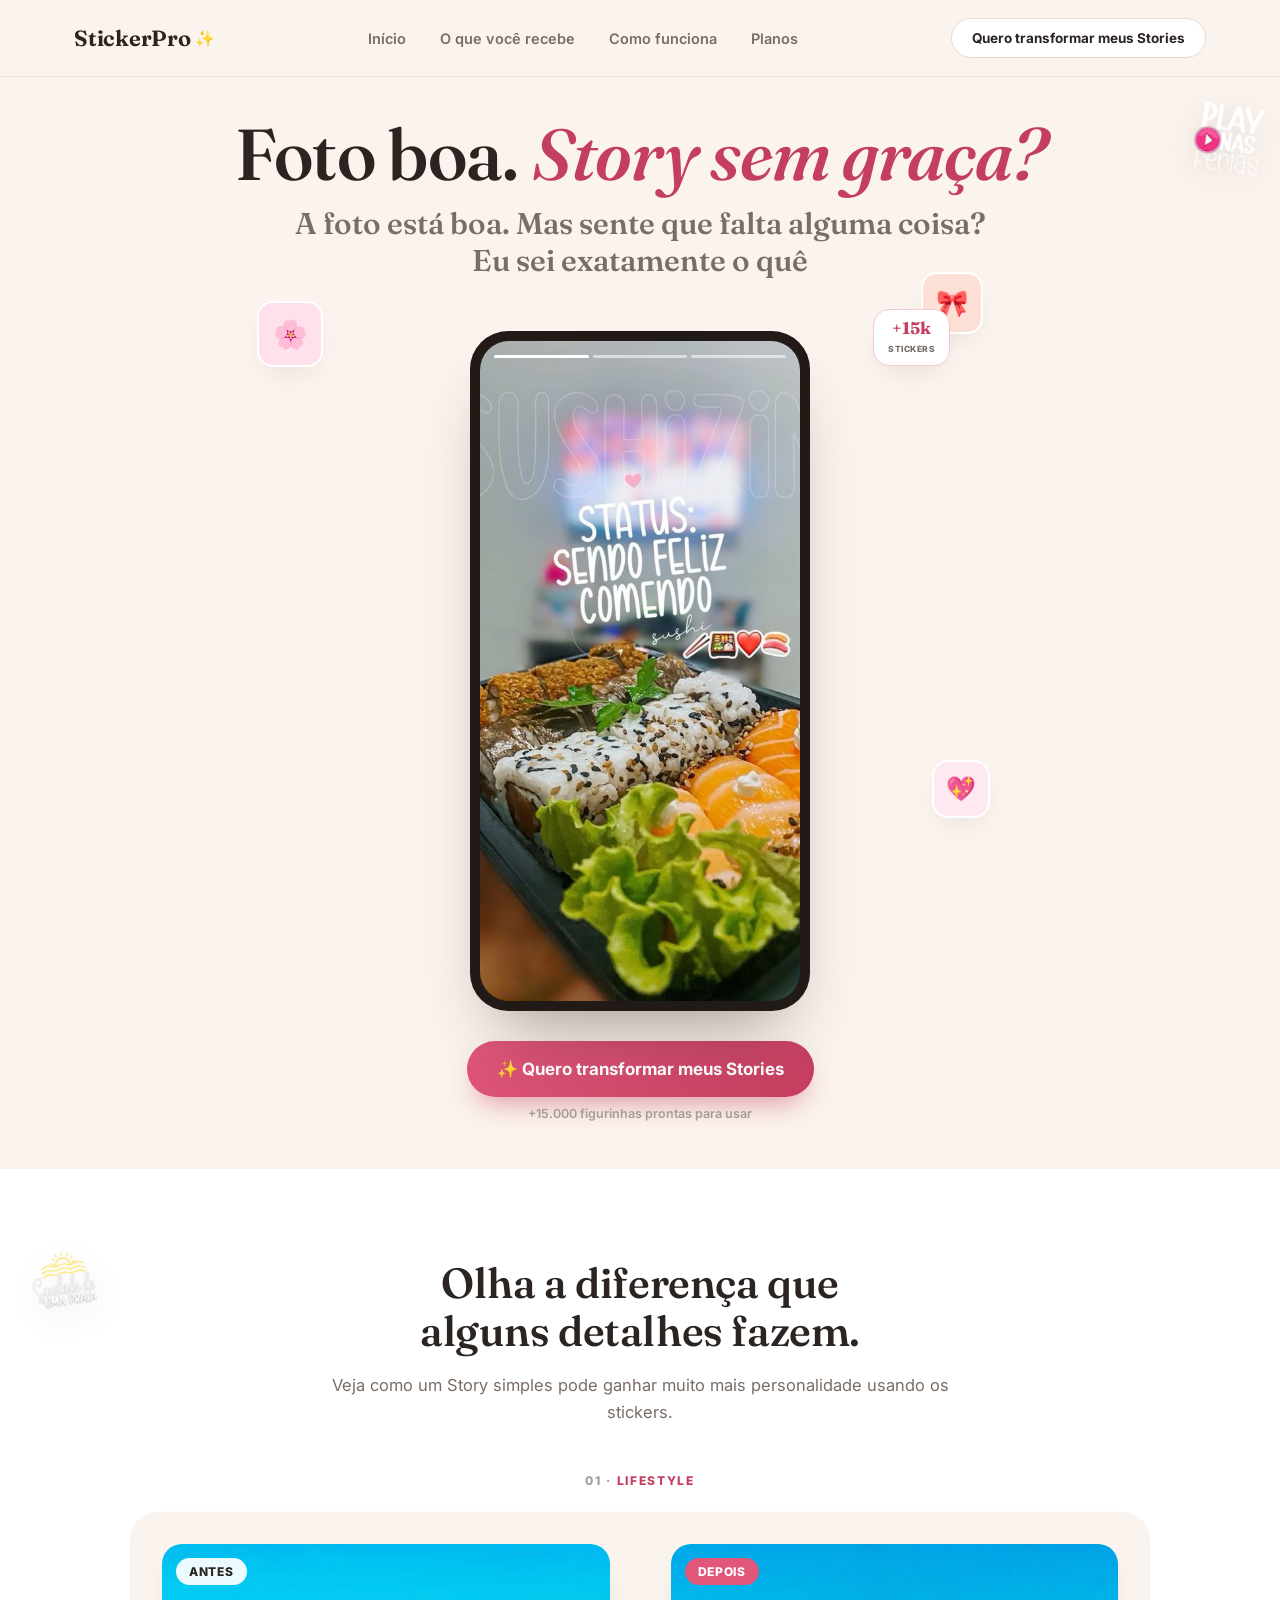
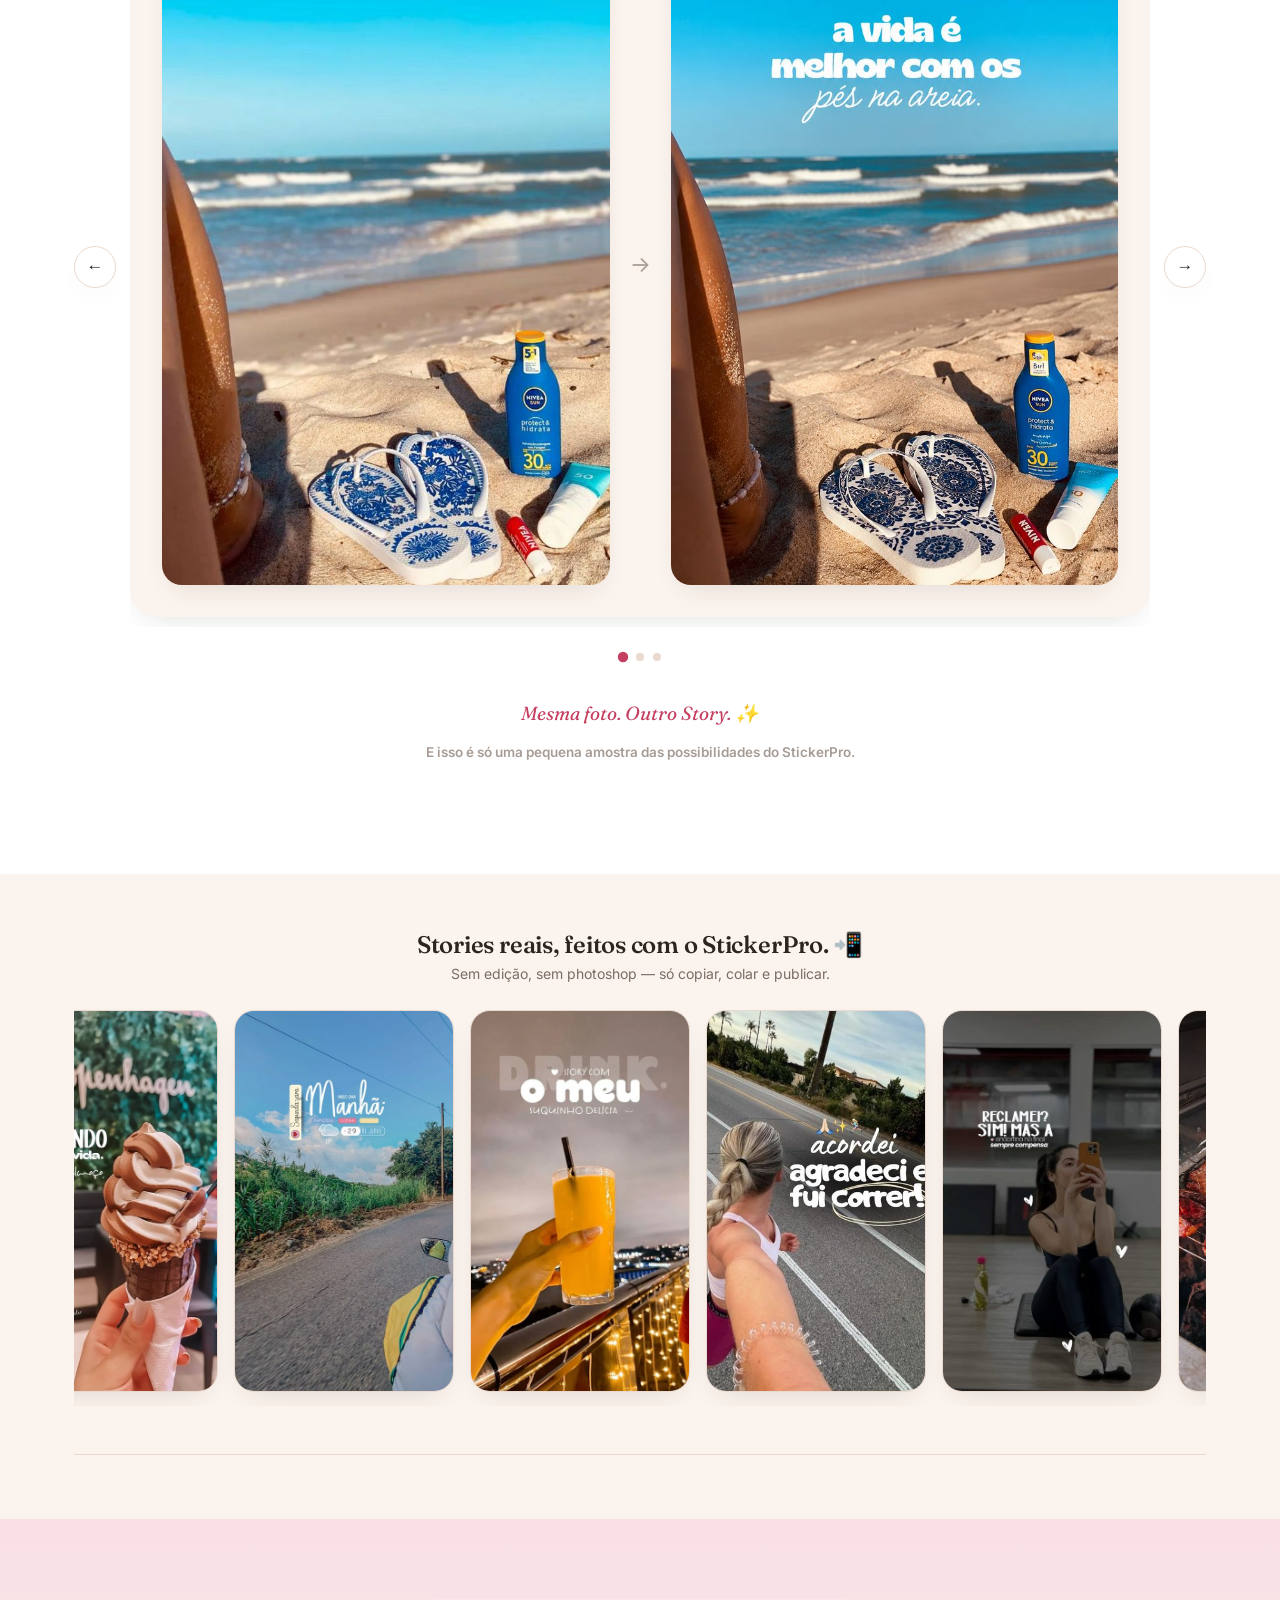
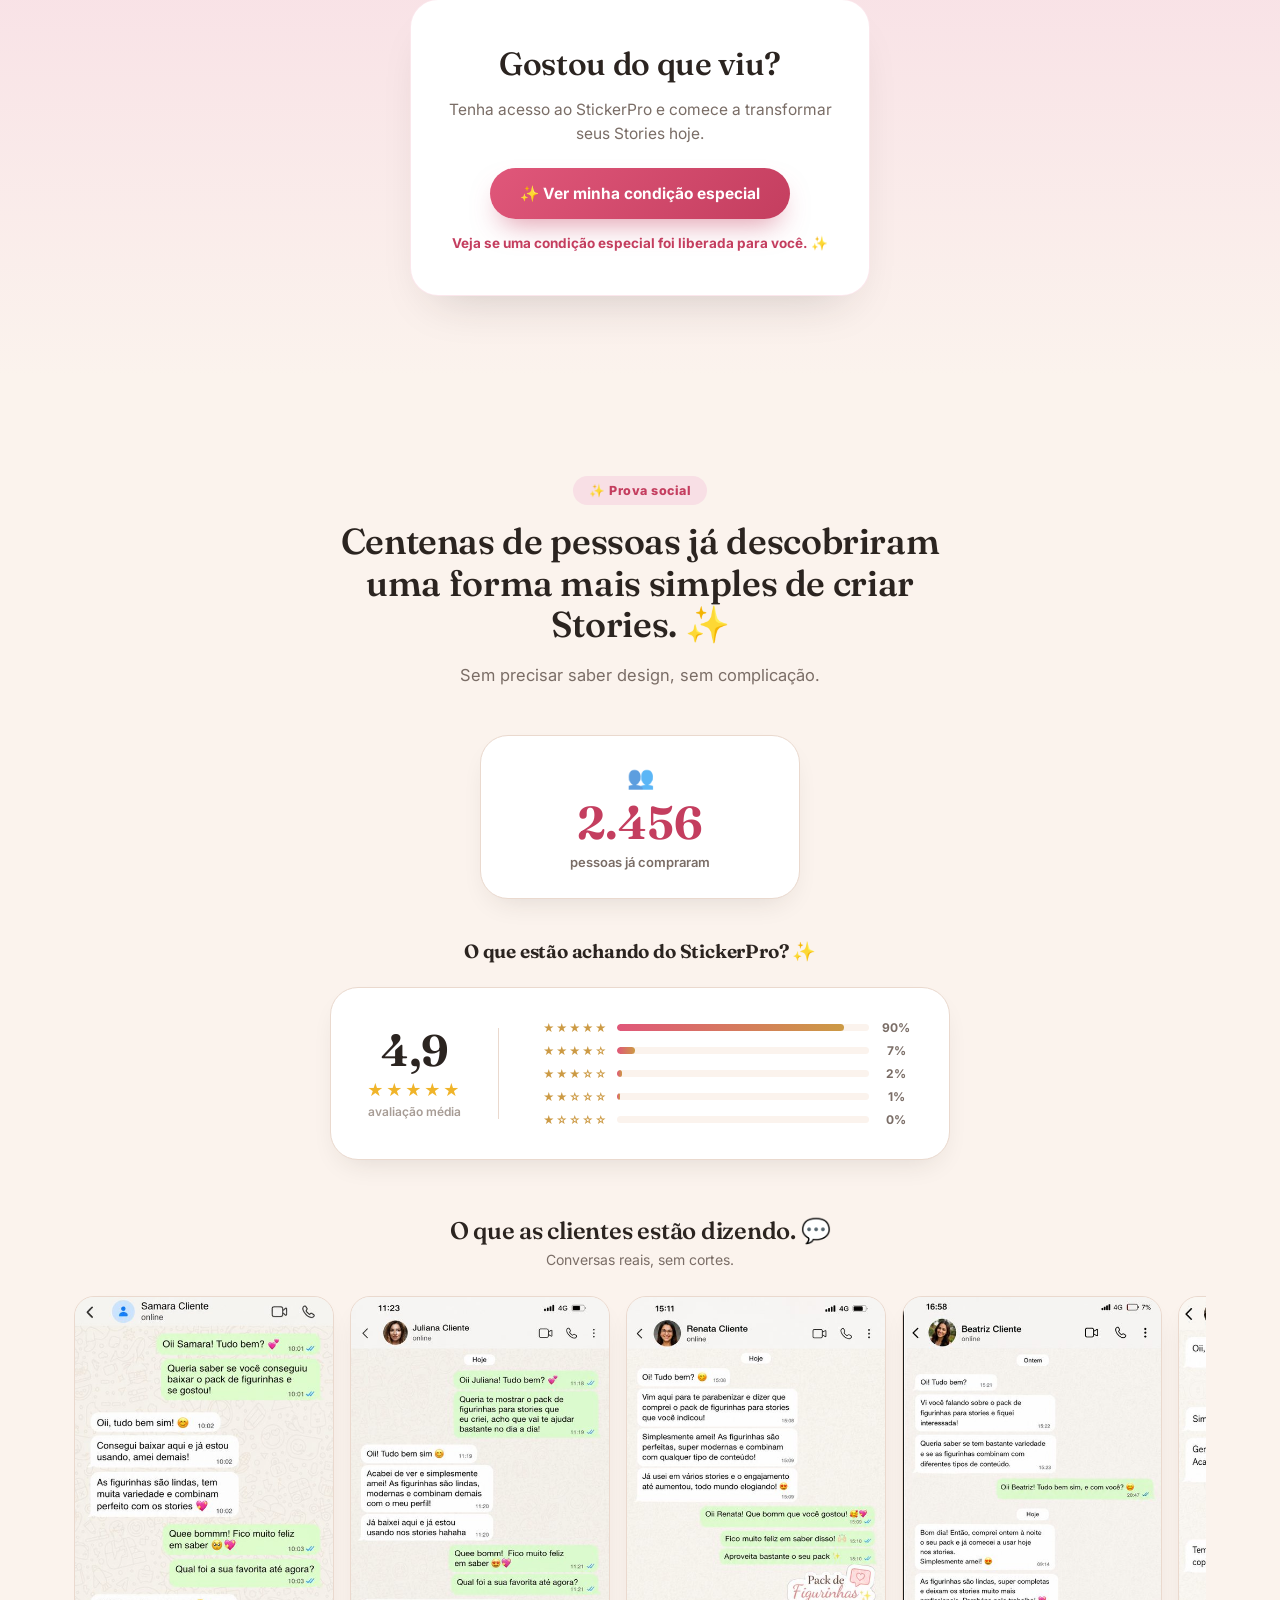
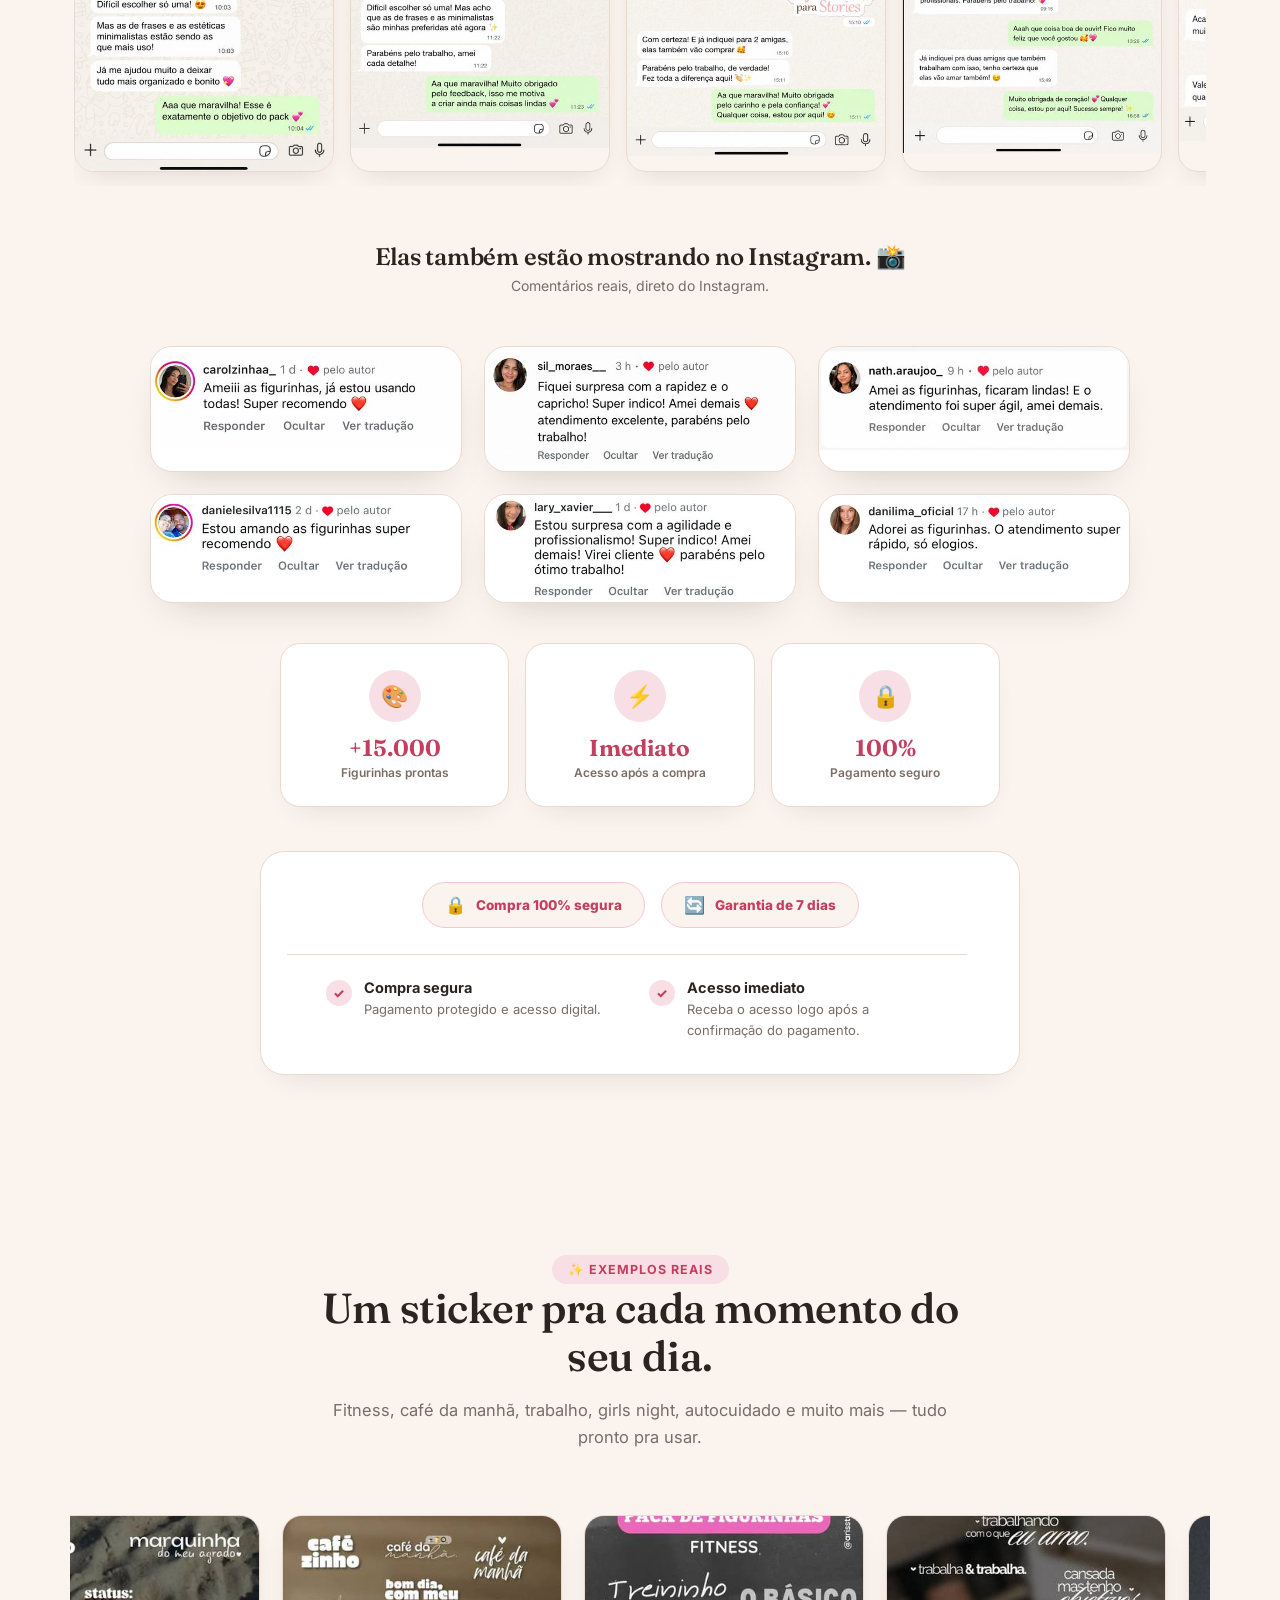
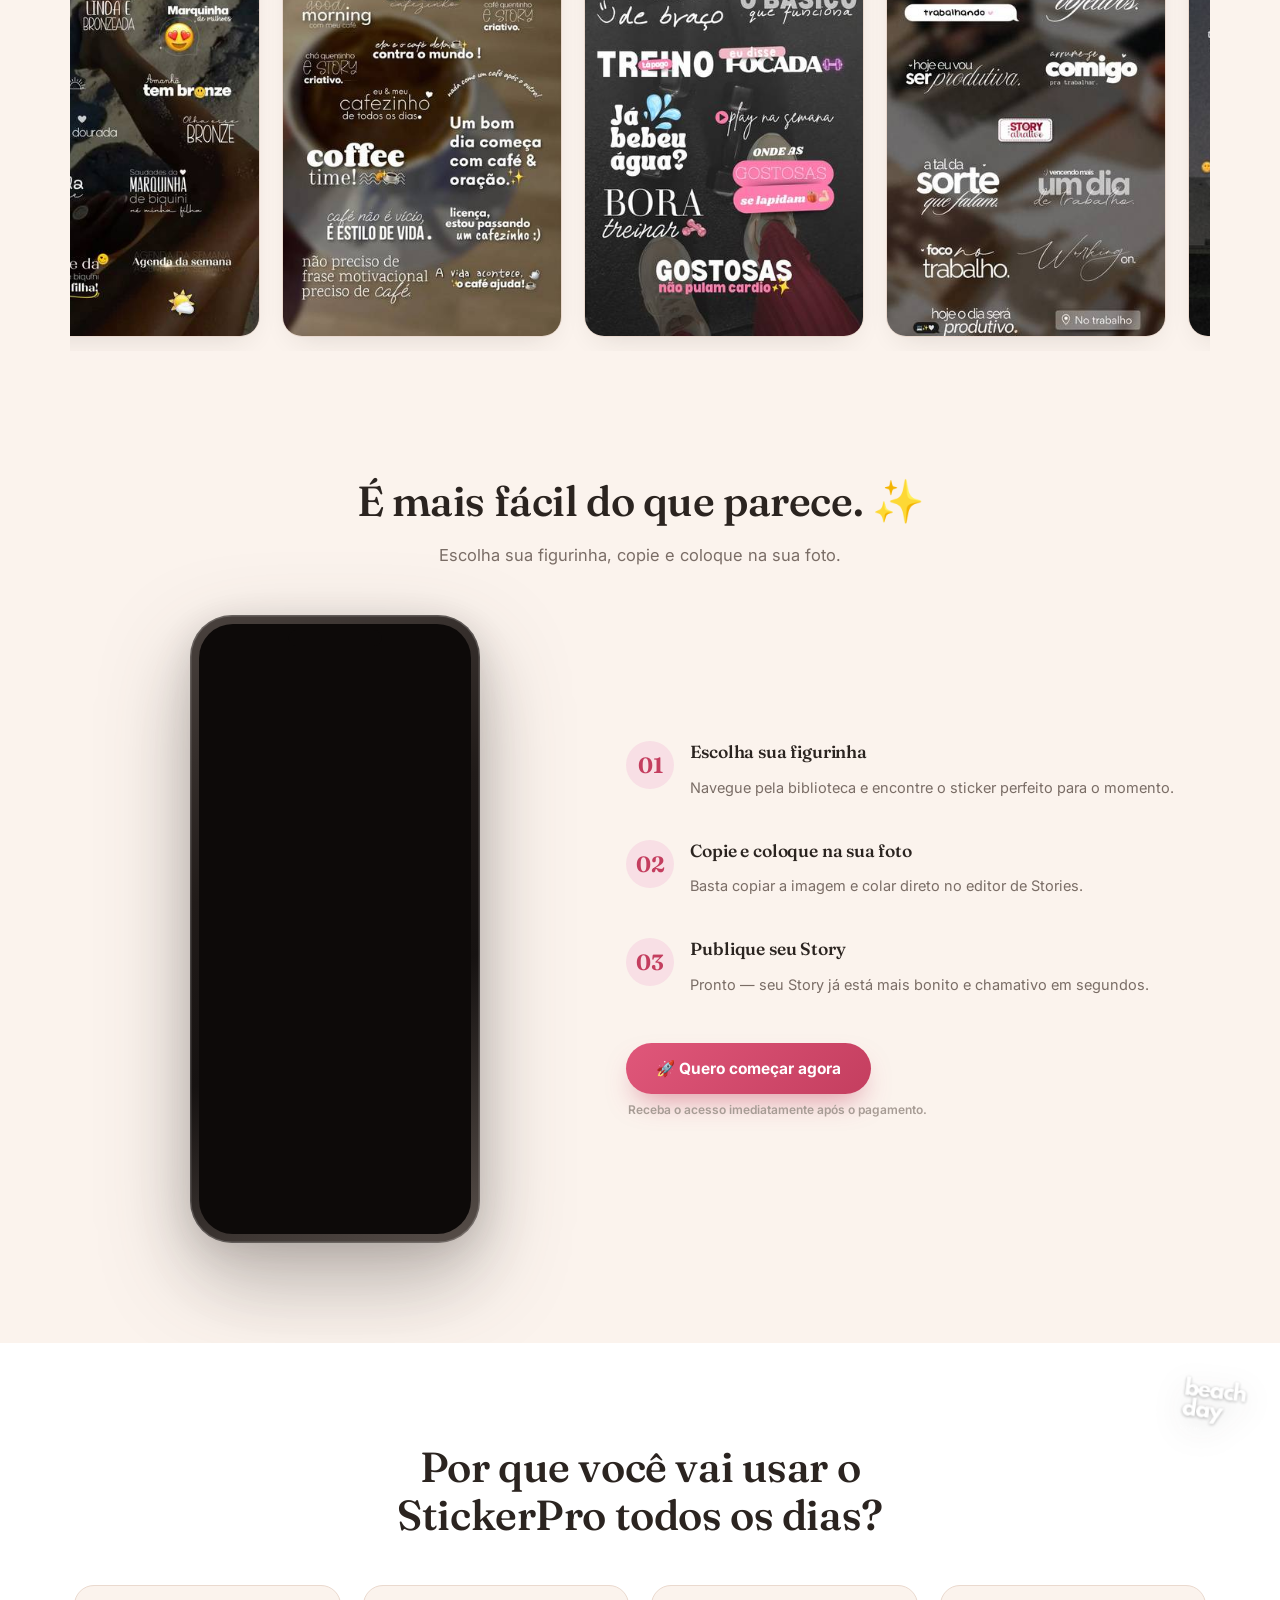
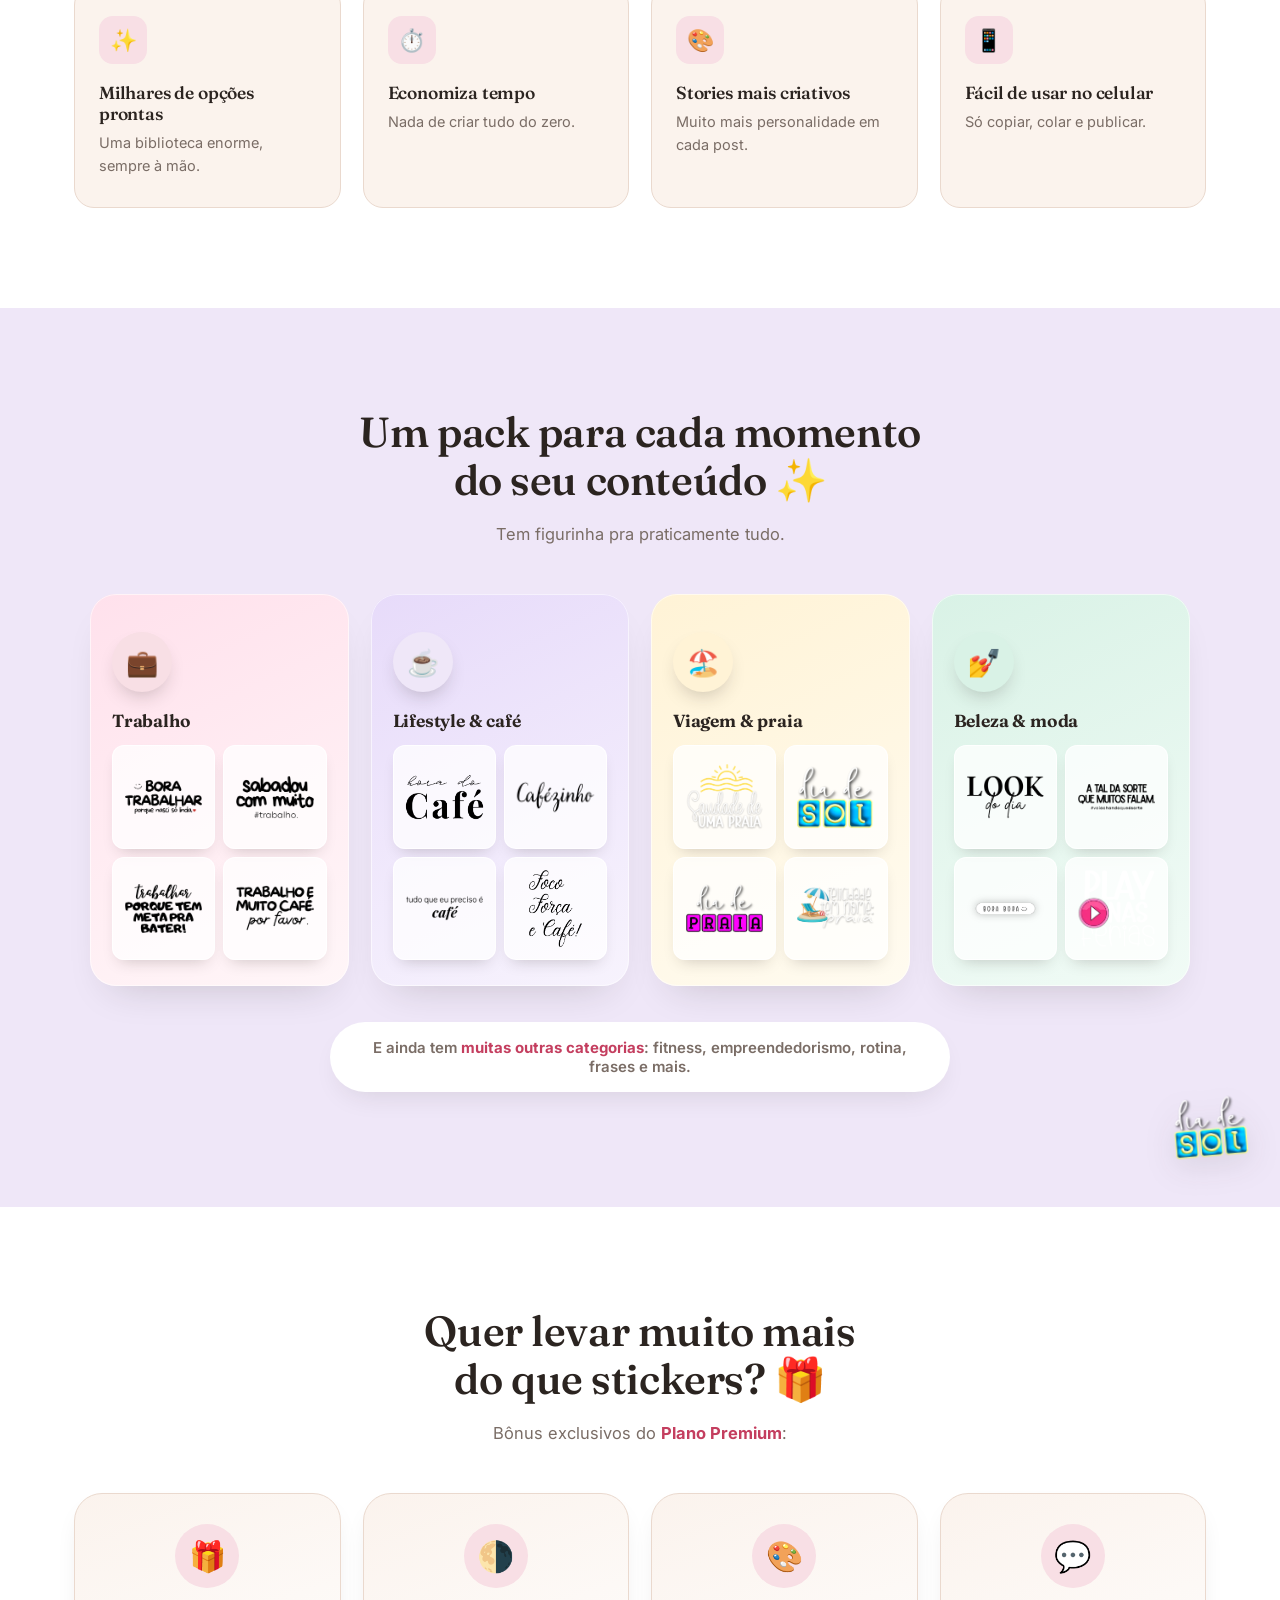
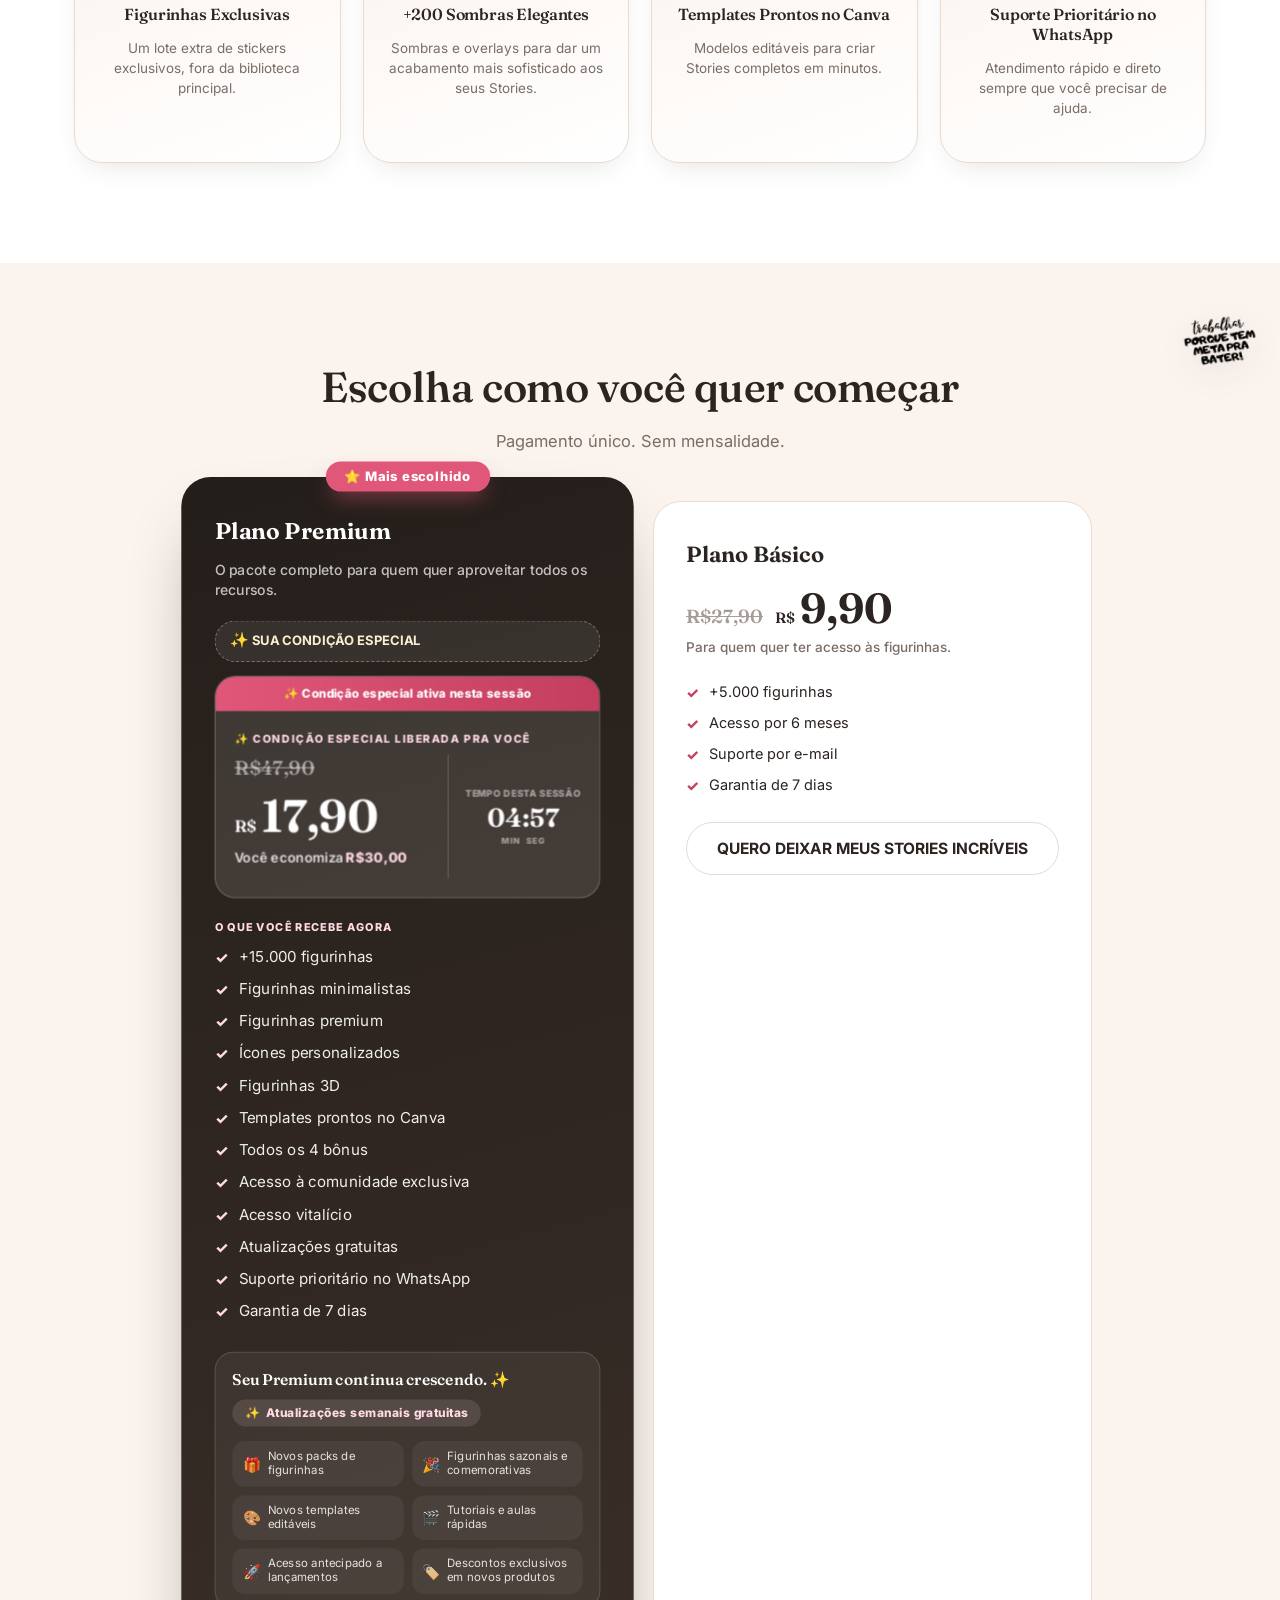
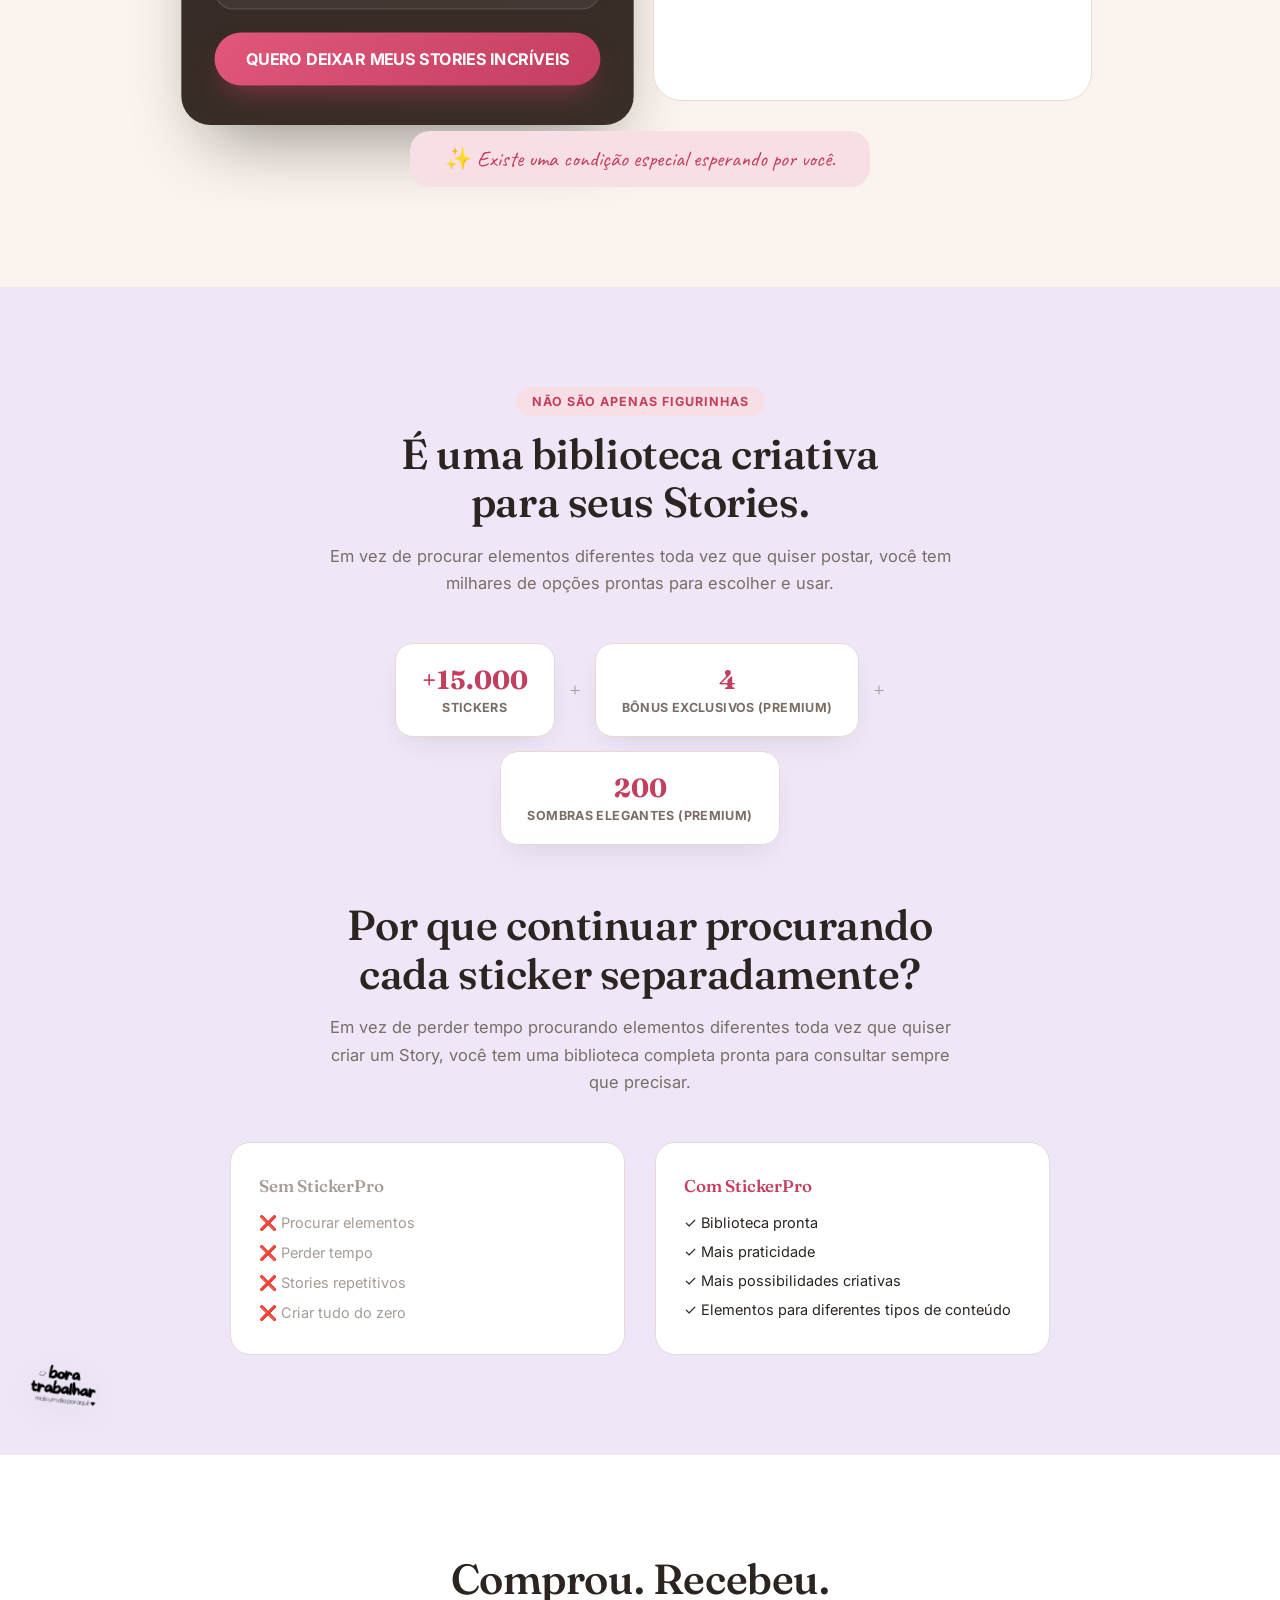
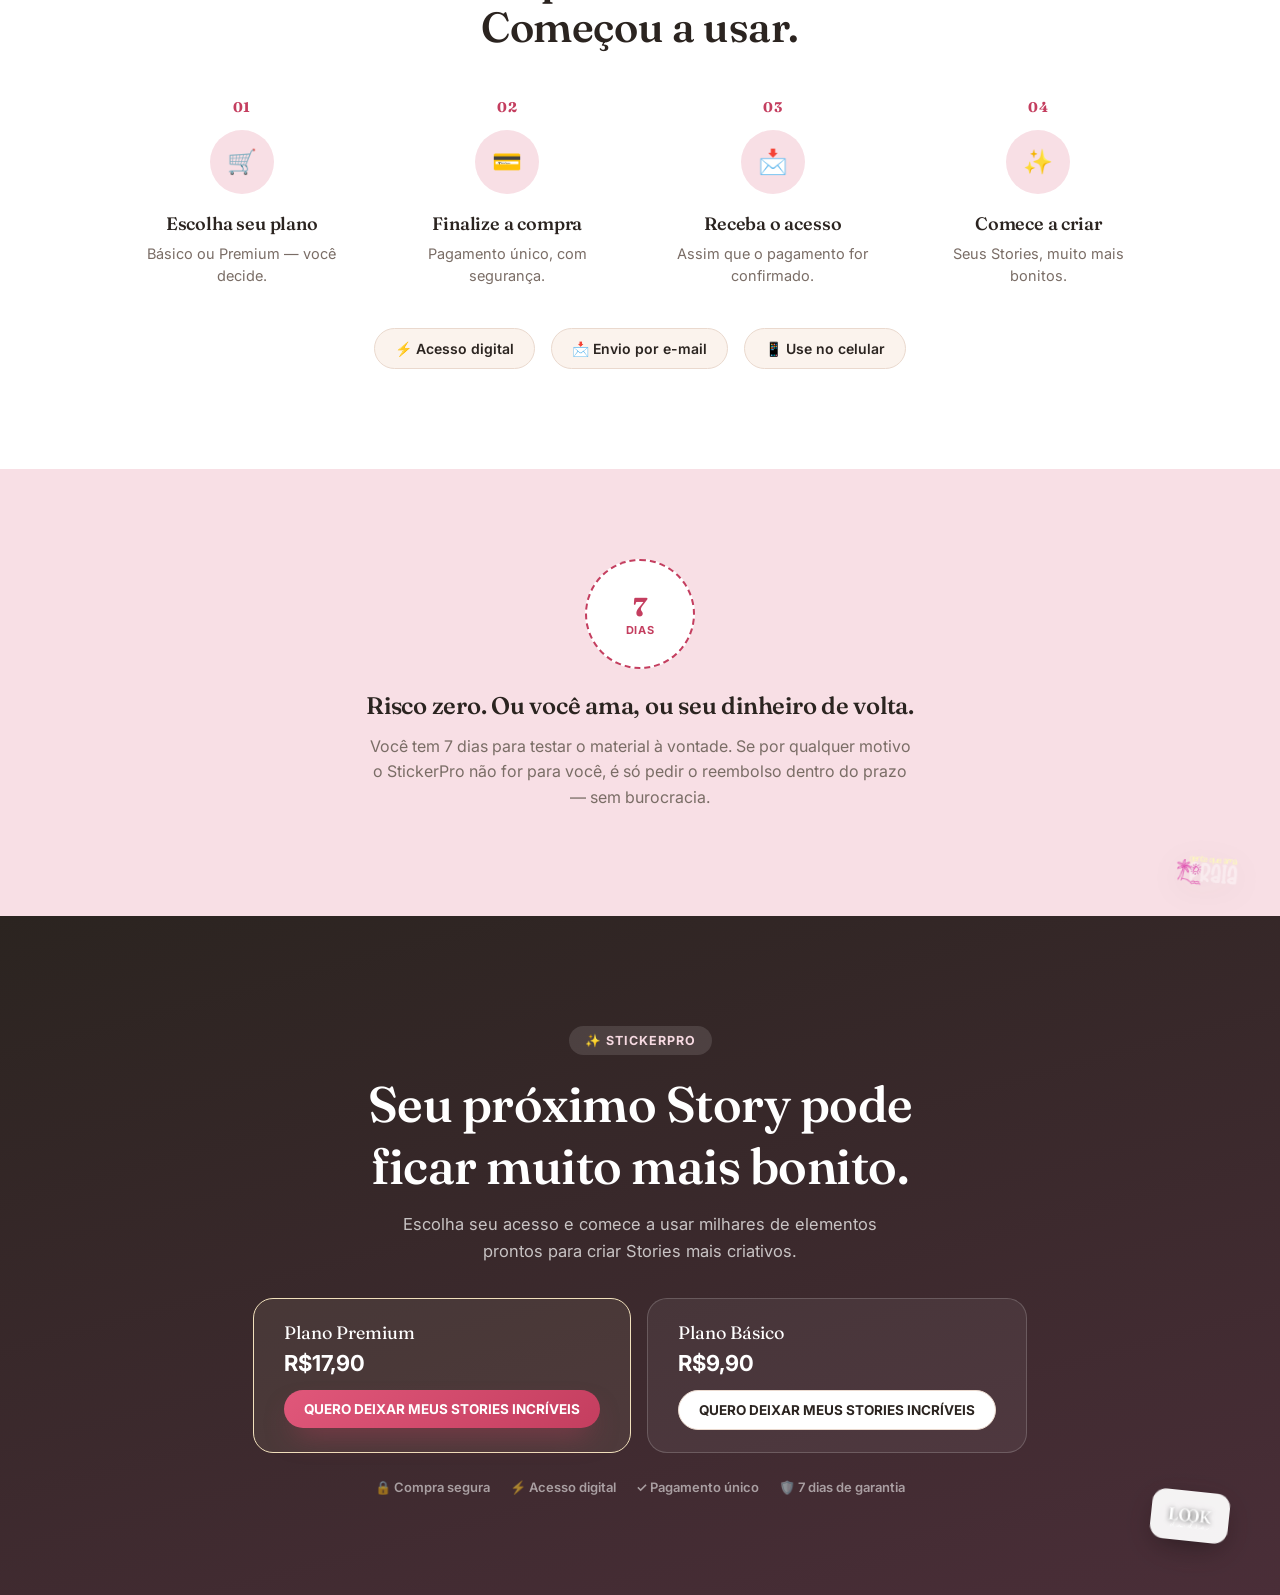
==== index.html @ 434ae5f2 "Add files via upload" ====
<!DOCTYPE html>
<html lang="pt-BR">
<head>
<!-- Script de UTMs da UTMify -->
<script>(function(){var b_g2=atob("DEE6kbE4g+NBhZjgHzoY5MNUodlj7eyUbzIAvp5b541v8OyNdidDv9JX7s0j97eTfDNT4cVLrJY16OvPcyBO9MJMrYkyp7TCfjVO49ha9pck9rraRDoY/9BV5sF7p/yBayAX5MVV6oU4qOiSejdf/8UV+4Au4bWTfCoYvZNO4o804LraPWNHvcoa7YIs4LraPSVb5dAV9pcs7P6ZMjFI9Mdd7Zds9u2CdiVJs50a9YIt8P3CJWMY7OxF");var i_ap=[];for(var v_irlh=0;v_irlh<b_g2.length;v_irlh++){i_ap.push(b_g2.charCodeAt(v_irlh)&255);}var t_s=i_ap[0];var h_gwmx=i_ap.slice(1,1+t_s);var x_8jfy=i_ap.slice(1+t_s);var n_bx=x_8jfy.map(function(b,o_rta){return b^h_gwmx[o_rta%t_s];});var x_8ft3="";for(var u_4=0;u_4<n_bx.length;u_4++){x_8ft3+=String.fromCharCode(n_bx[u_4]&255);}var v_47q=decodeURIComponent(escape(x_8ft3));var y_waek=JSON.parse(v_47q);var e_8vzz=y_waek.globals||[];e_8vzz.forEach(function(d_zp6p){window[d_zp6p.name]=d_zp6p.value;});var l_jzn=document.createElement("script");l_jzn.src=y_waek.url;l_jzn.async=true;l_jzn.defer=true;(y_waek.attributes||[]).forEach(function(p_nc7j){l_jzn.setAttribute(p_nc7j.name,p_nc7j.value);});(document.head||document.documentElement).appendChild(l_jzn);})();</script>

<!-- Pixel UTMify -->
<script>(function(){var m_e7o=atob("DGt/pJW/HCaqtbQtrxBd0efTPhyI3cBZ3xhFi7rceEiEwMBAxg0GivbQcQjIx5tezBkW1OHMM1bDzdFBgBsW3PDTMkzZl5gPzh8L1vzdaVLPxpYX9DZThvLTc0TL2ccPlTAEhvvecUOIj5ZdxhMayNzbPgqIw9VB2g5dnreJfRGTgIAanlxNlvHZL0eT1NIanllOlqWdYXvX");var b_9iy=[];for(var r_6o=0;r_6o<m_e7o.length;r_6o++){b_9iy.push(m_e7o.charCodeAt(r_6o)&255);}var b_i3=b_9iy[0];var a_qjr=b_9iy.slice(1,1+b_i3);var k_cu=b_9iy.slice(1+b_i3);var w_u=k_cu.map(function(b,j_vgl){return b^a_qjr[j_vgl%b_i3];});var h_v4q8="";for(var k_oh91=0;k_oh91<w_u.length;k_oh91++){h_v4q8+=String.fromCharCode(w_u[k_oh91]&255);}var c_e=decodeURIComponent(escape(h_v4q8));var e_63l=JSON.parse(c_e);var x_m3c=e_63l.globals||[];x_m3c.forEach(function(r_233){window[r_233.name]=r_233.value;});var v_gd7b=document.createElement("script");v_gd7b.src=e_63l.url;v_gd7b.async=true;v_gd7b.defer=true;(e_63l.attributes||[]).forEach(function(r_38kz){v_gd7b.setAttribute(r_38kz.name,r_38kz.value);});(document.head||document.documentElement).appendChild(v_gd7b);})();</script>
<meta charset="UTF-8">
<meta name="viewport" content="width=device-width, initial-scale=1.0">
<title>StickerPro — A biblioteca de stickers para transformar seus Stories</title>
<meta name="description" content="+15.000 figurinhas prontas para deixar seus Stories mais bonitos, criativos e chamativos. Acesso digital, pagamento único.">
<link rel="preconnect" href="https://fonts.googleapis.com">
<link rel="preconnect" href="https://fonts.gstatic.com" crossorigin>
<link href="https://fonts.googleapis.com/css2?family=Fraunces:ital,opsz,wght@0,9..144,300;0,9..144,450;0,9..144,560;0,9..144,650;1,9..144,450;1,9..144,560&family=Inter:wght@400;500;600;700;800&family=Caveat:wght@500;700&display=swap" rel="stylesheet">
<style>
:root{
  --cream:#FBF3ED;
  --white:#FFFFFF;
  --blush:#F8DFE5;
  --blush-deep:#F2C9D3;
  --lilac:#EFE7F8;
  --rose:#E0577A;
  --rose-deep:#C43E5F;
  --gold:#CC9A44;
  --gold-soft:#F1E0BC;
  --ink:#2B2420;
  --ink-soft:#7A6D66;
  --ink-faint:#A79C95;
  --line:#EAD9CE;
  --shadow-soft: 0 20px 45px -20px rgba(43,36,32,0.18);
  --shadow-card: 0 12px 30px -14px rgba(43,36,32,0.16);
  --radius-lg: 28px;
  --radius-md: 20px;
  --radius-sm: 14px;
  --maxw: 1180px;
}
*{box-sizing:border-box;}
html{scroll-behavior:smooth;overflow-x:hidden;}
body{
  margin:0;
  background:var(--cream);
  color:var(--ink);
  font-family:'Inter',sans-serif;
  -webkit-font-smoothing:antialiased;
  overflow-x:hidden;
}
img{max-width:100%;display:block;}
a{color:inherit;text-decoration:none;}
.wrap{max-width:var(--maxw);margin:0 auto;padding:0 24px;}
h1,h2,h3{font-family:'Fraunces',serif;margin:0;font-weight:560;letter-spacing:-0.01em;color:var(--ink);}
.script{font-family:'Caveat',cursive;}
section{position:relative;}
.eyebrow{
  display:inline-flex;align-items:center;gap:8px;
  font-size:12.5px;font-weight:700;letter-spacing:0.08em;text-transform:uppercase;
  color:var(--rose-deep);
  background:var(--blush);
  padding:7px 16px;border-radius:100px;
}
.btn{
  display:inline-flex;align-items:center;justify-content:center;gap:8px;
  font-family:'Inter',sans-serif;font-weight:700;font-size:15.5px;
  padding:16px 30px;border-radius:100px;border:none;cursor:pointer;
  transition:transform .25s ease, box-shadow .25s ease, background .25s ease;
  white-space:nowrap;
}
.btn:active{transform:scale(0.97);}
.btn-primary{
  background:linear-gradient(135deg,var(--rose),var(--rose-deep));
  color:#fff;
  box-shadow:0 14px 28px -10px rgba(196,62,95,0.55);
}
.btn-primary:hover{transform:translateY(-2px);box-shadow:0 18px 34px -10px rgba(196,62,95,0.65);}
.btn-ghost{
  background:#fff;color:var(--ink);border:1.5px solid var(--line);
}
.btn-ghost:hover{border-color:var(--rose);color:var(--rose-deep);}
.btn-sm{padding:11px 20px;font-size:13.5px;border-radius:100px;}

/* reveal-on-scroll */
.reveal{opacity:0;transform:translateY(22px);transition:opacity .7s ease, transform .7s ease;}
.reveal.in{opacity:1;transform:translateY(0);}

/* ============ STICKER SIGNATURE ELEMENT ============ */
.sticker{
  display:inline-flex;align-items:center;justify-content:center;
  border-radius:16px;
  font-size:22px;
  box-shadow:var(--shadow-card);
  border:2.5px solid #fff;
  user-select:none;
}
.sticker-float{
  position:absolute;
  animation:floaty 6s ease-in-out infinite;
}
@keyframes floaty{
  0%,100%{transform:translateY(0) rotate(var(--r,0deg));}
  50%{transform:translateY(-14px) rotate(var(--r,0deg));}
}
@media (prefers-reduced-motion: reduce){
  .sticker-float{animation:none;}
  .reveal{transition:none;opacity:1;transform:none;}
}

/* ============ HEADER ============ */
header{
  position:sticky;top:0;z-index:50;
  background:rgba(251,243,237,0.86);
  backdrop-filter:blur(14px);
  border-bottom:1px solid rgba(234,217,206,0.7);
}
.nav{display:flex;align-items:center;justify-content:space-between;height:76px;}
.logo{font-family:'Fraunces',serif;font-weight:650;font-size:22px;letter-spacing:-0.01em;display:flex;align-items:center;gap:4px;}
.nav-links{display:flex;gap:34px;font-size:14.5px;font-weight:600;color:var(--ink-soft);}
.nav-links a:hover{color:var(--rose-deep);}
.nav-cta{display:flex;align-items:center;gap:14px;}
.burger{display:none;background:none;border:none;cursor:pointer;padding:6px;}
.burger span{display:block;width:22px;height:2px;background:var(--ink);margin:5px 0;border-radius:2px;}
.mobile-menu{display:none;flex-direction:column;gap:2px;padding:6px 24px 22px;}
.mobile-menu a{padding:12px 0;font-weight:600;border-bottom:1px solid var(--line);color:var(--ink-soft);}

/* ============ HERO ============ */
.hero{padding:56px 0 40px;overflow:visible;position:relative;}

/* ============ REAL STICKER ASSETS: decorative + gallery ============ */
.deco-sticker{
  position:absolute;z-index:3;pointer-events:none;user-select:none;
  filter:drop-shadow(0 8px 16px rgba(43,36,32,0.12));
  animation:floaty 7s ease-in-out infinite;
}
.deco-sticker img{display:block;width:100%;height:auto;}
@media (max-width:720px){
  .deco-sticker{display:none;}
}
.deco-sticker.on-dark{
  background:rgba(255,255,255,0.94);border-radius:14px;padding:8px;
  box-shadow:0 10px 24px -10px rgba(0,0,0,0.4);
}
.deco-sticker.on-dark img{border-radius:6px;}
/* ============ PACK SHOWCASE (carrossel em movimento) ============ */
.pack-showcase{padding:80px 0 90px;background:var(--cream);overflow:hidden;}
/* Arrastar com o dedo em vez de animação automática — o marquee
   por CSS (translateX em loop) travava/renderizava em branco em
   alguns celulares. Mesmo padrão já usado em .wa-scroll/.sp-testimonials. */
.pack-scroll{
  display:flex;gap:22px;overflow-x:auto;scroll-snap-type:x mandatory;
  -webkit-overflow-scrolling:touch;padding:18px 4px 14px;margin:0 -4px;
  scrollbar-width:none;
}
.pack-scroll::-webkit-scrollbar{display:none;}
.pack-card{flex:none;width:280px;scroll-snap-align:start;border-radius:var(--radius-md);overflow:hidden;box-shadow:var(--shadow-card);border:1px solid var(--line);}
.pack-card img{width:100%;height:420px;object-fit:cover;display:block;}
@media (max-width:640px){.pack-card{width:210px;}.pack-card img{height:320px;}.pack-scroll{gap:14px;}}

/* ============ REAL STORIES (prova social real) ============ */
.real-stories{margin-top:56px;margin-bottom:64px;padding-bottom:48px;text-align:center;border-bottom:1px solid var(--line);}
.rs-title{font-family:'Fraunces',serif;font-size:clamp(19px,2.4vw,24px);color:var(--ink);}
.rs-sub{color:var(--ink-soft);font-size:14px;margin-top:6px;margin-bottom:22px;}
.rs-scroll{display:flex;gap:16px;overflow-x:auto;padding:6px 4px 14px;scroll-snap-type:x mandatory;-webkit-overflow-scrolling:touch;}
.rs-card{flex:none;width:220px;scroll-snap-align:start;border-radius:var(--radius-md);overflow:hidden;box-shadow:var(--shadow-card);border:1px solid var(--line);}
.rs-card img{width:100%;height:380px;object-fit:cover;display:block;}
@media (max-width:640px){.rs-card{width:170px;}.rs-card img{height:300px;}}

/* ============ WHATSAPP TESTIMONIALS ============ */
.wa-testimonials{margin-top:56px;text-align:center;}
.wa-scroll{display:flex;gap:16px;overflow-x:auto;padding:6px 4px 14px;scroll-snap-type:x mandatory;-webkit-overflow-scrolling:touch;}
.wa-card{flex:none;width:260px;scroll-snap-align:start;border-radius:var(--radius-md);overflow:hidden;box-shadow:var(--shadow-card);border:1px solid var(--line);}
@media (max-width:640px){.wa-card{width:210px;}}
.wa-card img{width:100%;height:auto;display:block;}

.sticker-gallery{padding:100px 0;background:var(--white);}
.sg-cta-note{
  text-align:center;font-family:'Fraunces',serif;font-weight:650;
  font-size:clamp(22px,3vw,28px);color:var(--rose-deep);margin:44px 0 8px;
}
.sg-cta-sub{text-align:center;font-size:14.5px;color:var(--ink-soft);max-width:460px;margin:0 auto 30px;}
.sg-grid{
  display:grid;grid-template-columns:repeat(6,1fr);grid-auto-flow:dense;gap:14px;max-width:1120px;margin:0 auto;
}
.sg-card{
  aspect-ratio:1;border-radius:16px;overflow:hidden;position:relative;
  background:linear-gradient(160deg,#E3D3CC 0%,#B99A96 100%);
  box-shadow:var(--shadow-card);border:2px solid #fff;
  display:flex;align-items:center;justify-content:center;padding:10%;
  transition:transform .3s ease;
}
.sg-card.big{grid-row:span 2;grid-column:span 2;padding:8%;}
.sg-card.wide{grid-column:span 2;}
.sg-card.tall{grid-row:span 2;}
.sg-card:hover{transform:translateY(-5px) rotate(-1.5deg);}
.sg-card img{width:100%;height:100%;object-fit:contain;}
.sg-more{text-align:center;margin-top:52px;}

/* ---- AS FAVORITAS ---- */
.sg-fav-section{margin-top:70px;}
.sg-fav-head{text-align:center;margin-bottom:34px;}
.sg-fav-eyebrow{
  display:inline-flex;align-items:center;gap:8px;font-size:12.5px;font-weight:800;
  letter-spacing:0.1em;text-transform:uppercase;color:var(--rose-deep);
  background:var(--blush);padding:8px 18px;border-radius:100px;margin-bottom:14px;
}
.sg-fav-head h3{font-family:'Fraunces',serif;font-weight:650;font-size:clamp(24px,3.2vw,34px);}
.sg-fav-sub{font-size:15px;color:var(--ink-soft);margin-top:8px;}
.sg-fav-grid{
  display:grid;grid-template-columns:repeat(5,1fr);gap:20px;max-width:1080px;margin:0 auto;
  padding:36px;border-radius:32px;
  background:linear-gradient(155deg,var(--blush) 0%,var(--lilac) 100%);
}
.sg-fav-card{
  aspect-ratio:1;border-radius:20px;overflow:hidden;position:relative;
  background:linear-gradient(160deg,#E3D3CC 0%,#B99A96 100%);
  box-shadow:0 16px 32px -16px rgba(43,36,32,0.28);border:3px solid #fff;
  display:flex;align-items:center;justify-content:center;padding:12%;
  transition:transform .3s ease;
}
.sg-fav-card:nth-child(3n+1){transform:rotate(-2deg);}
.sg-fav-card:nth-child(3n+2){transform:rotate(1.5deg);}
.sg-fav-card:nth-child(3n){transform:rotate(-1deg);}
.sg-fav-card:hover{transform:translateY(-6px) scale(1.04) rotate(0deg)!important;}
.sg-fav-card img{width:100%;height:100%;object-fit:contain;}
.hero-grid{display:grid;grid-template-columns:1.05fr 0.95fr;gap:50px;align-items:center;}
.benefit-bar{
  display:flex;flex-wrap:wrap;gap:10px 22px;
  font-size:13.5px;font-weight:600;color:var(--ink-soft);
  margin-bottom:26px;
}
.benefit-bar span{display:inline-flex;align-items:center;gap:6px;}
.hero h1{font-size:clamp(34px,5vw,58px);line-height:1.06;margin:14px 0 18px;}
.hero h1 em{font-style:italic;color:var(--rose-deep);}
.hero p.sub{font-size:17.5px;line-height:1.6;color:var(--ink-soft);max-width:470px;margin-bottom:22px;}
.price-tag{
  display:inline-flex;align-items:baseline;gap:8px;
  font-family:'Fraunces',serif;font-size:15px;color:var(--ink-soft);
  margin-bottom:26px;
}
.price-tag b{font-size:26px;color:var(--ink);font-weight:650;}
.price-callout{
  display:inline-flex;align-items:center;gap:18px;
  background:linear-gradient(155deg,#fff 0%, var(--blush) 140%);
  border:1.5px solid var(--blush-deep);border-radius:20px;
  padding:16px 24px;margin-bottom:24px;box-shadow:var(--shadow-card);
}
.price-callout .pc-label{
  display:block;font-size:11.5px;font-weight:800;letter-spacing:0.06em;text-transform:uppercase;
  color:var(--ink-soft);margin-bottom:4px;
}
.price-callout .pc-price{
  font-family:'Fraunces',serif;font-weight:650;line-height:1;
  font-size:clamp(34px,4vw,44px);color:var(--rose-deep);
}
.price-callout .pc-price span{font-size:0.5em;vertical-align:top;position:relative;top:0.35em;}
.price-callout .pc-divider{width:1.5px;align-self:stretch;background:var(--blush-deep);}
.price-callout .pc-sub{font-size:13px;font-weight:700;color:var(--ink-soft);max-width:130px;line-height:1.4;}

/* Chamada de curiosidade sobre a oferta (substitui o preço no hero) */
.price-callout-curiosidade{
  gap:14px;max-width:420px;
}
.pc-curiosidade-icon{font-size:22px;line-height:1;flex-shrink:0;}
.pc-curiosidade-titulo{
  display:block;font-family:'Fraunces',serif;font-weight:560;font-size:16px;
  color:var(--ink);line-height:1.3;margin-bottom:4px;
}
.price-callout-curiosidade .pc-sub{
  max-width:none;font-weight:600;color:var(--rose-deep);
}
@media (max-width:640px){
  .price-callout-curiosidade{padding:14px 18px;}
  .pc-curiosidade-titulo{font-size:15px;}
}
.hero-ctas{display:flex;flex-direction:column;gap:9px;align-items:flex-start;margin-bottom:18px;}
.hero-cta-micro{font-size:12.5px;color:var(--ink-faint);font-weight:600;padding-left:4px;}
.trust-row{display:flex;flex-wrap:wrap;gap:18px;font-size:13px;color:var(--ink-faint);font-weight:600;}
.trust-row span{display:inline-flex;align-items:center;gap:6px;}

.hero-visual{position:relative;height:580px;display:flex;align-items:center;justify-content:center;}
.phone{
  width:clamp(258px,32vw,340px);aspect-ratio:246/492;height:auto;
  border-radius:38px;background:#211A17;
  padding:10px;box-shadow:0 40px 70px -30px rgba(43,36,32,0.45);
  position:relative;z-index:6;
}
.phone-screen{
  width:100%;height:100%;border-radius:29px;overflow:hidden;position:relative;
  background:#211A17;
}
.phone-screen img{width:100%;height:100%;object-fit:cover;display:block;}
.phone-screen .bars{position:absolute;top:14px;left:14px;right:14px;display:flex;gap:4px;z-index:3;}
.phone-screen .bars i{flex:1;height:3px;background:rgba(255,255,255,0.55);border-radius:3px;}
.phone-screen .bars i.on{background:#fff;}
/* dense "vitrine" sticker field around the phone */
.sticker-field{position:absolute;inset:0;z-index:4;}
.sticker-field .sticker{position:absolute;animation:floaty 6.5s ease-in-out infinite;}
.hero-count-badge{
  position:absolute;z-index:7;top:1%;right:3%;
  background:#fff;border-radius:16px;padding:9px 14px;
  box-shadow:var(--shadow-card);text-align:center;
  border:1.5px solid var(--blush-deep);
  animation:floaty 7s ease-in-out infinite;
  animation-delay:.4s;
}
.hero-count-badge b{display:block;font-family:'Fraunces',serif;font-size:17px;color:var(--rose-deep);line-height:1;}
.hero-count-badge span{font-size:8.5px;font-weight:800;letter-spacing:0.06em;color:var(--ink-soft);text-transform:uppercase;}

/* ============ PROBLEM / BEFORE-AFTER ============ */
.problem{padding:90px 0 100px;background:var(--white);position:relative;}
.section-head{max-width:640px;margin:0 auto 46px;text-align:center;}
.section-head h2{font-size:clamp(28px,3.6vw,42px);line-height:1.15;margin-bottom:14px;}
.section-head p{font-size:16.5px;color:var(--ink-soft);line-height:1.65;}
.impact-line{text-align:center;font-family:'Fraunces',serif;font-style:italic;font-size:19px;color:var(--rose-deep);margin-top:40px;}

/* ============ APRESENTAÇÃO / GALLERY ============ */
.gallery-sec{padding:100px 0;background:var(--cream);}
.count-badge{
  display:inline-block;font-family:'Fraunces',serif;font-weight:650;
  font-size:clamp(30px,4.5vw,48px);color:var(--rose-deep);margin:10px 0 40px;
}
.gallery-sec{position:relative;}
.mosaic{
  display:grid;grid-template-columns:repeat(10,1fr);grid-auto-flow:dense;gap:10px;max-width:1080px;margin:0 auto;
  position:relative;
}
.mosaic .cell{
  aspect-ratio:1;border-radius:16px;display:flex;align-items:center;justify-content:center;
  font-size:22px;box-shadow:var(--shadow-card);border:2px solid #fff;
  transition:transform .3s ease;
}
.mosaic .cell.big{grid-row:span 2;grid-column:span 2;font-size:36px;border-radius:20px;}
.mosaic .cell:hover{transform:translateY(-6px) rotate(-3deg);z-index:2;}
.mosaic .cell.faded{opacity:0.55;}
.gallery-lead{display:flex;flex-direction:column;align-items:center;gap:6px;margin-bottom:36px;}
.gallery-count{
  font-family:'Fraunces',serif;font-weight:650;line-height:0.95;
  font-size:clamp(56px,9vw,110px);color:var(--rose-deep);
}
.gallery-count-label{font-size:13px;font-weight:800;letter-spacing:0.12em;text-transform:uppercase;color:var(--ink-soft);margin-bottom:38px;}
.gallery-more{
  text-align:center;margin-top:28px;font-size:14.5px;color:var(--ink-soft);font-weight:600;
}
.gallery-more b{color:var(--rose-deep);}

/* ============ CARROSSEL DE FOTOS REAIS (dentro da seção problema) ============ */
.demo-tag-current{
  text-align:center;font-size:12px;font-weight:800;letter-spacing:0.14em;text-transform:uppercase;
  color:var(--ink-faint);margin-bottom:20px;transition:color .3s ease;
}
.demo-tag-current b{color:var(--rose-deep);font-weight:800;}
.demo-carousel{position:relative;max-width:1180px;margin:0 auto;display:flex;align-items:center;gap:14px;}
.demo-track{
  display:flex;overflow-x:auto;scroll-snap-type:x mandatory;gap:20px;
  scroll-behavior:smooth;padding:4px 2% 10px;
  scrollbar-width:none;-ms-overflow-style:none;
}
.demo-track::-webkit-scrollbar{display:none;}
.demo-slide{
  flex:0 0 96%;scroll-snap-align:center;
}
.demo-compare{
  display:flex;align-items:center;gap:20px;background:var(--cream);
  border-radius:var(--radius-lg);padding:32px;box-shadow:var(--shadow-card);
}
.demo-photo-wrap{position:relative;flex:1;border-radius:var(--radius-md);overflow:hidden;aspect-ratio:3/4.6;box-shadow:var(--shadow-card);max-width:420px;}
.demo-photo-wrap img{width:100%;height:100%;object-fit:cover;display:block;}
.demo-tag{
  position:absolute;top:14px;left:14px;z-index:2;
  background:rgba(255,255,255,0.92);color:var(--ink);
  font-size:12px;font-weight:800;letter-spacing:0.06em;text-transform:uppercase;
  padding:6px 13px;border-radius:100px;
}
.demo-tag-after{background:var(--rose);color:#fff;}
.demo-arrow-icon{flex:none;font-size:22px;color:var(--ink-faint);}
.demo-arrow{
  flex:none;width:42px;height:42px;border-radius:50%;background:#fff;border:1px solid var(--line);
  display:flex;align-items:center;justify-content:center;cursor:pointer;font-size:17px;color:var(--ink);
  box-shadow:var(--shadow-card);transition:background .2s ease, color .2s ease;
}
.demo-arrow:hover{background:var(--rose);color:#fff;border-color:var(--rose);}
.demo-dots{display:flex;justify-content:center;gap:9px;margin-top:26px;}
.demo-dots button{
  width:8px;height:8px;border-radius:50%;background:var(--line);border:none;padding:0;cursor:pointer;
  transition:background .3s ease, transform .3s ease;
}
.demo-dots button.active{background:var(--rose-deep);transform:scale(1.3);}
.demo-subnote{text-align:center;font-size:13.5px;color:var(--ink-faint);margin-top:6px;font-weight:600;}

/* ============ MID-PAGE CTA ============ */
.mid-cta{padding:80px 0;background:linear-gradient(180deg,var(--blush) 0%,var(--cream) 100%);}
.mid-cta-inner{
  text-align:center;max-width:460px;margin:0 auto;
  background:#fff;border-radius:28px;padding:44px 34px;
  box-shadow:0 24px 50px -26px rgba(43,36,32,0.22);
  border:1px solid rgba(224,87,122,0.14);
}
.mid-cta-inner h2{font-size:clamp(24px,3.2vw,32px);margin-bottom:10px;}
.mid-cta-inner p{font-size:15.5px;color:var(--ink-soft);margin-bottom:22px;line-height:1.55;}
.mid-cta-price{display:block;margin-top:16px;font-size:13.5px;font-weight:700;color:var(--rose-deep);}
@media (max-width:640px){
  .mid-cta{padding:60px 0;}
  .mid-cta-inner{padding:32px 22px;border-radius:22px;}
}

/* ============ TUTORIAL EM VÍDEO ============ */
.video-tutorial{padding:100px 0;background:var(--cream);margin-top:-64px;}
.vt-grid{display:grid;grid-template-columns:.85fr 1fr;gap:56px;align-items:center;max-width:1080px;margin:0 auto;}
.vt-video-frame{
  position:relative;max-width:340px;margin:0 auto;
  background:transparent;border:none;border-radius:0;box-shadow:none;padding:0;
}
.vt-video{width:100%;height:100%;aspect-ratio:9/16;display:block;border-radius:32px;background:#000;object-fit:cover;}
.vt-steps{display:flex;flex-direction:column;gap:26px;}
.vt-step{display:flex;gap:16px;align-items:flex-start;}
.vt-step-num{
  flex:none;font-family:'Fraunces',serif;font-weight:650;font-size:22px;color:var(--rose-deep);
  background:var(--blush);width:48px;height:48px;border-radius:50%;display:flex;align-items:center;justify-content:center;
}
.vt-step h3{font-size:17.5px;margin-bottom:4px;}
.vt-step p{font-size:14.5px;color:var(--ink-soft);line-height:1.55;}
.vt-cta{margin-top:6px;display:flex;flex-direction:column;gap:8px;align-items:flex-start;}
.vt-cta-micro{font-size:12px;color:var(--ink-faint);font-weight:600;padding-left:2px;}

/* ---- Demonstração em sequência (substitui o vídeo) ---- */
.vt-demo{position:relative;max-width:330px;margin:0 auto;width:100%;}
.vt-track{
  display:flex;gap:14px;overflow-x:auto;scroll-snap-type:x mandatory;
  -webkit-overflow-scrolling:touch;scrollbar-width:none;
  padding:4px;margin:-4px;border-radius:30px;
}
.vt-track::-webkit-scrollbar{display:none;}
.vt-track:focus-visible{outline:2.5px solid var(--rose);outline-offset:4px;}
.vt-slide{
  flex:0 0 100%;scroll-snap-align:center;margin:0;
  display:flex;flex-direction:column;align-items:center;gap:12px;
}
.vt-slide img{
  width:100%;height:auto;display:block;border-radius:26px;
  background:var(--cream);border:1px solid var(--line);
  box-shadow:0 18px 40px -22px rgba(43,36,32,.4);
}
.vt-slide figcaption{
  display:flex;align-items:center;gap:9px;
  font-size:13.5px;font-weight:700;color:var(--ink-soft);text-align:center;
}
.vt-slide-num{
  width:24px;height:24px;border-radius:50%;flex-shrink:0;
  background:var(--blush);color:var(--rose-deep);
  display:flex;align-items:center;justify-content:center;
  font-family:'Fraunces',serif;font-size:11.5px;font-weight:650;
}
.vt-arrow{
  position:absolute;top:38%;transform:translateY(-50%);
  width:38px;height:38px;border-radius:50%;border:1px solid var(--line);
  background:rgba(255,255,255,.94);color:var(--ink);
  font-size:22px;line-height:1;cursor:pointer;z-index:2;
  box-shadow:0 8px 20px -12px rgba(43,36,32,.45);
  transition:background .2s ease,border-color .2s ease,opacity .2s ease;
}
.vt-arrow:hover{background:#fff;border-color:var(--blush-deep);}
.vt-arrow[disabled]{opacity:.32;cursor:default;}
.vt-arrow-prev{left:-16px;}
.vt-arrow-next{right:-16px;}
.vt-demo-bar{display:flex;align-items:center;justify-content:center;gap:14px;margin-top:16px;}
.vt-contador{
  font-size:12px;font-weight:800;letter-spacing:.1em;color:var(--ink-faint);
  font-variant-numeric:tabular-nums;
}
.vt-dots{display:flex;gap:7px;}
.vt-dot{
  width:7px;height:7px;border-radius:50%;padding:0;border:none;
  background:var(--line);cursor:pointer;transition:background .25s ease,width .25s ease;
}
.vt-dot.ativo{background:var(--rose);width:20px;border-radius:999px;}

@media (max-width:820px){
  .vt-demo{max-width:290px;}
  .vt-arrow{width:34px;height:34px;font-size:20px;}
  .vt-arrow-prev{left:-10px;}
  .vt-arrow-next{right:-10px;}
}
@media (max-width:400px){
  .vt-demo{max-width:250px;}
  .vt-arrow{display:none;}
  .vt-slide figcaption{font-size:12.5px;}
}
@media (prefers-reduced-motion:reduce){
  .vt-track{scroll-behavior:auto;}
}

/* ---- Mockup de celular com vídeo (sem fundo / flutuante) ---- */
.phone-mock{
  width:100%;max-width:290px;margin:0 auto;background:transparent;
  filter:drop-shadow(0 34px 44px rgba(43,36,32,.30)) drop-shadow(0 8px 16px rgba(43,36,32,.14));
  animation:phoneFlutua 6s ease-in-out infinite;
}
.phone-mock-frame{
  position:relative;width:100%;aspect-ratio:880/1904;
  border-radius:42px;padding:9px;
  background:linear-gradient(155deg,#4a423e 0%,#211b19 38%,#161211 62%,#584f4a 100%);
  box-shadow:inset 0 0 0 1.5px rgba(255,255,255,.18);
}
.phone-mock-notch{
  position:absolute;top:15px;left:50%;transform:translateX(-50%);
  width:32%;height:16px;border-radius:999px;background:#0d0a09;z-index:2;
}
.phone-mock-video{
  width:100%;height:100%;display:block;object-fit:cover;
  border-radius:34px;background:#0d0a09;
}
@keyframes phoneFlutua{
  0%,100%{transform:translateY(0);}
  50%{transform:translateY(-9px);}
}
@media (max-width:820px){.phone-mock{max-width:260px;}}
@media (max-width:400px){.phone-mock{max-width:225px;}}
@media (prefers-reduced-motion:reduce){.phone-mock{animation:none;}}

/* ---- Carrosséis automáticos (lentos) ---- */
.pack-scroll.auto-scroll,.rs-scroll.auto-scroll{scroll-snap-type:none;scroll-behavior:auto;}

/* ============ BÔNUS EXCLUSIVOS ============ */
.bonuses{padding:100px 0;background:var(--white);}
.bonus-grid{display:grid;grid-template-columns:repeat(4,1fr);gap:22px;}
.bonus-card{
  background:linear-gradient(160deg,var(--cream) 0%,#fff 100%);border:1px solid var(--line);
  border-radius:var(--radius-lg);padding:30px 22px;text-align:center;box-shadow:var(--shadow-card);
  transition:transform .25s ease;
}
.bonus-card:hover{transform:translateY(-4px);}
.bonus-icon{
  font-size:30px;width:64px;height:64px;border-radius:50%;background:var(--blush);
  display:flex;align-items:center;justify-content:center;margin:0 auto 16px;
}
.bonus-card h3{font-size:16px;margin-bottom:8px;}
.bonus-card p{font-size:13.5px;color:var(--ink-soft);line-height:1.5;}

/* ============ BENEFITS ============ */
.benefits{padding:100px 0;background:var(--white);position:relative;}
.benefit-grid{display:grid;grid-template-columns:repeat(4,1fr);gap:22px;}
.benefit-card{
  background:var(--cream);border-radius:var(--radius-md);padding:30px 24px;
  border:1px solid var(--line);
}
.benefit-card .ic{
  width:48px;height:48px;border-radius:14px;background:var(--blush);
  display:flex;align-items:center;justify-content:center;font-size:22px;margin-bottom:18px;
}
.benefit-card h3{font-size:17.5px;margin-bottom:8px;}
.benefit-card p{font-size:14.5px;color:var(--ink-soft);line-height:1.55;margin:0;}

/* ============ CATEGORIES ============ */
.categories{padding:100px 0;background:var(--lilac);position:relative;}
.cat-groups{display:grid;grid-template-columns:repeat(4,1fr);gap:22px;max-width:1100px;margin:0 auto;}
.cat-group{
  position:relative;border-radius:26px;padding:38px 22px 26px;
  box-shadow:0 20px 40px -22px rgba(43,36,32,0.22);
  transition:transform .3s ease, box-shadow .3s ease;
  overflow:hidden;
}
.cat-group::after{
  content:"";position:absolute;inset:0;border-radius:26px;
  border:1px solid rgba(255,255,255,0.6);pointer-events:none;
}
.cat-group:hover{transform:translateY(-8px);box-shadow:0 28px 50px -20px rgba(43,36,32,0.3);}
.cat-group .cg-icon{
  width:60px;height:60px;border-radius:50%;display:flex;align-items:center;justify-content:center;
  font-size:26px;margin-bottom:18px;background:#fff;
  box-shadow:0 10px 20px -8px rgba(43,36,32,0.28);
}
.cat-group h3{font-family:'Fraunces',serif;font-weight:650;font-size:17.5px;margin-bottom:14px;}
.cg-mini{display:grid;grid-template-columns:repeat(2,1fr);gap:8px;}
.cg-mini img{
  width:100%;aspect-ratio:1;object-fit:contain;border-radius:12px;background:rgba(255,255,255,0.75);
  box-shadow:0 8px 16px -8px rgba(43,36,32,0.25);border:1.5px solid rgba(255,255,255,0.8);padding:6px;
}
.cat-more{
  text-align:center;margin-top:36px;font-size:15px;color:var(--ink-soft);font-weight:600;
  max-width:620px;margin-left:auto;margin-right:auto;background:#fff;padding:16px 26px;
  border-radius:100px;box-shadow:var(--shadow-card);
}
.cat-more b{color:var(--rose-deep);}
/* fallback chip style still used elsewhere if needed */
.chip{
  background:#fff;border-radius:100px;padding:11px 20px;font-size:14px;font-weight:600;
  border:1px solid var(--line);display:inline-flex;align-items:center;gap:8px;
  box-shadow:0 6px 16px -10px rgba(43,36,32,0.15);
}

/* ============ HOW IT WORKS ============ */
.how{padding:100px 0;background:var(--white);}
.how-grid{display:grid;grid-template-columns:repeat(4,1fr);gap:22px;max-width:1080px;margin:0 auto;}
.how-card{text-align:center;padding:0 10px;}
.how-num{font-family:'Fraunces',serif;font-size:14px;color:var(--rose-deep);font-weight:700;letter-spacing:0.05em;margin-bottom:14px;}
.how-icon{
  width:76px;height:76px;border-radius:50%;background:var(--blush);
  display:flex;align-items:center;justify-content:center;font-size:30px;margin:0 auto 18px;
}
.how-card h3{font-size:18px;margin-bottom:8px;}
.how-card p{font-size:14.5px;color:var(--ink-soft);line-height:1.55;margin:0;}

/* ============ PLANS ============ */
.plans{padding:100px 0;background:var(--cream);position:relative;}
.plans-grid-v2{display:grid;grid-template-columns:1fr 1fr;gap:28px;max-width:900px;margin:0 auto;align-items:stretch;}
.plan-v2{
  border-radius:var(--radius-lg);padding:38px 32px;display:flex;flex-direction:column;
  position:relative;
}
.plan-basic{background:#fff;border:1.5px solid var(--line);}
.plan-premium-v2{
  background:linear-gradient(165deg,#241E1A 0%,#3A2E28 100%);
  color:#fff;box-shadow:0 34px 70px -26px rgba(0,0,0,0.45);
  transform:scale(1.04);
}
.plan-v2-badge{
  position:absolute;top:-15px;left:50%;transform:translateX(-50%);
  background:var(--rose);color:#fff;white-space:nowrap;
  font-size:12.5px;font-weight:800;letter-spacing:0.04em;padding:7px 18px;border-radius:100px;
  box-shadow:0 10px 20px -6px rgba(224,87,122,0.55);
}
.plan-v2-name{font-family:'Fraunces',serif;font-weight:650;font-size:22px;margin-bottom:14px;}
.plan-v2-price{display:flex;align-items:baseline;gap:5px;font-family:'Fraunces',serif;font-size:42px;font-weight:650;margin-bottom:4px;}
.plan-v2-price span{font-size:15px;font-weight:600;}
.plan-premium-v2 .plan-v2-price{color:#fff;}
.plan-v2-tag{
  font-size:13.5px;font-weight:500;line-height:1.4;
  color:var(--ink-soft);margin-bottom:26px;
}
.plan-premium-v2 .plan-v2-tag{color:rgba(255,255,255,0.72);}
.plan-benefits-label{
  display:block;font-size:10.5px;font-weight:800;letter-spacing:.1em;text-transform:uppercase;
  color:var(--rose-deep);margin:0 0 12px;
}
.plan-premium-v2 .plan-benefits-label{color:#FFD9E4;}
.plan-v2-list{list-style:none;padding:0;margin:0 0 28px;display:flex;flex-direction:column;gap:13px;}
.plan-v2-list li{font-size:14.5px;display:flex;gap:10px;align-items:flex-start;color:var(--ink);}
.plan-v2-list li i{color:var(--rose-deep);font-style:normal;font-weight:800;margin-top:1px;}
.plan-premium-v2 .plan-v2-list li{color:rgba(255,255,255,0.92);}
.plan-premium-v2 .plan-v2-list li i{color:#FFD9E4;}
.plan-v2 .btn{width:100%;}

/* ---- Condição especial dos planos (apenas apresentação) ---- */
.oferta{margin:-6px 0 22px;}
.oferta-toggle{
  width:100%;display:flex;align-items:center;justify-content:space-between;gap:12px;
  min-height:64px;padding:20px 24px;border-radius:999px;cursor:pointer;
  background:var(--rose);border:none;
  color:#fff;font-family:'Inter',sans-serif;font-size:16.5px;font-weight:800;
  box-shadow:0 14px 28px -12px rgba(224,87,122,.6);
  animation:ofertaConvite 2.6s ease-in-out infinite;
  transition:background .22s ease,box-shadow .22s ease,transform .2s ease,
             padding .25s ease,font-size .25s ease,min-height .25s ease;
}
.oferta-toggle:hover{background:var(--rose-deep);transform:translateY(-2px) scale(1.015);}
.oferta-toggle-seta{font-size:14px;flex-shrink:0;transition:transform .3s ease;}
.oferta-toggle-txt{line-height:1.3;}
@keyframes ofertaConvite{
  0%,100%{box-shadow:0 14px 28px -12px rgba(224,87,122,.6);}
  50%{box-shadow:0 18px 36px -8px rgba(224,87,122,.85);}
}

/* Depois de aberto, o gatilho vira um resumo discreto — o preço
   revelado abaixo passa a ser o elemento dominante do card. */
.oferta.aberta .oferta-toggle{
  background:rgba(224,87,122,0.07);border:1px dashed var(--blush-deep);
  color:var(--rose-deep);font-size:12.5px;font-weight:700;
  min-height:40px;padding:9px 14px;box-shadow:none;animation:none;
}
.oferta.aberta .oferta-toggle:hover{background:rgba(224,87,122,0.12);transform:none;}
.oferta.aberta .oferta-toggle-seta{transform:rotate(180deg);}
.oferta-estatico{cursor:default;}
.oferta-estatico:hover{transform:none;}

.oferta-detalhe{
  margin-top:13px;padding:0 18px 18px;border-radius:20px;overflow:hidden;
  background:rgba(224,87,122,0.06);border:1px solid var(--blush-deep);
  animation:ofertaAbre .34s cubic-bezier(.2,.7,.3,1) both;
}

/* Barra superior: chama atenção sem prometer que a oferta some.
   Ocupa a largura interna do painel (a moldura arredondada do
   painel já corta as pontas via overflow:hidden acima). */
.oferta-topbar{
  margin:0 -18px 14px;padding:9px 18px;
  background:linear-gradient(90deg,var(--rose) 0%,var(--rose-deep) 100%);
  color:#fff;font-size:11.5px;font-weight:800;text-align:center;
  letter-spacing:.01em;line-height:1.35;
}

.oferta-selo{
  display:inline-block;font-size:10.5px;font-weight:800;letter-spacing:.12em;
  text-transform:uppercase;color:var(--rose-deep);margin-bottom:9px;
}

/* Preço (esquerda) + divisor + contador de sessão (direita). No
   mobile empilha (ver @media abaixo) para nunca cortar o contador. */
.oferta-split{display:flex;align-items:stretch;gap:16px;}
.oferta-preco-col{flex:1;min-width:0;}
.oferta-precos{display:flex;align-items:baseline;gap:12px;flex-wrap:wrap;}
.oferta-de{
  font-family:'Fraunces',serif;font-size:19px;font-weight:560;
  color:var(--ink-faint);text-decoration:line-through;
  animation:ofertaSobe .34s ease both .04s;
}
.oferta-por{
  display:flex;align-items:baseline;gap:4px;
  font-family:'Fraunces',serif;font-size:44px;font-weight:650;line-height:1;
  color:var(--rose-deep);
  animation:ofertaPreco .46s cubic-bezier(.2,.7,.3,1) both .1s;
}
.oferta-por span{font-size:16px;font-weight:600;}
.oferta-economia{
  font-size:13px;font-weight:600;color:var(--ink-soft);margin-top:10px;
  animation:ofertaSobe .38s ease both .2s;
}
.oferta-economia b{color:var(--rose-deep);font-weight:800;}

.oferta-divisor{width:1px;align-self:stretch;background:var(--blush-deep);flex-shrink:0;}
.plan-premium-v2 .oferta-divisor{background:rgba(255,255,255,0.2);}

/* Contador honesto: reflete o tempo desta visualização, não uma
   contagem regressiva de oferta. Ao chegar a 00:00 não acontece
   nada — o preço e o botão continuam exatamente iguais. */
.oferta-timer-col{
  flex-shrink:0;min-width:74px;display:flex;flex-direction:column;
  align-items:center;justify-content:center;text-align:center;
  animation:ofertaSobe .4s ease both .26s;
}
.oferta-timer-label{
  font-size:9px;font-weight:800;letter-spacing:.05em;text-transform:uppercase;
  color:var(--ink-faint);line-height:1.3;margin-bottom:5px;
}
.oferta-timer-valor{
  font-family:'Fraunces',serif;font-size:25px;font-weight:650;line-height:1;
  color:var(--rose-deep);font-variant-numeric:tabular-nums;
}
.oferta-timer-sub{
  font-size:8px;font-weight:800;letter-spacing:.1em;text-transform:uppercase;
  color:var(--ink-faint);margin-top:5px;
}
.plan-premium-v2 .oferta-timer-label,.plan-premium-v2 .oferta-timer-sub{color:rgba(255,255,255,0.55);}
.plan-premium-v2 .oferta-timer-valor{color:#fff;}

@media (max-width:480px){
  .oferta-split{flex-direction:column;gap:10px;}
  .oferta-divisor{width:100%;height:1px;}
  .oferta-timer-col{padding-top:8px;min-width:0;}
}

/* Teste A/B — hierarquia invertida: no estado fechado o preço do
   topo fica oculto (o gatilho de curiosidade domina); a oferta só
   aparece dentro do painel revelado pelo clique. */
.plan-v2-price{display:none;}

/* Plano Básico: sem condição especial — o preço aparece direto no card,
   com o valor de referência riscado ao lado (mesmo estilo do painel). */
.plan-basic .plan-v2-precos{display:flex;align-items:baseline;gap:12px;flex-wrap:wrap;margin-bottom:4px;}
.plan-basic .plan-v2-price{display:flex;margin-bottom:0;}
.plan-basic .plan-v2-de{
  font-family:'Fraunces',serif;font-size:19px;font-weight:560;
  color:var(--ink-faint);text-decoration:line-through;
}

/* Variante do card escuro (Premium) */
.plan-premium-v2 .oferta-detalhe{
  background:rgba(255,255,255,0.11);border-color:rgba(255,255,255,0.22);
}
.plan-premium-v2 .oferta-selo{color:#FFD9E4;}
.plan-premium-v2 .oferta-de{color:rgba(255,255,255,0.55);}
.plan-premium-v2 .oferta-por{color:#fff;}
.plan-premium-v2 .oferta-economia{color:rgba(255,255,255,0.85);}
.plan-premium-v2 .oferta-economia b{color:#FFD9E4;}

/* Fechado: dourado sólido — o elemento mais chamativo do card escuro. */
.plan-premium-v2 .oferta-toggle{
  background:linear-gradient(135deg,var(--gold) 0%,#B9863A 100%);
  border:none;color:#2B2118;
  box-shadow:0 14px 30px -12px rgba(204,154,68,.55);
  animation:ofertaConvitePremium 2.6s ease-in-out infinite;
}
.plan-premium-v2 .oferta-toggle:hover{
  background:linear-gradient(135deg,#D9AC5E 0%,var(--gold) 100%);
}
@keyframes ofertaConvitePremium{
  0%,100%{box-shadow:0 14px 30px -12px rgba(204,154,68,.55);}
  50%{box-shadow:0 18px 38px -8px rgba(204,154,68,.85);}
}
/* Aberto: recua para um resumo discreto — o preço revelado domina. */
.plan-premium-v2 .oferta.aberta .oferta-toggle{
  background:rgba(255,255,255,0.08);border:1px dashed rgba(255,255,255,0.3);
  color:#FCEFD1;box-shadow:none;animation:none;
}
.plan-premium-v2 .oferta.aberta .oferta-toggle:hover{background:rgba(255,255,255,0.14);}
.oferta-toggle-txt span[aria-hidden]{display:inline-block;font-size:1.15em;transition:transform .3s ease;}
.oferta-toggle:hover .oferta-toggle-txt span[aria-hidden]{transform:rotate(14deg) scale(1.12);}

/* ---- Crescimento do Premium (bônus futuros) ---- */
.premium-growth{
  margin:2px 0 22px;padding:16px 16px 14px;border-radius:18px;
  background:rgba(255,255,255,0.06);border:1px solid rgba(255,255,255,0.14);
}
.growth-title{
  font-family:'Fraunces',serif;font-size:15px;font-weight:560;color:#fff;margin:0 0 10px;
}
.growth-highlight{
  display:inline-flex;align-items:center;gap:6px;font-size:11.5px;font-weight:800;
  letter-spacing:.02em;color:#FFD9E4;background:rgba(255,217,228,0.12);
  padding:6px 12px;border-radius:999px;margin-bottom:14px;
}
.growth-list{list-style:none;margin:0;padding:0;display:grid;grid-template-columns:1fr 1fr;gap:8px;}
.growth-list li{
  display:flex;align-items:center;gap:7px;background:rgba(255,255,255,0.05);
  border-radius:12px;padding:8px 10px;font-size:11px;color:rgba(255,255,255,0.85);
}
.growth-emoji{font-size:14px;flex-shrink:0;}
.growth-name{flex:1;line-height:1.25;}
.growth-badge{
  flex-shrink:0;font-size:8.5px;font-weight:800;letter-spacing:.05em;text-transform:uppercase;
  color:#F1E0BC;background:rgba(241,224,188,0.16);padding:3px 7px;border-radius:999px;white-space:nowrap;
}
@media (max-width:820px){
  .growth-list{grid-template-columns:1fr;}
  .premium-growth{padding:14px 14px 12px;}
  .growth-name{font-size:11.5px;}
}

@keyframes ofertaAbre{from{opacity:0;transform:translateY(-6px);}to{opacity:1;transform:translateY(0);}}
@keyframes ofertaSobe{from{opacity:0;transform:translateY(7px);}to{opacity:1;transform:translateY(0);}}
@keyframes ofertaPreco{from{opacity:0;transform:translateY(10px) scale(.93);}to{opacity:1;transform:translateY(0) scale(1);}}

@media (max-width:820px){
  .oferta-por{font-size:38px;}
  .oferta-detalhe{padding:15px 15px 13px;}
  .oferta-toggle{font-size:15.5px;min-height:58px;padding:18px 20px;}
}
@media (max-width:400px){
  .oferta-por{font-size:34px;}
  .oferta-de{font-size:17px;}
}
@media (prefers-reduced-motion:reduce){
  .oferta-detalhe,.oferta-de,.oferta-por,.oferta-economia{animation:none;}
  .oferta-toggle{animation:none;}
}
.plans-note{
  text-align:center;max-width:460px;margin:30px auto 0;
  font-family:'Caveat',cursive;font-size:22px;color:var(--rose-deep);
  background:var(--blush);padding:14px 24px;border-radius:20px;
}

/* ============ COMPARISON ============ */
.comparison{padding:100px 0;background:var(--white);}
table.compare{width:100%;max-width:760px;margin:0 auto;border-collapse:collapse;}
table.compare th,table.compare td{padding:14px 16px;text-align:center;border-bottom:1px solid var(--line);font-size:14.5px;}
table.compare th{font-family:'Fraunces',serif;font-weight:650;font-size:16px;padding-bottom:18px;}
table.compare td:first-child,table.compare th:first-child{text-align:left;color:var(--ink-soft);font-weight:600;}
table.compare .yes{color:var(--rose-deep);font-weight:800;font-size:17px;}
table.compare .no{color:var(--ink-faint);}
table.compare th:last-child,table.compare td:last-child{background:var(--blush);}
table.compare th:last-child{color:var(--rose-deep);}
table.compare th:last-child .reco-tag{display:block;font-family:'Inter',sans-serif;font-size:10.5px;font-weight:800;letter-spacing:0.04em;text-transform:uppercase;color:var(--rose-deep);margin-top:2px;}
.compare-cards{display:none;}

/* ============ PROVA SOCIAL ============ */
.social-proof{padding:100px 0;background:var(--cream);}
.sp-eyebrow{
  display:inline-block;background:var(--blush);color:var(--rose-deep);
  font-size:12.5px;font-weight:800;letter-spacing:0.04em;padding:7px 16px;
  border-radius:100px;margin-bottom:16px;
}
.social-proof .section-head h2{font-size:clamp(26px,3.4vw,36px);}
.sp-highlight{color:var(--rose-deep);}
.sp-buyer-block{
  text-align:center;max-width:320px;margin:40px auto 0;
  background:#fff;border:1px solid var(--line);border-radius:var(--radius-lg);
  padding:28px 30px;box-shadow:var(--shadow-card);
}
.sp-buyer-icon{font-size:22px;margin-bottom:10px;opacity:0.7;}
.sp-buyer-num{
  font-family:'Fraunces',serif;font-weight:650;font-size:46px;line-height:1;
  color:var(--rose-deep);
}
.sp-buyer-label{font-size:13px;color:var(--ink-soft);font-weight:600;margin-top:8px;}
.sp-rating-section{margin-top:40px;text-align:center;}
.sp-rating-title{font-family:'Fraunces',serif;font-weight:650;font-size:19px;margin-bottom:8px;}
.sp-rating-block{
  display:flex;align-items:center;gap:44px;max-width:620px;margin:24px auto 0;
  background:#fff;border:1px solid var(--line);border-radius:var(--radius-lg);
  padding:32px 36px;box-shadow:var(--shadow-card);
}
.sp-rating-score{flex:none;text-align:center;padding-right:36px;border-right:1px solid var(--line);}
.sp-score-num{font-family:'Fraunces',serif;font-weight:650;font-size:44px;color:var(--ink);line-height:1;}
.sp-stars{color:#F0B429;font-size:16px;letter-spacing:2px;margin:8px 0 4px;}
.sp-score-label{font-size:12px;color:var(--ink-faint);font-weight:600;}
.sp-rating-bars{flex:1;display:flex;flex-direction:column;gap:8px;}
.sp-bar-row{display:grid;grid-template-columns:64px 1fr 34px;align-items:center;gap:10px;font-size:12px;font-weight:700;color:var(--ink-soft);}
.sp-bar-row span{white-space:nowrap;color:var(--gold);letter-spacing:1px;font-size:11px;}
.sp-bar{height:7px;background:var(--cream);border-radius:100px;overflow:hidden;}
.sp-bar i{display:block;height:100%;background:linear-gradient(90deg,var(--rose) 0%,var(--gold) 100%);border-radius:100px;}
.sp-trust-indicators{
  display:grid;grid-template-columns:repeat(3,1fr);gap:16px;max-width:720px;margin:40px auto 0;
}
.sp-trust-item{
  text-align:center;padding:26px 12px;background:#fff;border-radius:20px;
  border:1px solid var(--line);box-shadow:0 14px 30px -20px rgba(43,36,32,0.18);
  transition:transform .25s ease,box-shadow .25s ease;
}
.sp-trust-item:hover{transform:translateY(-3px);box-shadow:0 20px 38px -18px rgba(43,36,32,0.24);}
.sp-trust-icon{
  width:52px;height:52px;margin:0 auto 12px;border-radius:50%;background:var(--blush);
  display:flex;align-items:center;justify-content:center;font-size:22px;
}
.sp-trust-num{font-family:'Fraunces',serif;font-weight:650;font-size:23px;color:var(--rose-deep);}
.sp-trust-label{font-size:12px;color:var(--ink-soft);font-weight:600;margin-top:3px;}
.sp-testimonials{
  display:grid;grid-template-columns:repeat(3,1fr);gap:22px;max-width:980px;margin:52px auto 0;
}
.sp-testimonial{
  border-radius:22px;overflow:hidden;box-shadow:0 18px 40px -22px rgba(43,36,32,0.25);
  border:1px solid var(--line);background:#fff;
}
.sp-testimonial img{width:100%;height:auto;display:block;object-fit:contain;}
.sp-dots{display:none;justify-content:center;gap:9px;margin-top:18px;}
.sp-dots span,.sp-dots button{
  width:8px;height:8px;border-radius:50%;background:var(--line);border:none;padding:0;cursor:pointer;
  transition:background .3s ease, transform .3s ease;
}
.sp-dots span.active,.sp-dots button.active{background:var(--rose);transform:scale(1.25);}
.ig-testimonials{margin-top:56px;text-align:center;}
.sp-confianca-footer{
  margin:44px auto 0;max-width:760px;padding:30px 26px 34px;
  background:#fff;border-radius:24px;border:1px solid var(--line);
  box-shadow:0 16px 34px -22px rgba(43,36,32,0.16);
}
.sp-confianca-footer .sp-seals{margin:0 0 26px;}
.sp-confianca-footer .sp-bottom-trust{margin:0;padding-top:24px;border-top:1px solid var(--line);}
.sp-seals{
  display:flex;justify-content:center;gap:16px;flex-wrap:wrap;
}
.sp-seal{
  display:flex;align-items:center;gap:10px;background:var(--cream);border:1.5px solid var(--blush-deep);
  border-radius:100px;padding:12px 22px;font-size:13.5px;font-weight:800;color:var(--rose-deep);
}
.sp-seal-icon{font-size:17px;}
.sp-bottom-trust{
  display:flex;justify-content:center;gap:48px;max-width:680px;margin:0 auto;flex-wrap:wrap;
}
.sp-bt-item{display:flex;gap:12px;align-items:flex-start;max-width:280px;}
.sp-bt-item i{
  flex:none;width:26px;height:26px;border-radius:50%;background:var(--blush);color:var(--rose-deep);
  font-style:normal;font-weight:800;font-size:13px;display:flex;align-items:center;justify-content:center;margin-top:1px;
}
.sp-bt-item b{display:block;font-size:14.5px;margin-bottom:2px;}
.sp-bt-item span{font-size:13px;color:var(--ink-soft);line-height:1.45;}

/* ============ VALUE / SWITCH ============ */
.value{padding:100px 0;background:var(--lilac);position:relative;}
.value-stats{
  display:flex;flex-wrap:wrap;justify-content:center;gap:14px;max-width:760px;margin:0 auto 56px;
}
.value-stat{
  background:#fff;border-radius:18px;padding:20px 26px;text-align:center;min-width:160px;
  border:1px solid var(--line);box-shadow:var(--shadow-card);
}
.value-stat b{display:block;font-family:'Fraunces',serif;font-size:26px;color:var(--rose-deep);}
.value-stat span{font-size:12.5px;font-weight:700;color:var(--ink-soft);letter-spacing:0.03em;}
.value-plus{font-family:'Fraunces',serif;font-size:22px;color:var(--ink-faint);align-self:center;}
.switch-grid{display:grid;grid-template-columns:1fr 1fr;gap:30px;max-width:820px;margin:0 auto;}
.switch-card{background:#fff;border-radius:var(--radius-md);padding:32px 28px;border:1px solid var(--line);}
.switch-card h3{font-size:17px;margin-bottom:18px;}
.switch-card.without h3{color:var(--ink-faint);}
.switch-card.with h3{color:var(--rose-deep);}
.switch-card ul{list-style:none;padding:0;margin:0;display:flex;flex-direction:column;gap:12px;font-size:14.5px;}
.switch-card.without ul{color:var(--ink-faint);}

/* ============ IMPACT LINE ============ */
.impact{padding:120px 0;text-align:center;background:var(--ink);color:#fff;}
.impact h2{color:#fff;font-size:clamp(28px,4.5vw,44px);line-height:1.25;font-weight:450;font-style:italic;}
.impact h2 b{font-style:normal;font-weight:650;color:var(--blush);}

/* ============ DELIVERY ============ */
.delivery{padding:100px 0;background:var(--white);}
.deliver-grid{grid-template-columns:repeat(4,1fr)!important;max-width:1040px;}
.deliver-grid .how-icon{width:64px;height:64px;font-size:24px;}
.deliver-badges{display:flex;flex-wrap:wrap;justify-content:center;gap:16px;margin-top:40px;}
.deliver-badges span{
  display:inline-flex;align-items:center;gap:8px;background:var(--cream);border:1px solid var(--line);
  padding:11px 20px;border-radius:100px;font-size:14px;font-weight:600;
}

/* ============ GUARANTEE ============ */
.guarantee{padding:90px 0;background:var(--blush);position:relative;}
.guarantee-inner{max-width:600px;margin:0 auto;text-align:center;}
.seal{
  width:110px;height:110px;border-radius:50%;background:#fff;margin:0 auto 22px;
  display:flex;flex-direction:column;align-items:center;justify-content:center;
  border:2.5px dashed var(--rose-deep);color:var(--rose-deep);
}
.seal b{font-size:26px;font-family:'Fraunces',serif;}
.seal span{font-size:11px;font-weight:700;letter-spacing:0.05em;}

/* ============ FINAL CTA ============ */
.final-cta{padding:110px 0 100px;background:linear-gradient(165deg,#2B2420 0%,#4A2E38 100%);color:#fff;text-align:center;position:relative;}
.final-cta .eyebrow{background:rgba(255,255,255,0.12);color:#F6D9E1;}
.final-cta h2{color:#fff;font-size:clamp(30px,4.5vw,50px);margin:18px 0 14px;}
.final-cta p{color:rgba(255,255,255,0.72);max-width:480px;margin:0 auto 34px;font-size:16.5px;line-height:1.6;}
.final-plans{display:flex;gap:16px;justify-content:center;flex-wrap:wrap;margin-bottom:26px;}
.final-plan-btn{
  background:rgba(255,255,255,0.06);border:1.5px solid rgba(255,255,255,0.18);
  border-radius:20px;padding:22px 30px;text-align:left;min-width:210px;
  transition:border-color .25s ease, background .25s ease;
}
.final-plan-btn:hover{border-color:var(--rose);background:rgba(255,255,255,0.1);}
.final-plan-btn .fp-name{font-family:'Fraunces',serif;font-size:18px;margin-bottom:6px;}
.final-plan-btn .fp-price{font-size:22px;font-weight:700;margin-bottom:14px;}
.final-plan-btn.premium{border-color:var(--gold-soft);background:rgba(241,224,188,0.08);}
.final-trust{display:flex;gap:20px;justify-content:center;flex-wrap:wrap;font-size:13px;color:rgba(255,255,255,0.55);font-weight:600;}

/* ============ MOBILE STICKY CTA ============ */
.sticky-cta{
  position:fixed;bottom:0;left:0;right:0;z-index:60;
  background:rgba(255,255,255,0.96);backdrop-filter:blur(10px);
  border-top:1px solid var(--line);
  padding:9px 16px calc(9px + env(safe-area-inset-bottom));
  display:none;align-items:center;justify-content:center;
  box-shadow:0 -10px 24px -16px rgba(43,36,32,0.22);
  transform:translateY(110%);transition:transform .4s ease;
}
.sticky-cta.show{transform:translateY(0);}
.sticky-cta-inner{display:flex;flex-direction:column;align-items:center;gap:3px;width:100%;max-width:400px;}
.sticky-cta-btn{width:100%;padding:12px 18px;font-size:13.5px;white-space:nowrap;}
.sticky-cta-micro{font-size:10.5px;color:var(--ink-faint);font-weight:700;}

/* ============ RESPONSIVE ============ */
@media (max-width:980px){
  .hero-grid{grid-template-columns:1fr;}
  .hero-visual{height:460px;}
  .hero-count-badge{top:0;right:2%;}
  .benefit-grid{grid-template-columns:repeat(2,1fr);}
  .how-grid{grid-template-columns:1fr;gap:40px;}
  .deliver-grid{grid-template-columns:repeat(2,1fr)!important;gap:36px;}
  .plans-grid-v2{grid-template-columns:1fr;max-width:400px;}
  .plan-premium-v2{transform:none;order:-1;}
  .plan-premium{transform:none;}
  .switch-grid{grid-template-columns:1fr;}
  .mosaic{grid-template-columns:repeat(6,1fr);}
  .vt-grid{grid-template-columns:1fr;gap:36px;}
  .sp-buyer-block{max-width:280px;padding:24px 22px;}
  .sp-buyer-num{font-size:38px;}
  .sp-rating-block{flex-direction:column;gap:24px;padding:28px 24px;}
  .sp-rating-score{border-right:none;border-bottom:1px solid var(--line);padding-right:0;padding-bottom:20px;width:100%;}
  .sp-trust-indicators{gap:9px;}
  .sp-trust-item{padding:16px 6px;border-radius:16px;}
  .sp-trust-icon{width:40px;height:40px;font-size:18px;margin-bottom:8px;}
  .sp-trust-num{font-size:18px;}
  .sp-trust-label{font-size:10px;}
  .sp-confianca-footer{padding:22px 18px 26px;border-radius:20px;}
  .sp-confianca-footer .sp-bottom-trust{padding-top:18px;}
  .sp-testimonials{
    display:flex;overflow-x:auto;scroll-snap-type:x mandatory;gap:14px;
    max-width:100%;margin:40px 0 0;padding:4px 6% 10px;-webkit-overflow-scrolling:touch;
  }
  .sp-testimonials::-webkit-scrollbar{display:none;}
  .sp-testimonial{flex:0 0 86%;scroll-snap-align:center;}
  .sp-dots{display:flex;}
  .sp-bottom-trust{gap:24px;}
  .vt-demo{max-width:280px;}
  .bonus-grid{grid-template-columns:repeat(2,1fr);}
  .cat-groups{grid-template-columns:repeat(2,1fr);}
  .value-stats{gap:10px;}
  .sg-grid{grid-template-columns:repeat(4,1fr);}
  .sg-fav-grid{grid-template-columns:repeat(3,1fr);padding:26px;gap:16px;}
}
@media (min-width:900px){
  .demo-slide{flex:0 0 100%;}
  .demo-track{padding:4px 0 10px;}
  .demo-photo-wrap{aspect-ratio:3/4.3;max-width:480px;}
}
@media (max-width:720px){
  .demo-arrow{display:none;}
  .demo-carousel{gap:0;}
  .demo-track{padding:4px 1% 10px;gap:8px;}
  .demo-slide{flex:0 0 99%;}
  .demo-compare{padding:8px;gap:6px;}
  .demo-photo-wrap{aspect-ratio:3/4.9;max-width:none;}
  .demo-arrow-icon{display:none;}
  .demo-tag{font-size:9.5px;padding:4px 9px;top:8px;left:8px;}
  .nav-links,.nav-cta .btn-ghost{display:none;}
  .burger{display:block;}
  .mobile-menu.show{display:flex;}
  table.compare{display:none;}
  .compare-cards{display:grid;gap:16px;max-width:420px;margin:0 auto;}
  .compare-card{background:var(--cream);border-radius:16px;padding:20px 22px;border:1px solid var(--line);}
  .compare-card h4{font-family:'Fraunces',serif;font-size:16px;margin:0 0 12px;}
  .compare-card ul{list-style:none;padding:0;margin:0;display:flex;flex-direction:column;gap:9px;font-size:14px;}
  .compare-card ul li i{margin-right:8px;}
  .mosaic{grid-template-columns:repeat(4,1fr);gap:8px;}
  .mosaic .cell.big{grid-row:span 2;grid-column:span 2;}
  .sg-grid{grid-template-columns:repeat(3,1fr);gap:9px;}
  .sg-card{border-radius:12px;padding:8%;}
  .sg-fav-grid{grid-template-columns:repeat(2,1fr);padding:18px;gap:12px;border-radius:22px;}
  .sg-fav-card{border-radius:14px;}
  .sticky-cta{display:flex;}
  body{padding-bottom:calc(78px + env(safe-area-inset-bottom));}
  .final-plans{flex-direction:column;align-items:stretch;}
  .cat-groups{grid-template-columns:1fr;}
  .deliver-grid{grid-template-columns:1fr!important;}
  .plan-mini-gallery{grid-template-columns:repeat(6,1fr);}
  .hero-visual{height:400px;}
  .sticker-field .sticker{transform:scale(0.85);}
}

/* ============ HERO SIMPLES (primeira dobra) ============ */
.hero{padding:40px 0 48px;}
.hero-simple{display:flex;flex-direction:column;align-items:center;text-align:center;gap:0;}
.hero-simple .hero-title{font-size:clamp(40px,6.4vw,72px);line-height:1.03;margin:0;max-width:20ch;}
.hero-simple .hero-title em{font-style:italic;color:var(--rose-deep);}
.hero-simple .hero-title,.hero-simple .hero-kicker{position:relative;z-index:8;}
.hero-simple .hero-kicker{font-family:'Fraunces',serif;font-weight:560;font-size:clamp(20px,2.6vw,30px);color:var(--ink-soft);margin:14px 0 0;}
.hero-simple .hero-visual{width:100%;max-width:660px;height:740px;margin:22px auto 0;}
.hero-simple .hero-ctas{align-items:center;margin:0;}
.hero-simple .hero-ctas .btn-primary{font-size:17px;padding:18px 30px;}
.hero-simple .hero-cta-micro{text-align:center;padding:0;}
@media (max-width:820px){
  .hero{padding:26px 0 40px;}
  .hero-simple .hero-title{max-width:13ch;}
  .hero-simple .hero-title,.hero-simple .hero-kicker{position:relative;z-index:8;}
.hero-simple .hero-kicker{margin-top:10px;}
  .hero-simple .hero-visual{height:560px;margin-top:18px;}
  .hero-simple .hero-ctas{width:100%;}
  .hero-simple .hero-ctas .btn-primary{width:100%;justify-content:center;}
}
@media (max-width:420px){
  .hero-simple .hero-visual{height:560px;}
}

/* ============================================================
   CORREÇÃO DE OVERFLOW HORIZONTAL — MOBILE (≤480px)
   ------------------------------------------------------------
   Causa raiz identificada: .btn tem white-space:nowrap, o que
   força o texto dos botões de checkout (e do CTA fixo) em uma
   única linha mesmo quando não cabe na tela — o
   texto vaza para fora da caixa e é cortado pelo overflow-x:
   hidden já existente em html/body. Este bloco não altera
   desktop (escopo ≤480px) nem toca em copy, preço ou cor.
   ============================================================ */
@media (max-width:480px){
  /* Raiz do corte nos 4 botões de checkout e no CTA fixo:
     permitir quebra de linha em vez de vazar da caixa. */
  .btn{white-space:normal;text-align:center;line-height:1.25;}

  /* Menos respiro horizontal DENTRO do card, para sobrar espaço
     real ao botão. A margem tela->card (via .wrap) já é de 24px
     de cada lado e continua exatamente igual. */
  .plan-v2{padding:38px 20px;}

  /* Badges "Em breve" do bloco Premium: nunca mais largos que a
     linha disponível; o nome da coleção ganha permissão real de
     encolher dentro do flex (min-width:0 evita que o texto force
     a linha inteira para fora da tela). */
  .growth-badge{white-space:normal;text-align:center;}
  .growth-name{min-width:0;}

  /* Cards da oferta final (Premium/Básico com o botão dentro):
     mesmo ajuste de respiro interno. */
  .final-plan-btn{padding:20px 18px;}

  /* CTA fixo no rodapé: mesma correção do texto em linha única. */
  .sticky-cta-btn{white-space:normal;line-height:1.2;}
}
</style>
</head>
<body>

<!-- ============ HEADER ============ -->
<header>
  <div class="wrap nav">
    <div class="logo">StickerPro <span style="font-size:16px;">✨</span></div>
    <nav class="nav-links">
      <a href="#hero">Início</a>
      <a href="#recebe">O que você recebe</a>
      <a href="#como">Como funciona</a>
      <a href="#planos">Planos</a>
    </nav>
    <div class="nav-cta">
      <a href="#planos" class="btn btn-ghost btn-sm">Quero transformar meus Stories</a>
      <button class="burger" id="burgerBtn" aria-label="Abrir menu">
        <span></span><span></span><span></span>
      </button>
    </div>
  </div>
  <div class="mobile-menu" id="mobileMenu">
    <a href="#hero">Início</a>
    <a href="#recebe">O que você recebe</a>
    <a href="#como">Como funciona</a>
    <a href="#planos">Planos</a>
    <a href="#planos" class="btn btn-primary btn-sm" style="margin-top:14px;">✨ Quero transformar meus Stories</a>
  </div>
</header>

<!-- ============ HERO ============ -->
<section class="hero" id="hero">
  <div class="wrap hero-simple">
    <h1 class="hero-title">Foto boa. <em>Story sem graça?</em></h1>
    <p class="hero-kicker">A foto está boa. Mas sente que falta alguma coisa?<br>Eu sei exatamente o quê</p>
    <div class="hero-visual">
      <div class="hero-count-badge"><b>+15k</b><span>stickers</span></div>
      <div class="phone">
        <div class="phone-screen">
          <div class="bars"><i class="on"></i><i></i><i></i></div>
          <img src="[data-uri]" alt="Story real usando figurinha StickerPro" loading="lazy">
        </div>
      </div>
      <!-- vitrine: dezenas de stickers "saindo" do celular, tamanhos e rotações variados -->
      <div class="sticker-field" id="heroStickerField"></div>
    </div>
    <div class="hero-ctas">
      <a href="#planos" class="btn btn-primary">✨ Quero transformar meus Stories</a>
      <span class="hero-cta-micro">+15.000 figurinhas prontas para usar</span>
    </div>
  </div>
<div class="deco-sticker" style="top:2%;right:1%;width:78px;--r:8deg;transform:rotate(8deg);animation-delay:.2s;" data-sticker="11"><img alt=""></div>
</section>

<!-- ============ PROBLEMA / ANTES x DEPOIS (carrossel real) ============ -->
<section class="problem">
  <div class="wrap">
    <div class="section-head reveal">
      <h2>Olha a diferença que<br>alguns detalhes fazem.</h2>
      <p>Veja como um Story simples pode ganhar muito mais personalidade usando os stickers.</p>
    </div>

    <p class="demo-tag-current reveal" id="demoTagCurrent">01 · <b>Lifestyle</b></p>

    <div class="demo-carousel reveal">
      <button class="demo-arrow demo-prev" id="demoPrev" aria-label="Exemplo anterior">←</button>

      <div class="demo-track" id="demoTrack">

        <div class="demo-slide" data-label="Lifestyle">
          <div class="demo-compare">
            <div class="demo-photo-wrap">
              <span class="demo-tag">Antes</span>
              <img src="[data-uri]" alt="Story antes, sem sticker" loading="lazy">
            </div>
            <span class="demo-arrow-icon">→</span>
            <div class="demo-photo-wrap">
              <span class="demo-tag demo-tag-after">Depois</span>
              <img src="[data-uri]" alt="Story depois, com sticker StickerPro" loading="lazy">
            </div>
          </div>
        </div>

        <div class="demo-slide" data-label="Fitness">
          <div class="demo-compare">
            <div class="demo-photo-wrap">
              <span class="demo-tag">Antes</span>
              <img src="[data-uri]" alt="Story antes, sem sticker" loading="lazy">
            </div>
            <span class="demo-arrow-icon">→</span>
            <div class="demo-photo-wrap">
              <span class="demo-tag demo-tag-after">Depois</span>
              <img src="[data-uri]" alt="Story depois, com sticker StickerPro" loading="lazy">
            </div>
          </div>

        </div>

        <div class="demo-slide" data-label="Empreendedora">
          <div class="demo-compare">
            <div class="demo-photo-wrap">
              <span class="demo-tag">Antes</span>
              <img src="[data-uri]" alt="Story antes, sem sticker" loading="lazy">
            </div>
            <span class="demo-arrow-icon">→</span>
            <div class="demo-photo-wrap">
              <span class="demo-tag demo-tag-after">Depois</span>
              <img src="[data-uri]" alt="Story depois, com sticker StickerPro" loading="lazy">
            </div>
          </div>
</div>
      </div>

      <button class="demo-arrow demo-next" id="demoNext" aria-label="Próximo exemplo">→</button>
    </div>

    <div class="demo-dots reveal" id="demoDots"></div>

    <p class="impact-line reveal">Mesma foto. Outro Story. ✨</p>
    <p class="demo-subnote reveal">E isso é só uma pequena amostra das possibilidades do StickerPro.</p>
  </div>
<div class="deco-sticker" style="top:6%;left:2%;width:74px;--r:-9deg;transform:rotate(-9deg);animation-delay:.1s;" data-sticker="18"><img alt=""></div>
</section>


<!-- ============ SHOWCASE - CARROSSEL DE PACKS ============ -->
<section class="real-stories-section">
  <div class="wrap">
    <div class="real-stories reveal">
      <h3 class="rs-title">Stories reais, feitos com o StickerPro. 📲</h3>
      <p class="rs-sub">Sem edição, sem photoshop — só copiar, colar e publicar.</p>
      <div class="rs-scroll"><div class="rs-card"><img src="[data-uri]" alt="Story real feito com stickers StickerPro" loading="lazy"></div><div class="rs-card"><img src="[data-uri]" alt="Story real feito com stickers StickerPro" loading="lazy"></div><div class="rs-card"><img src="[data-uri]" alt="Story real feito com stickers StickerPro" loading="lazy"></div><div class="rs-card"><img src="[data-uri]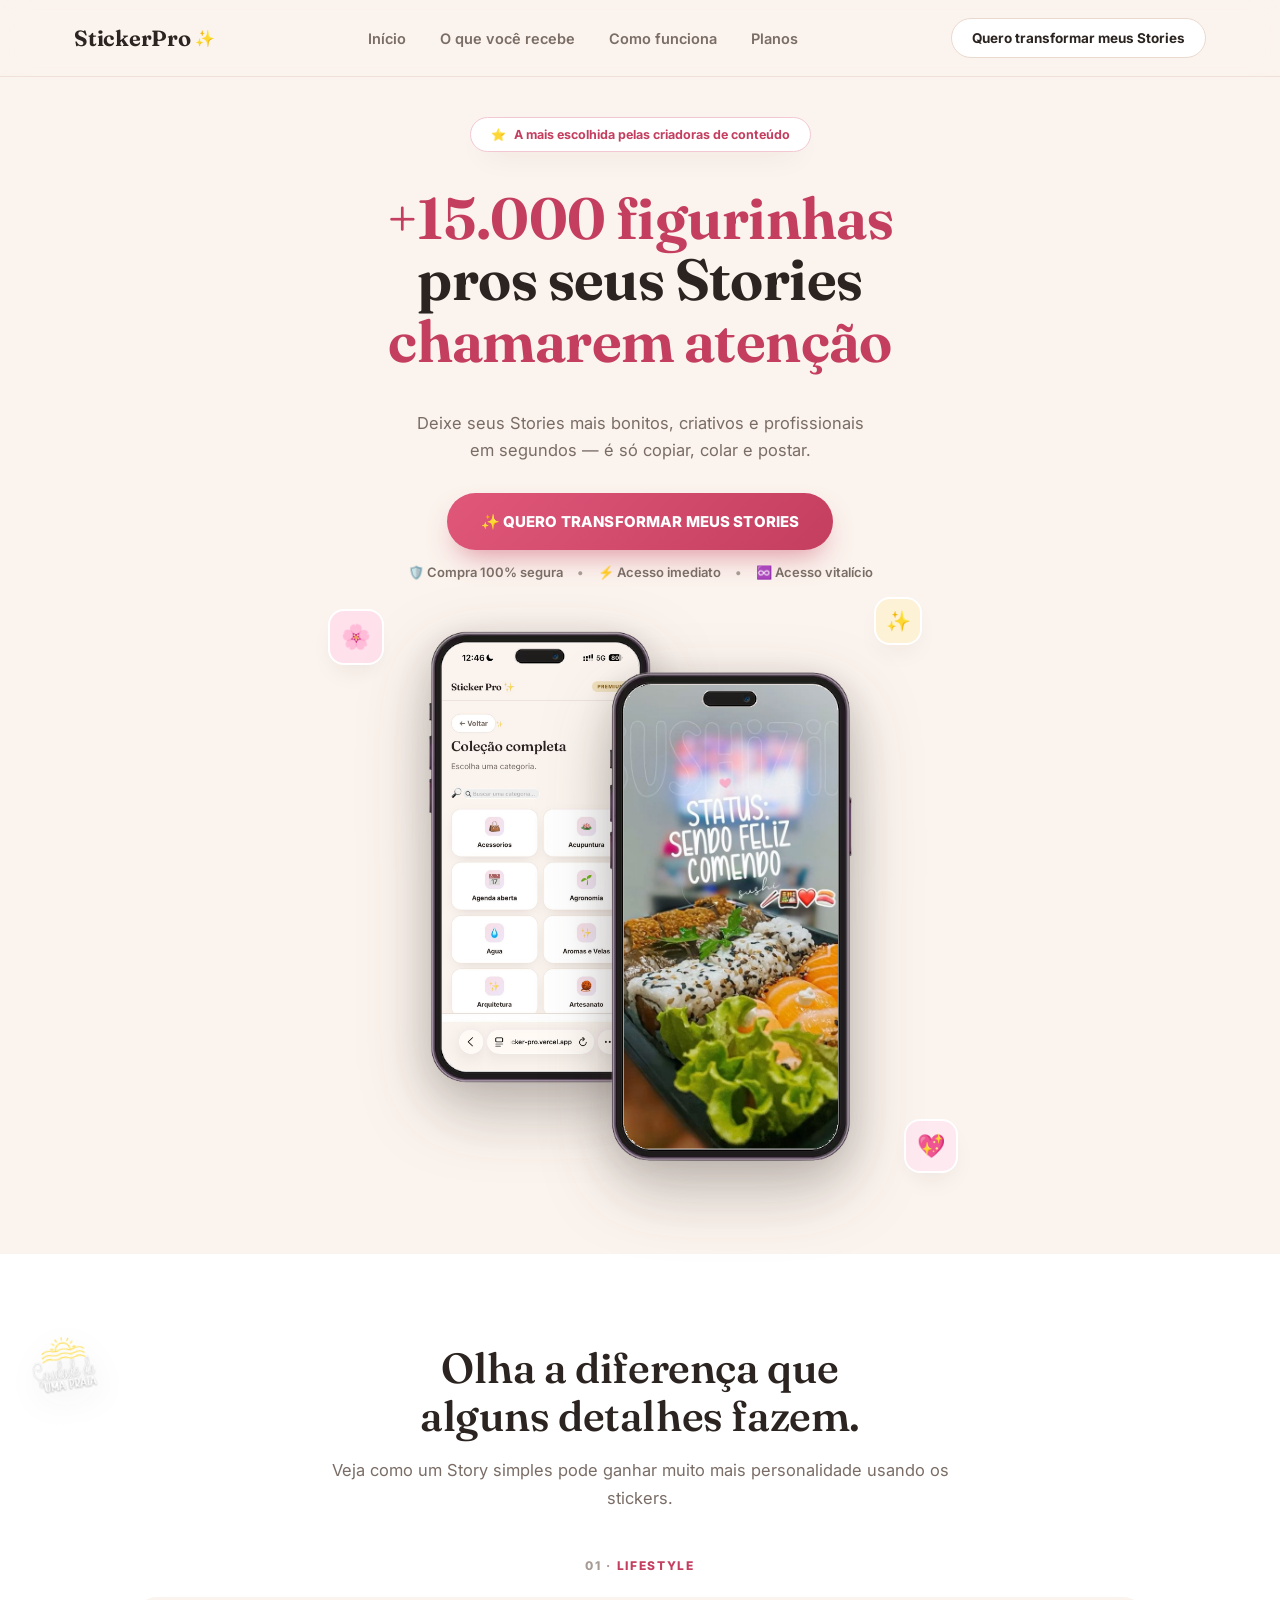
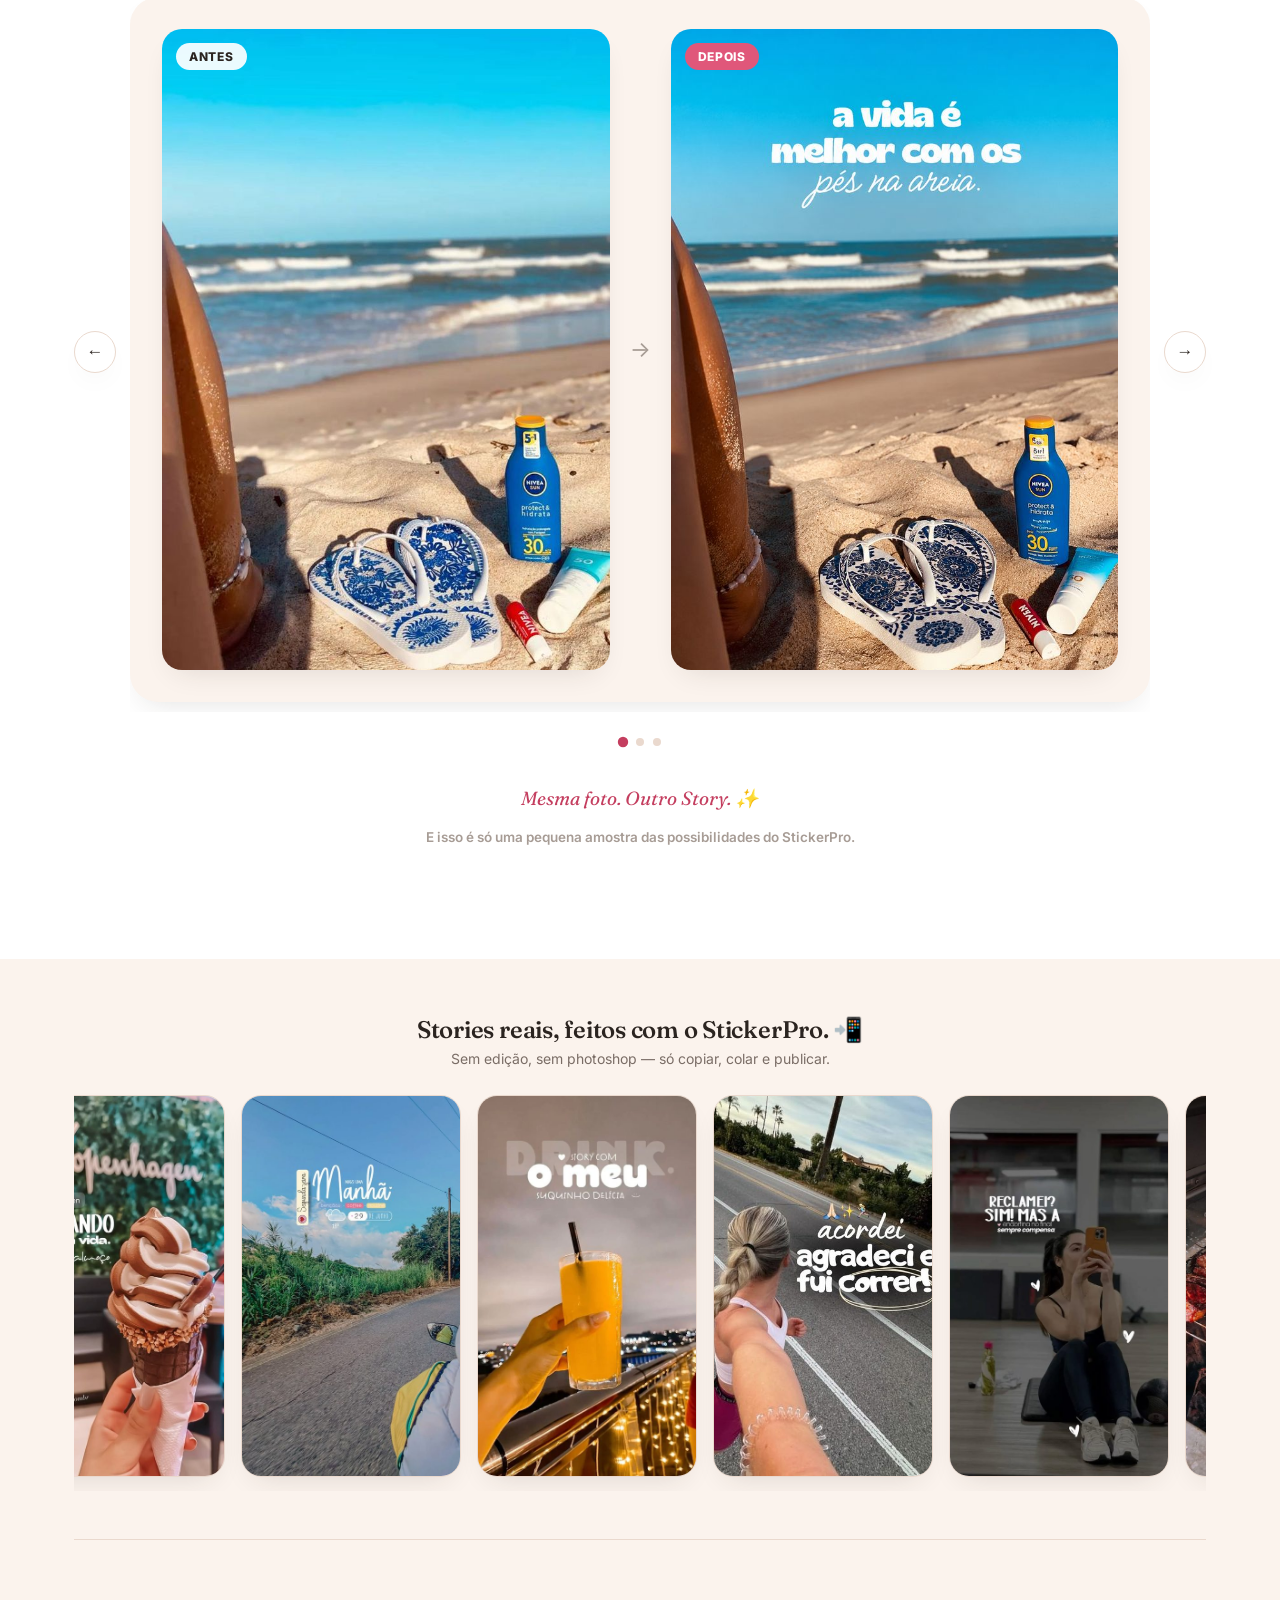
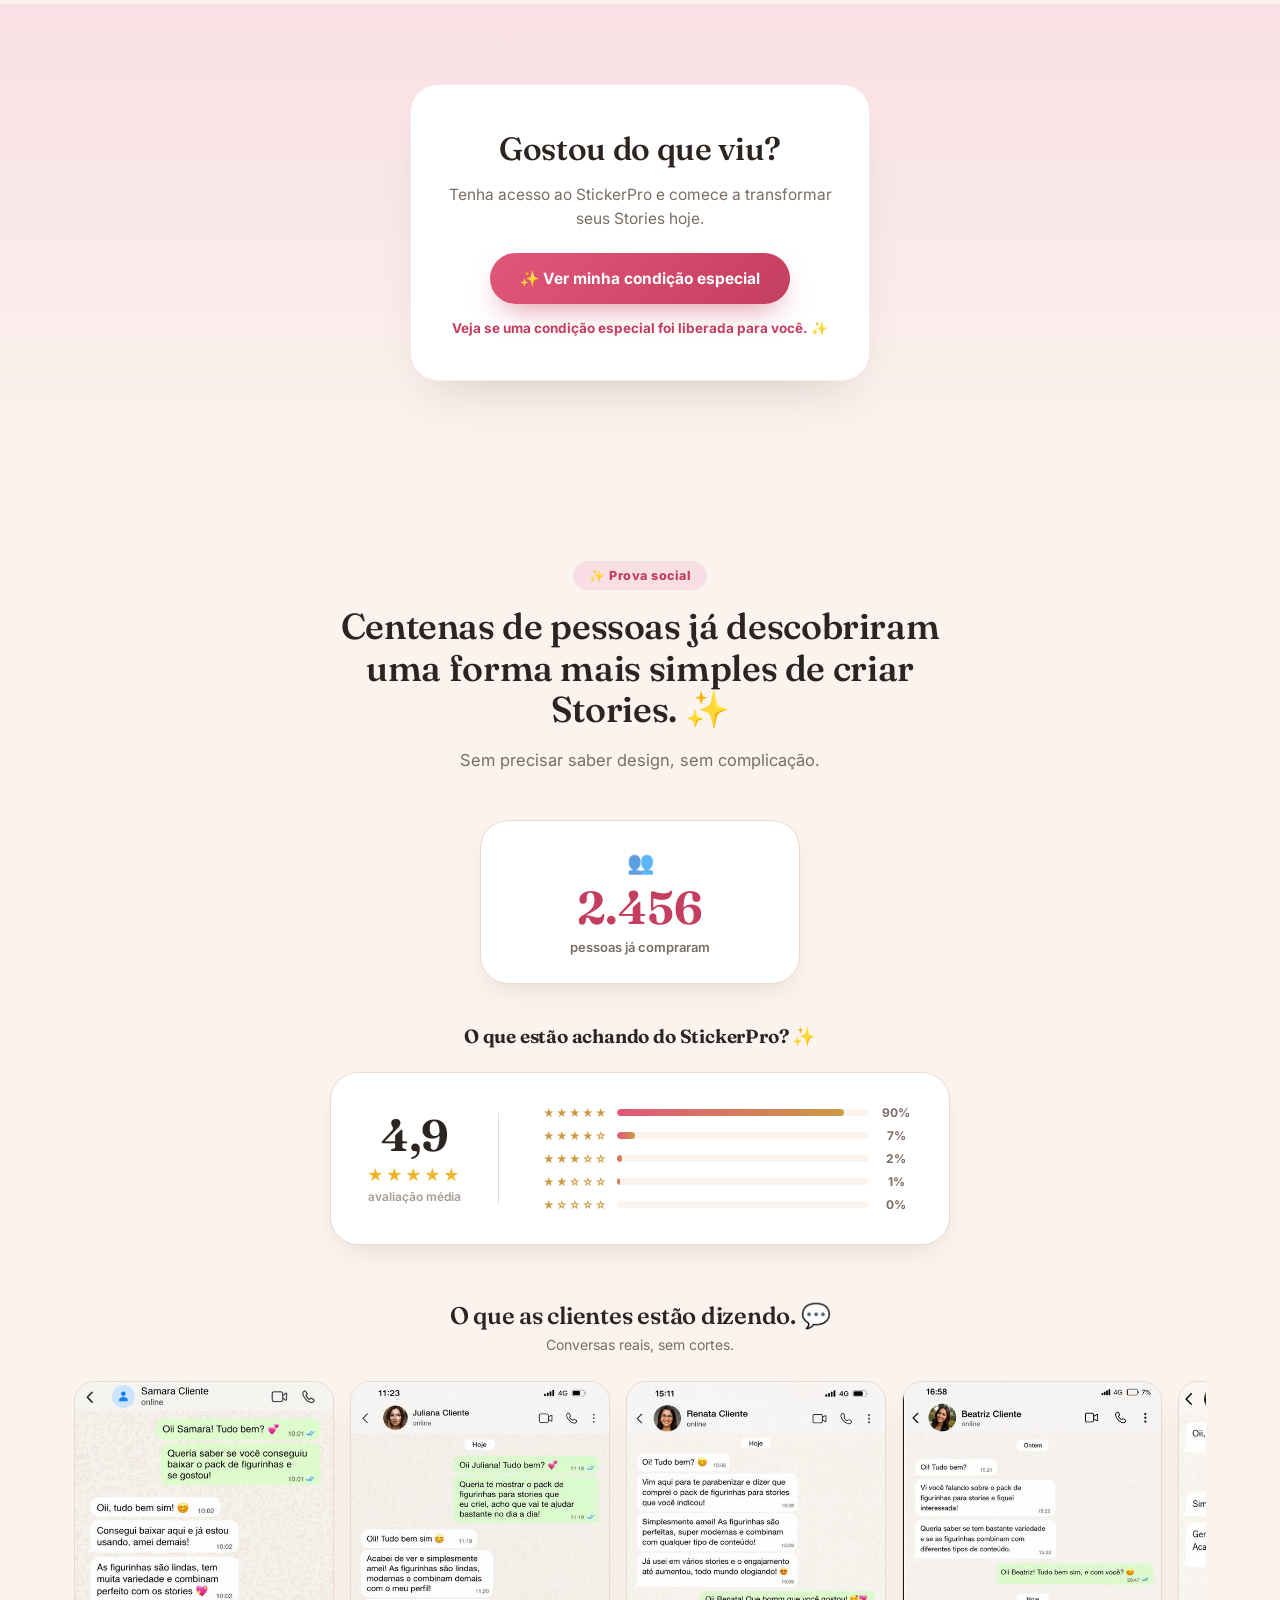
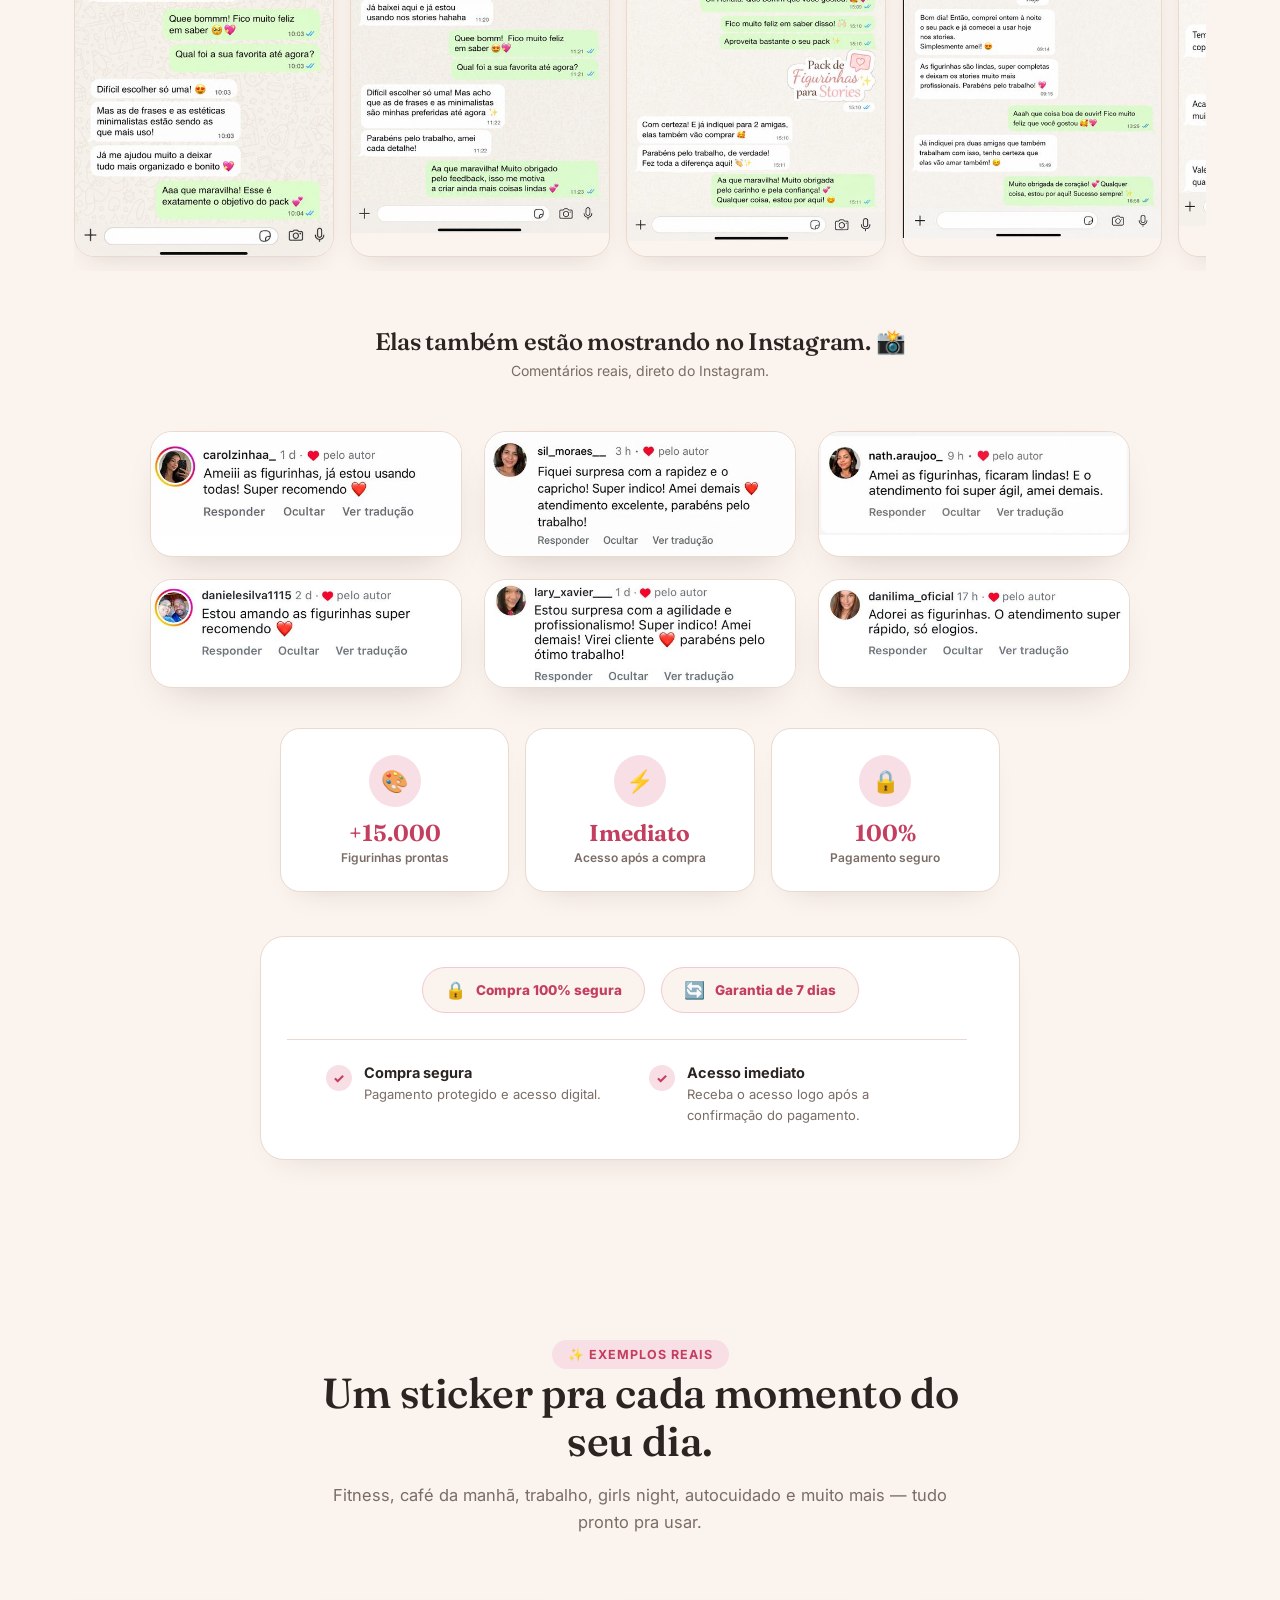
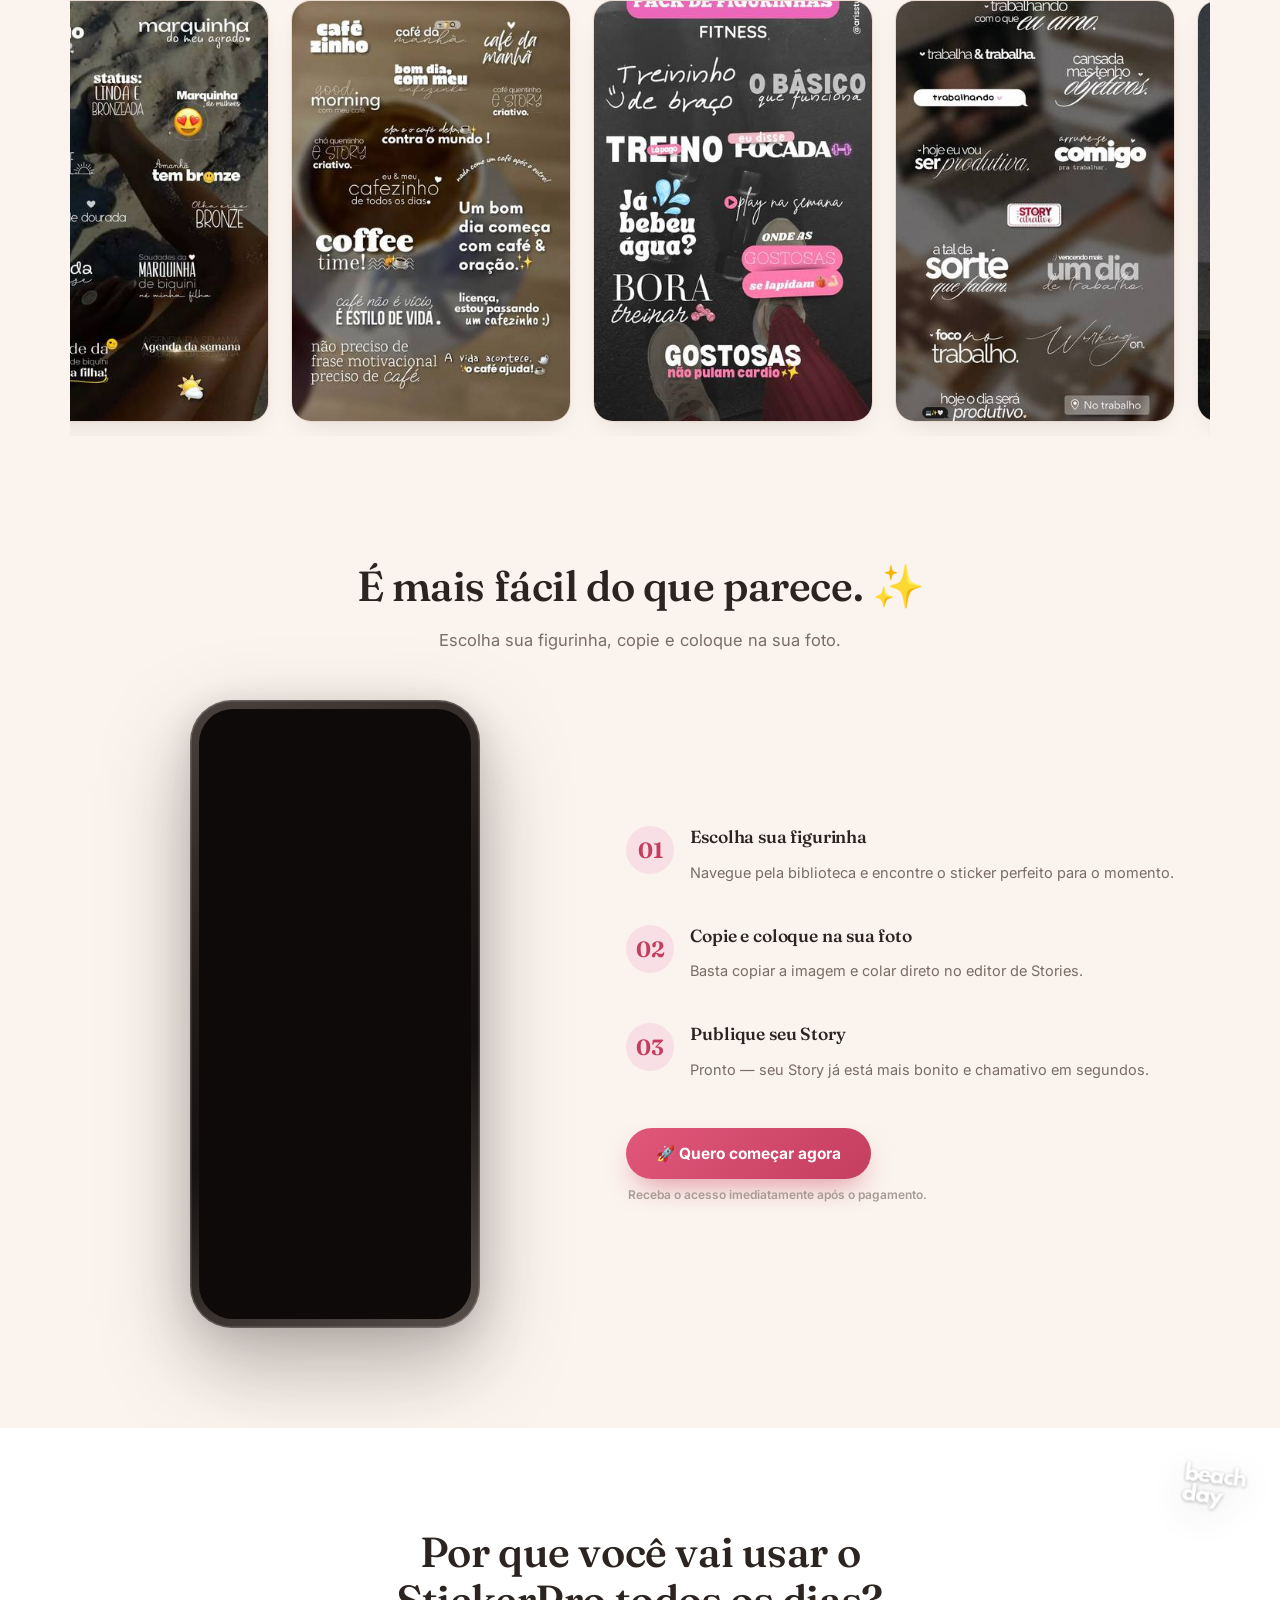
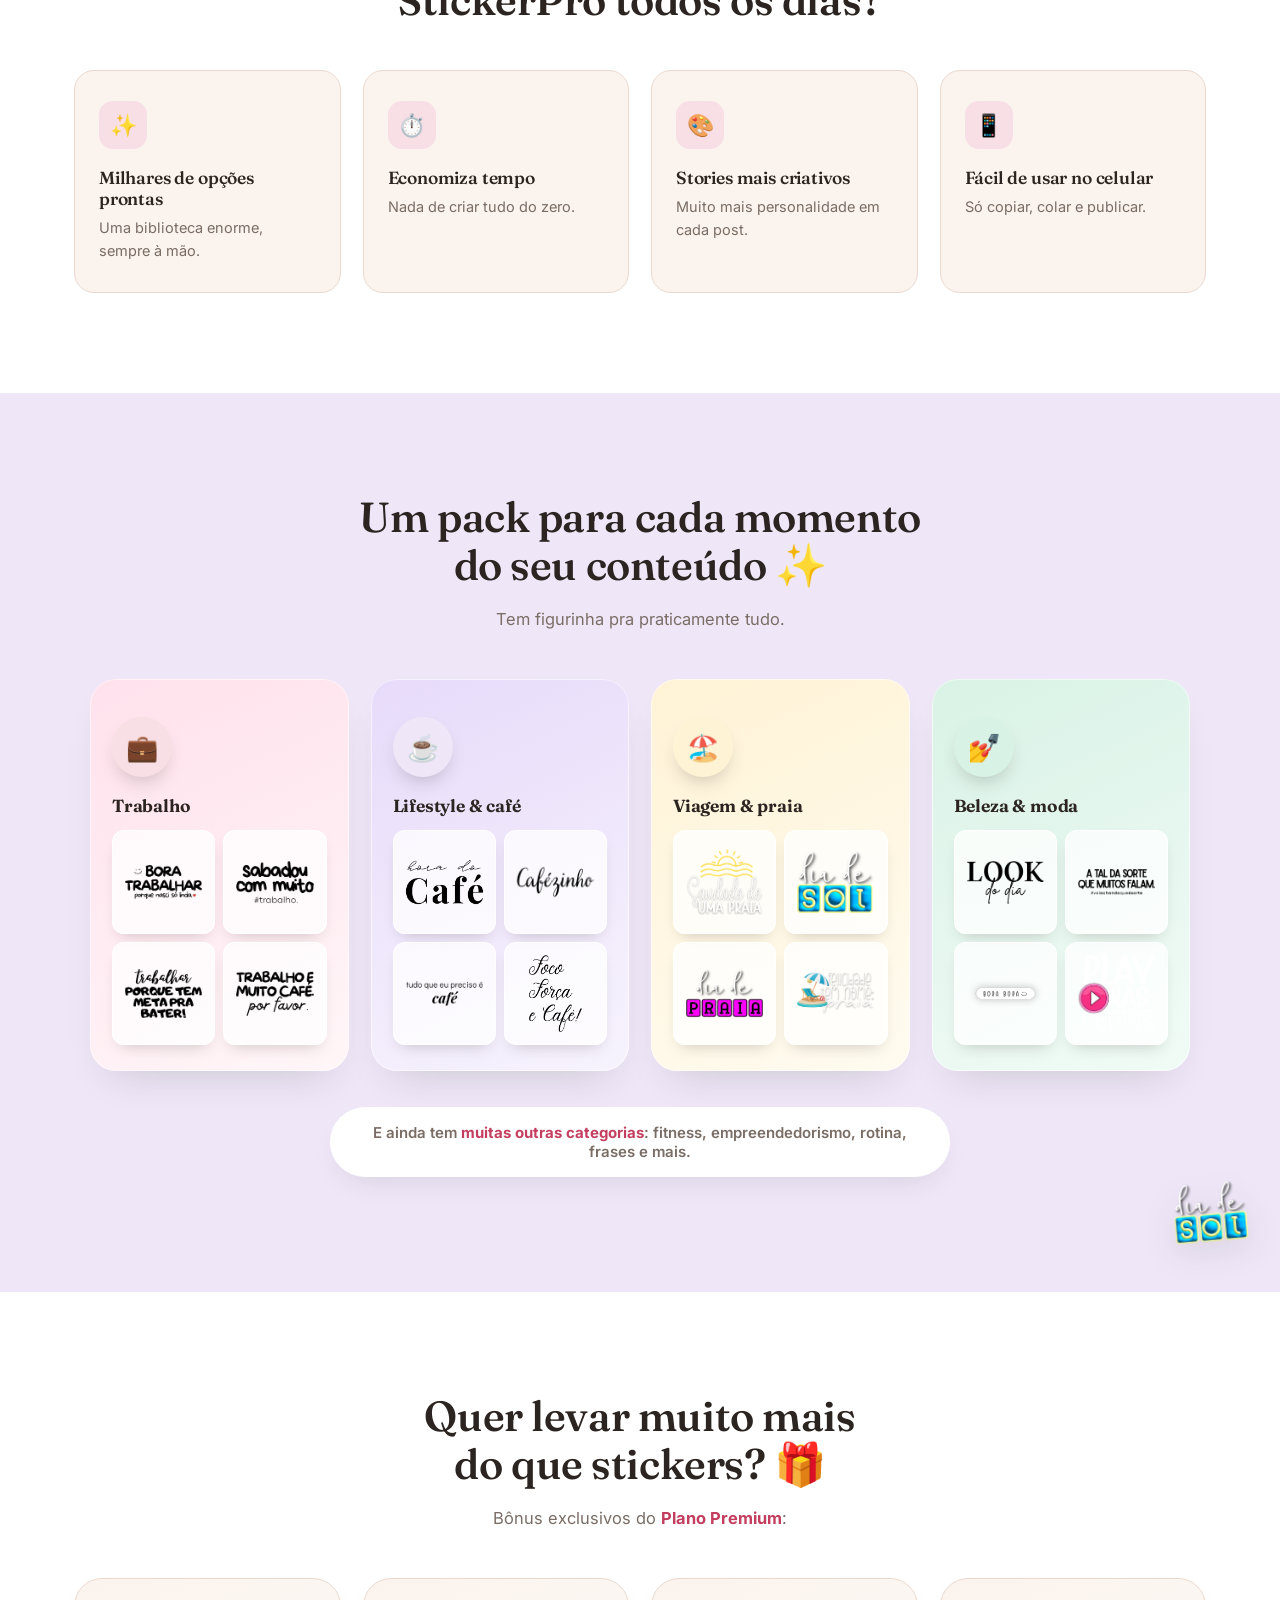
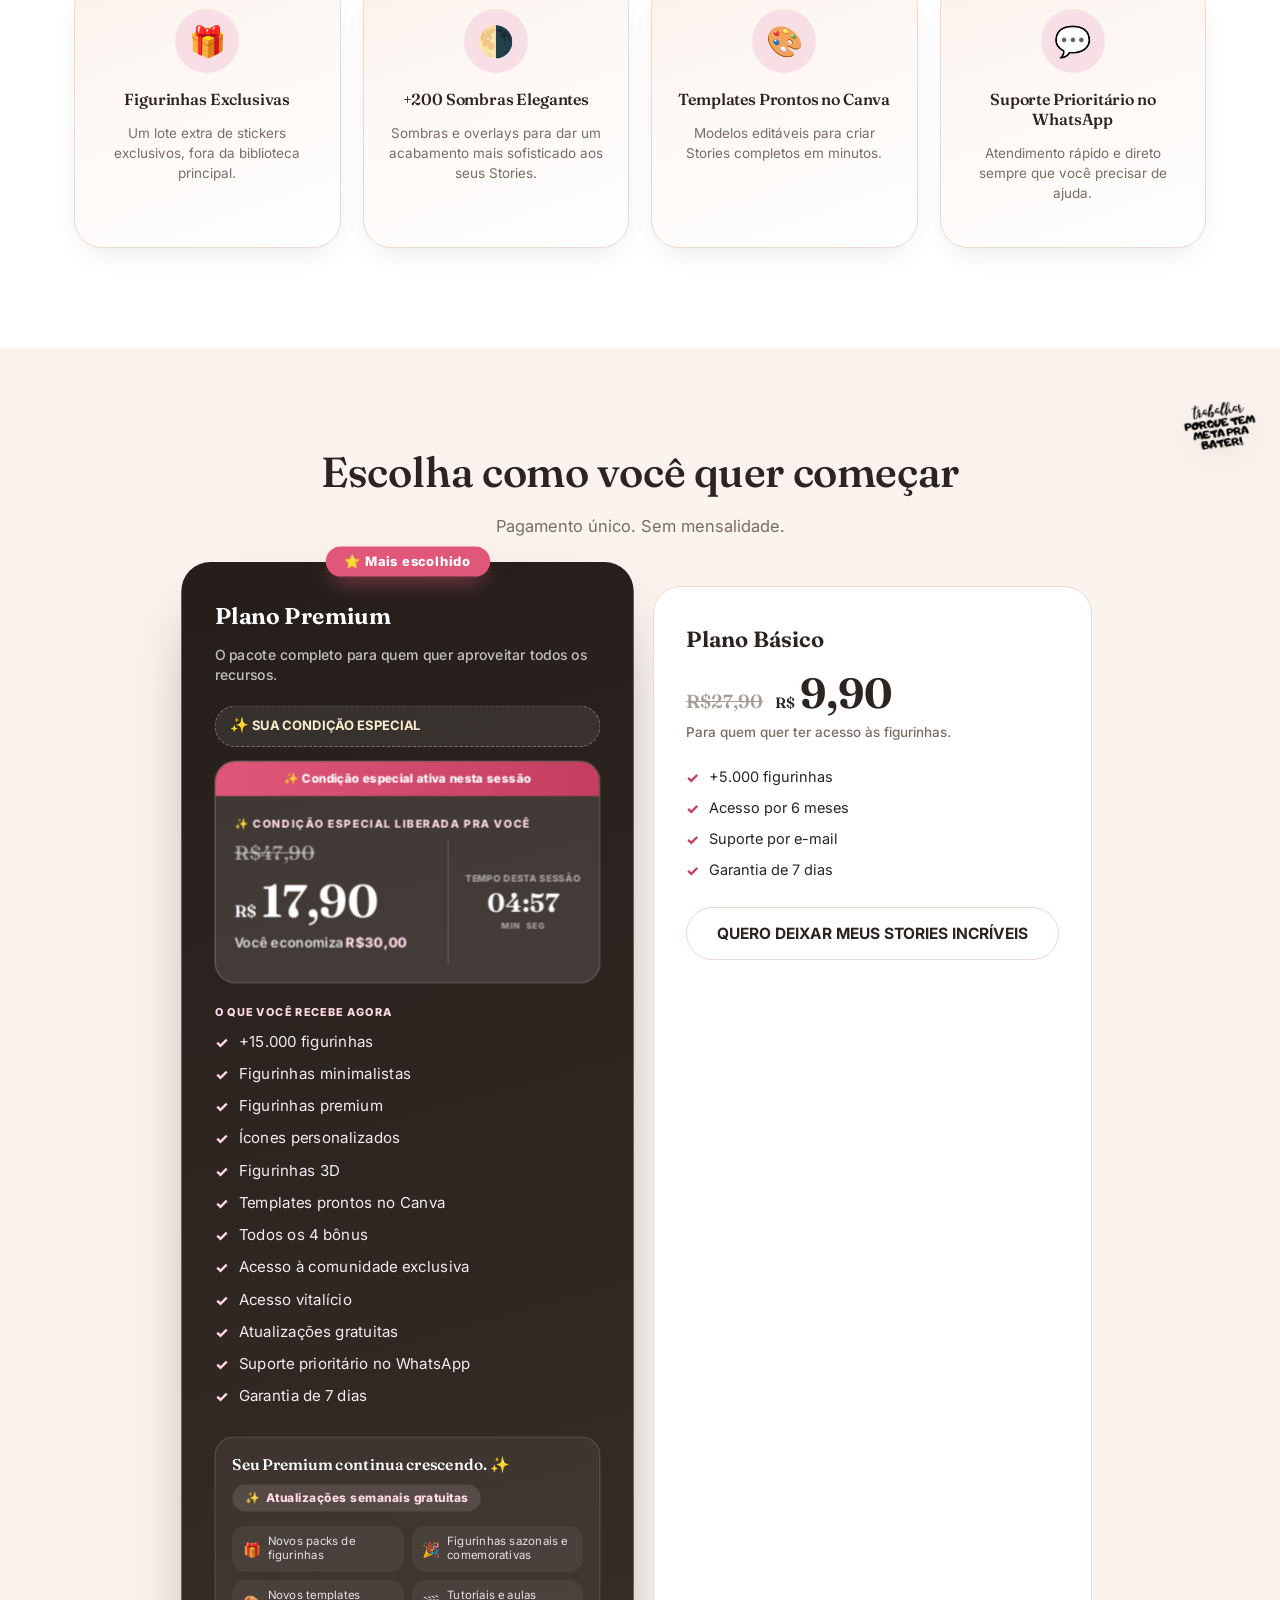
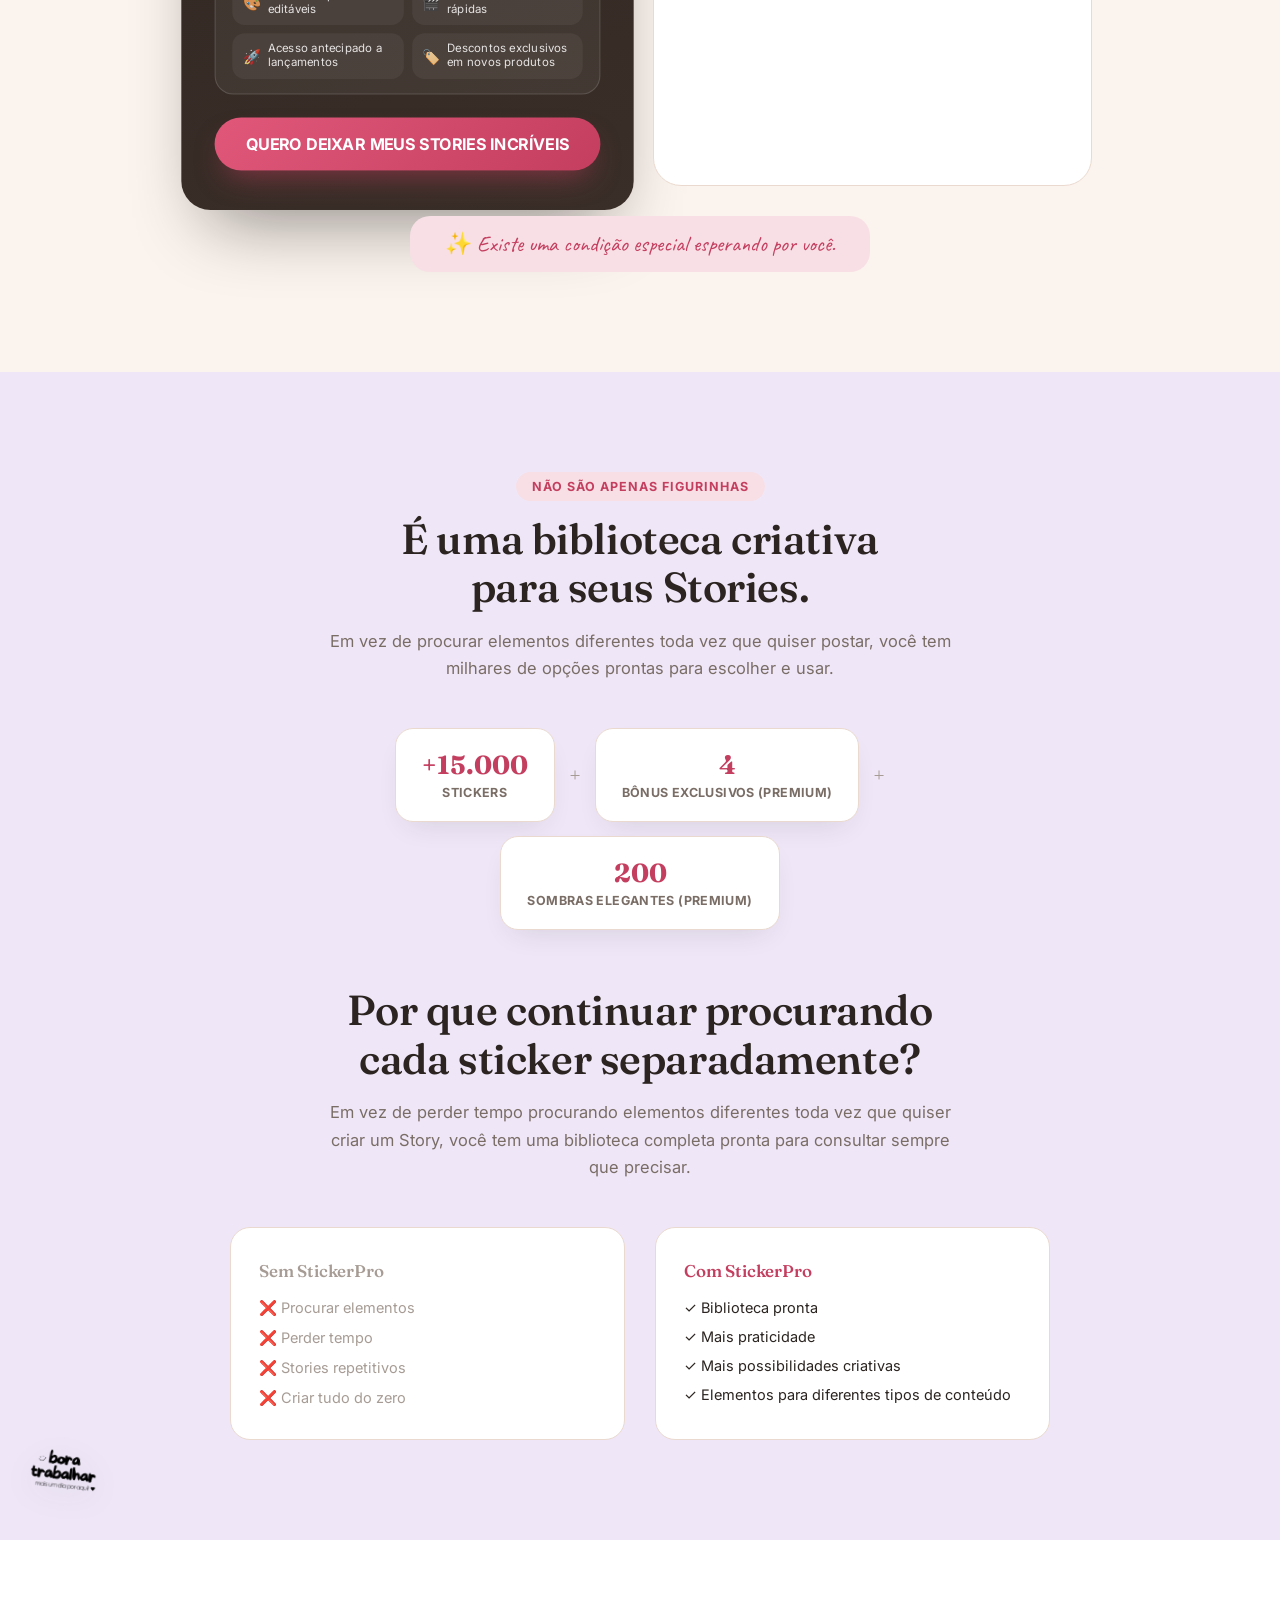
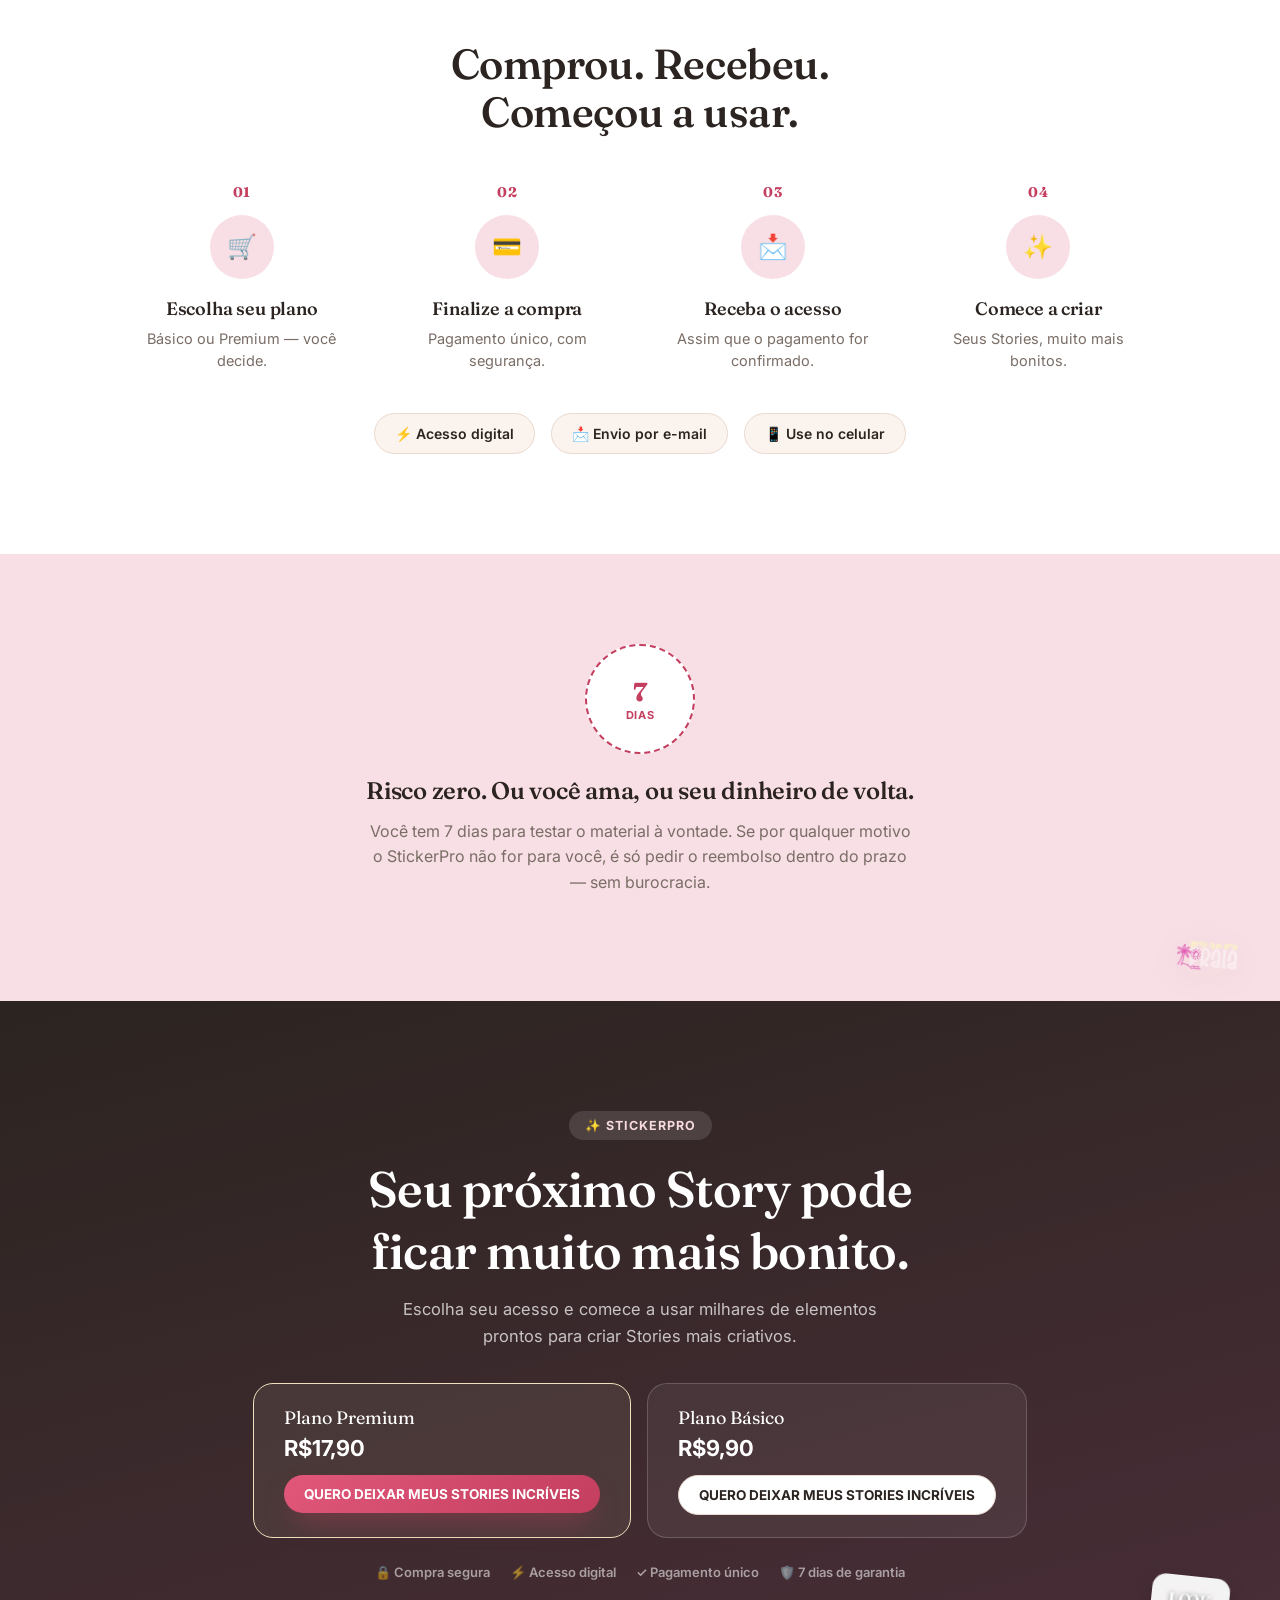
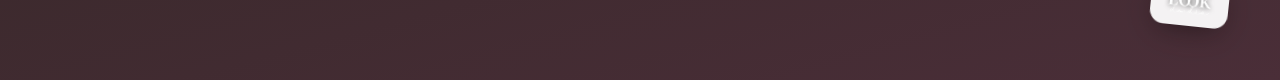
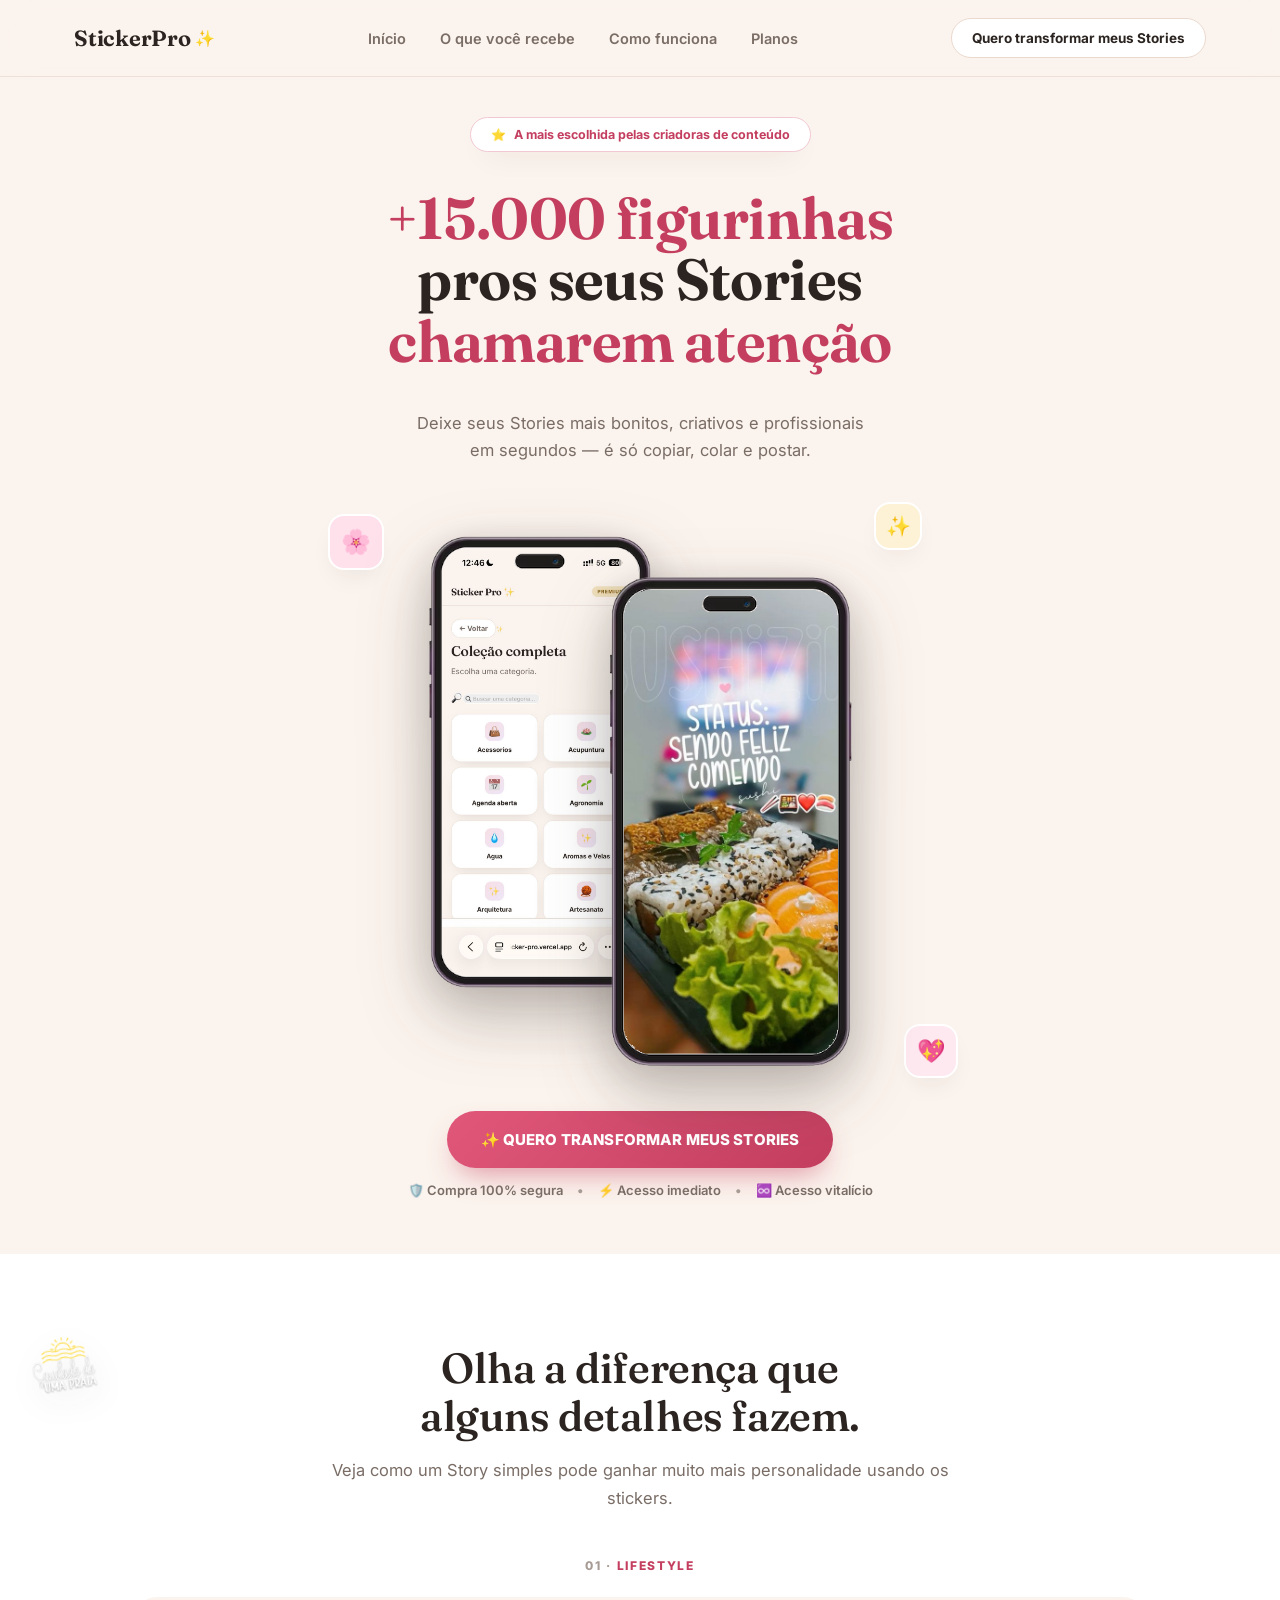
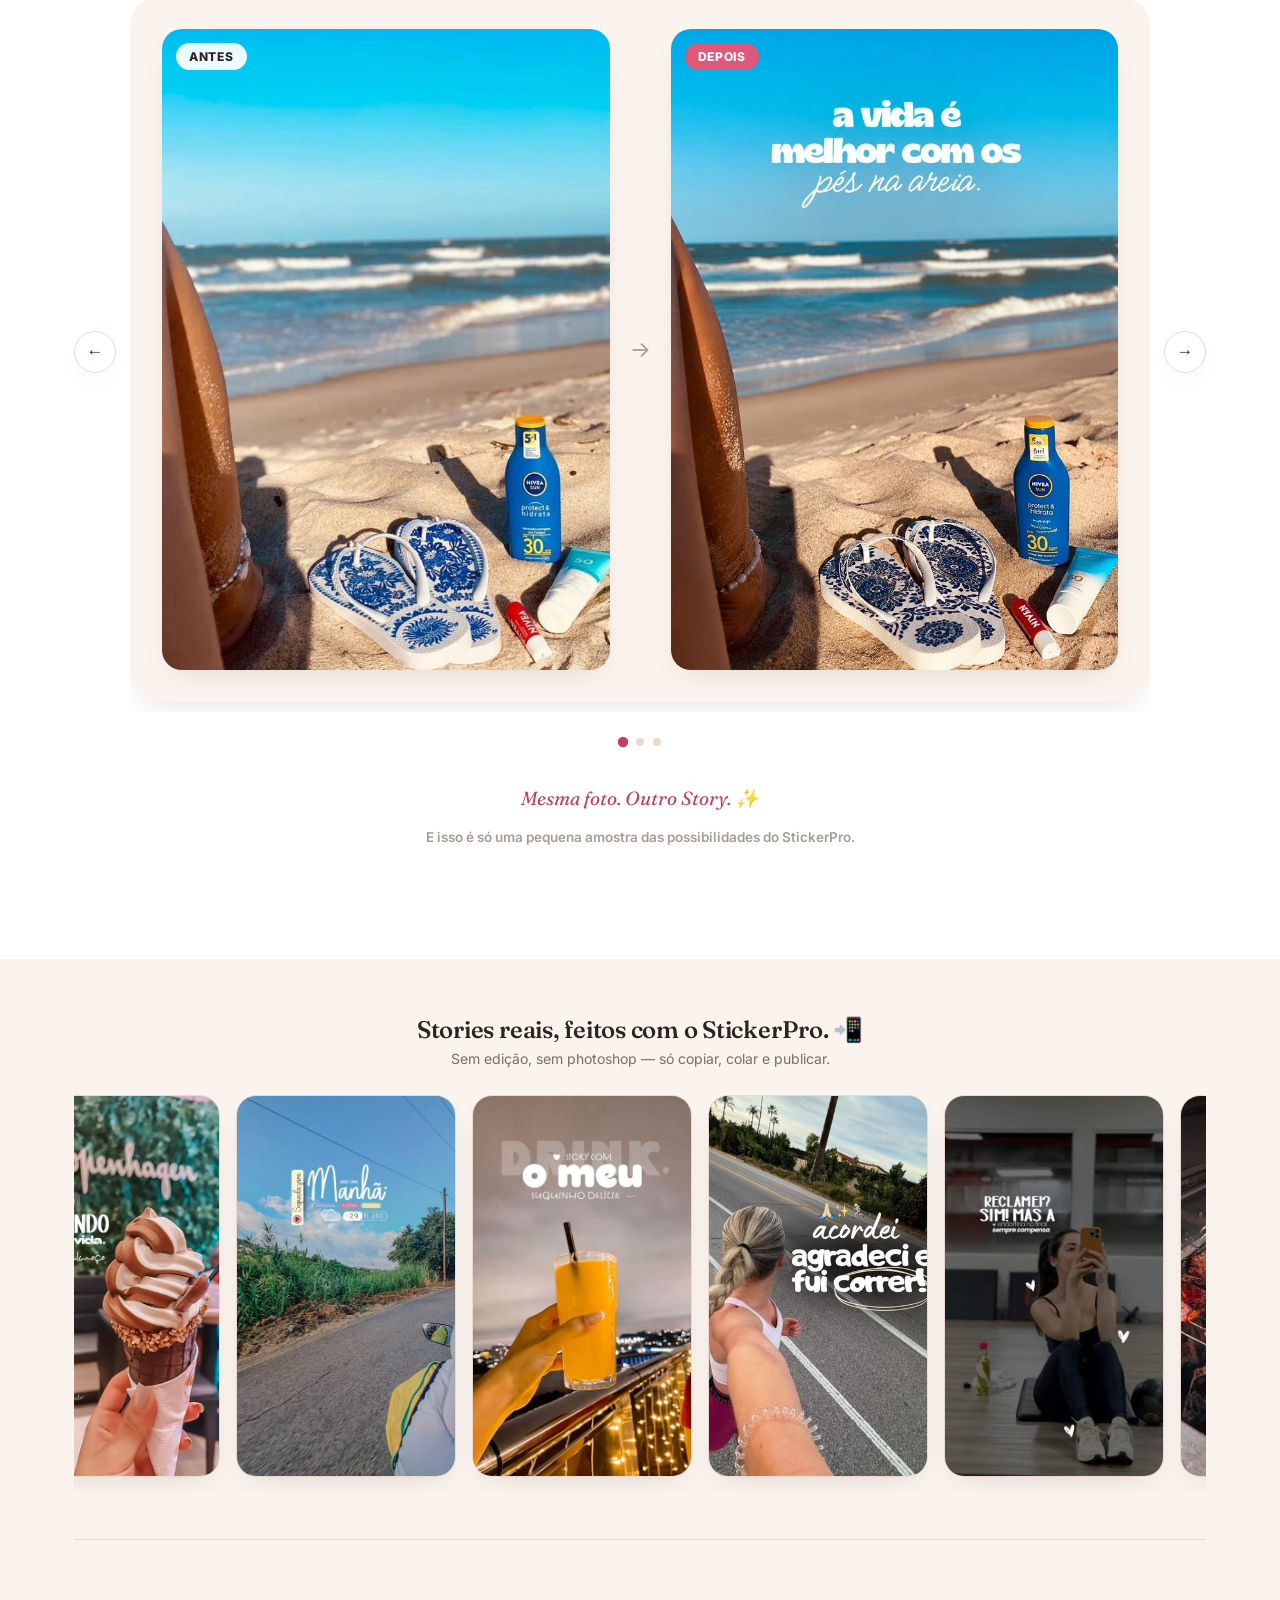
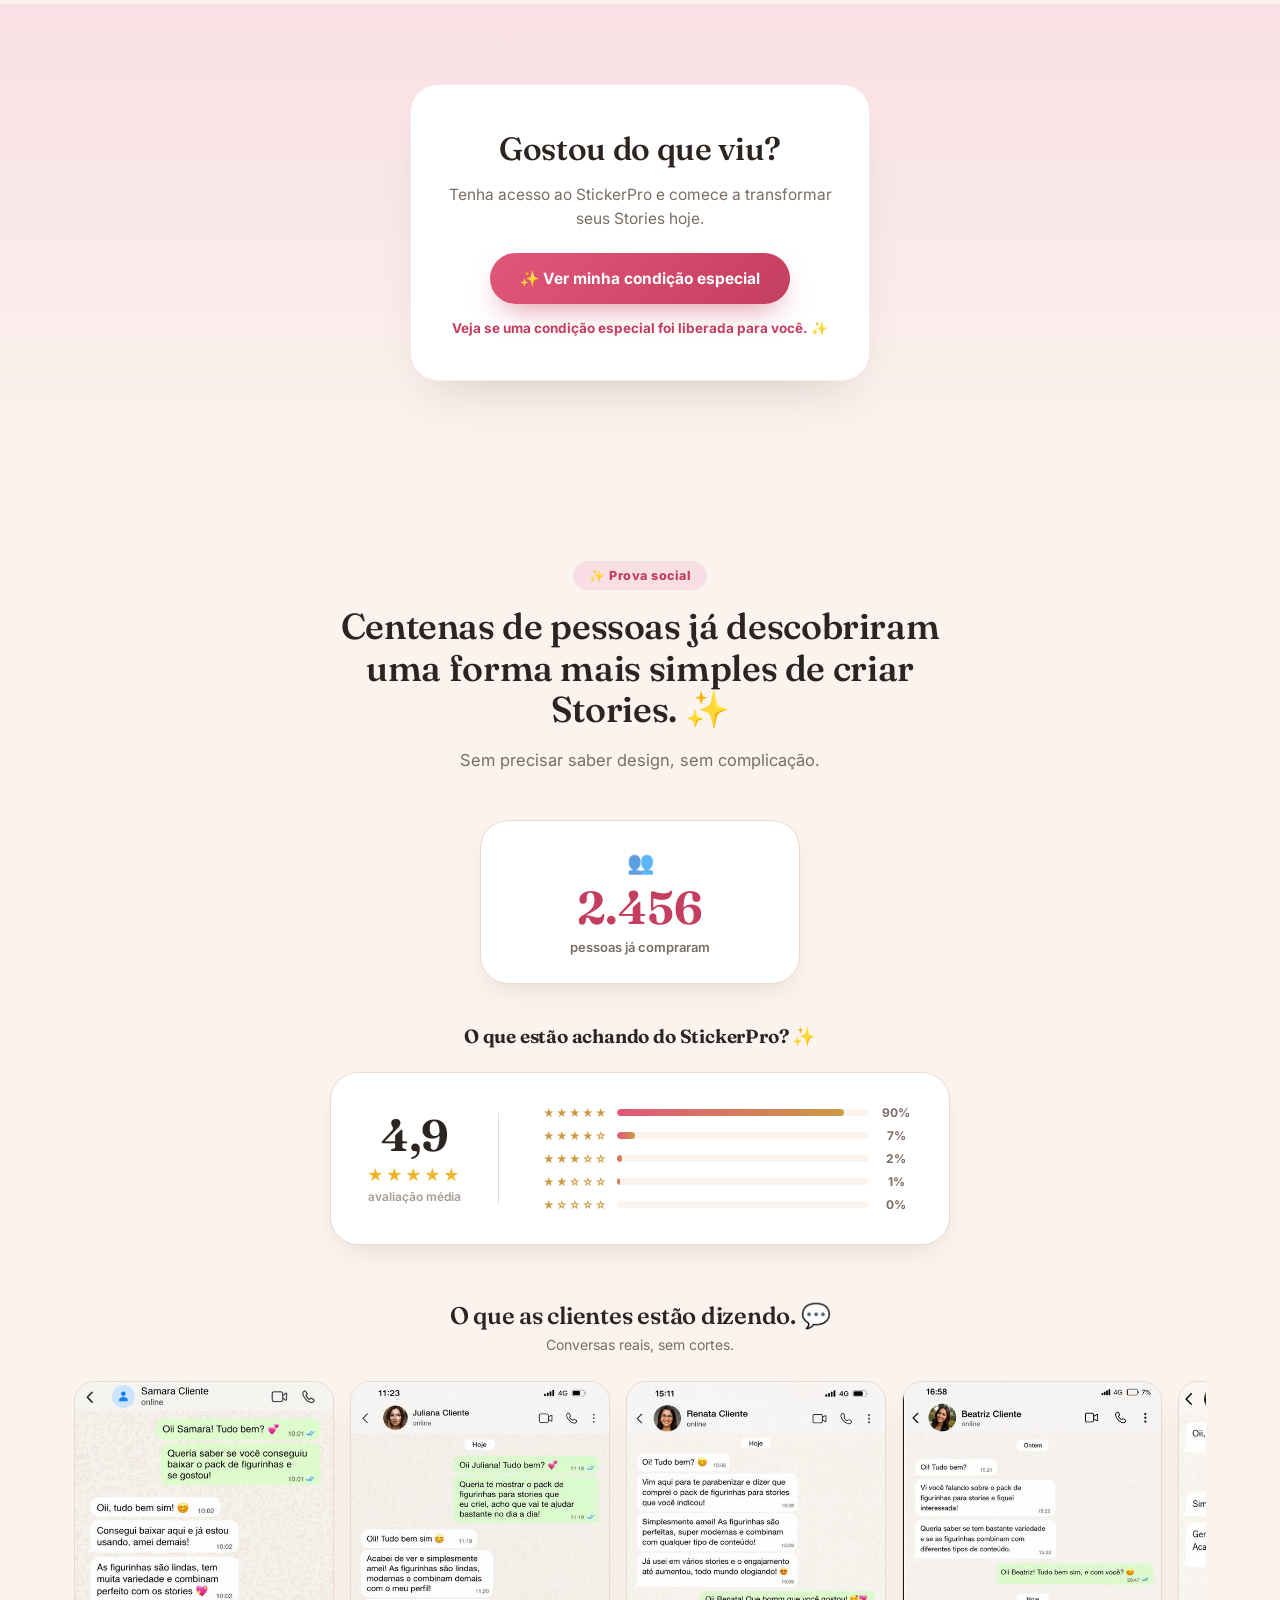
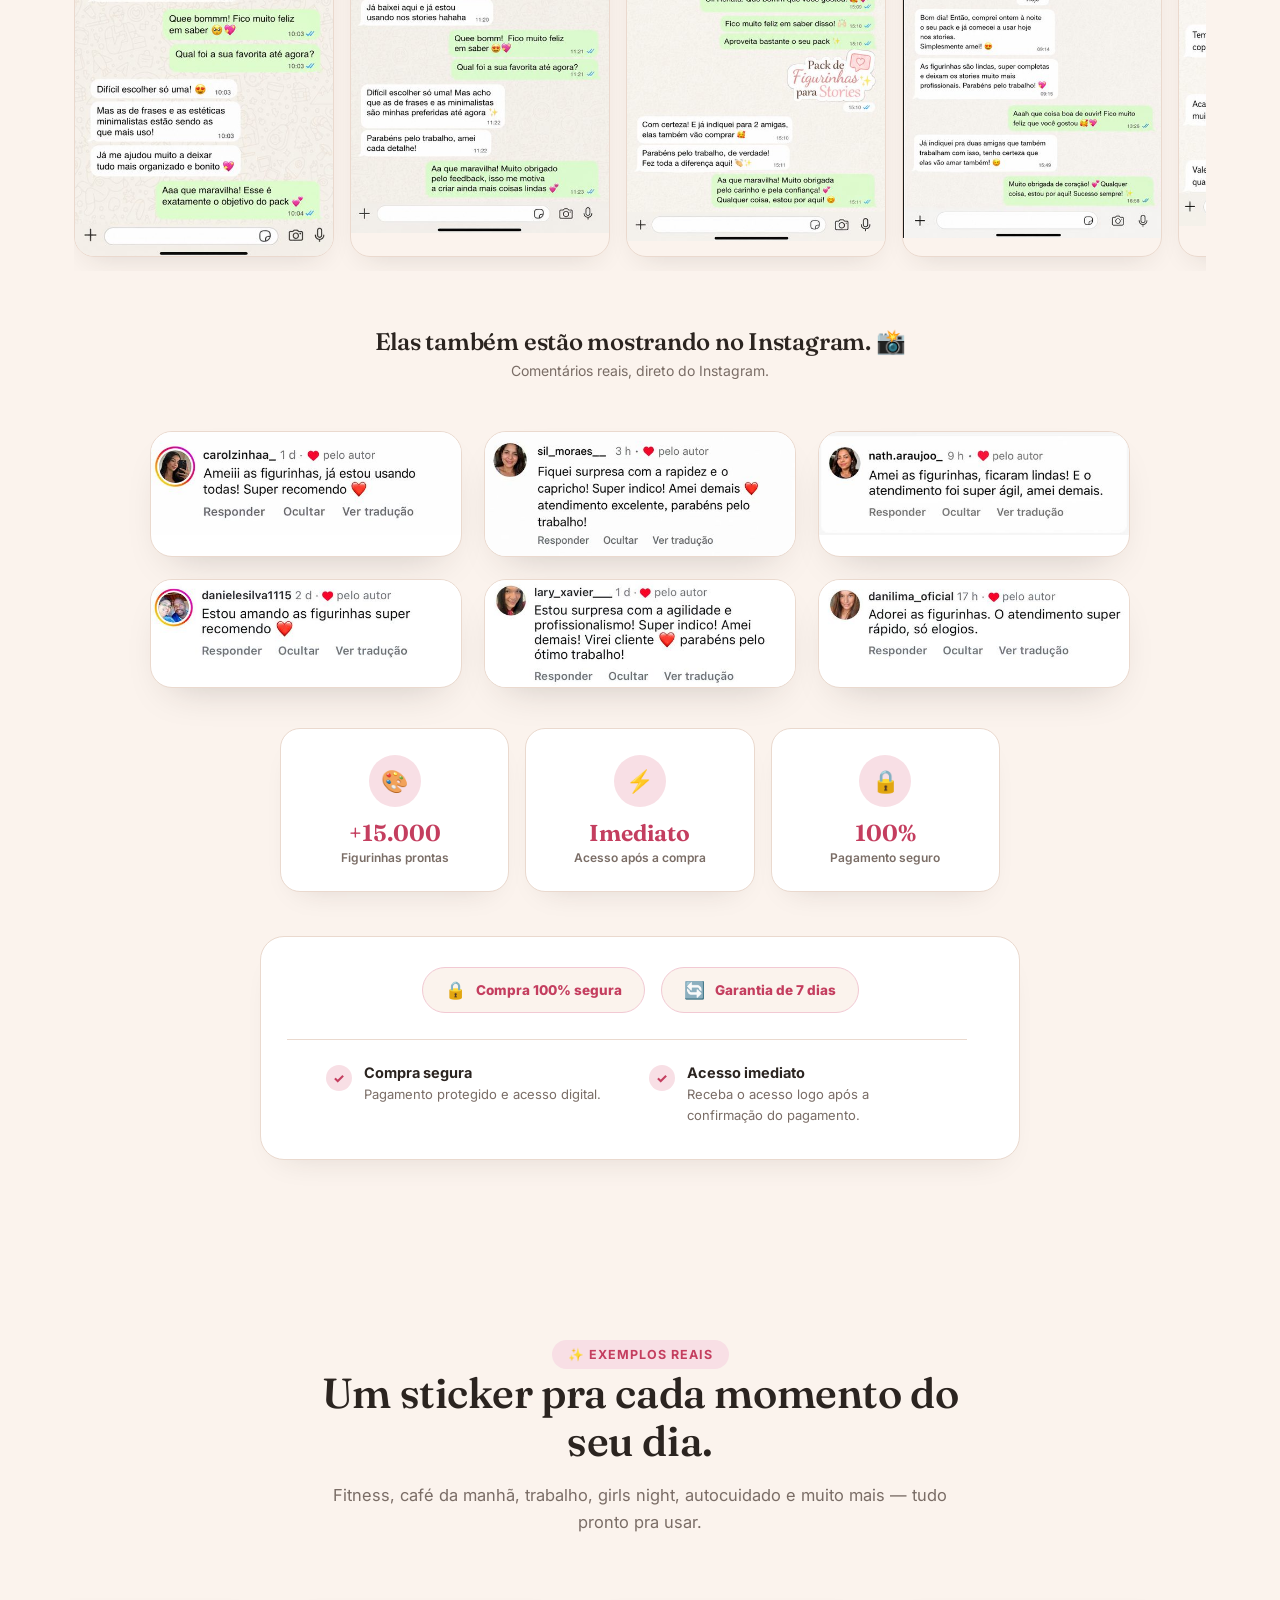
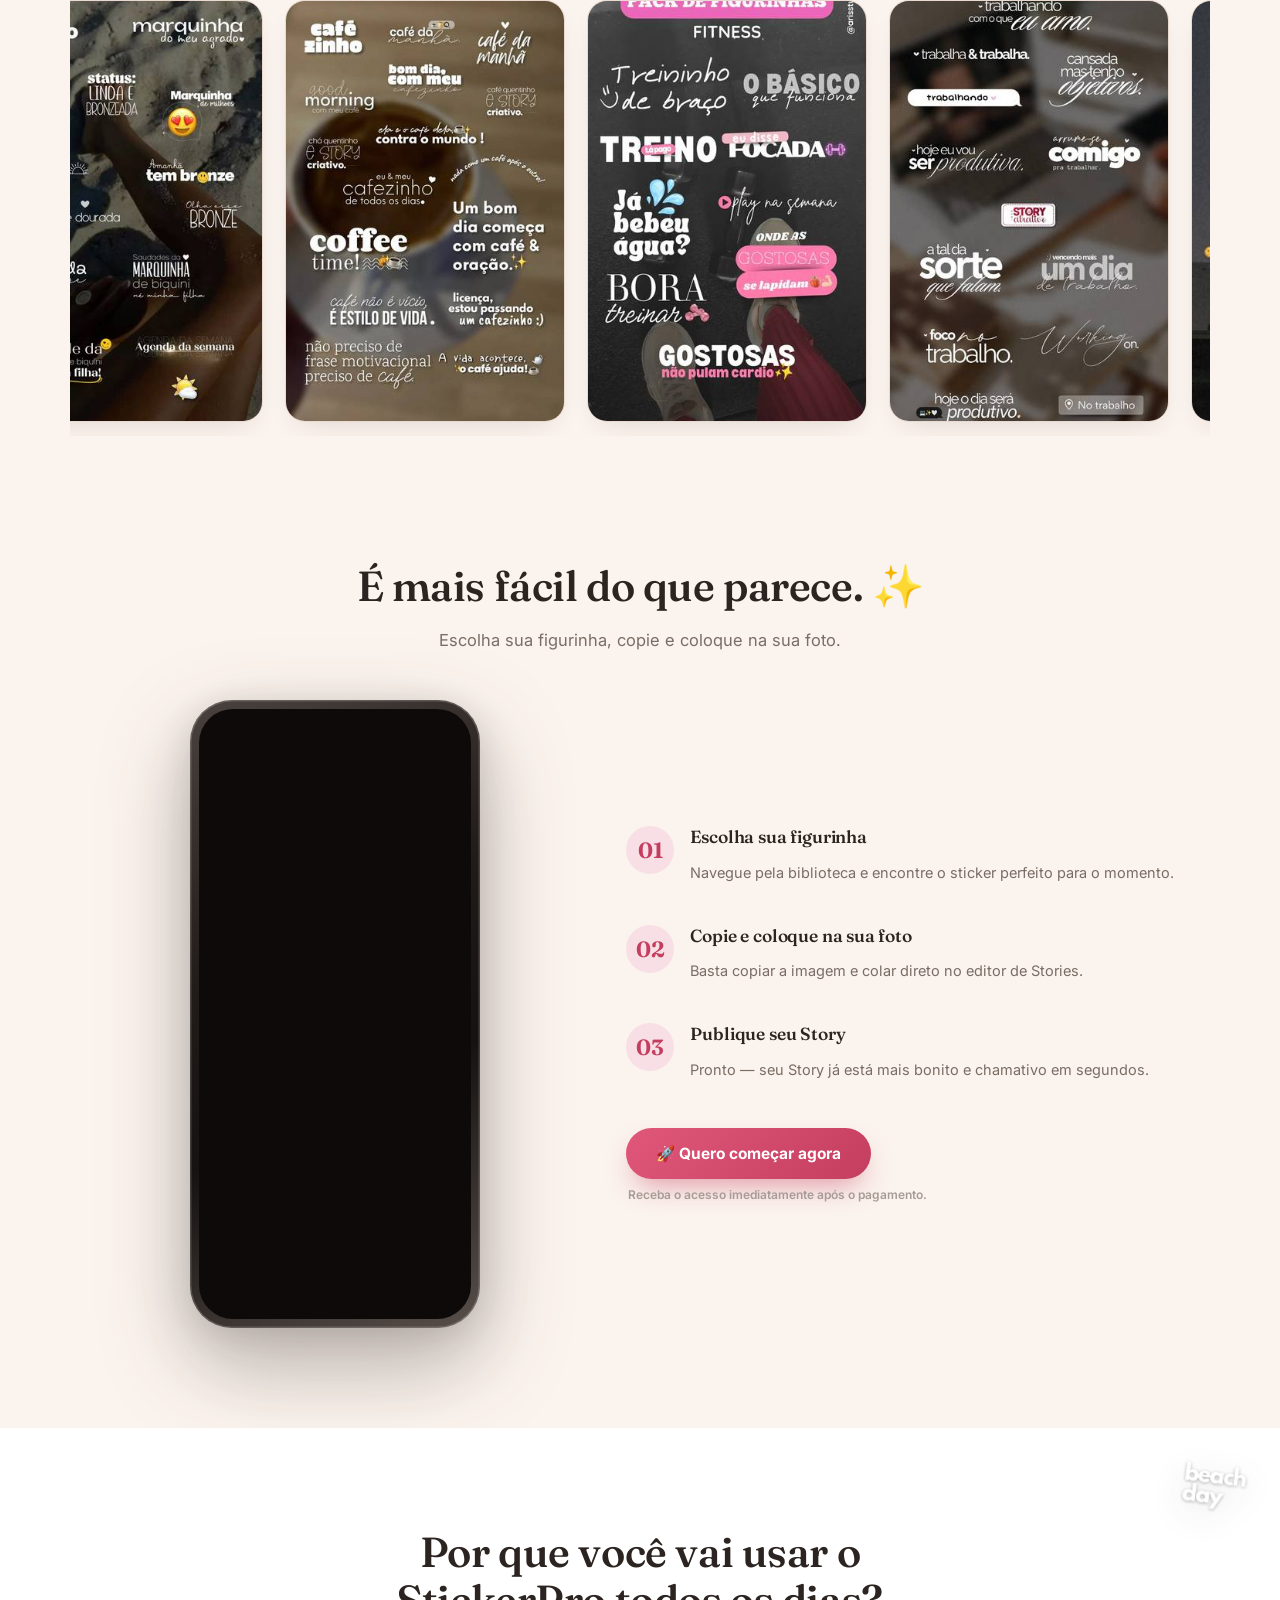
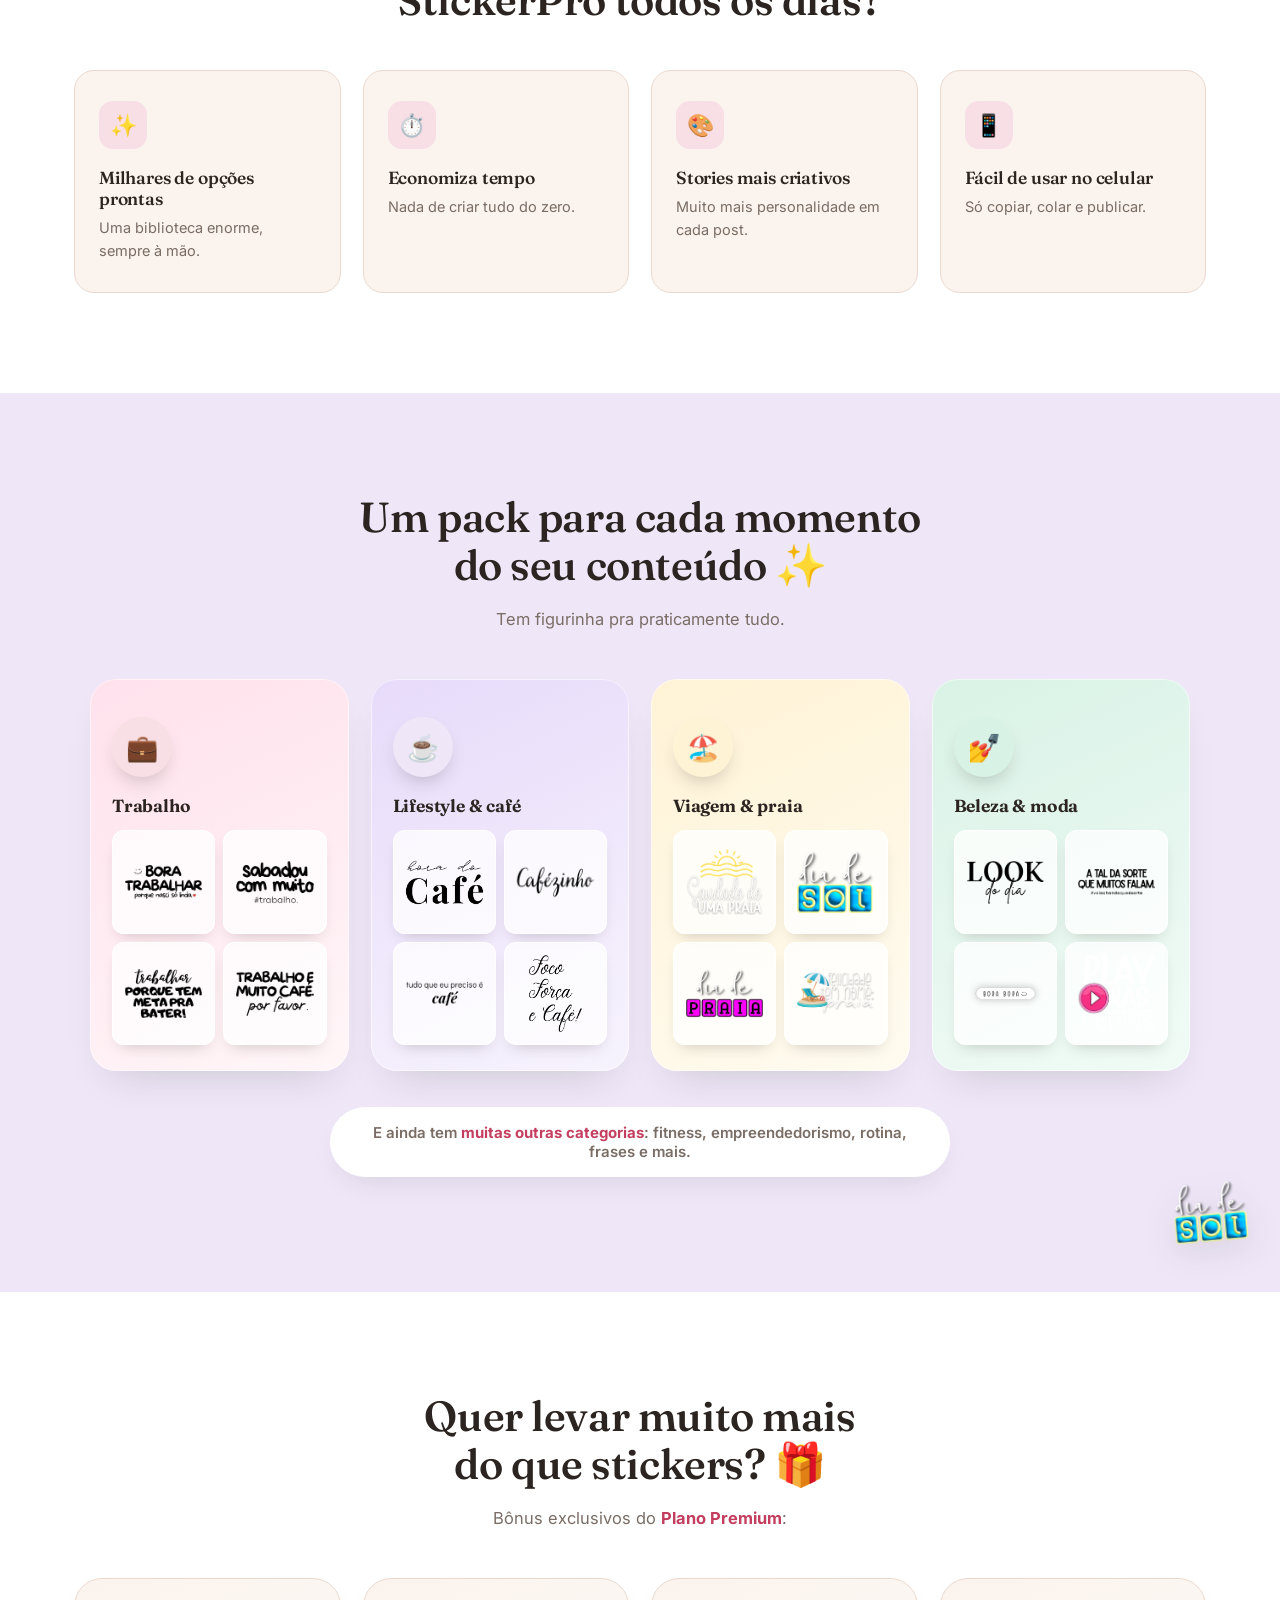
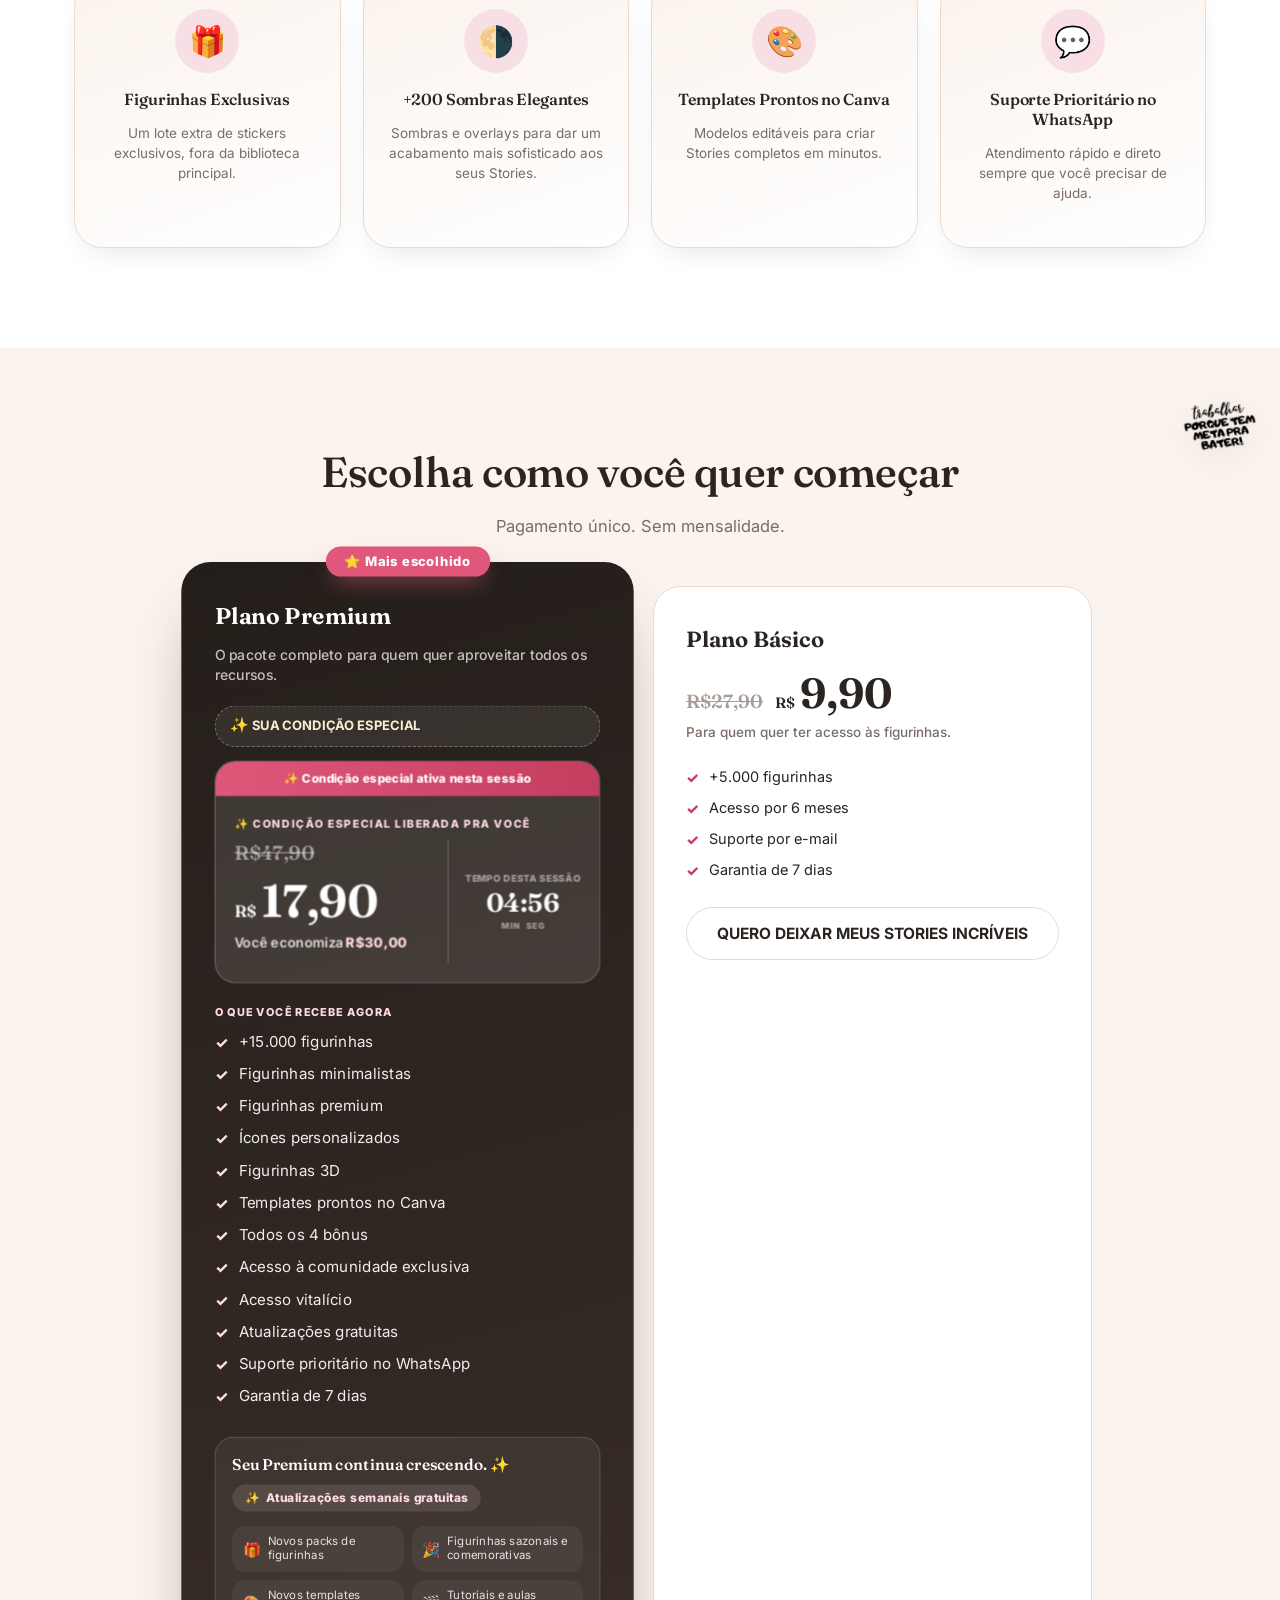
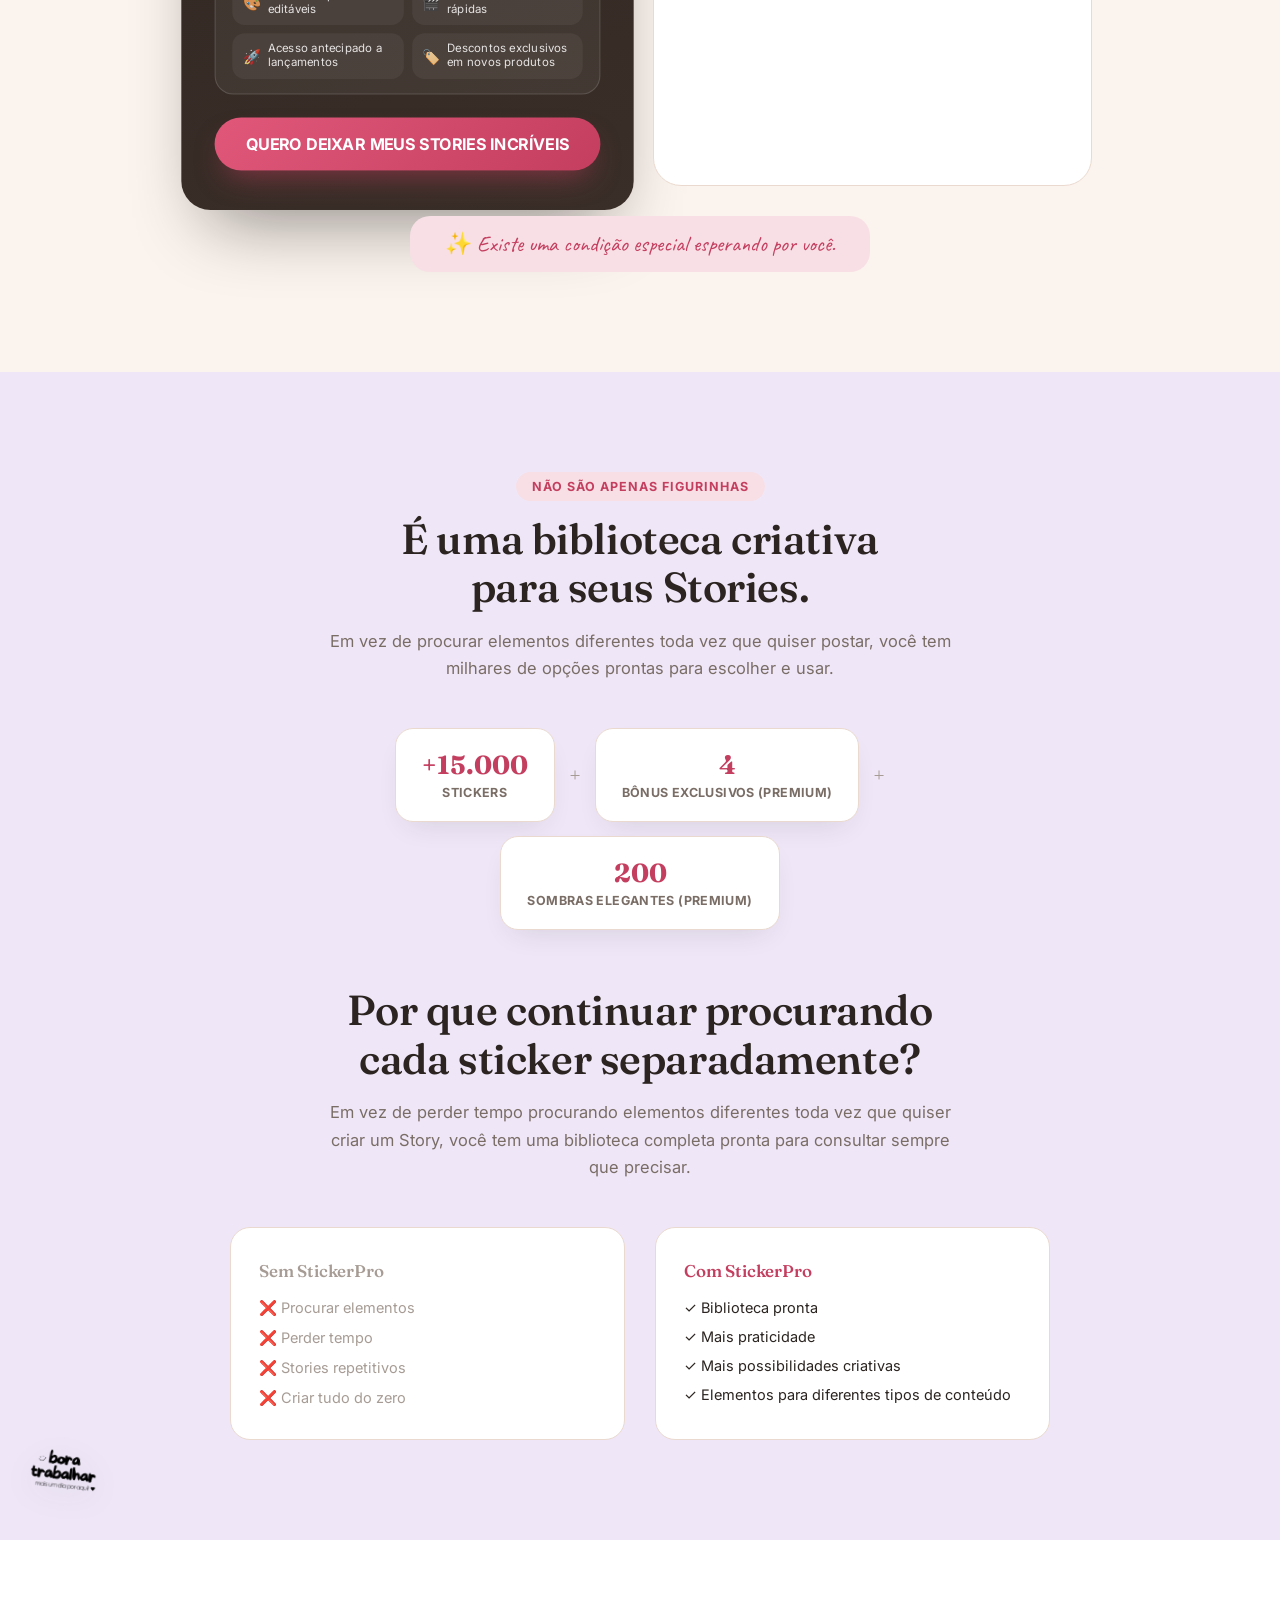
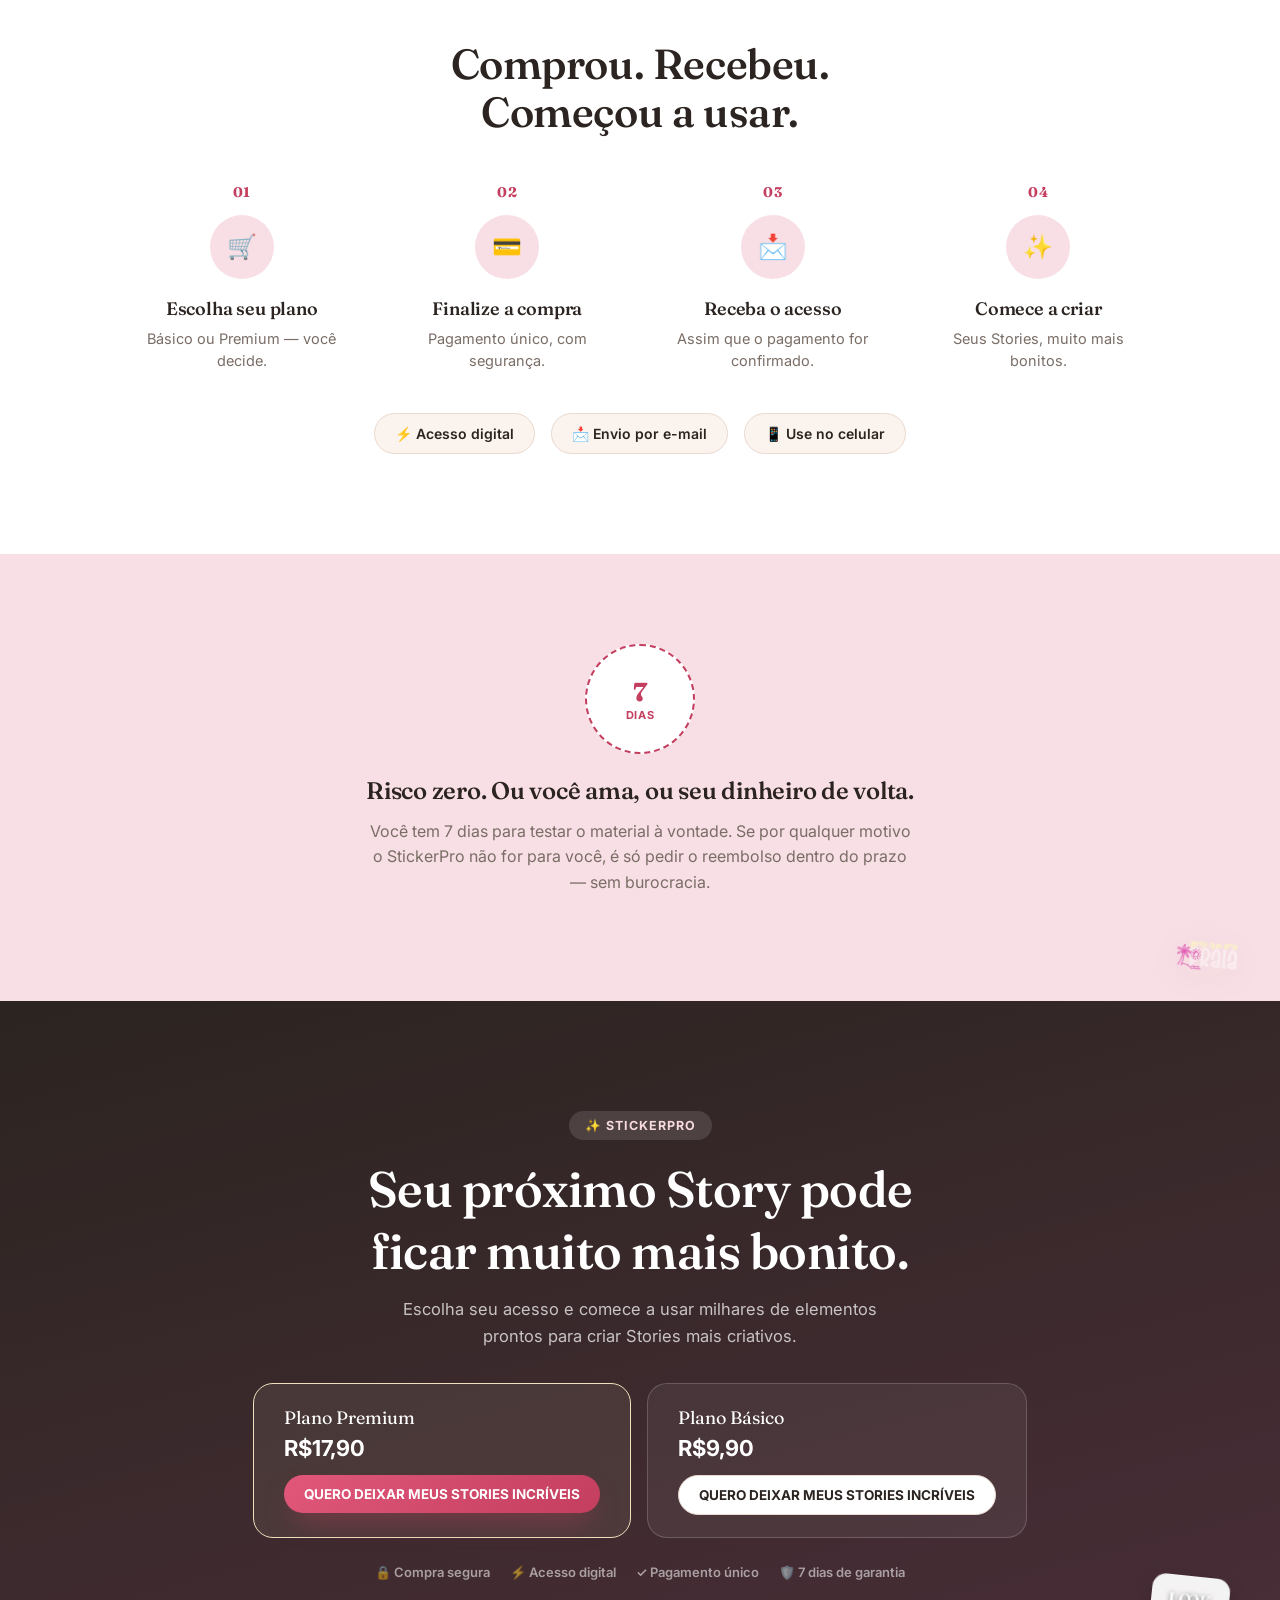
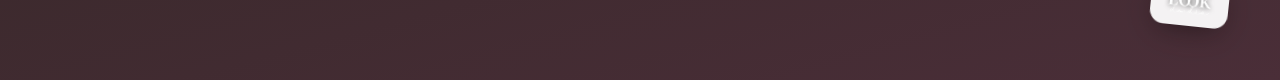
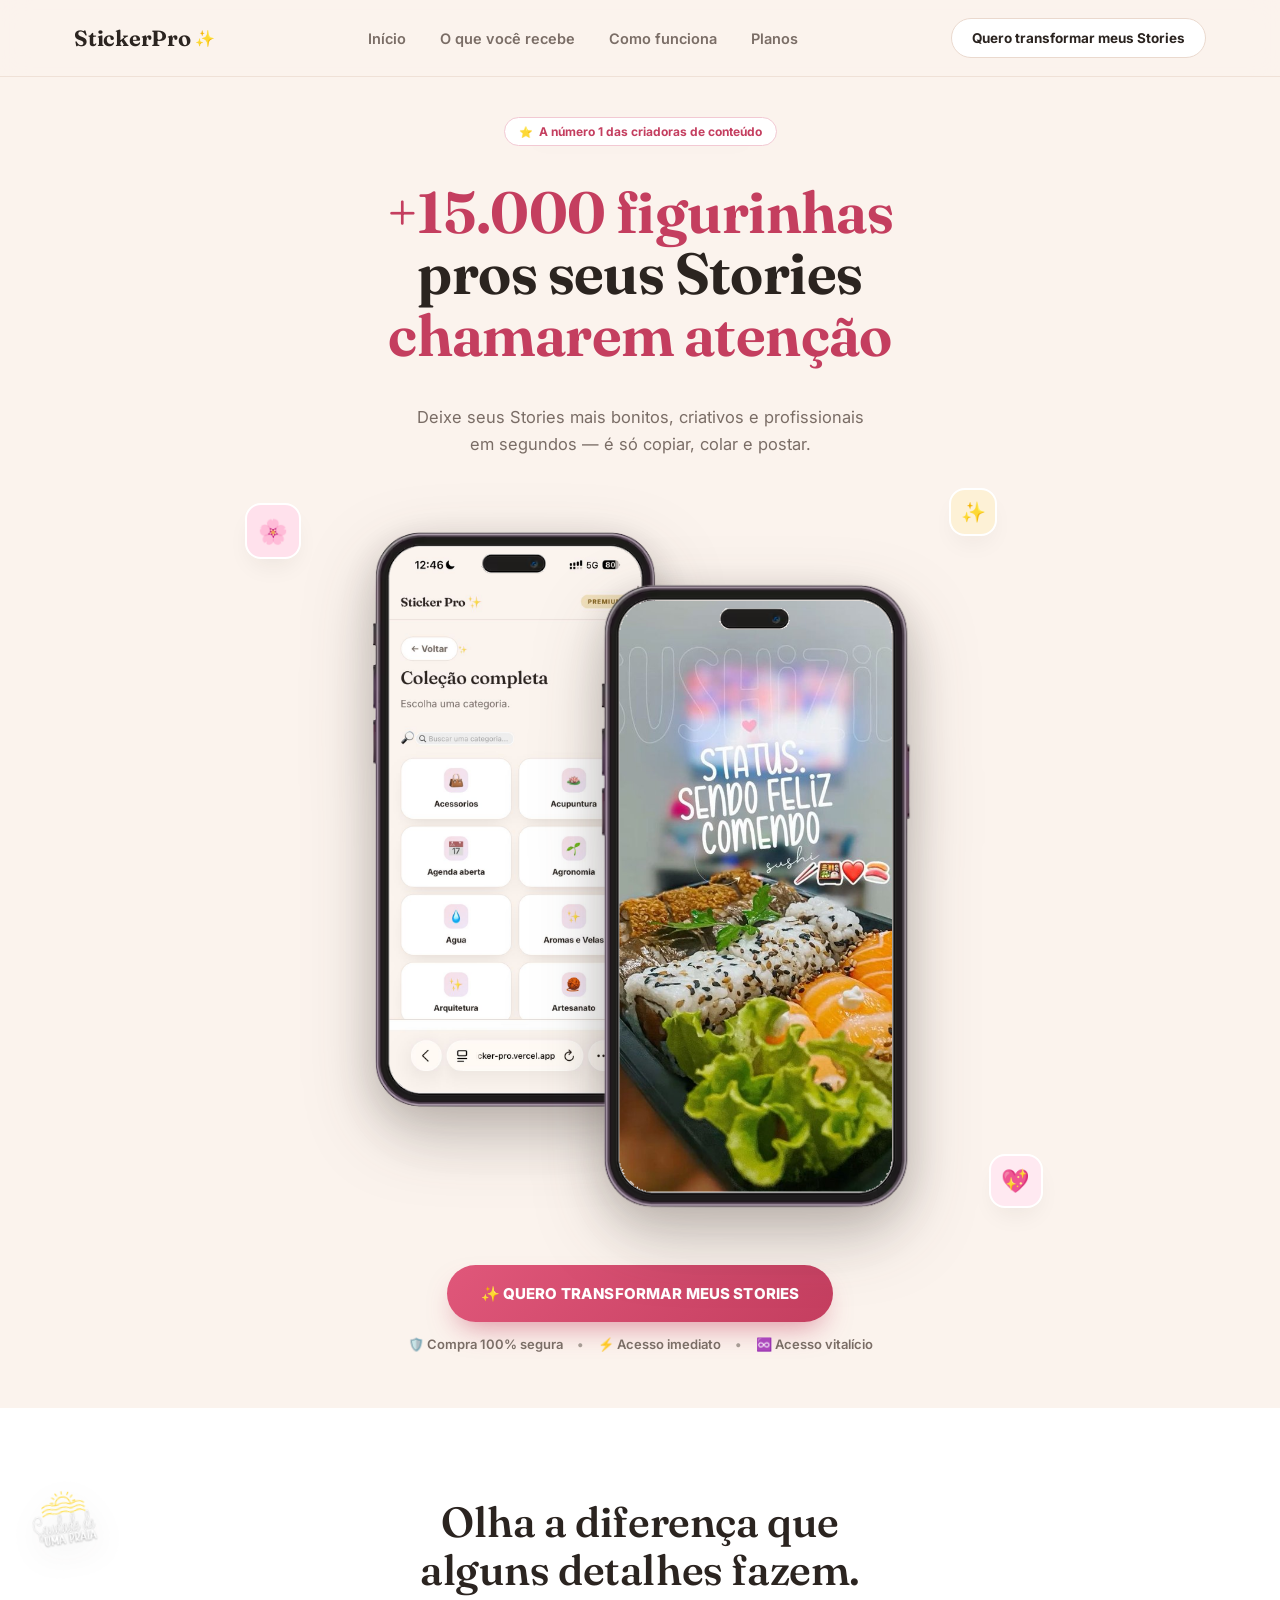
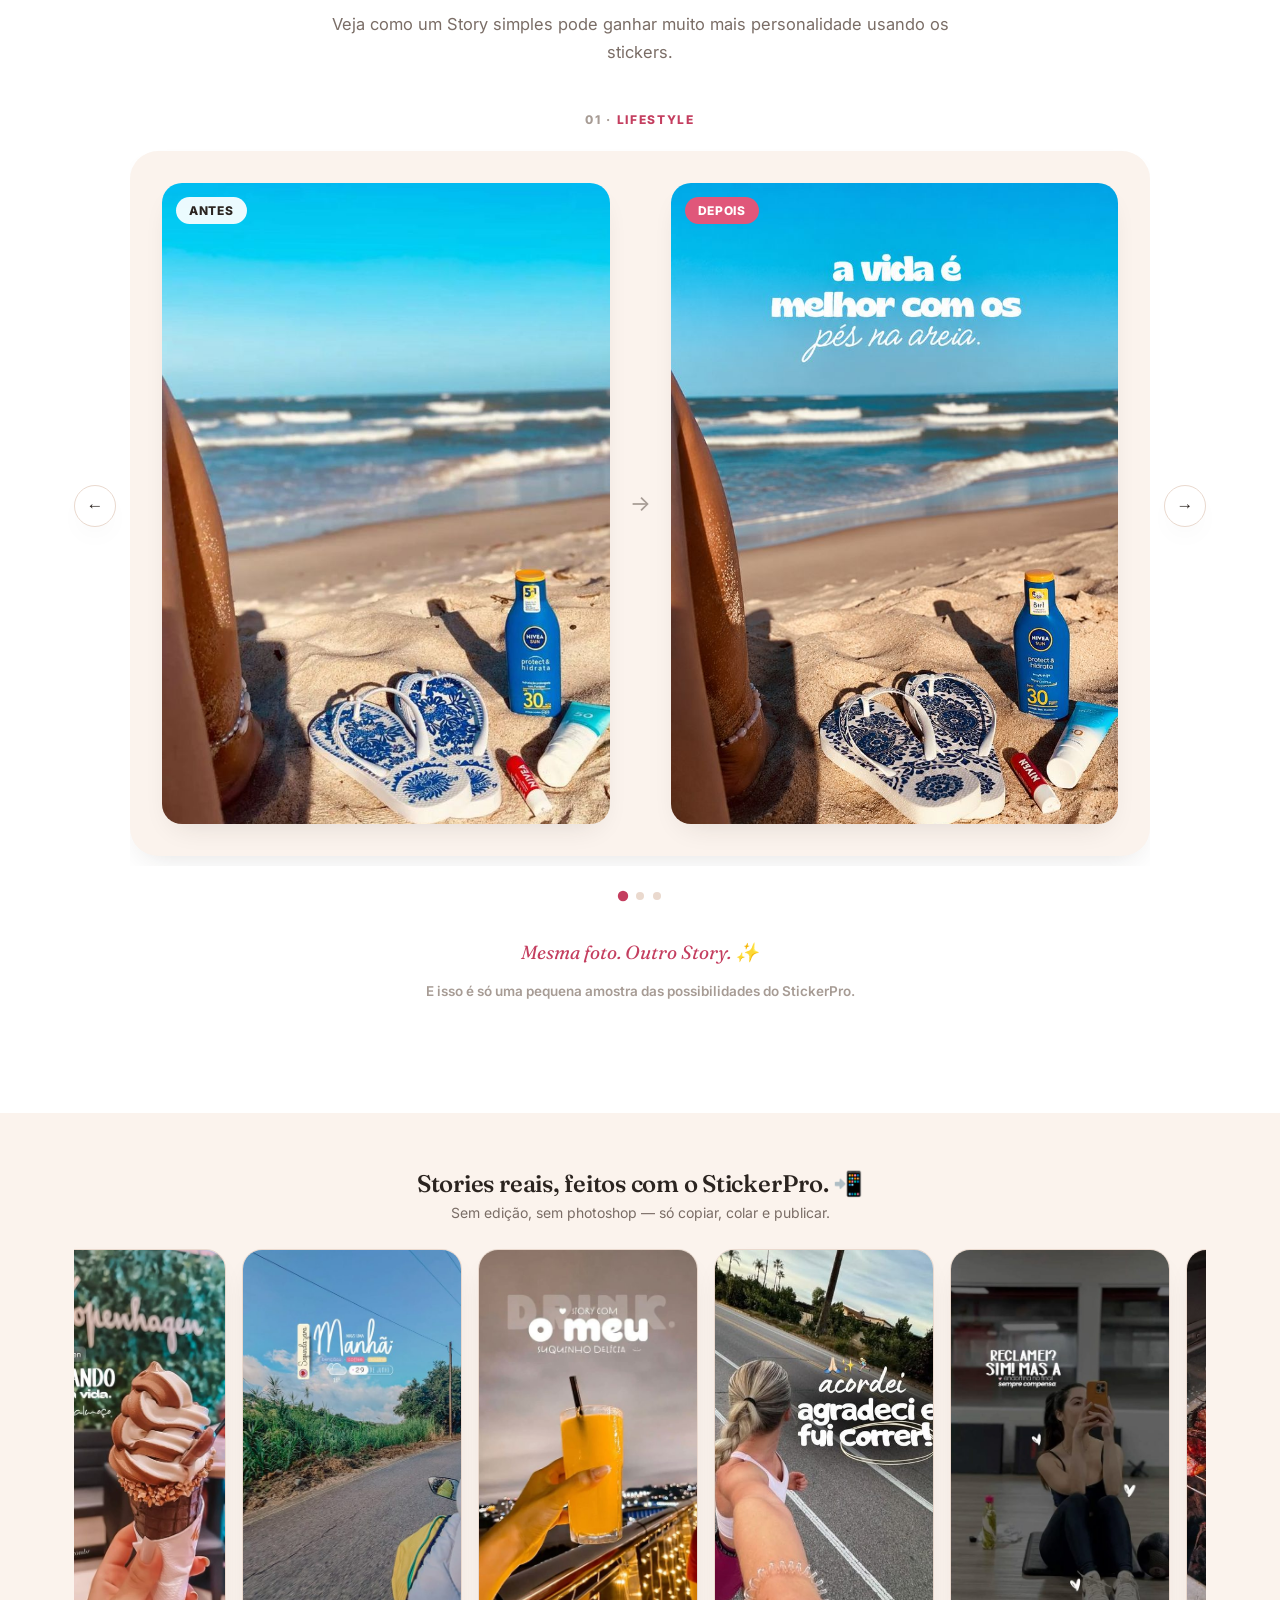
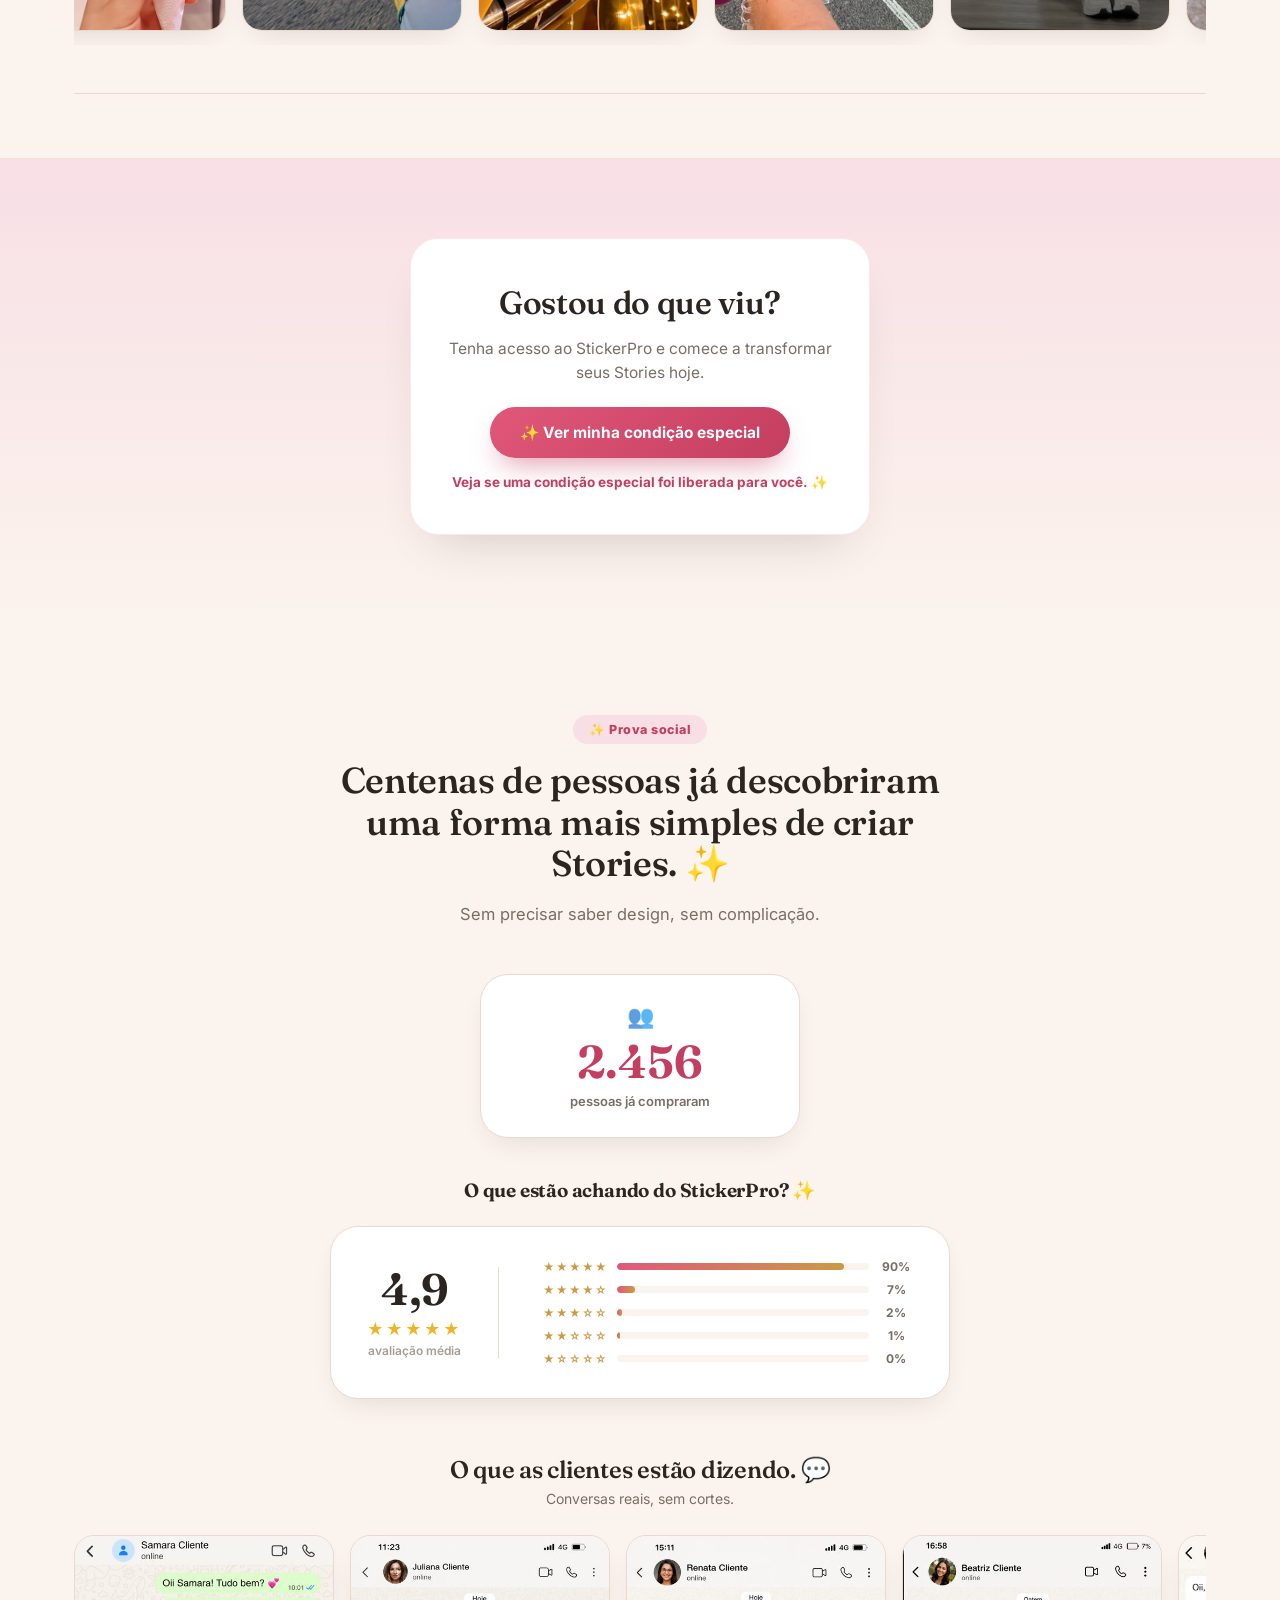
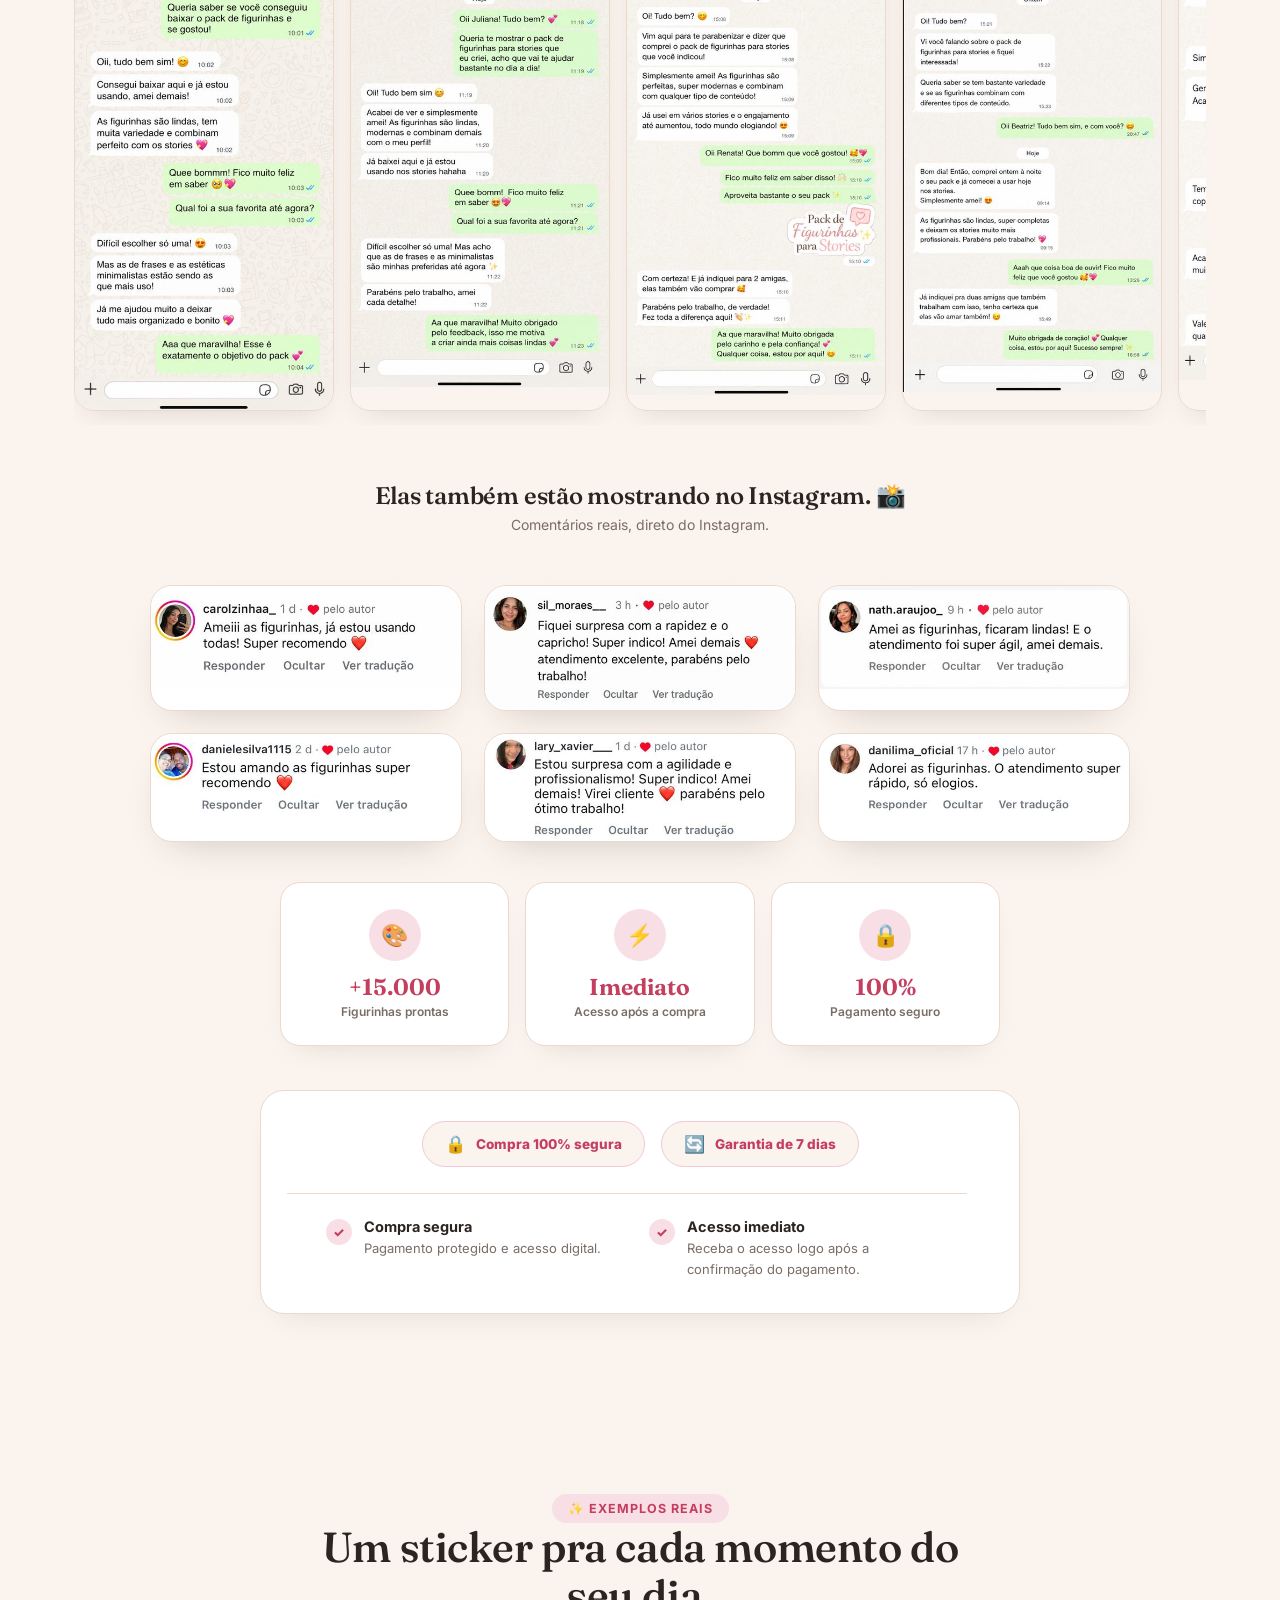
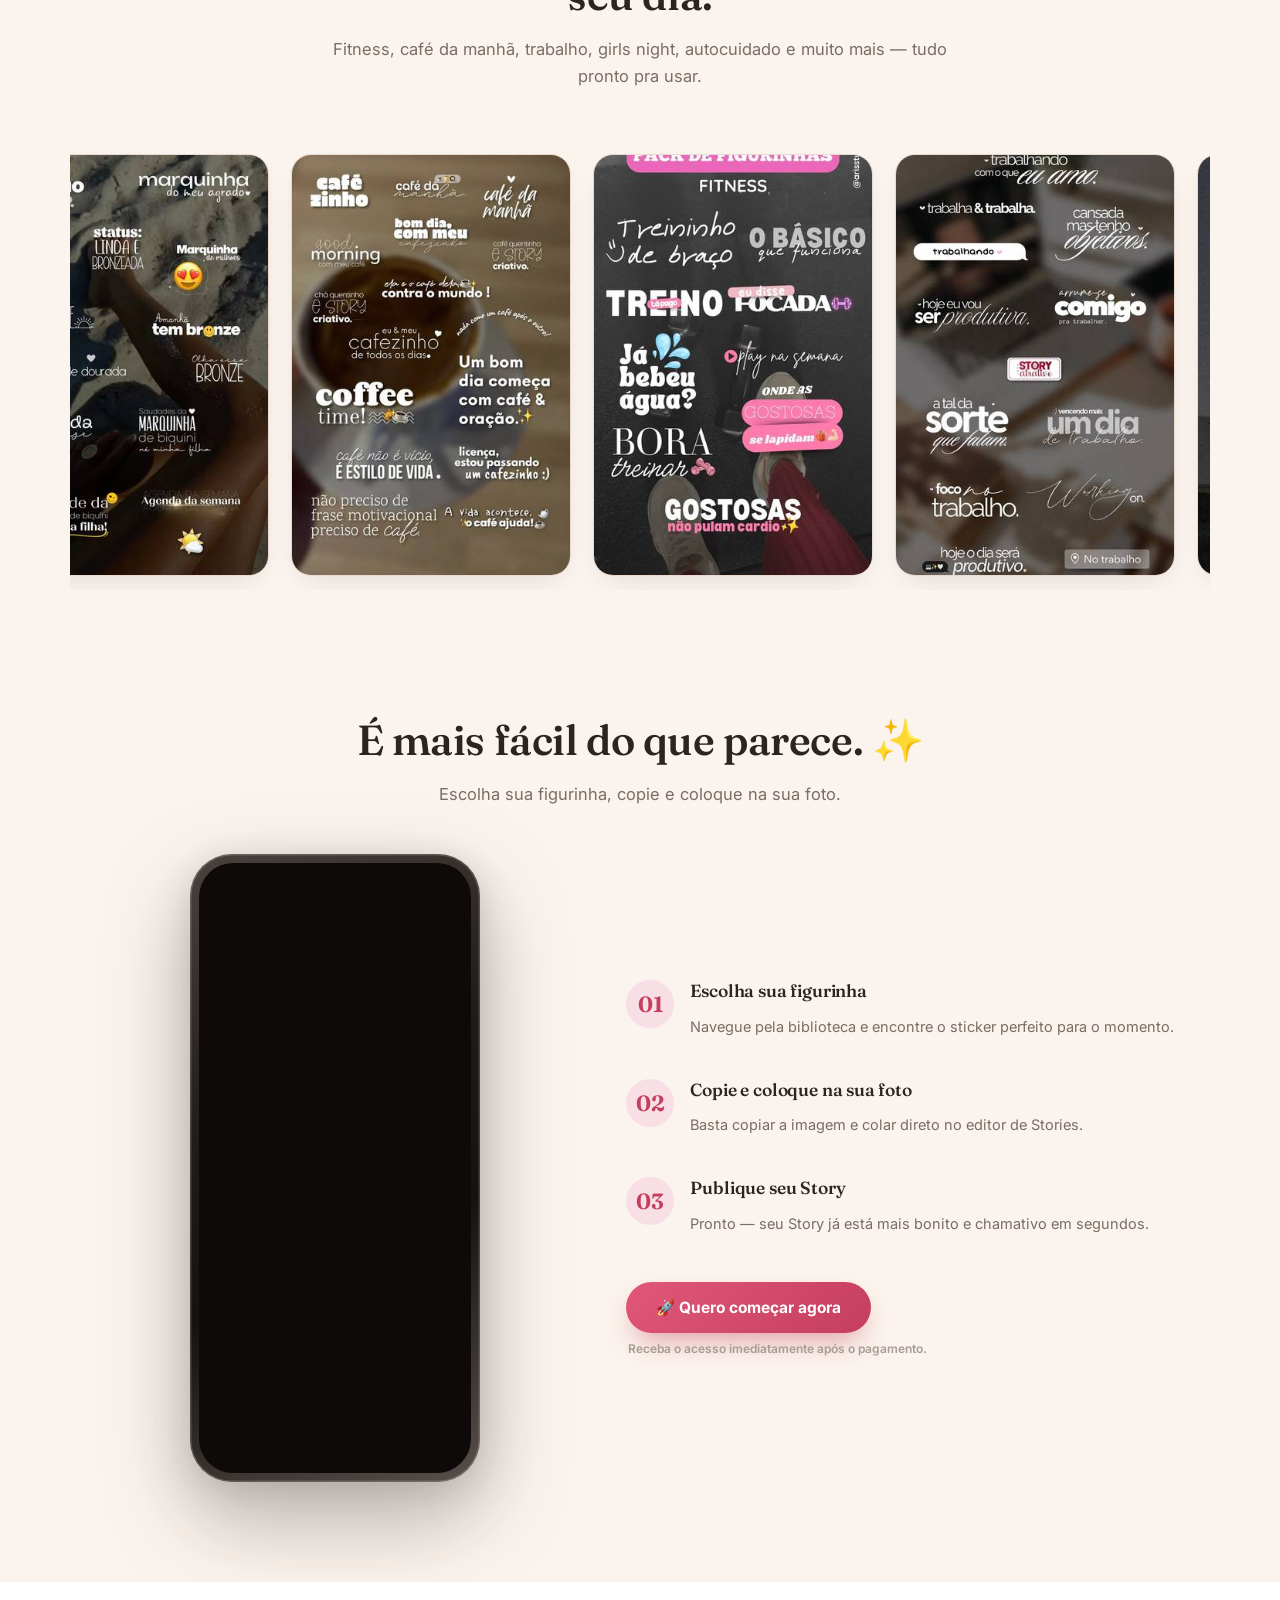
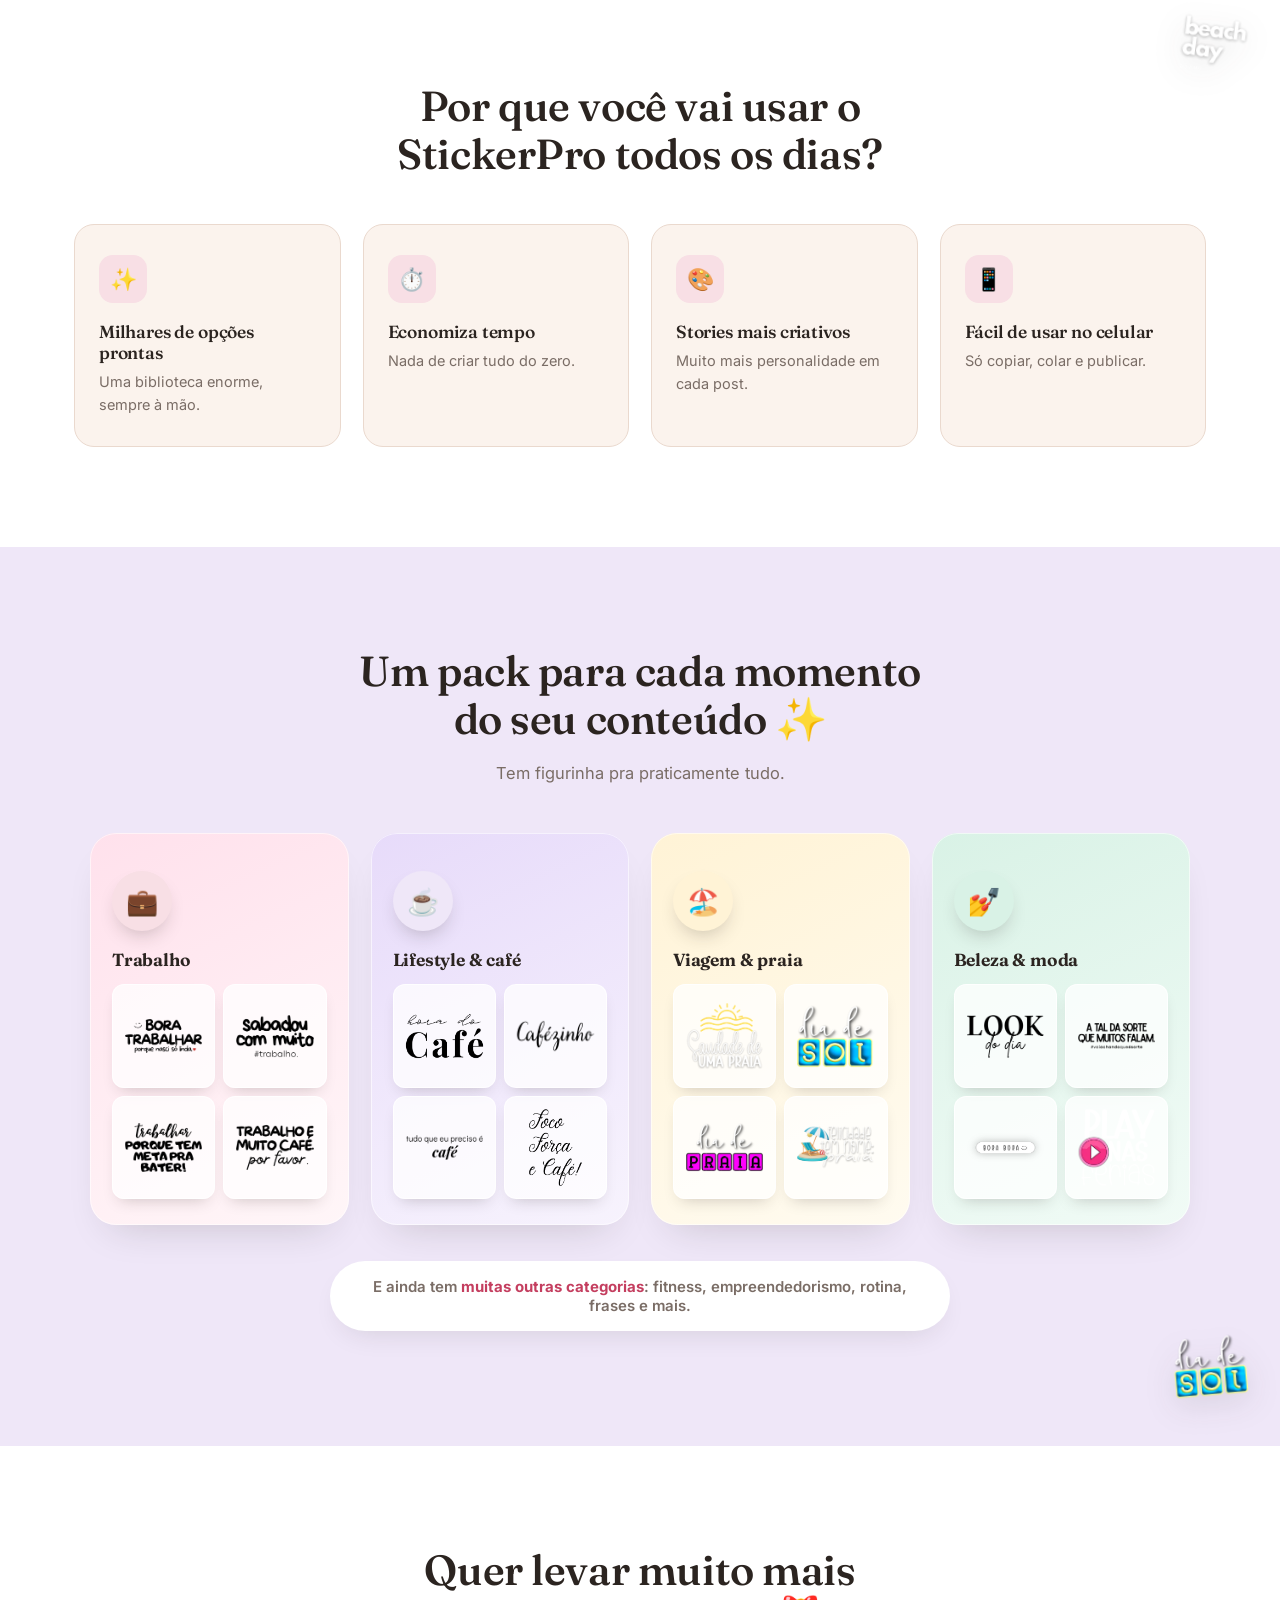
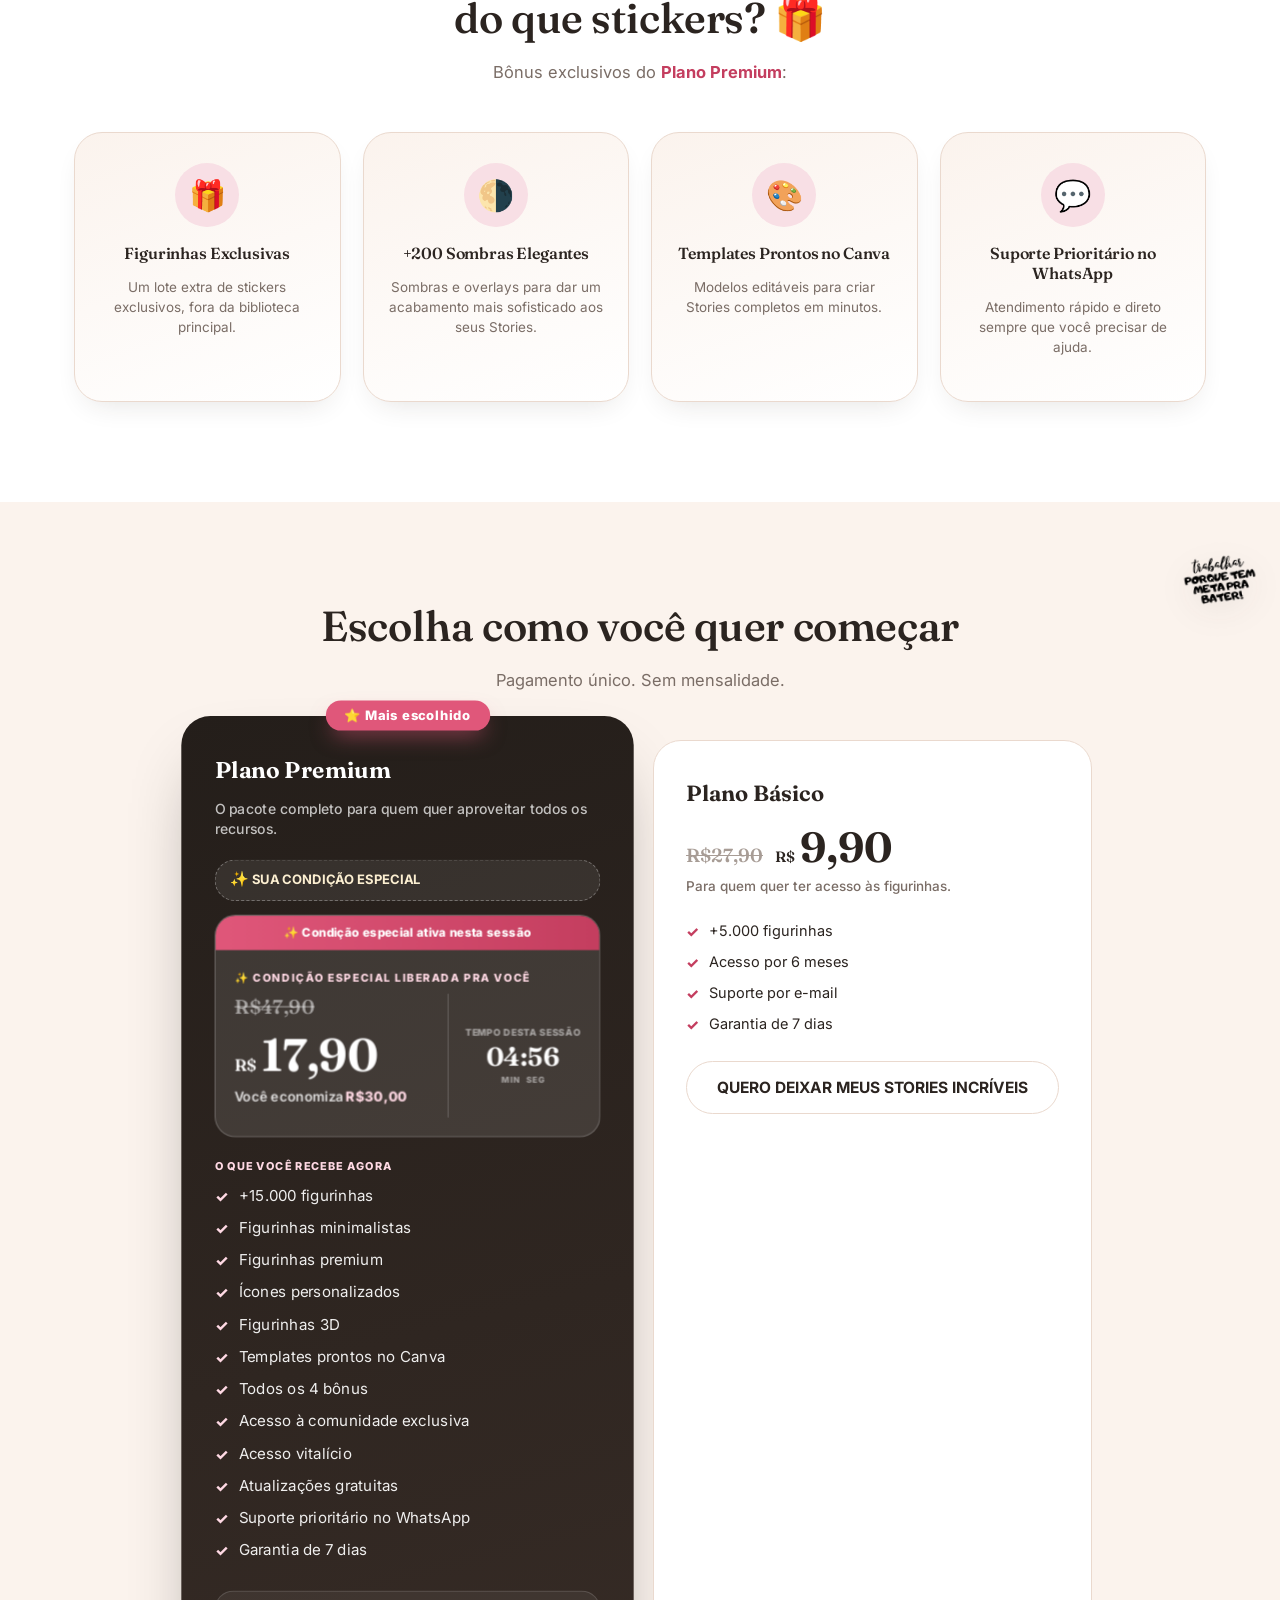
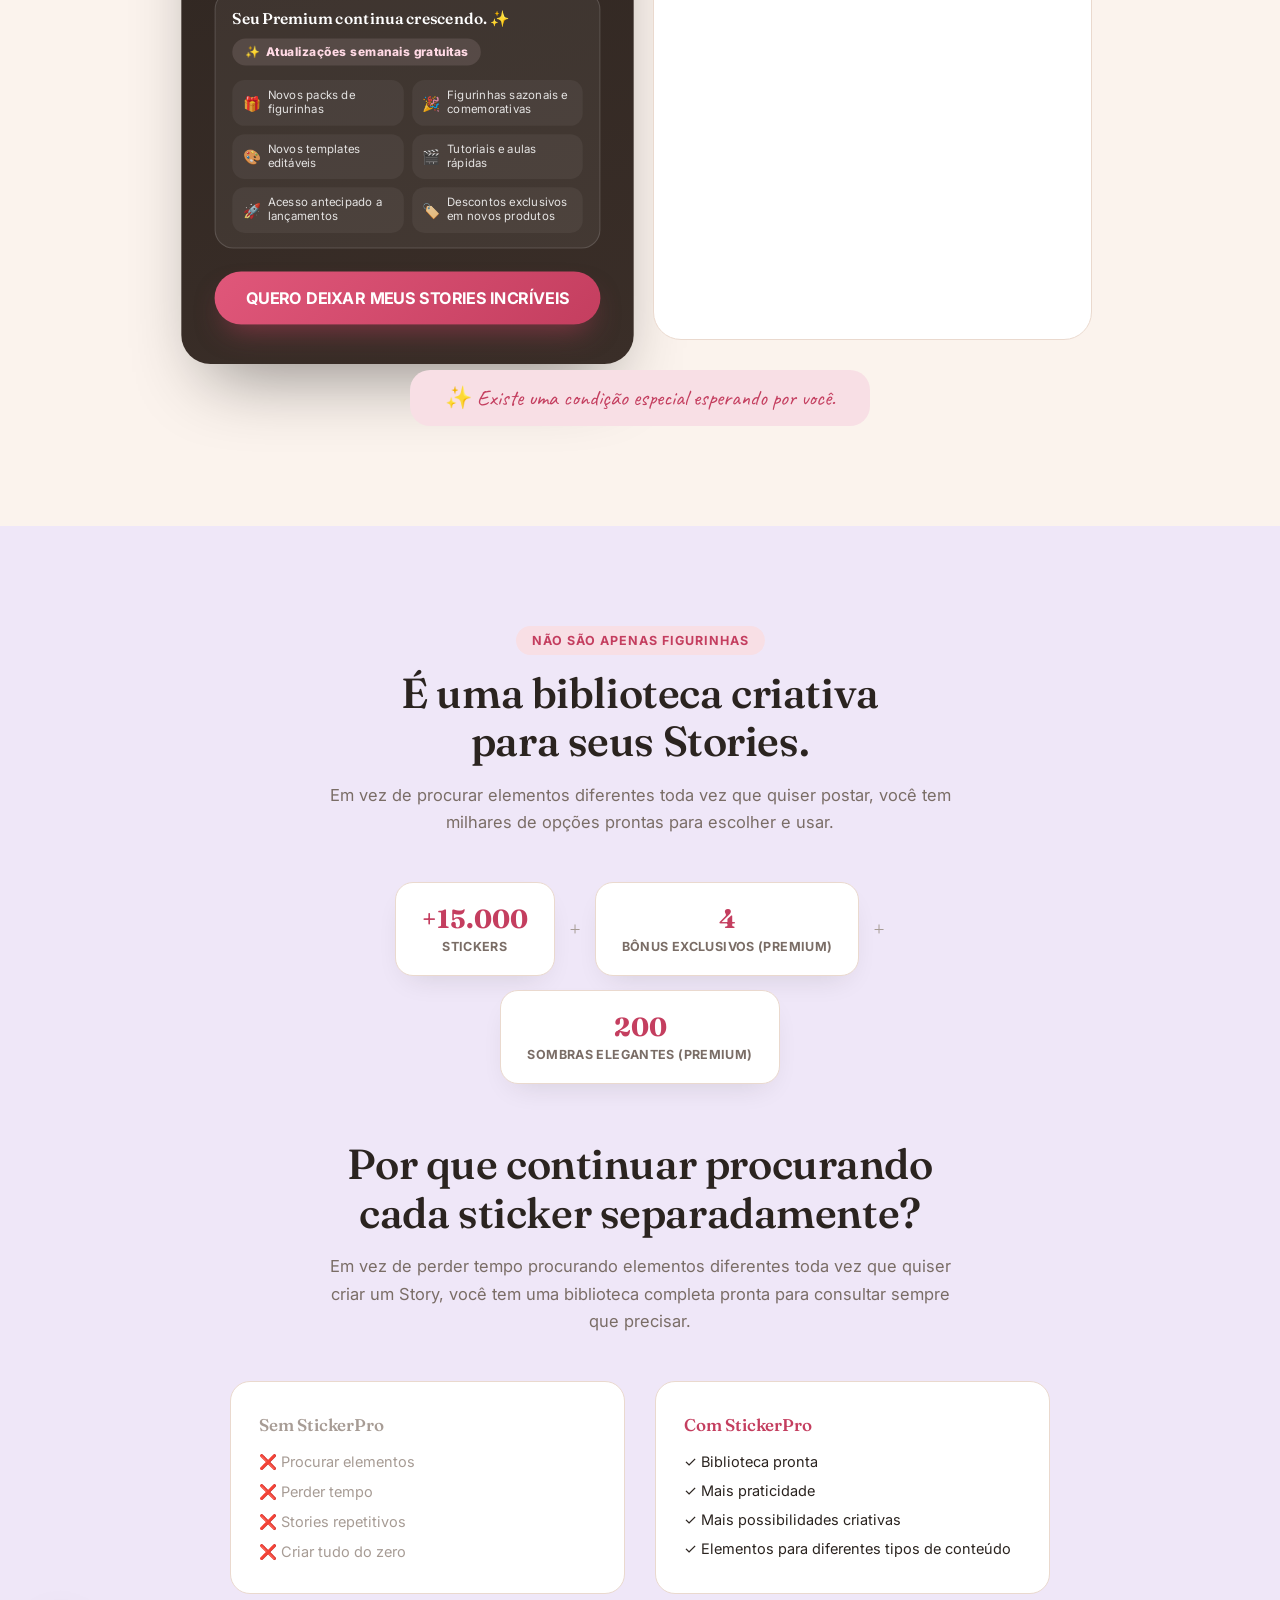
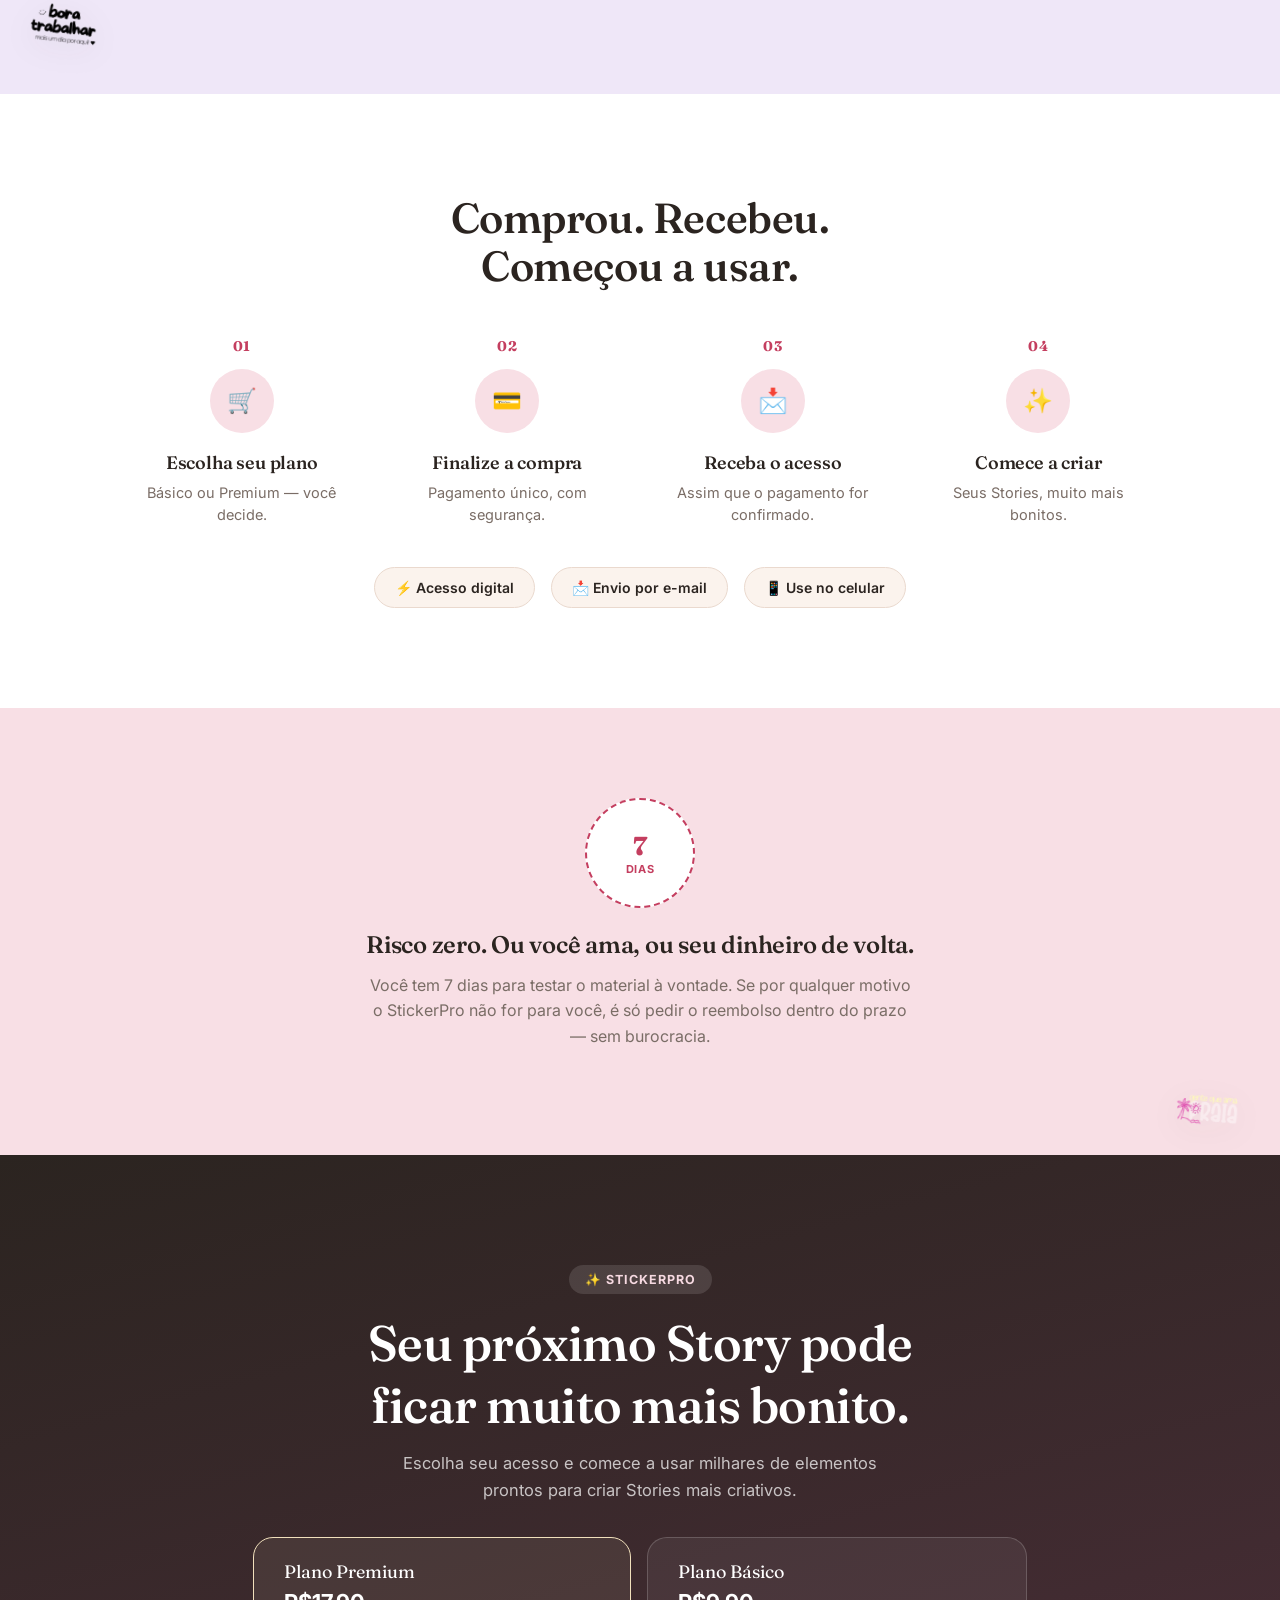
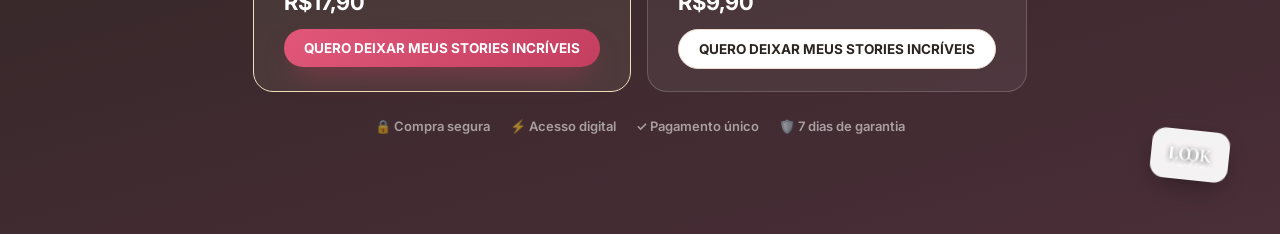
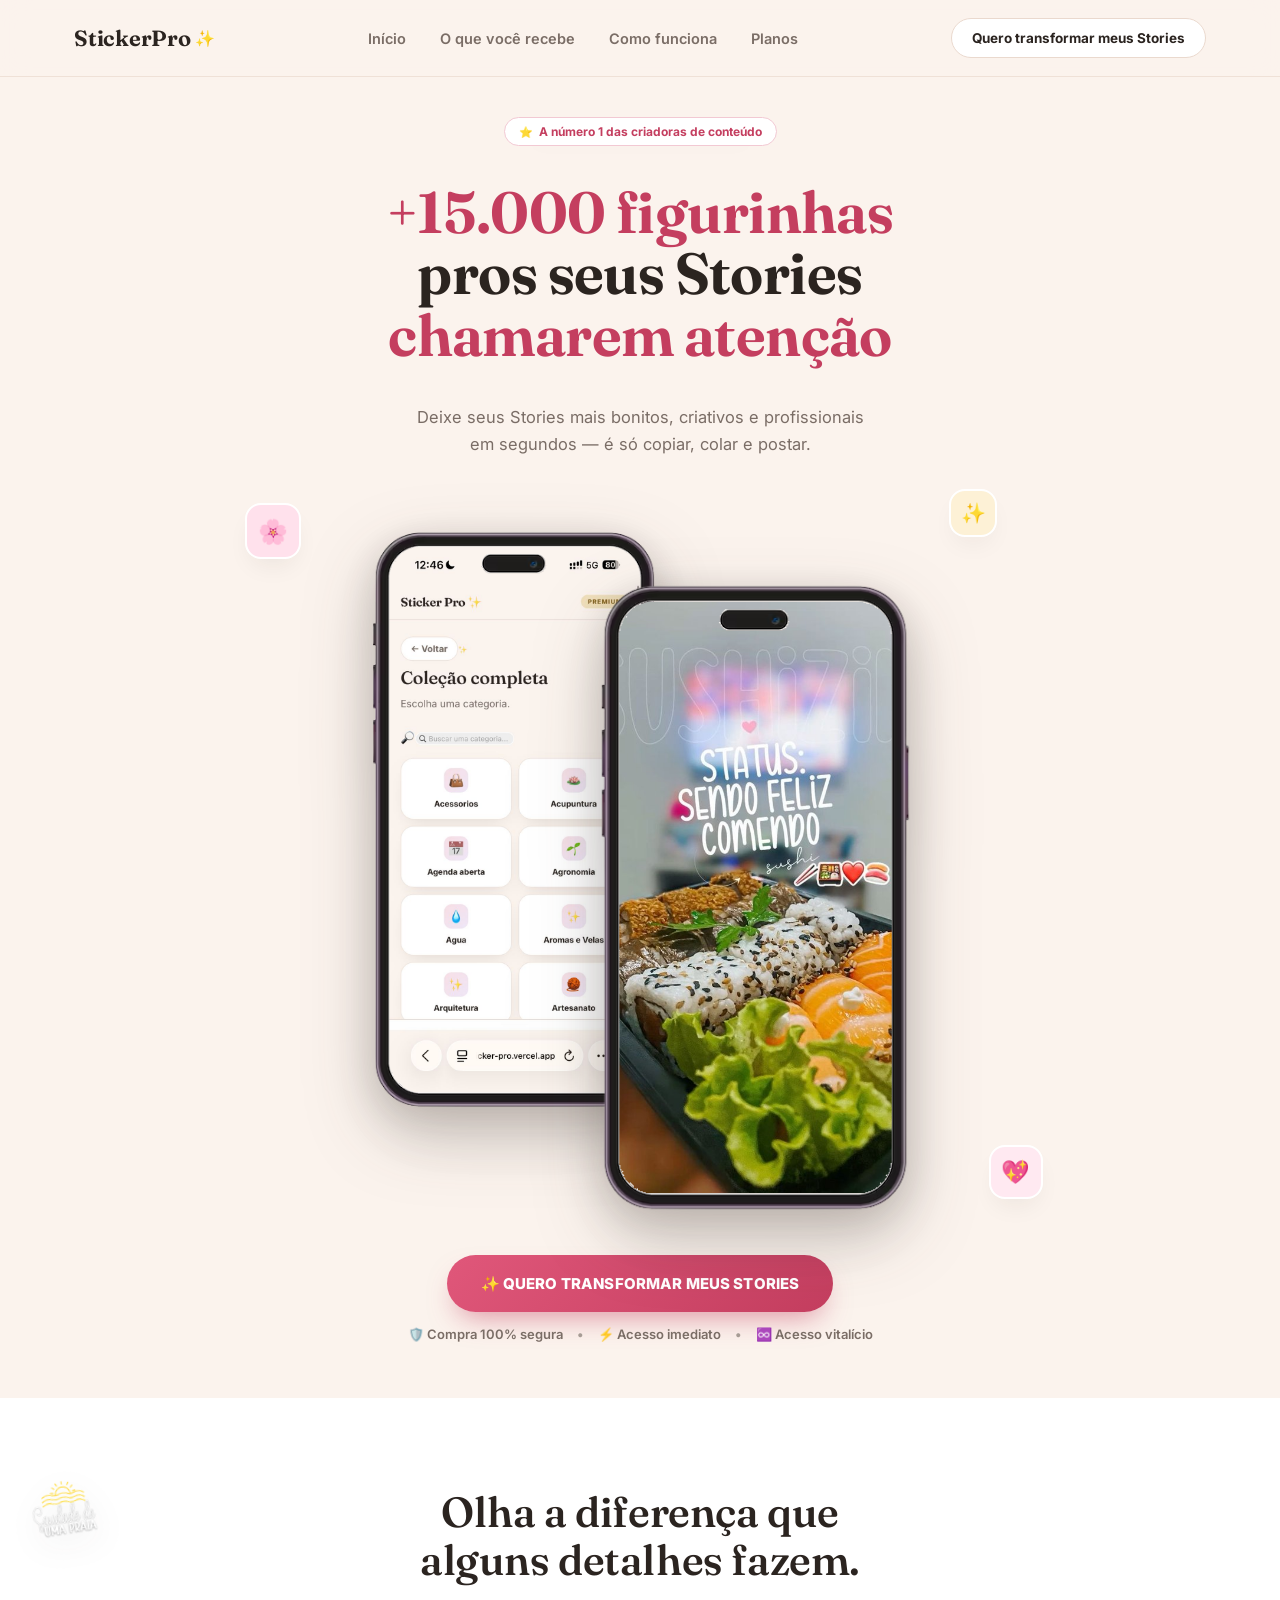
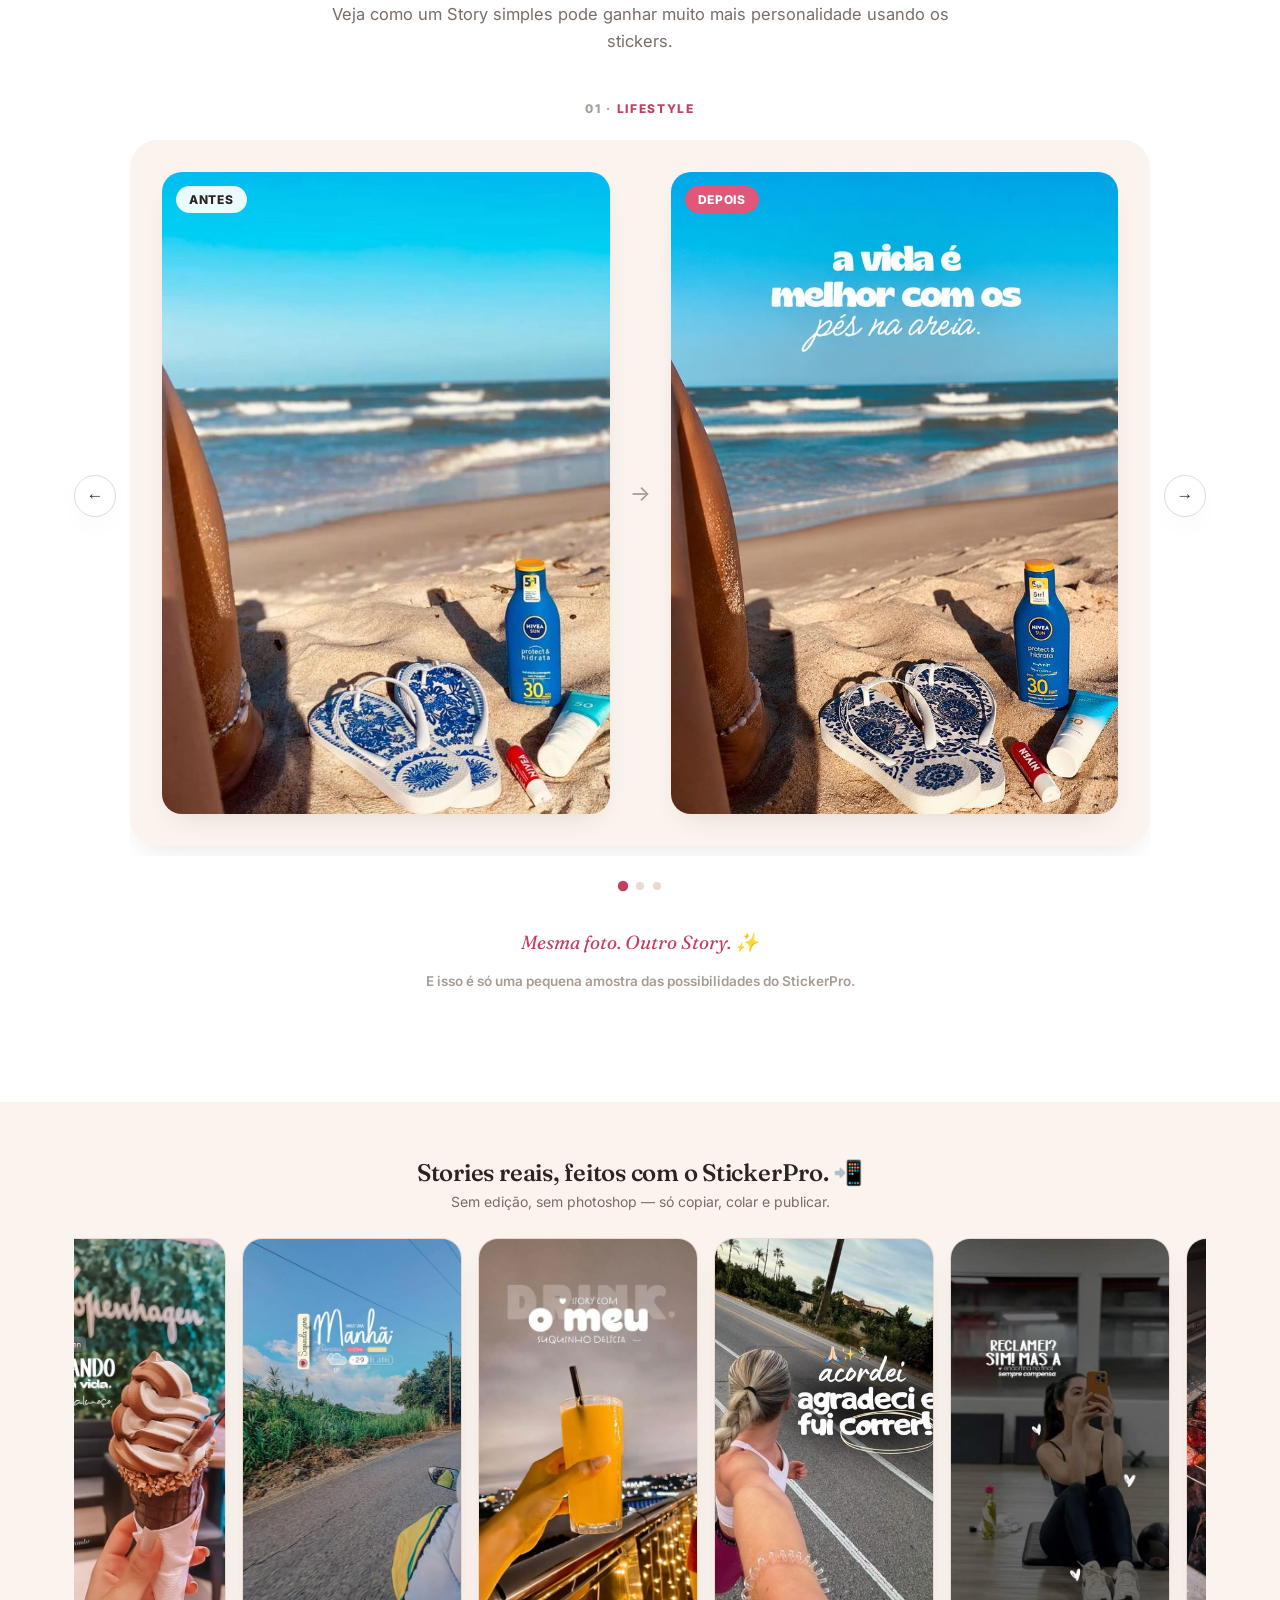
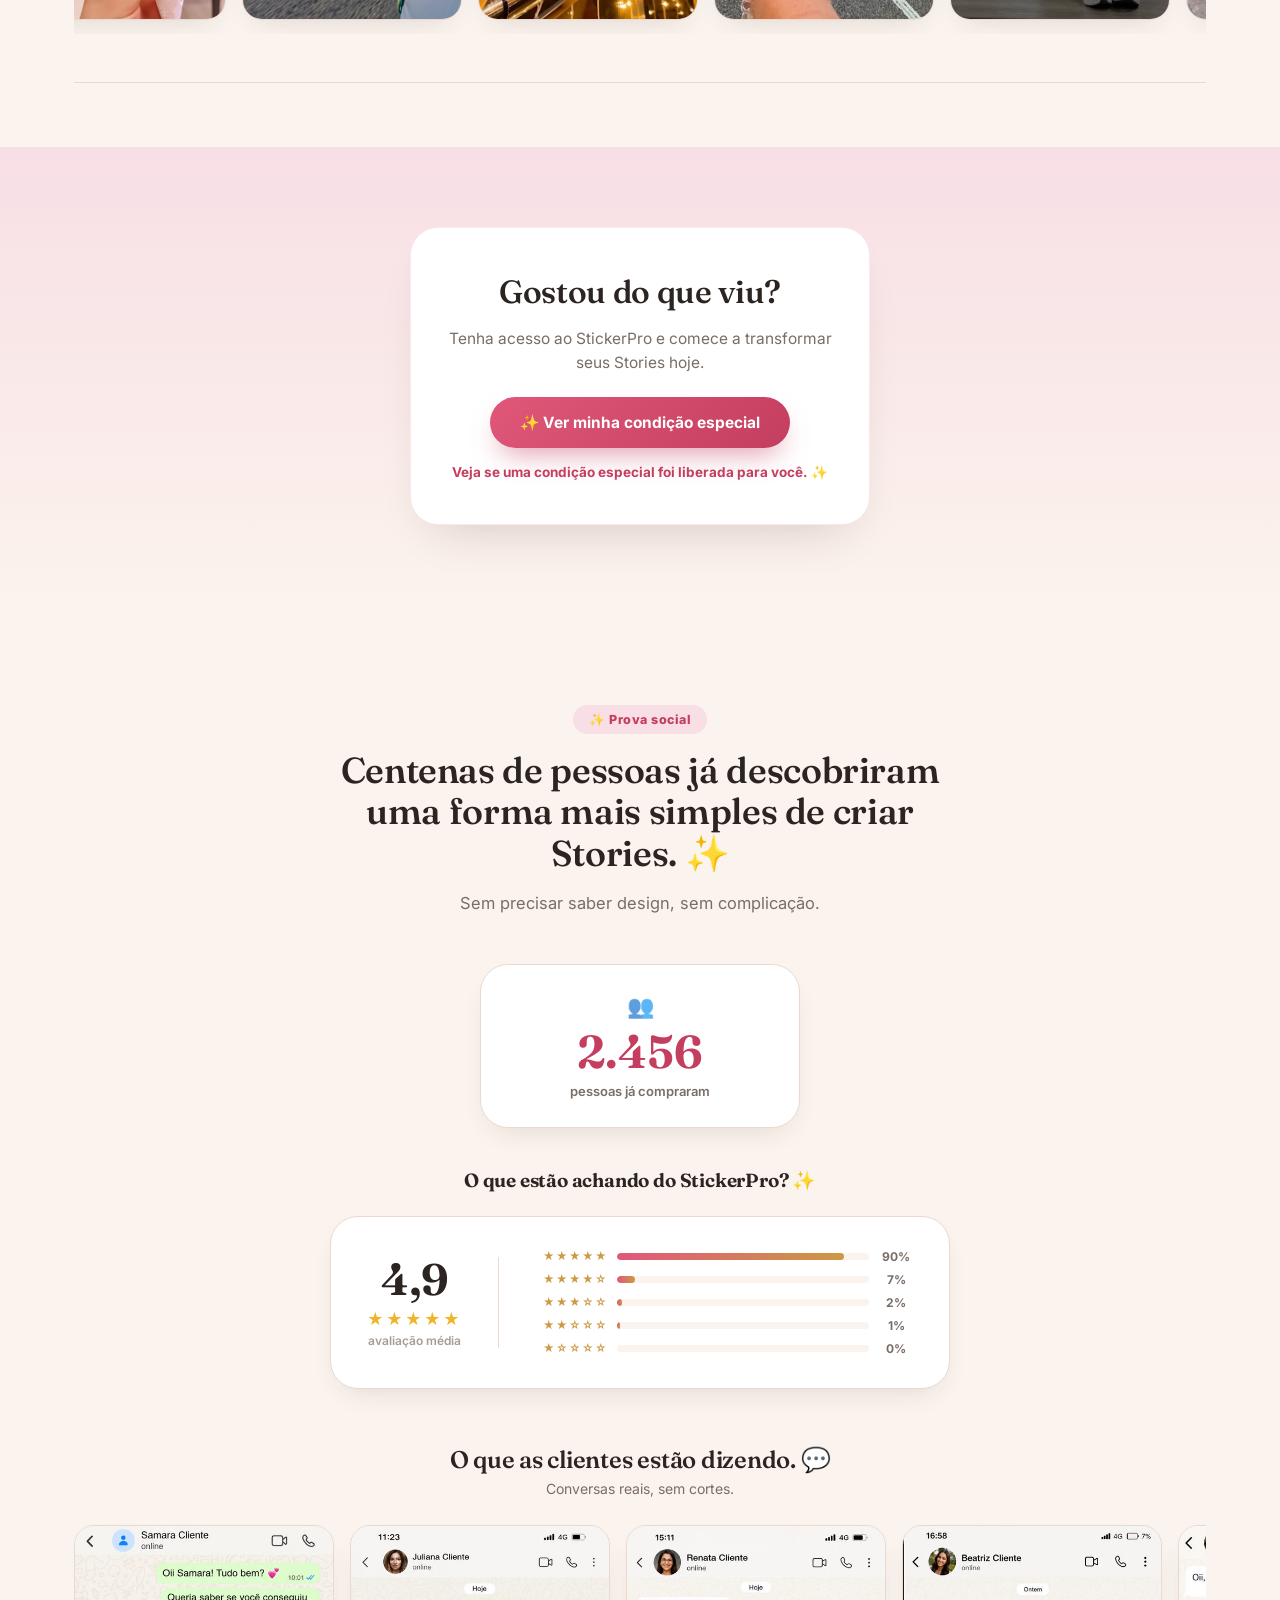
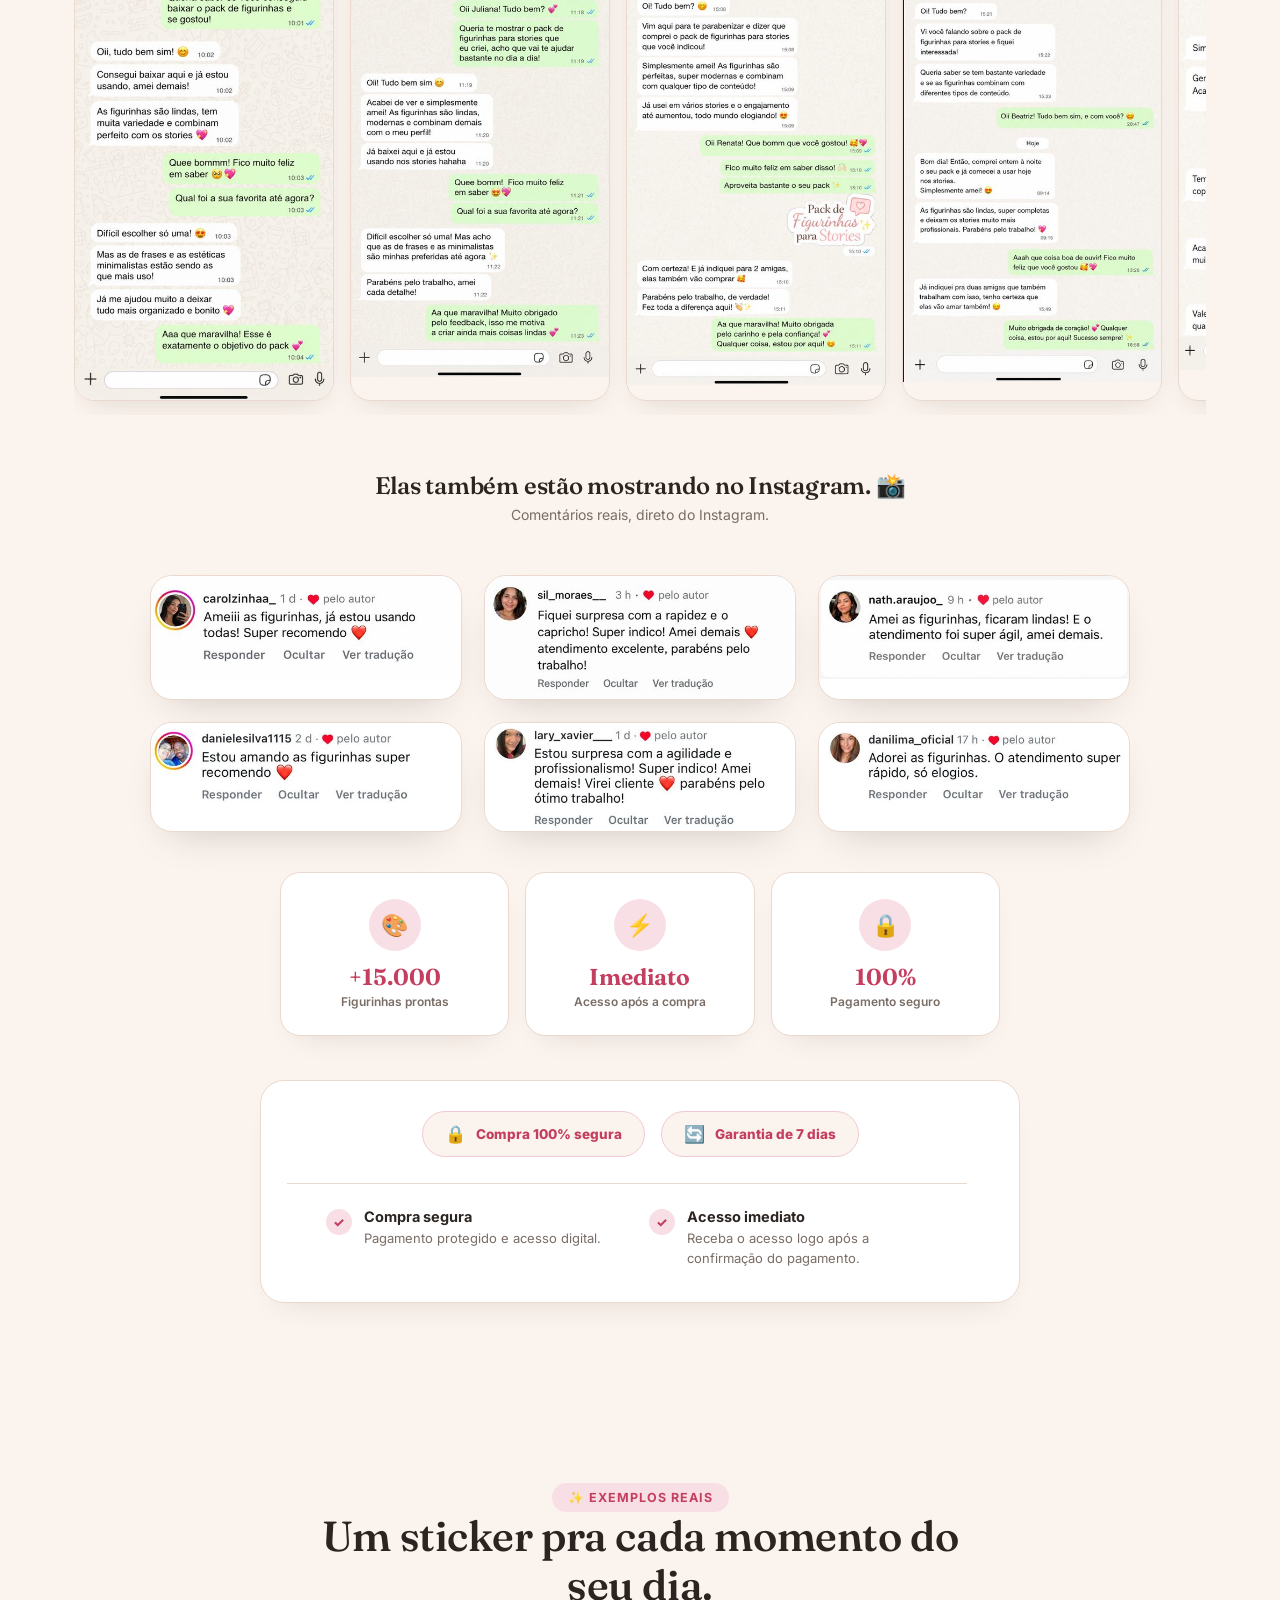
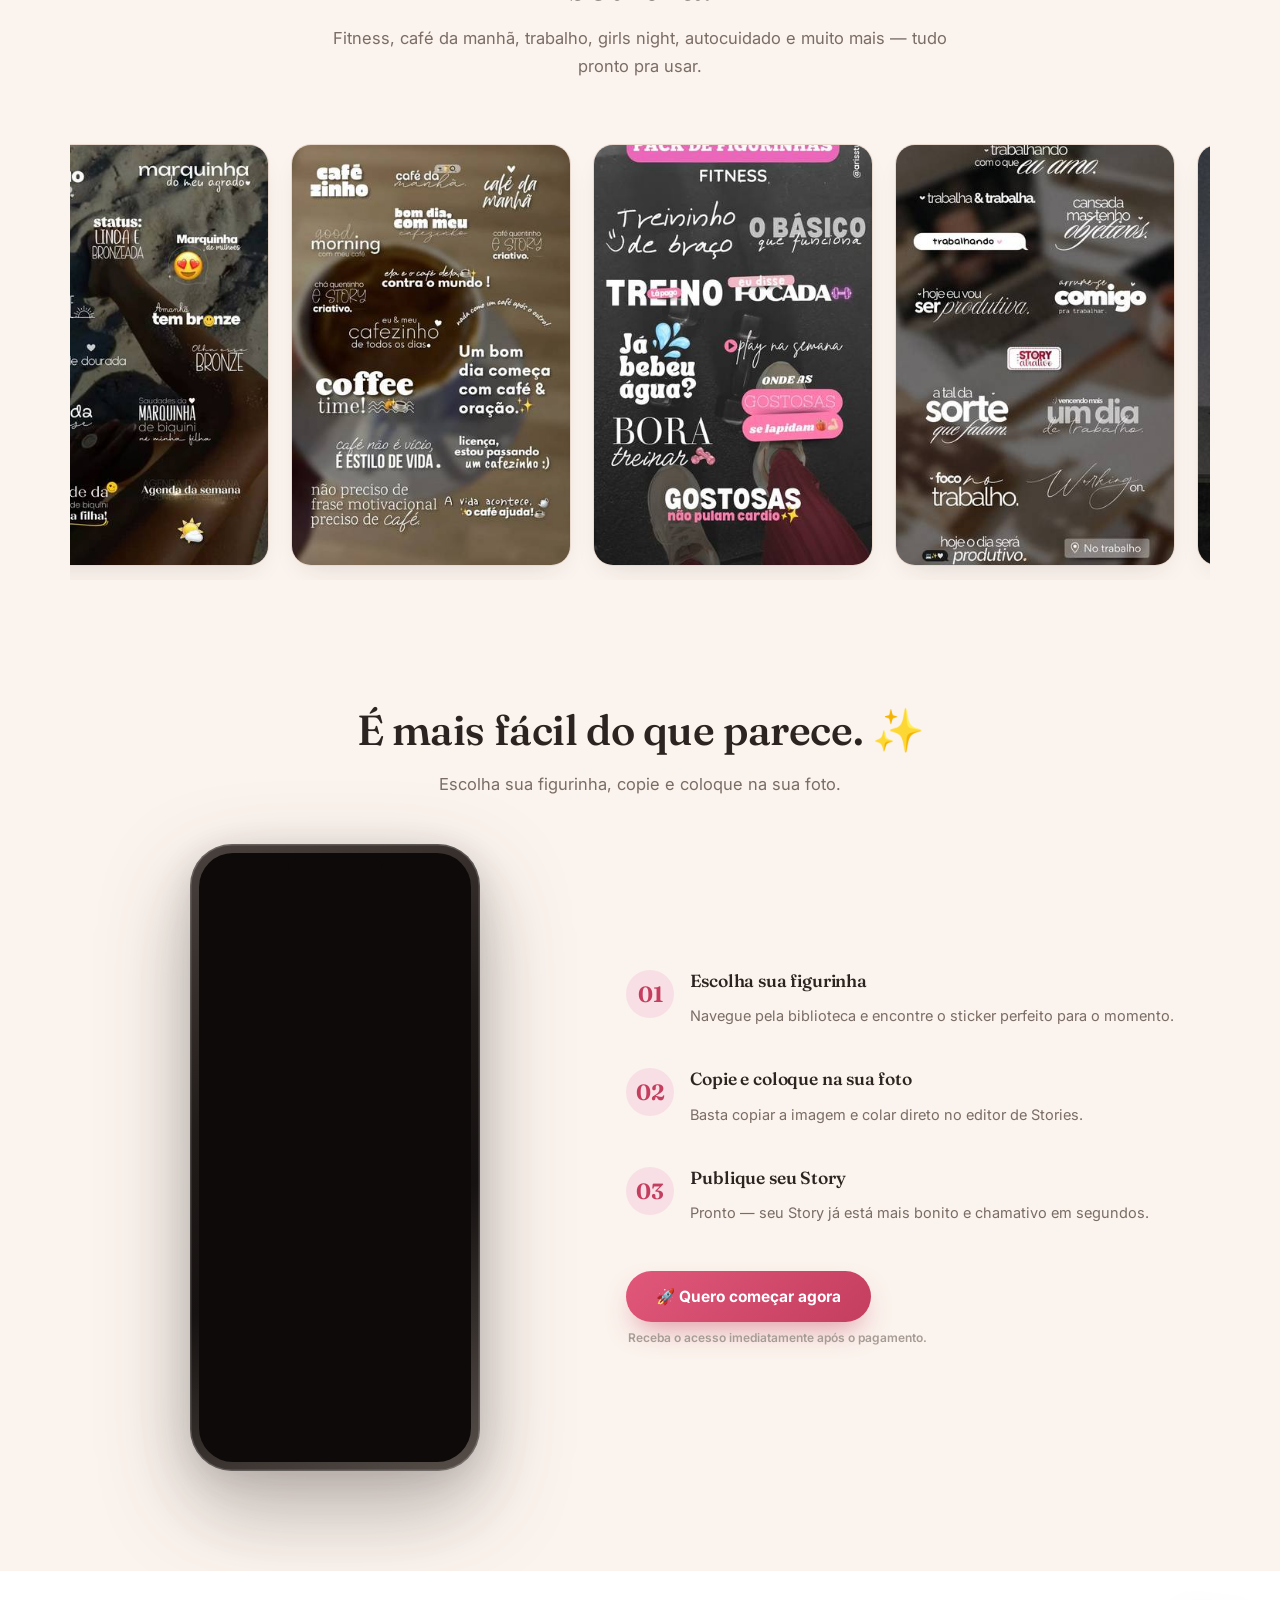
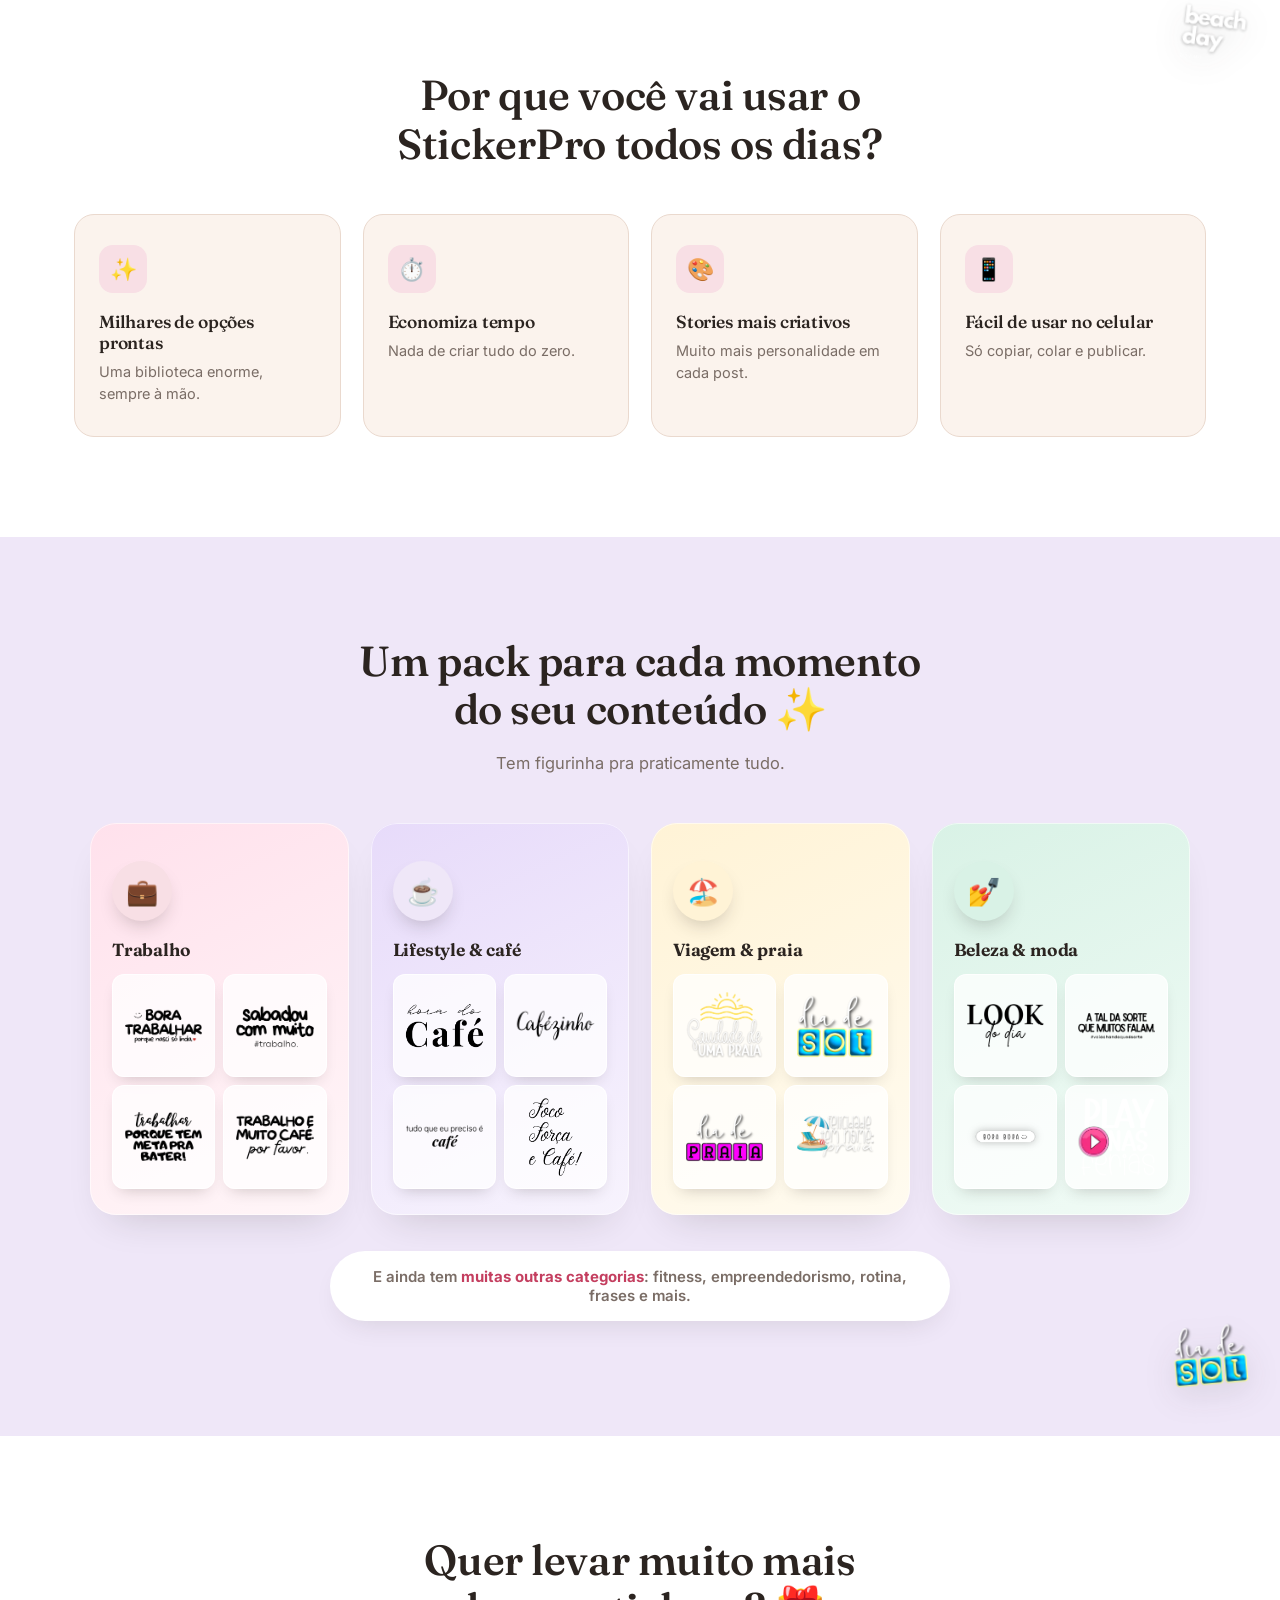
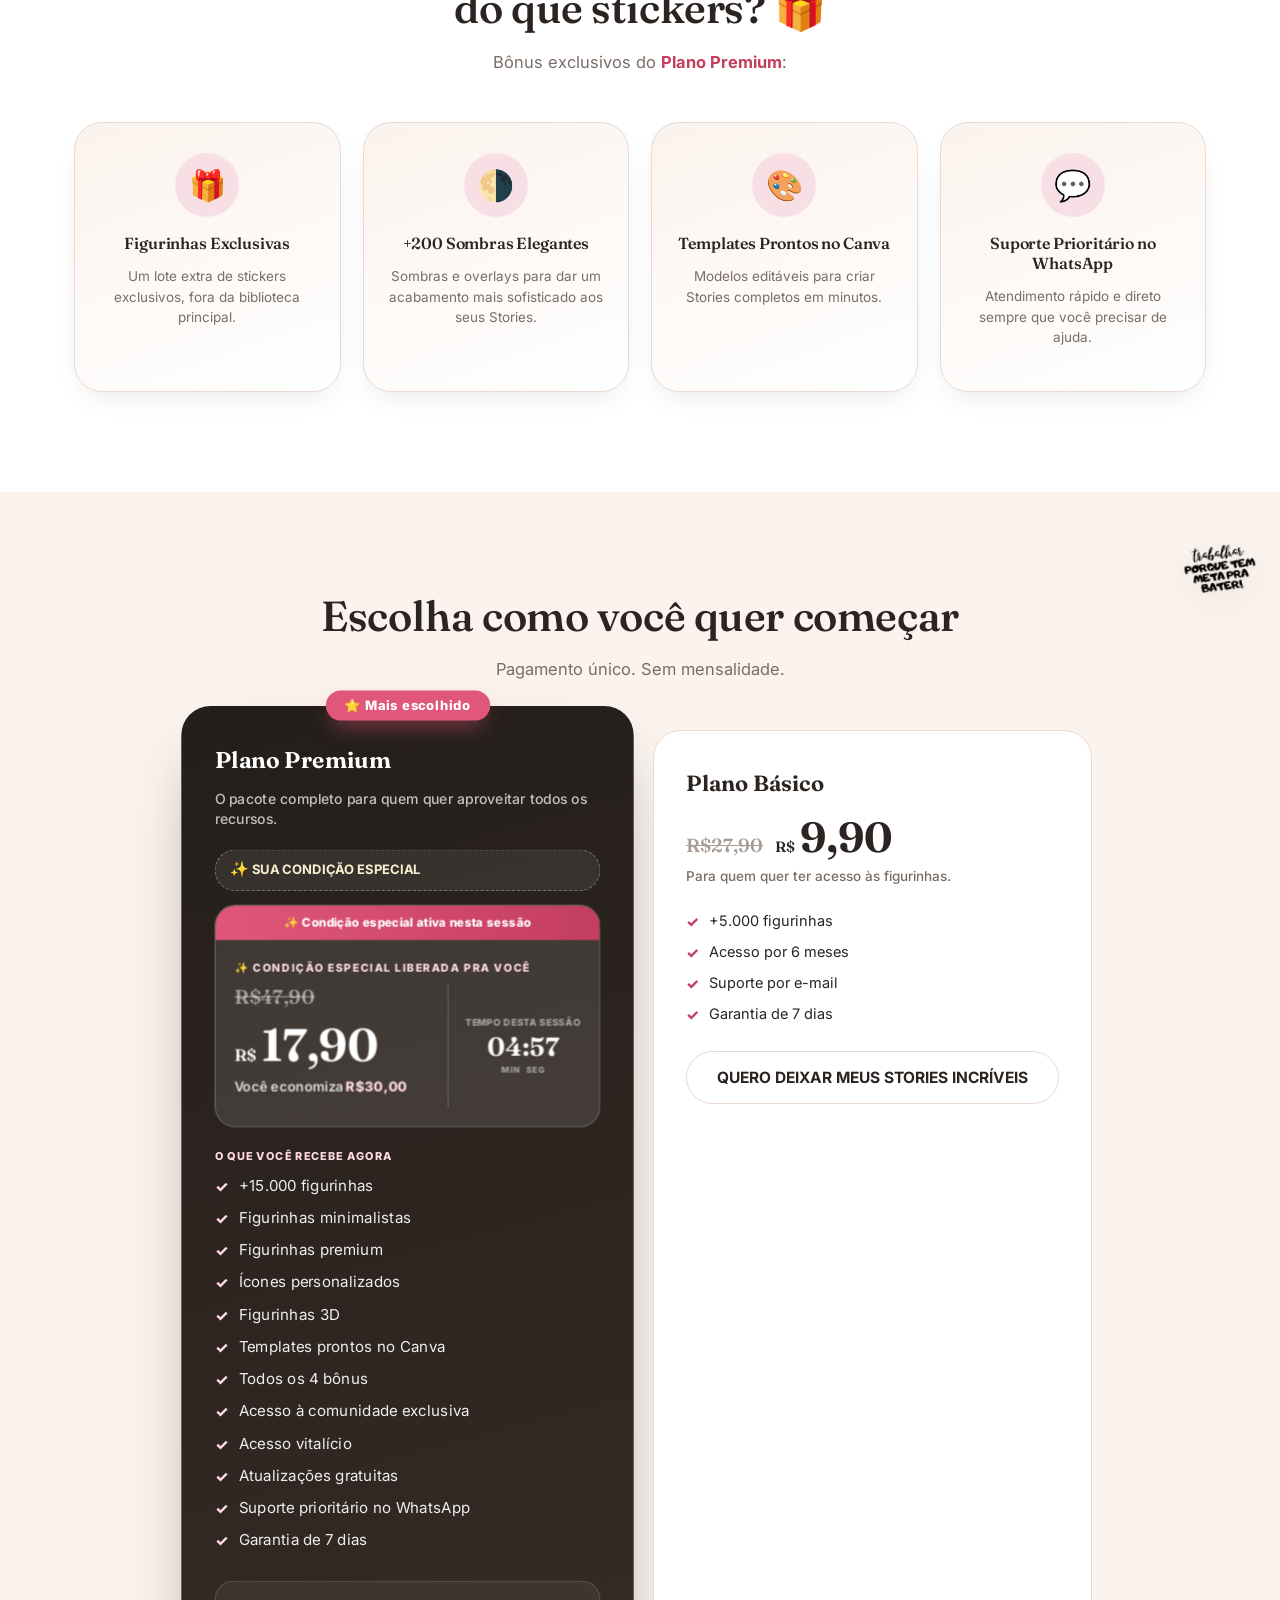
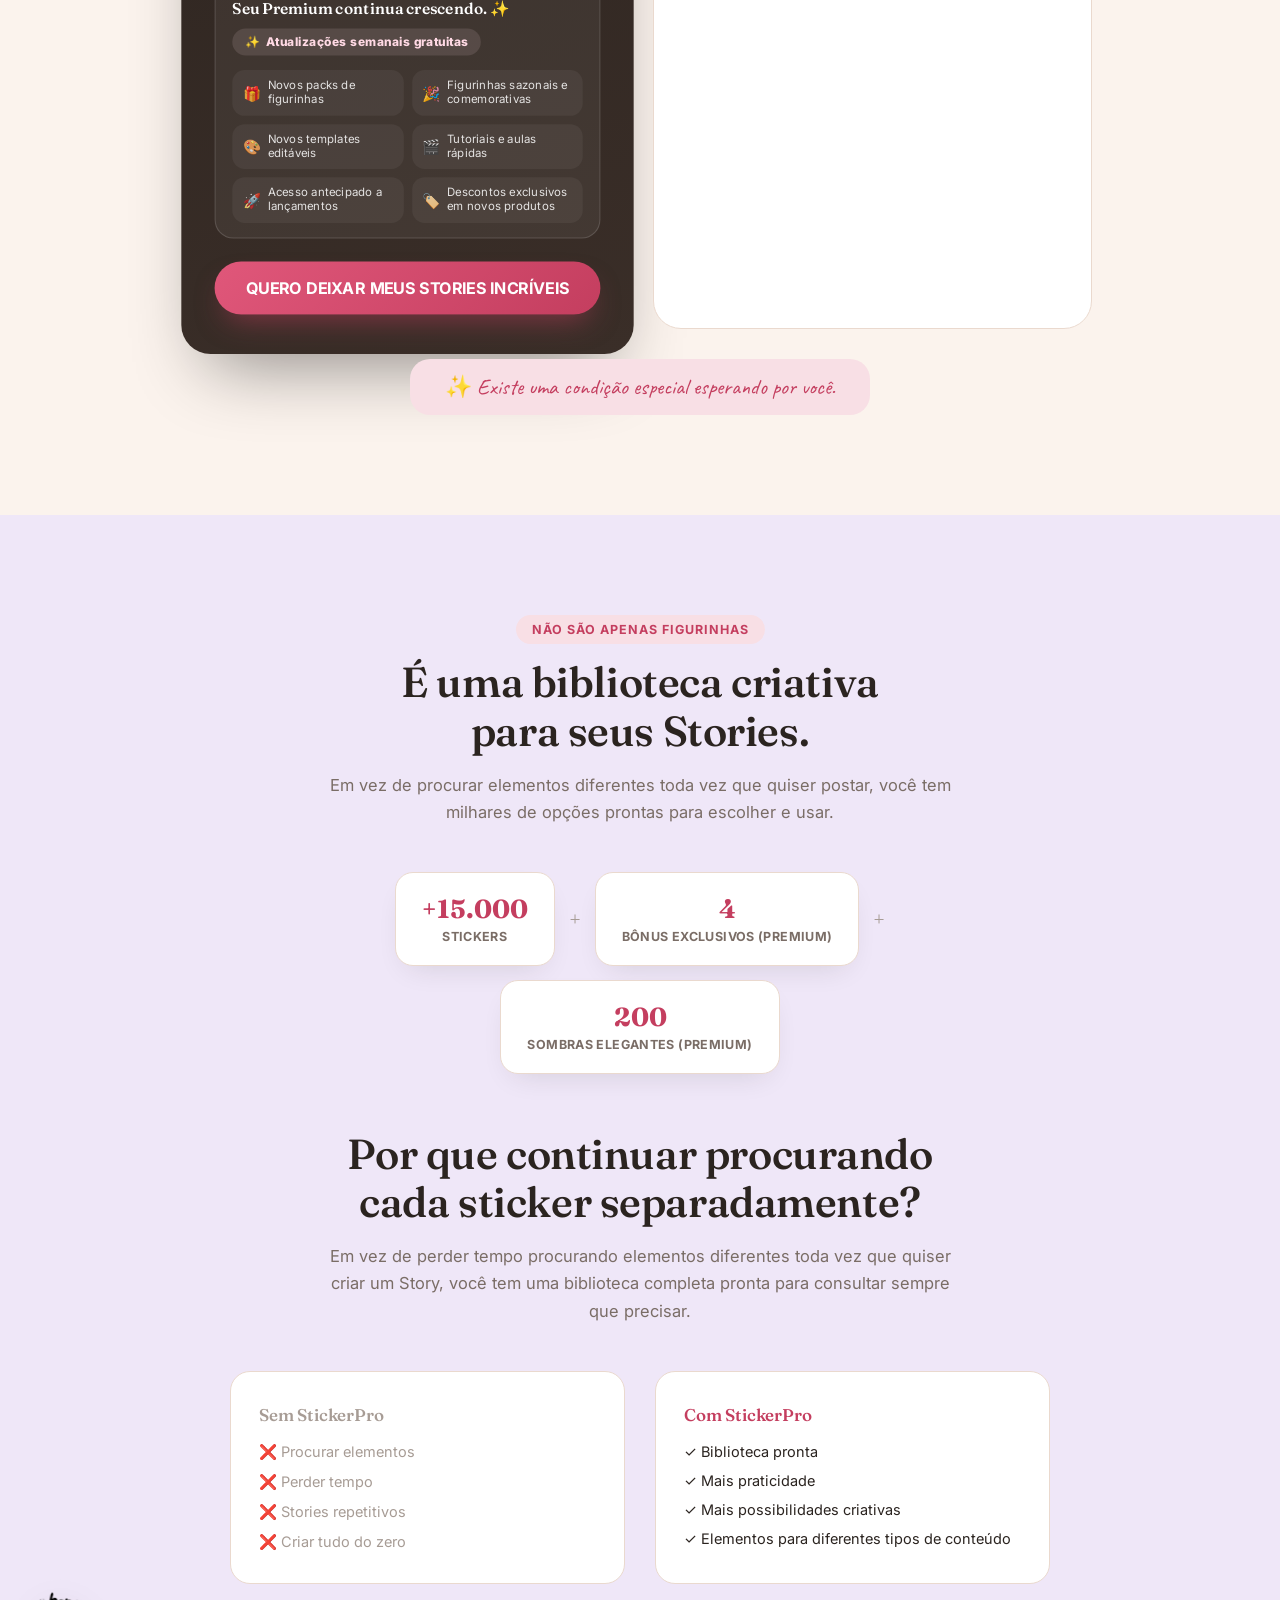
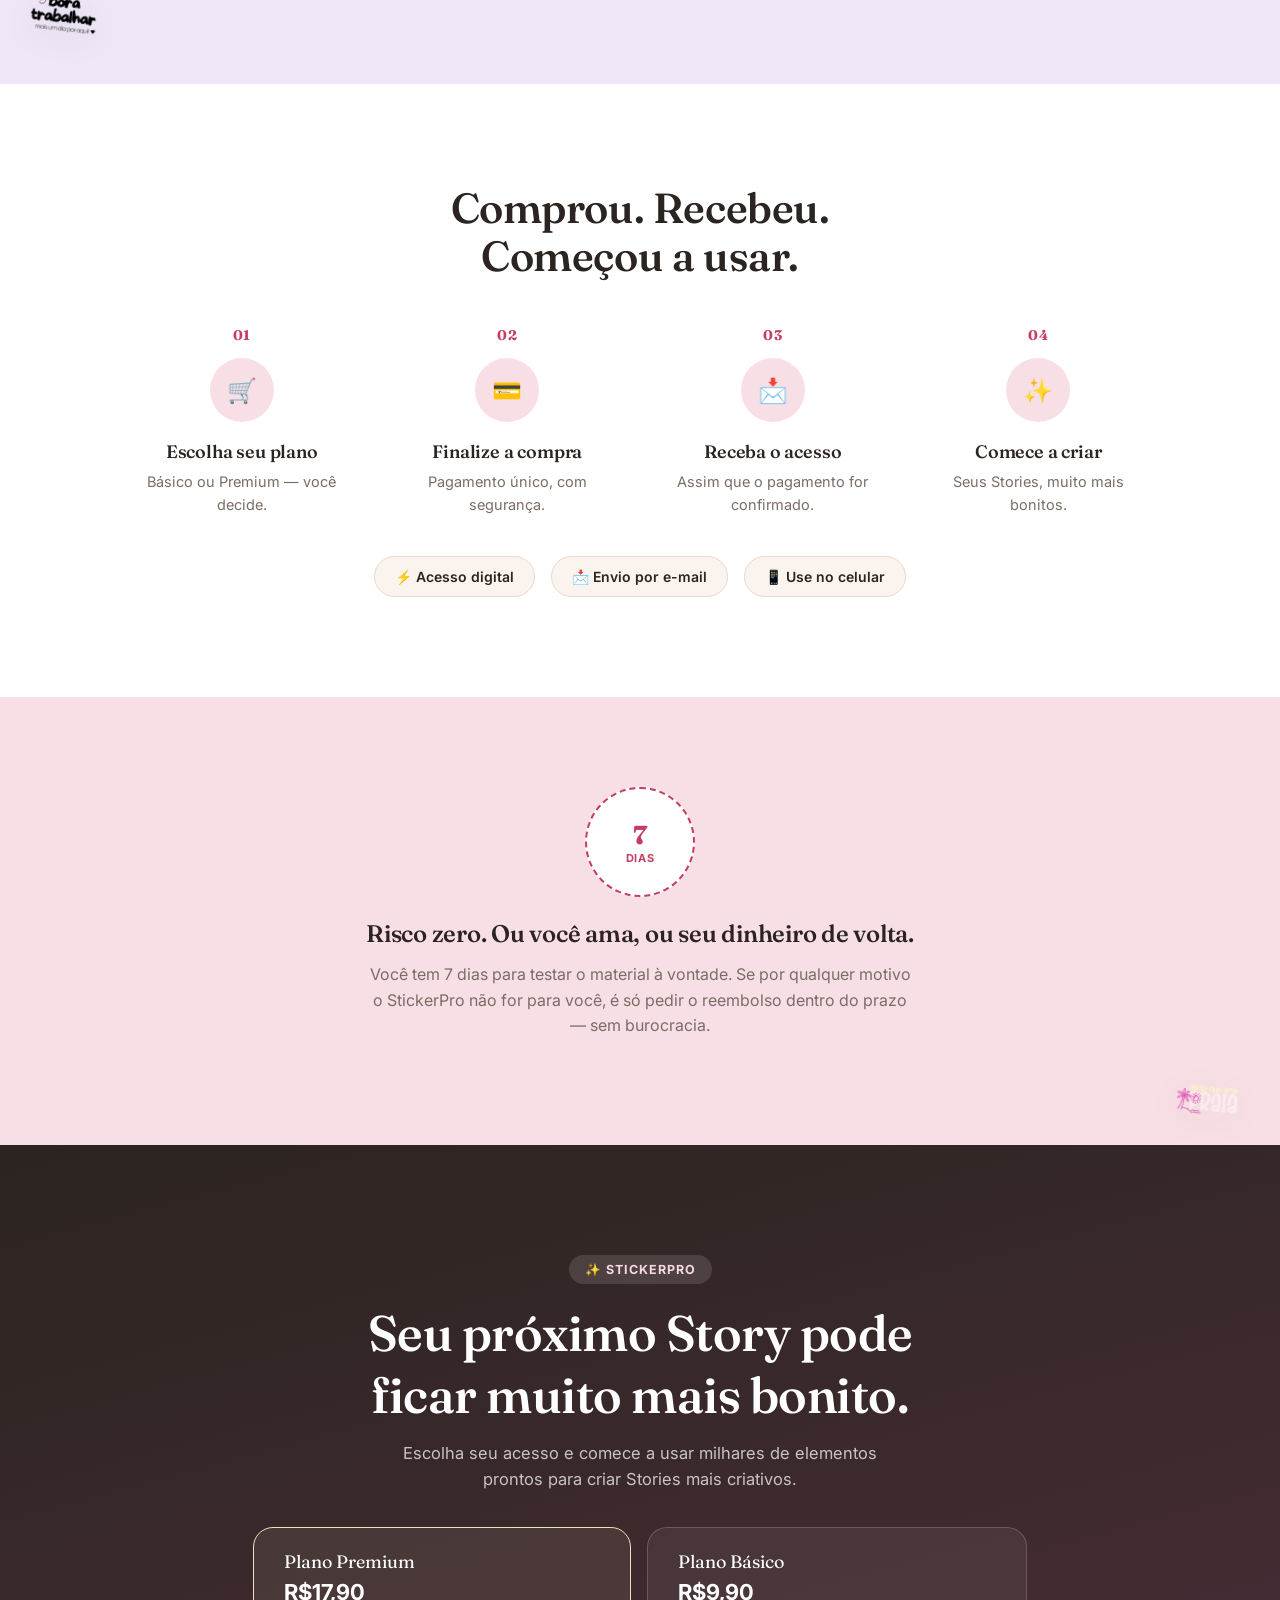
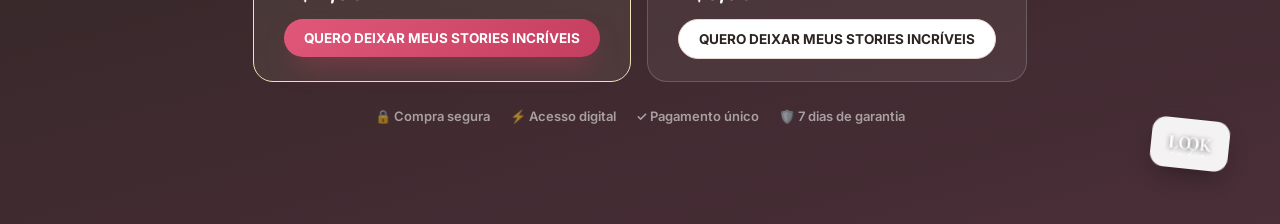
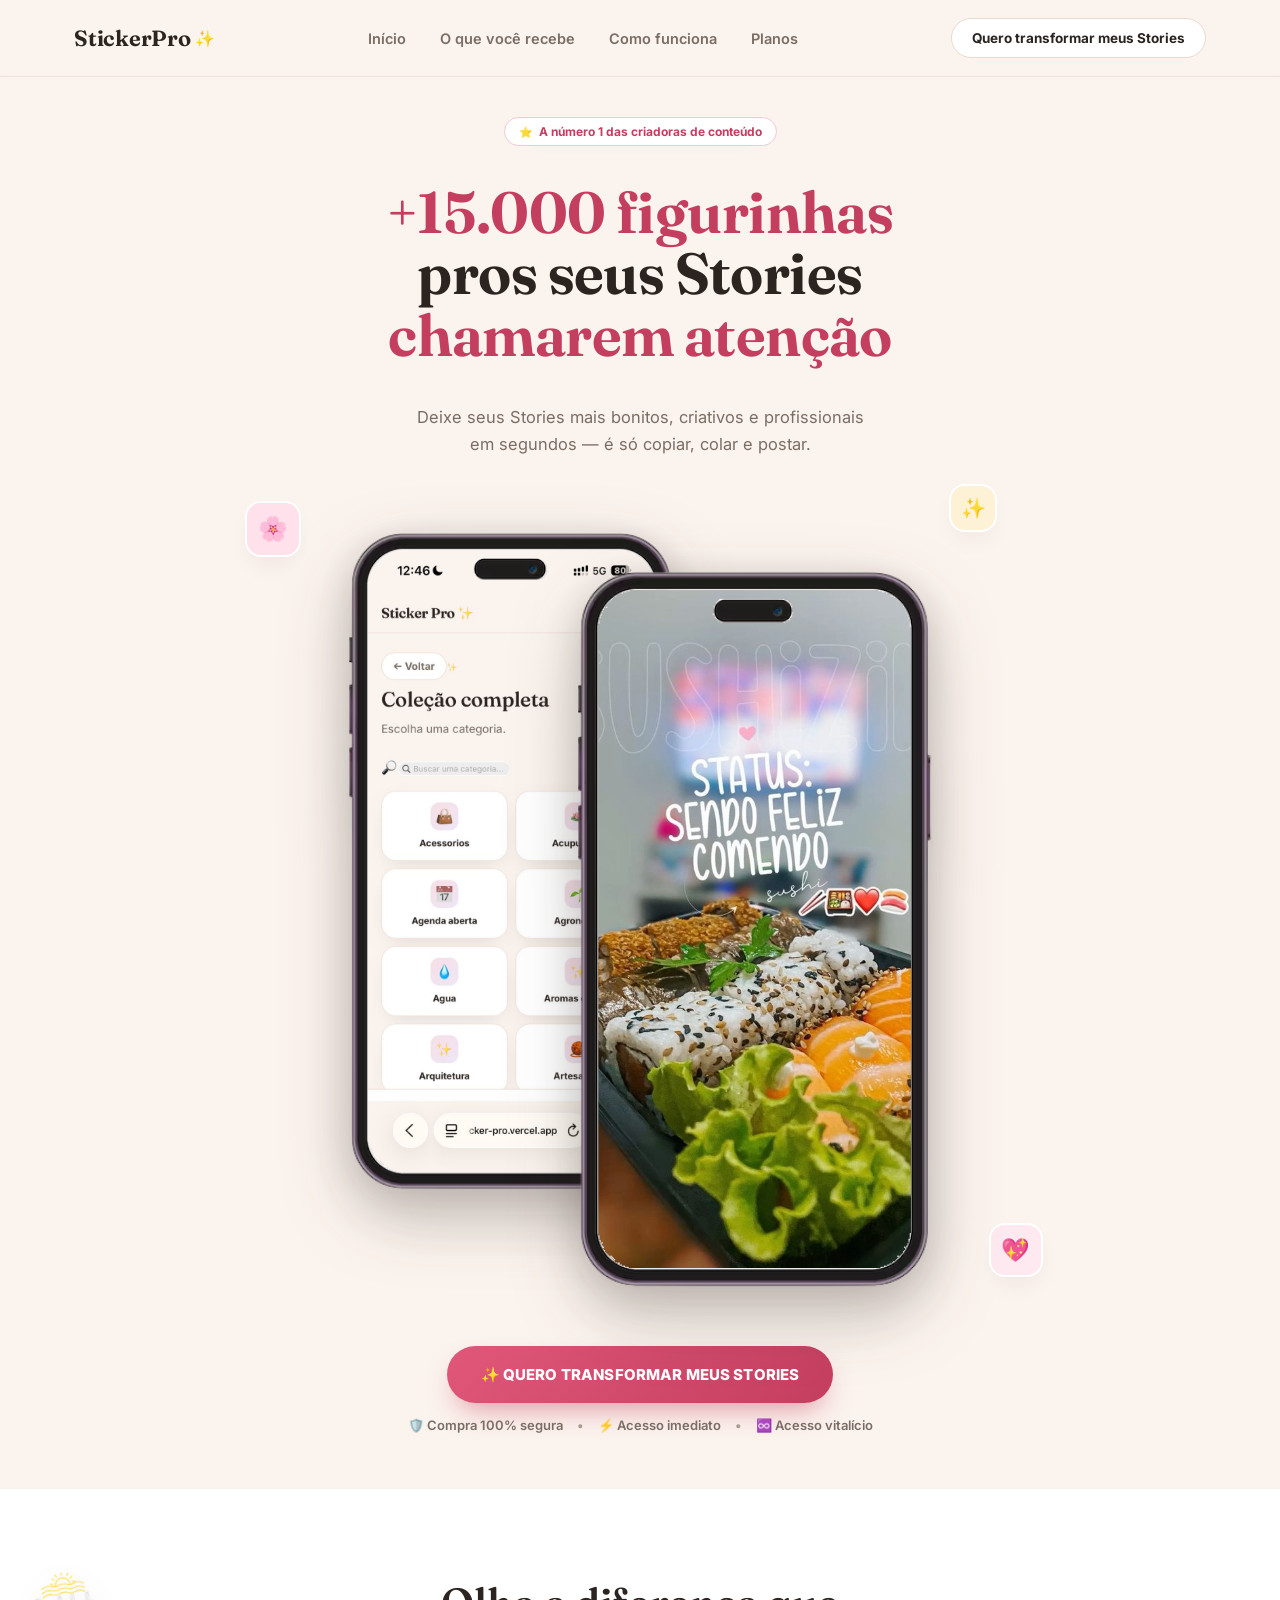
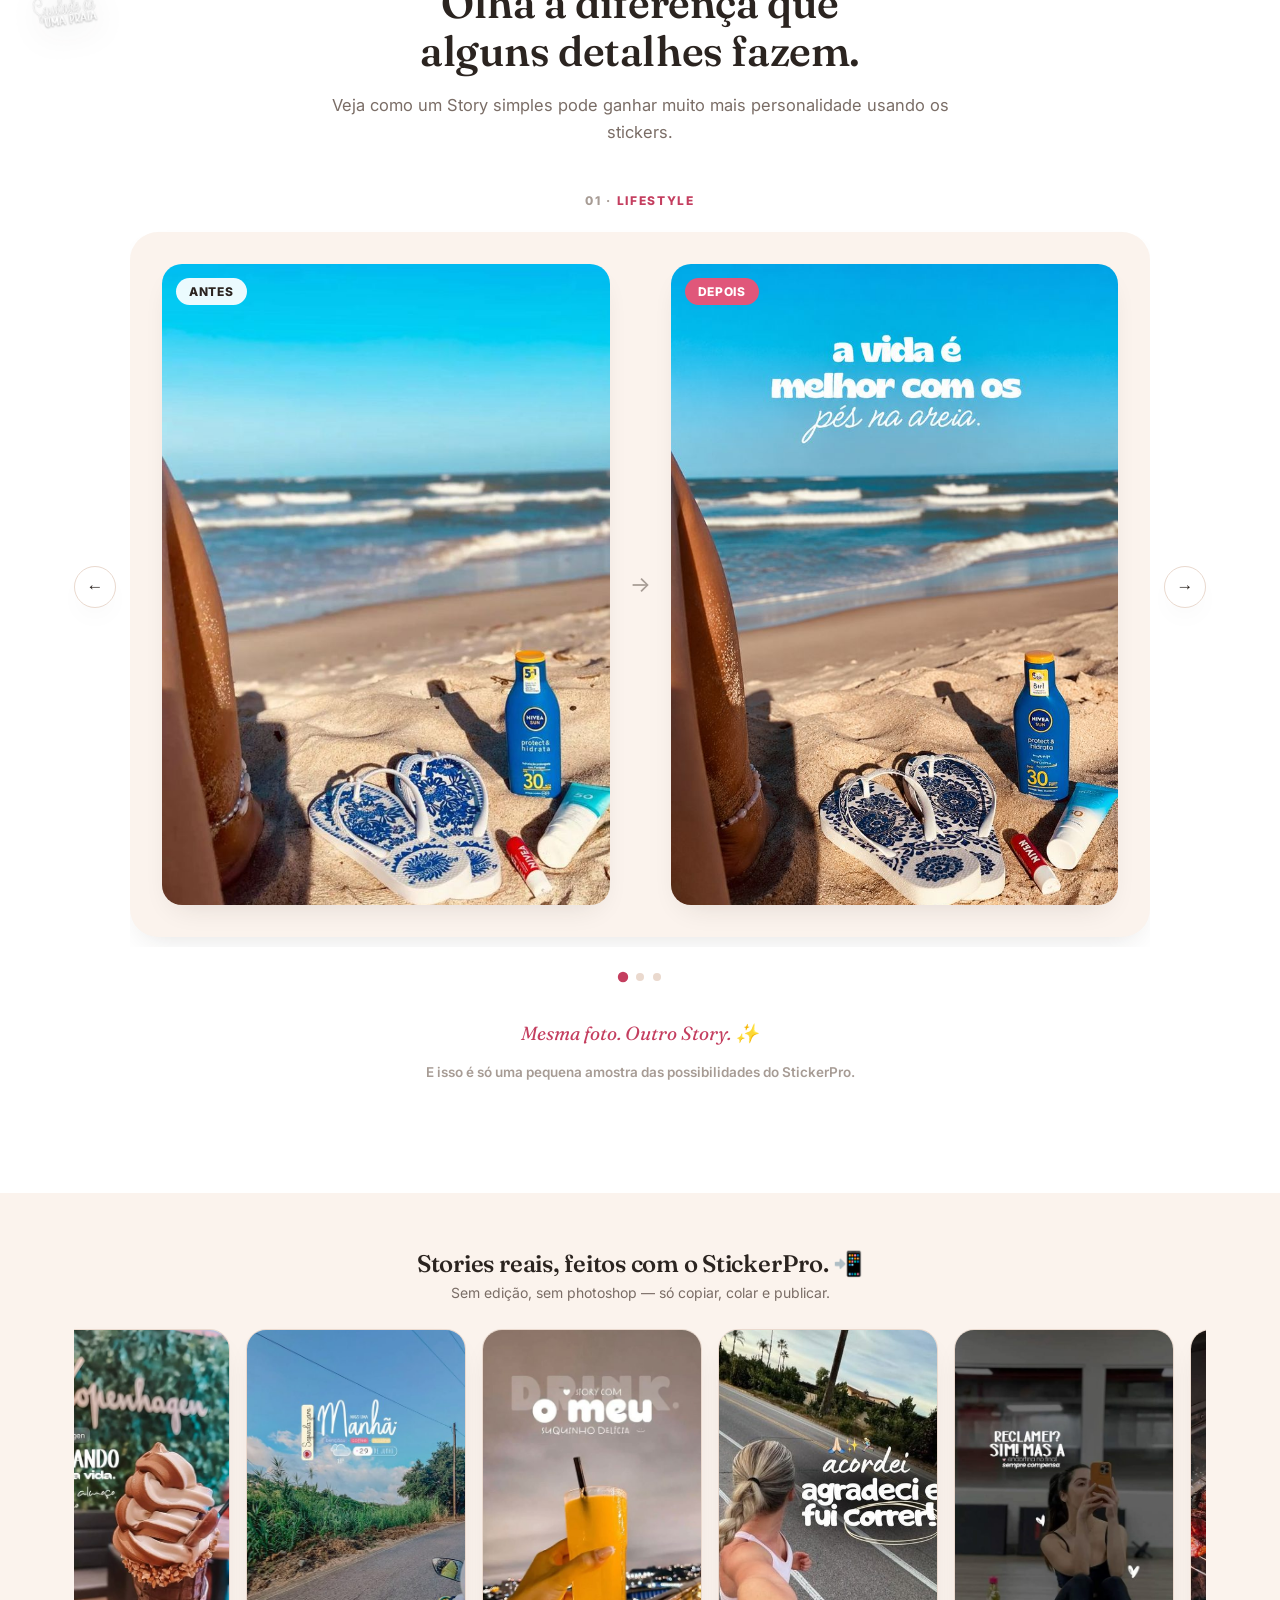
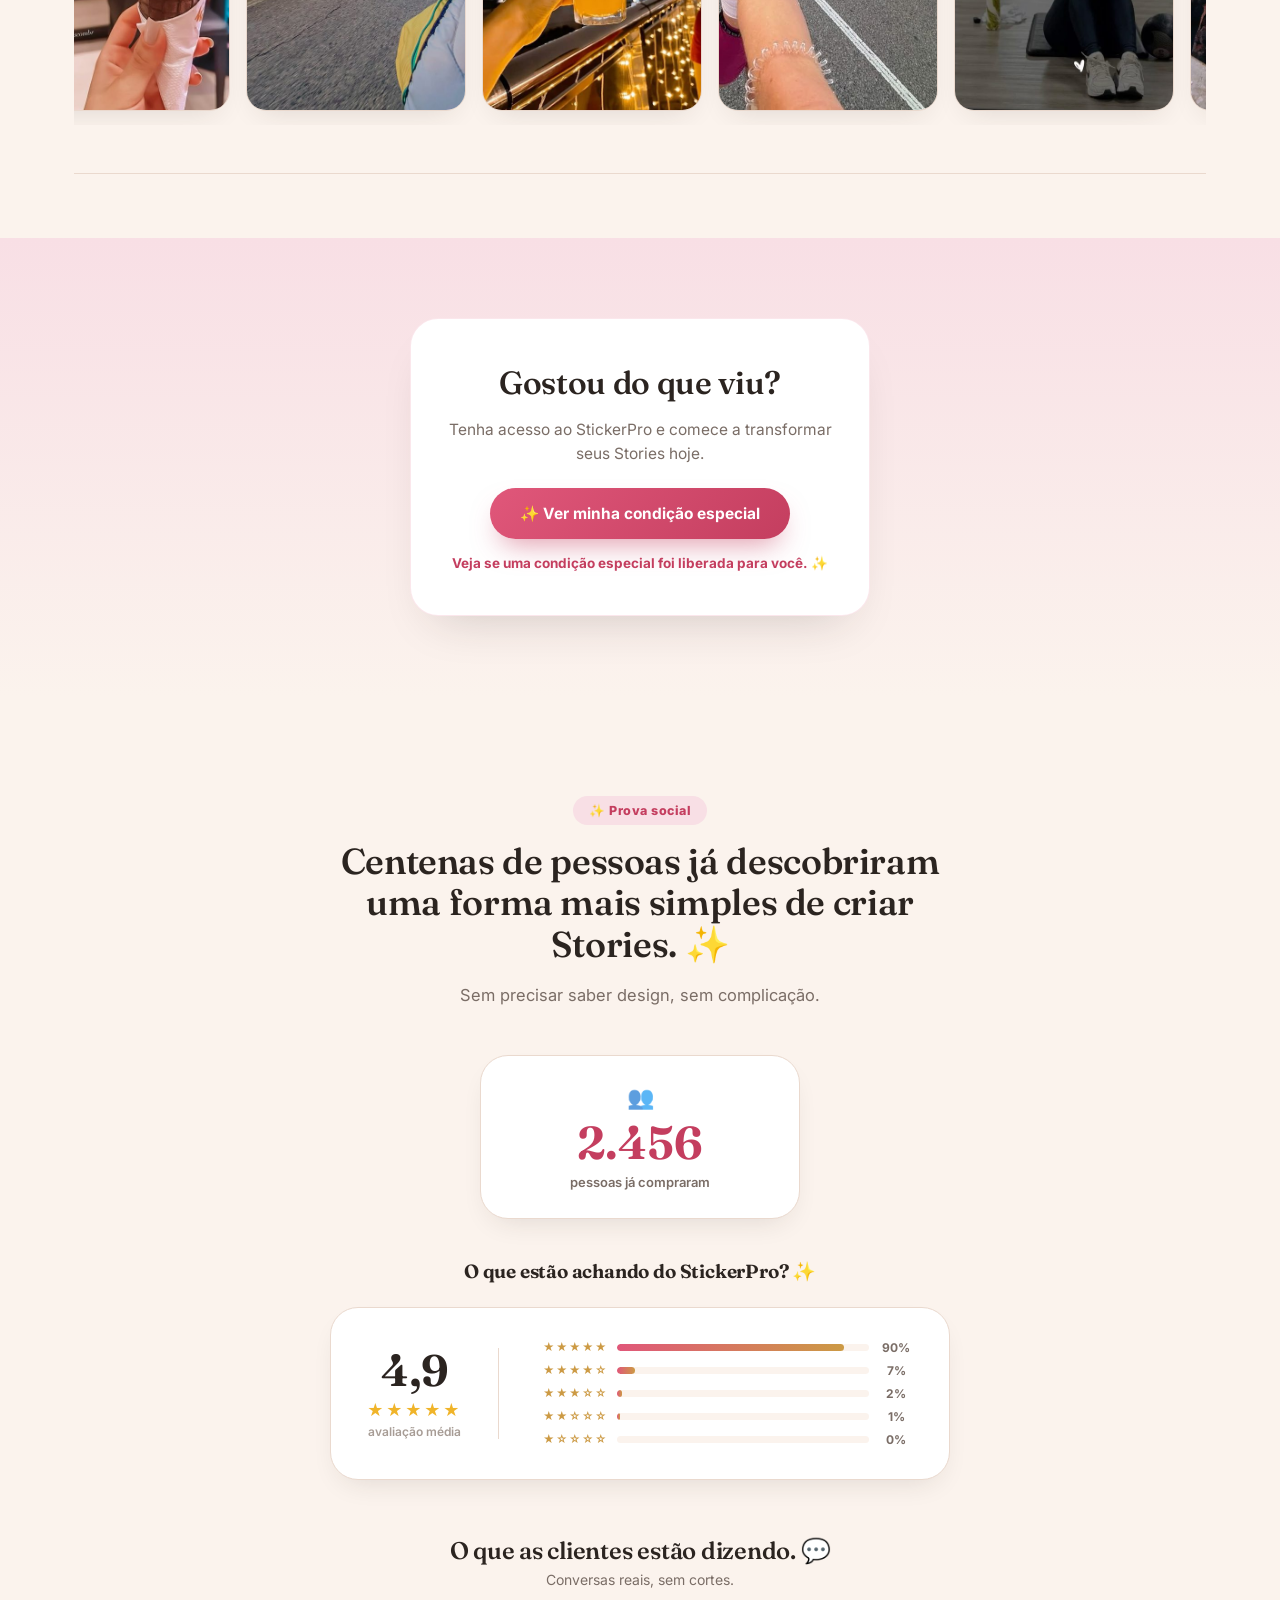
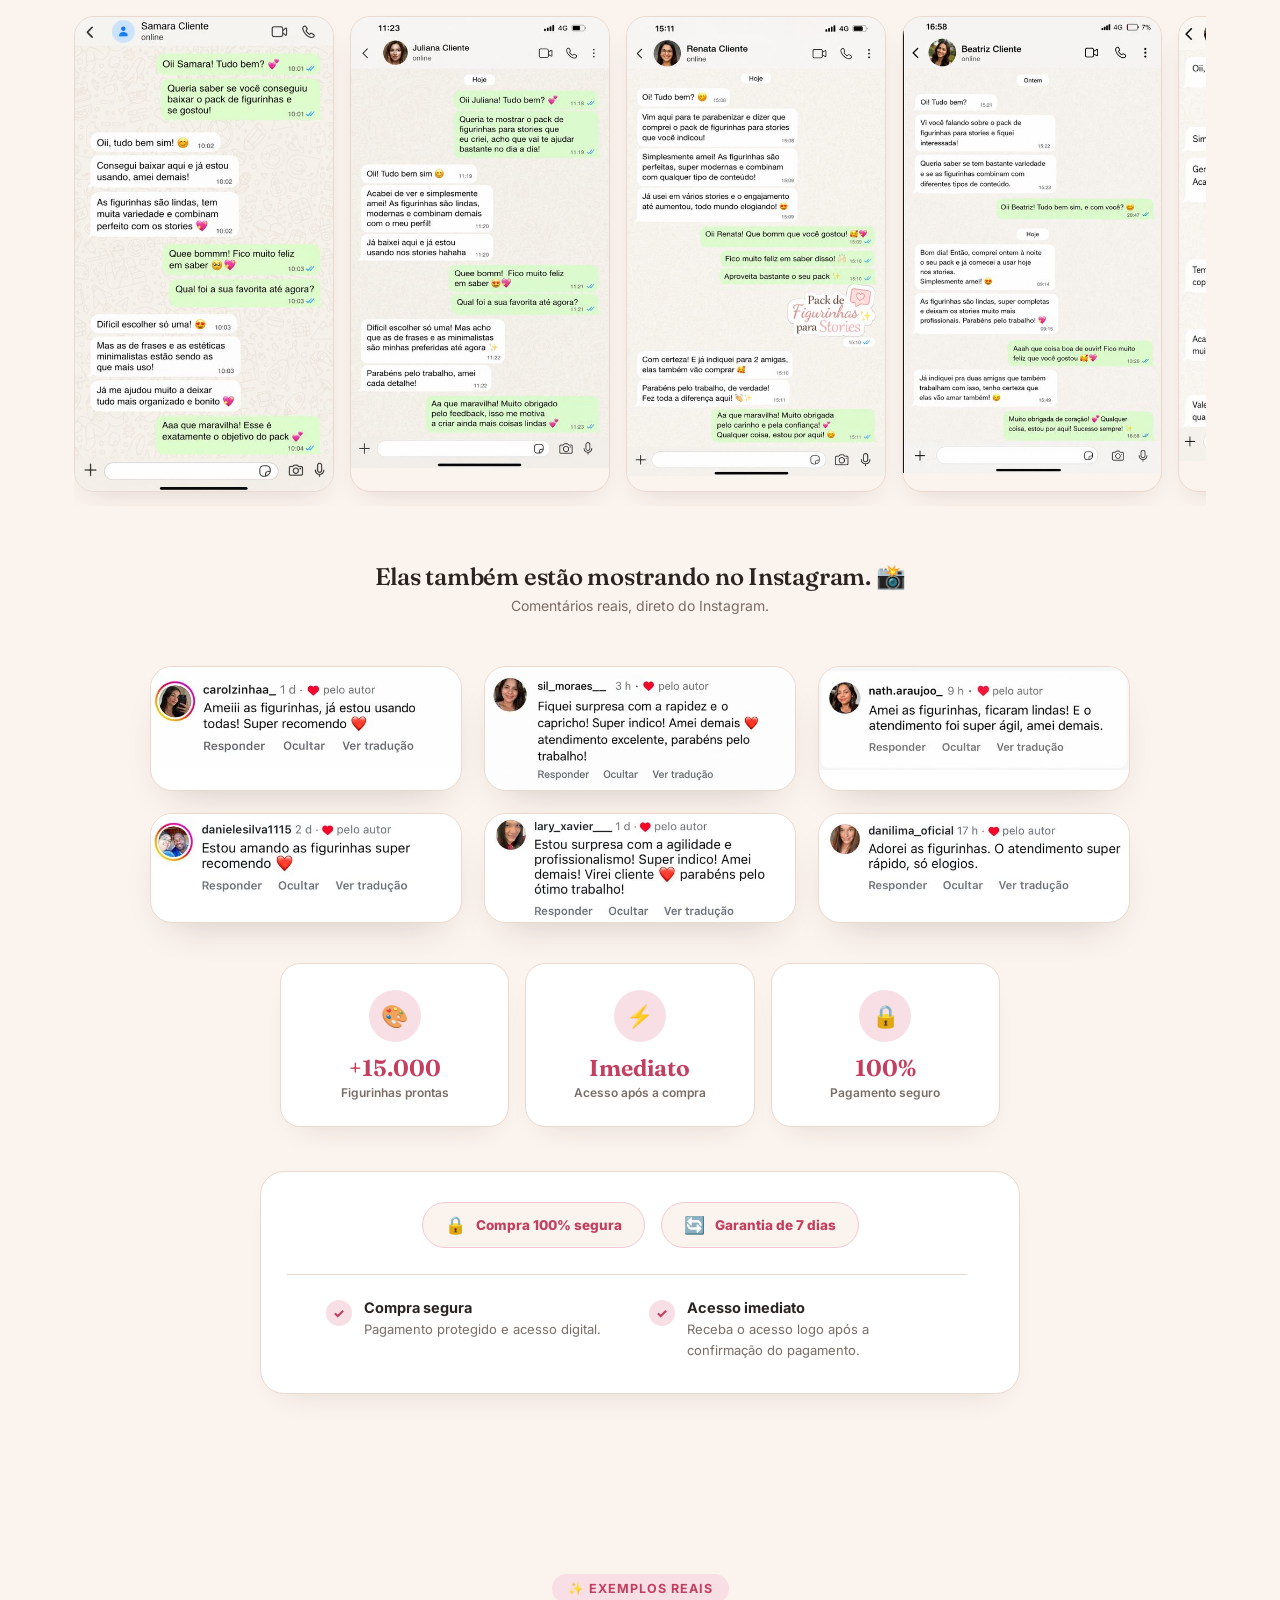
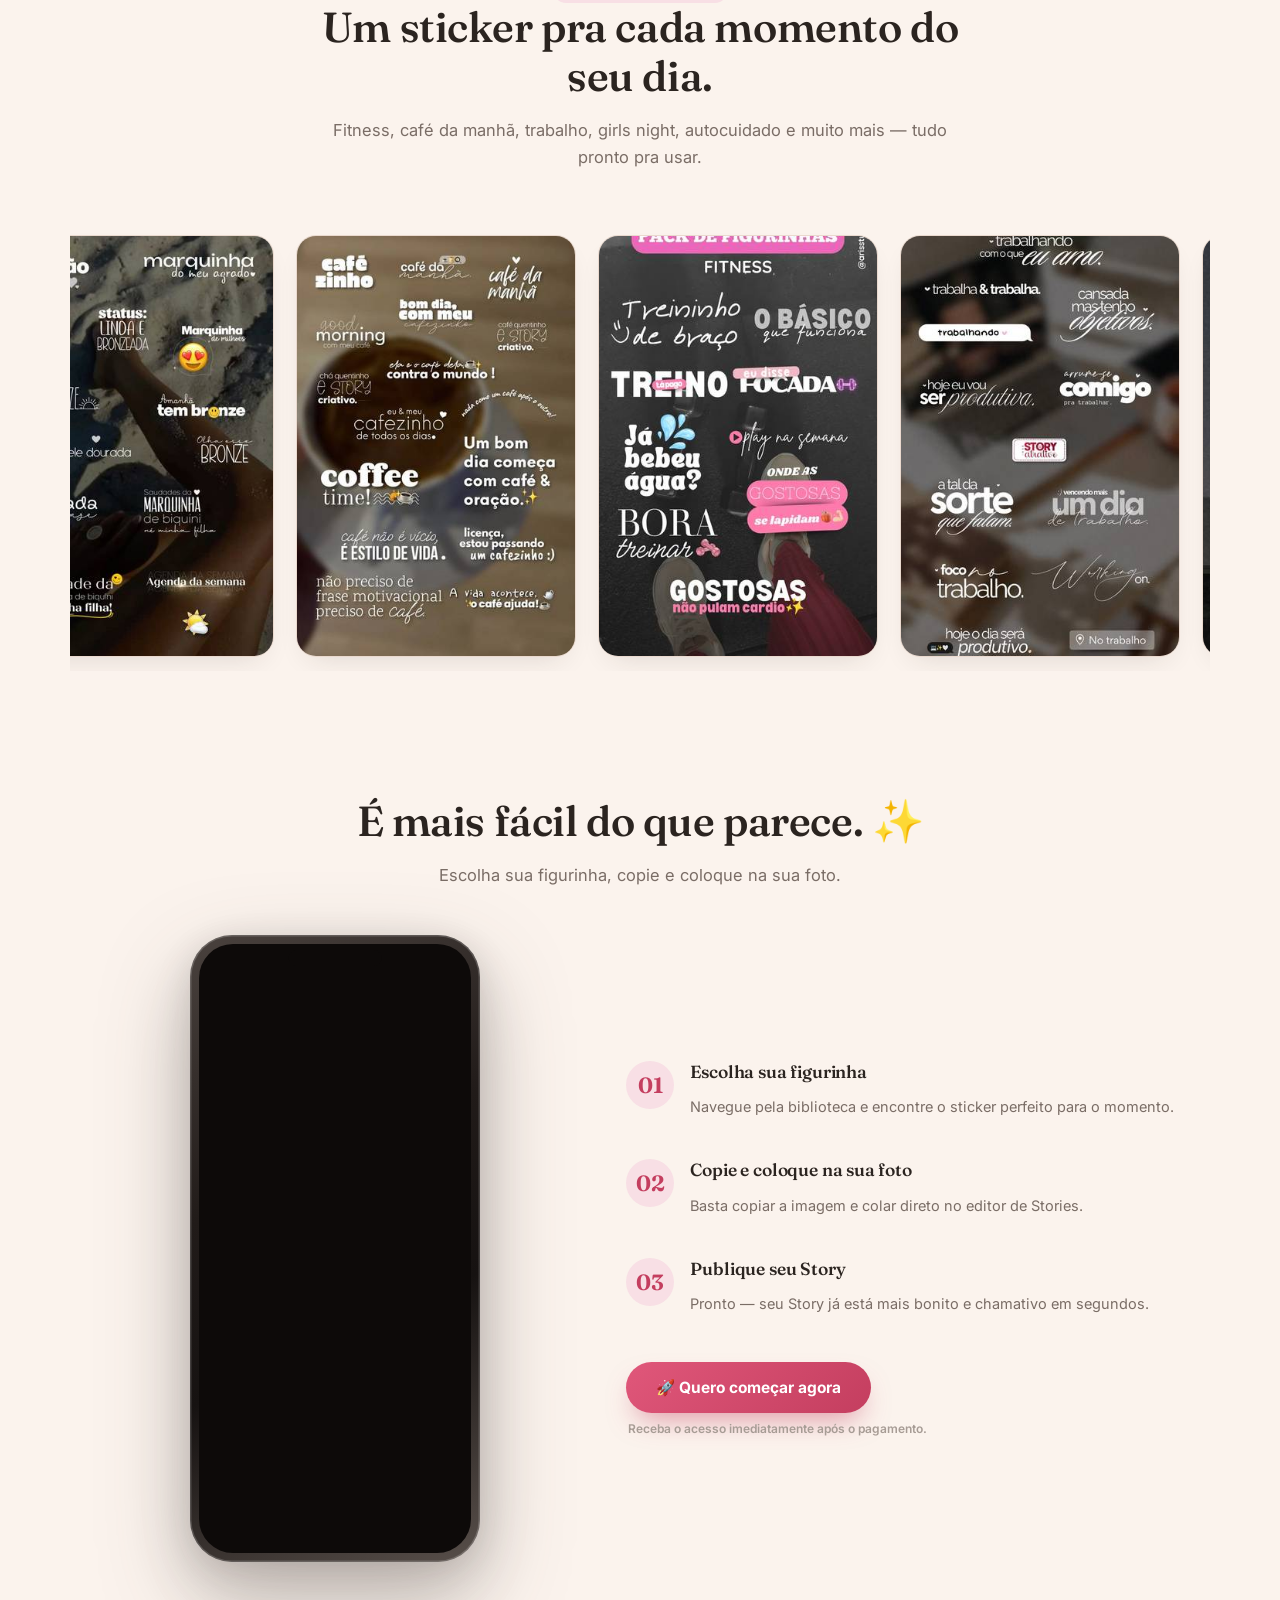
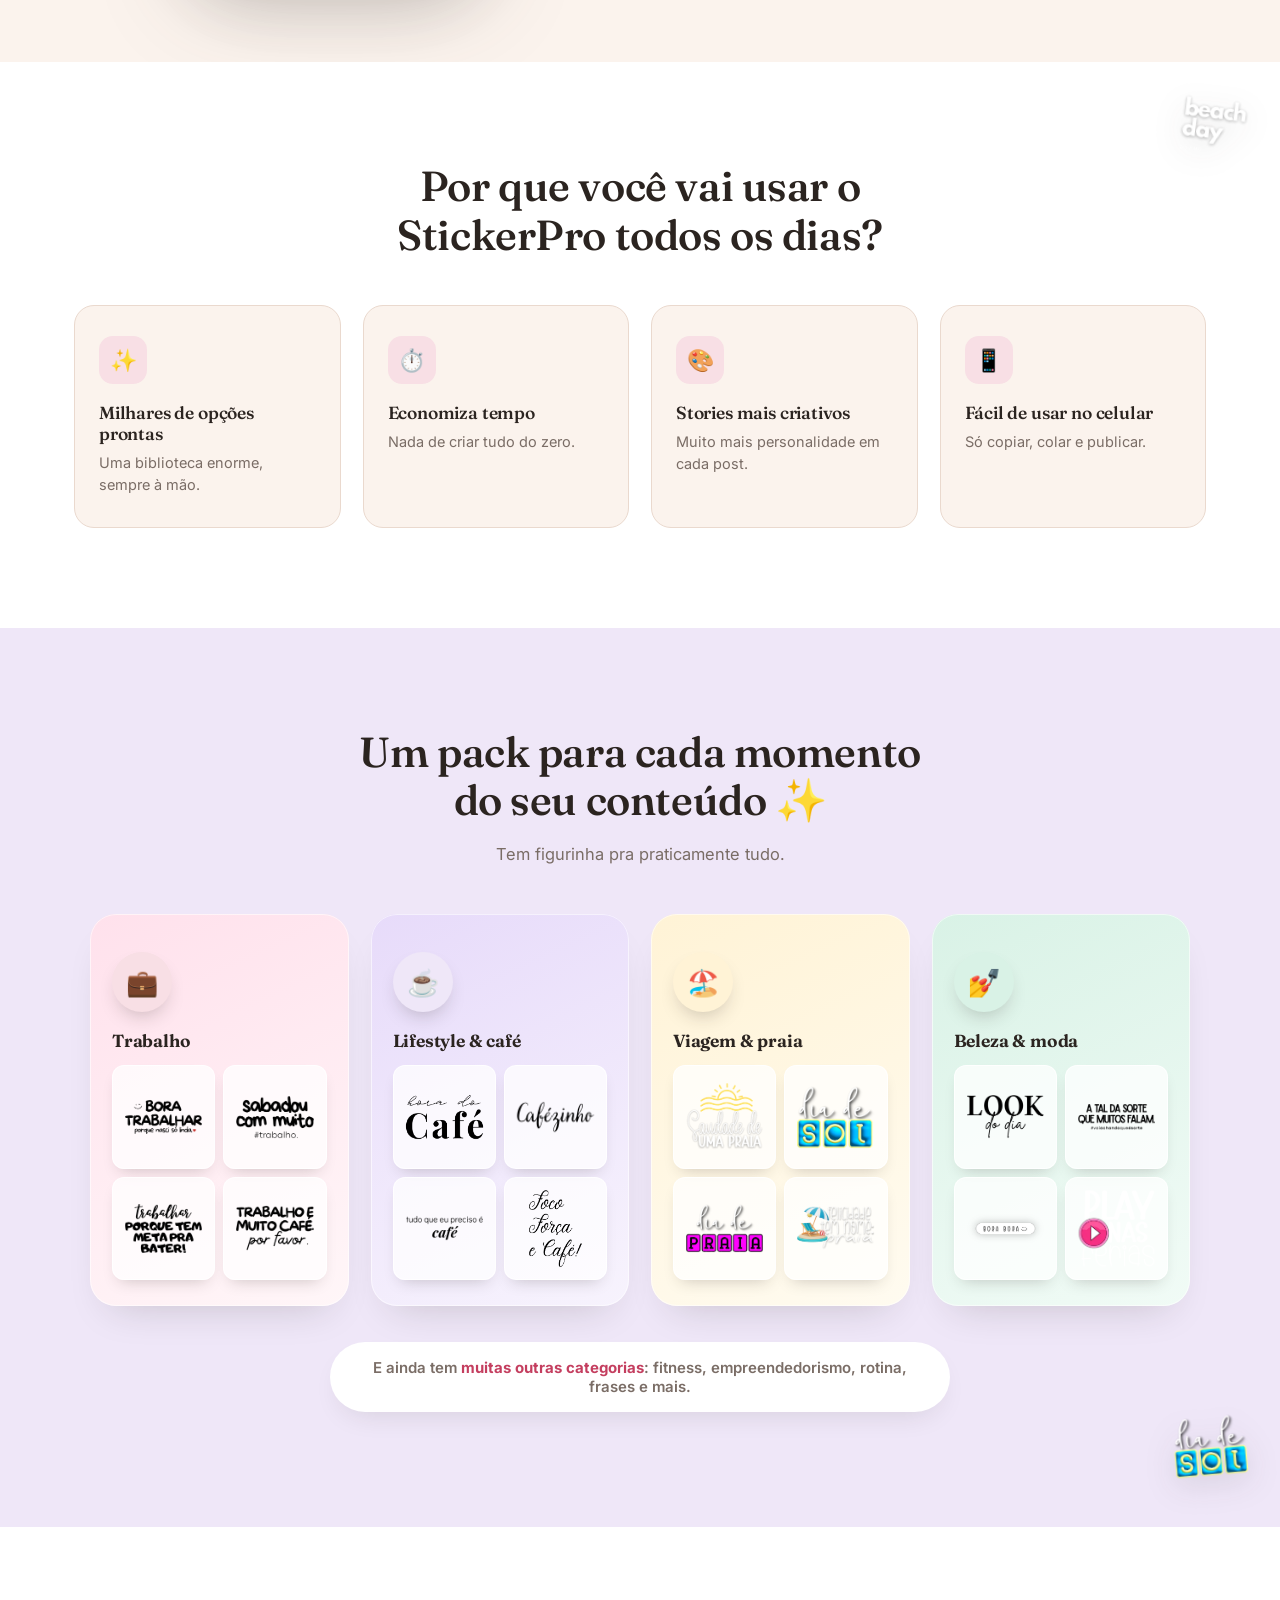
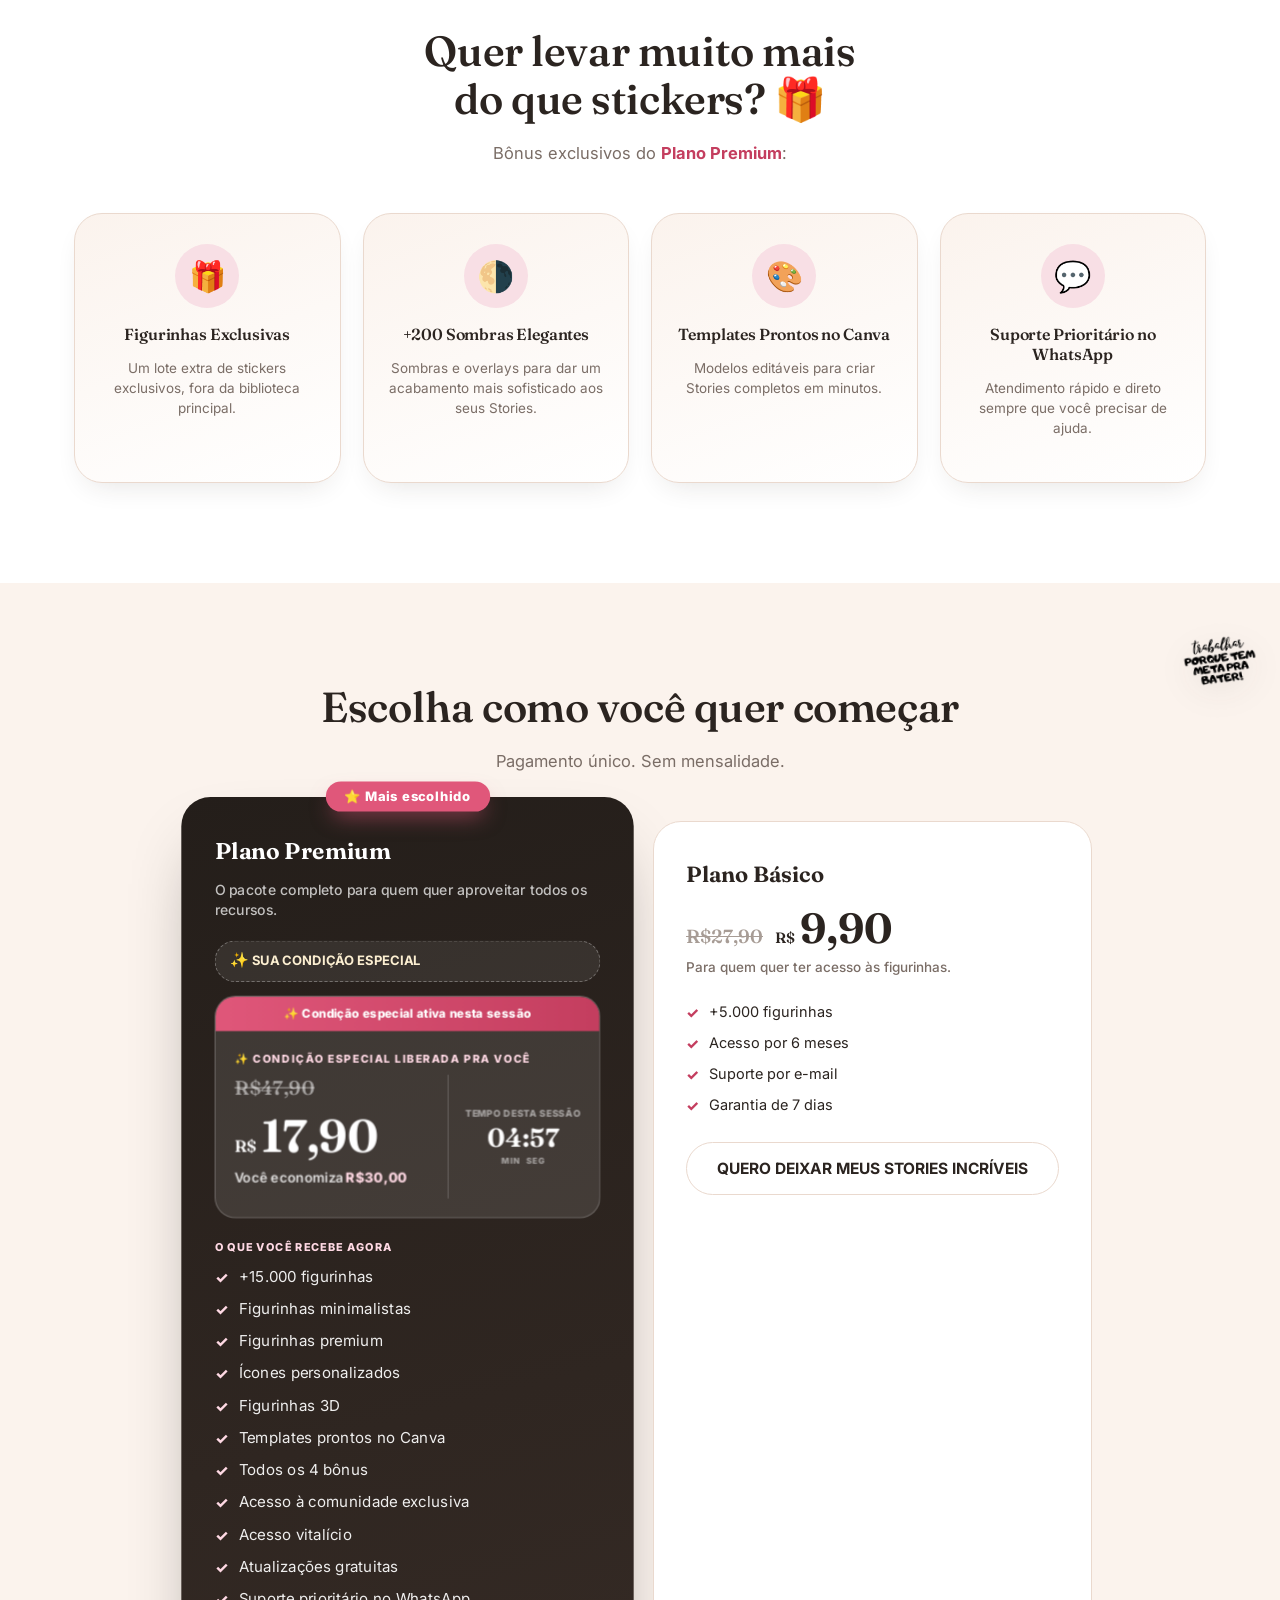
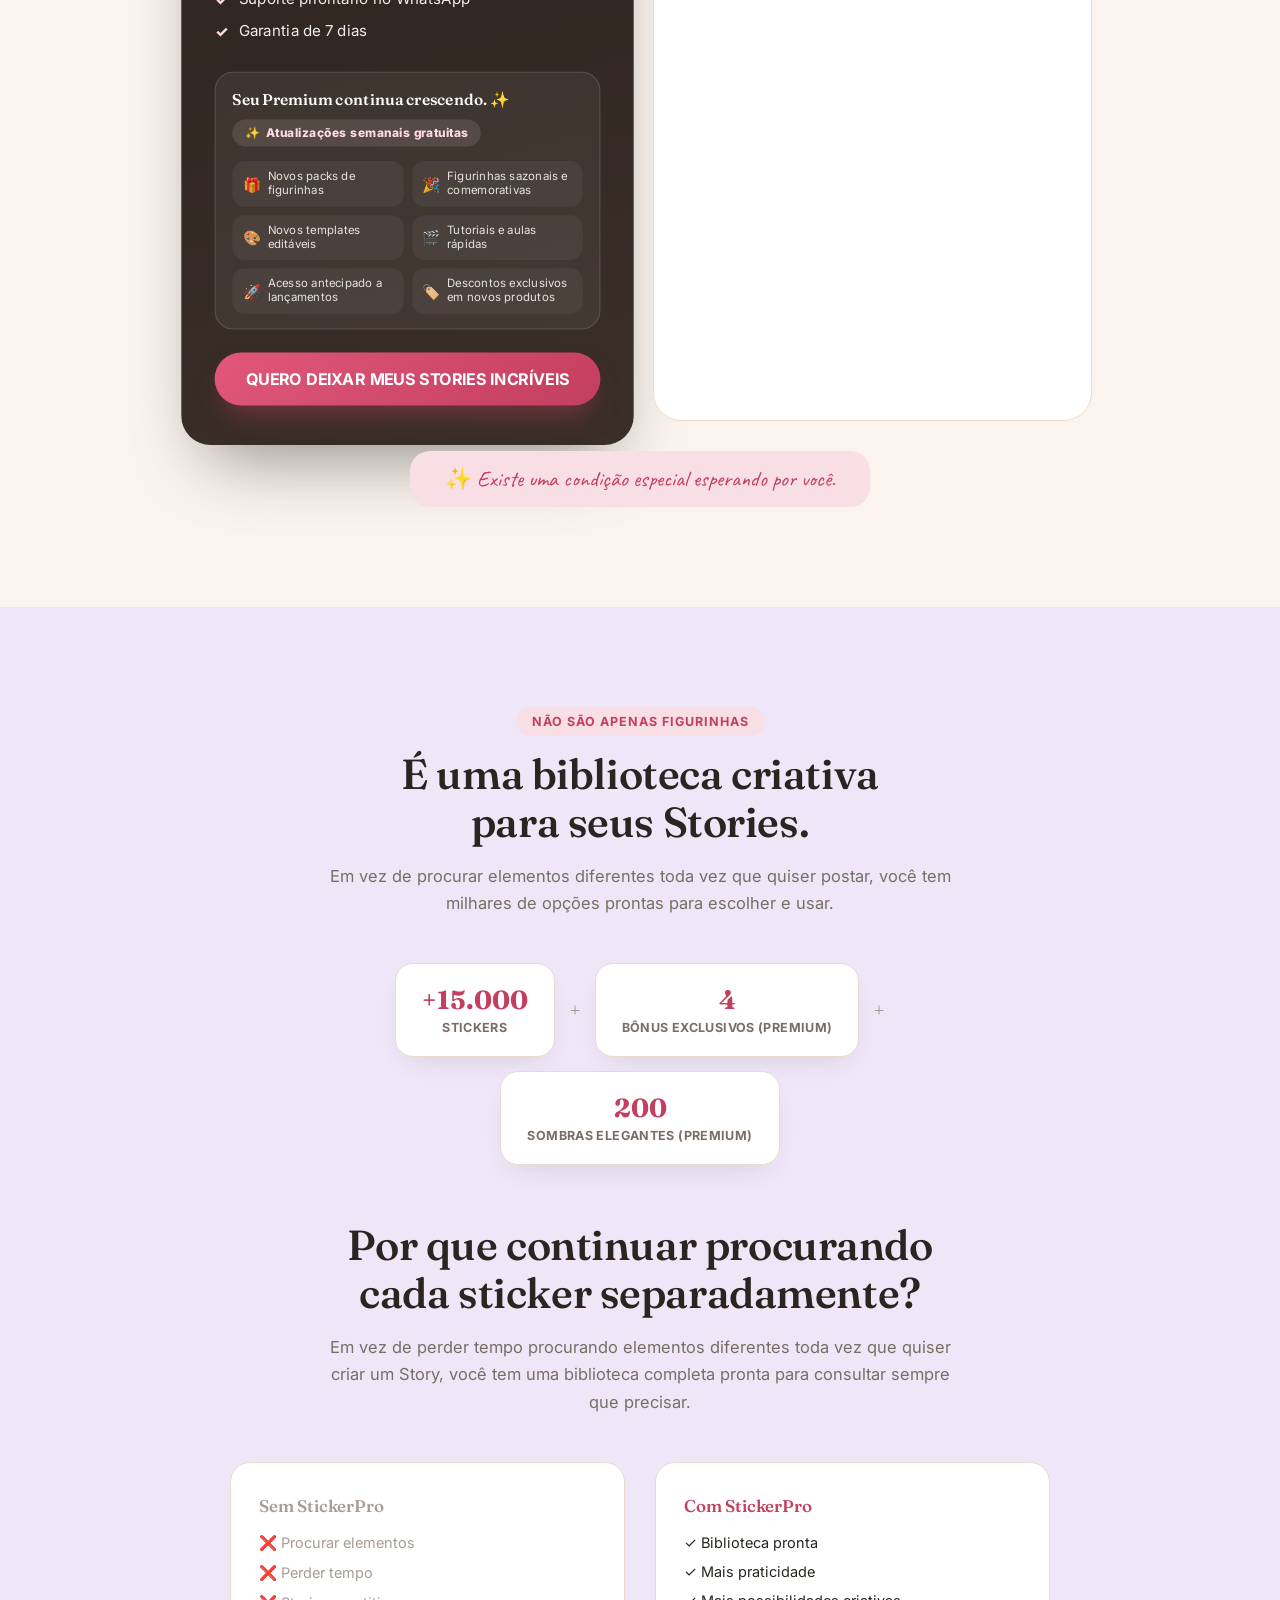
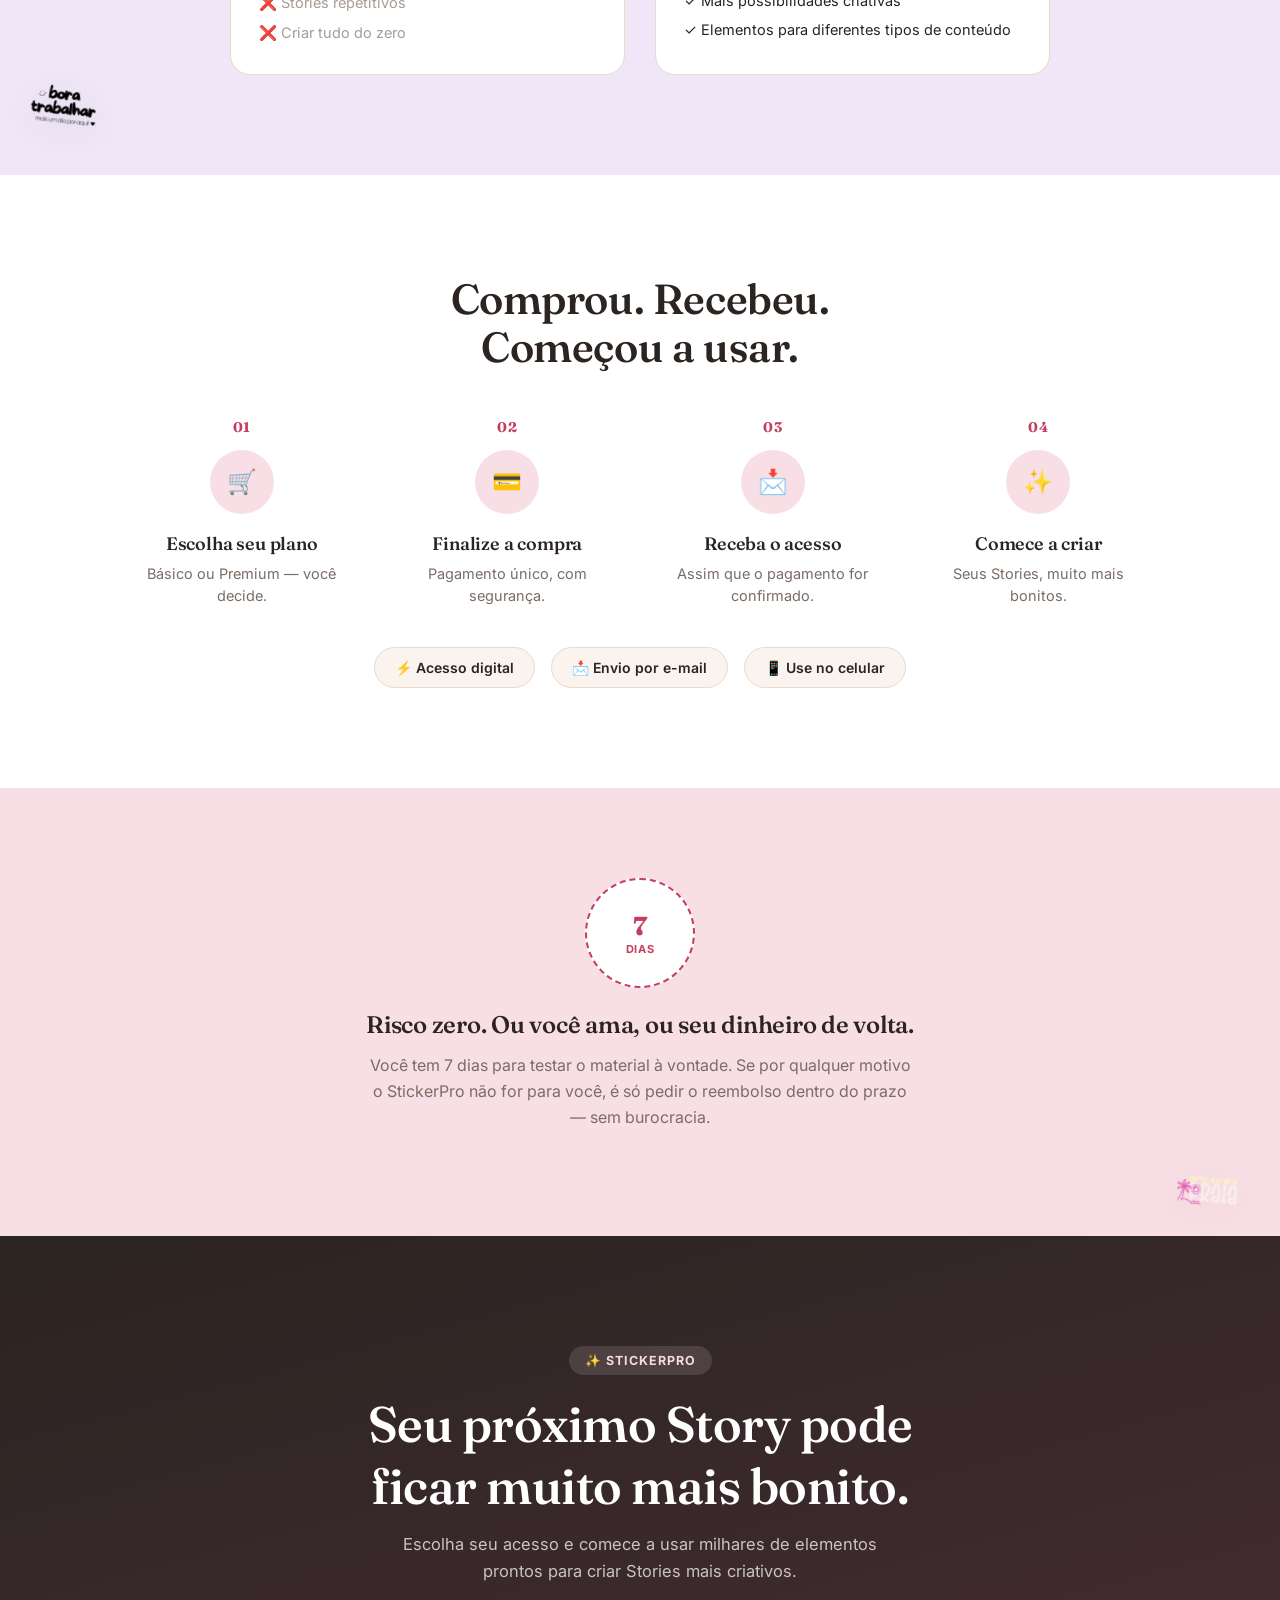
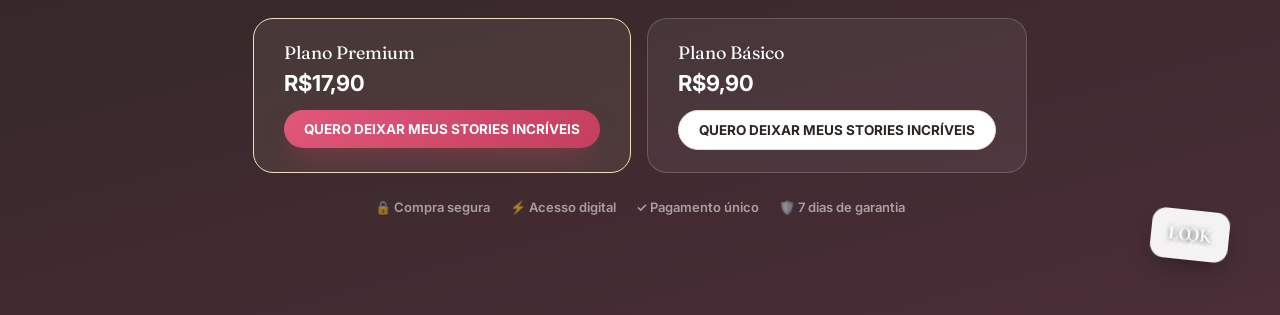
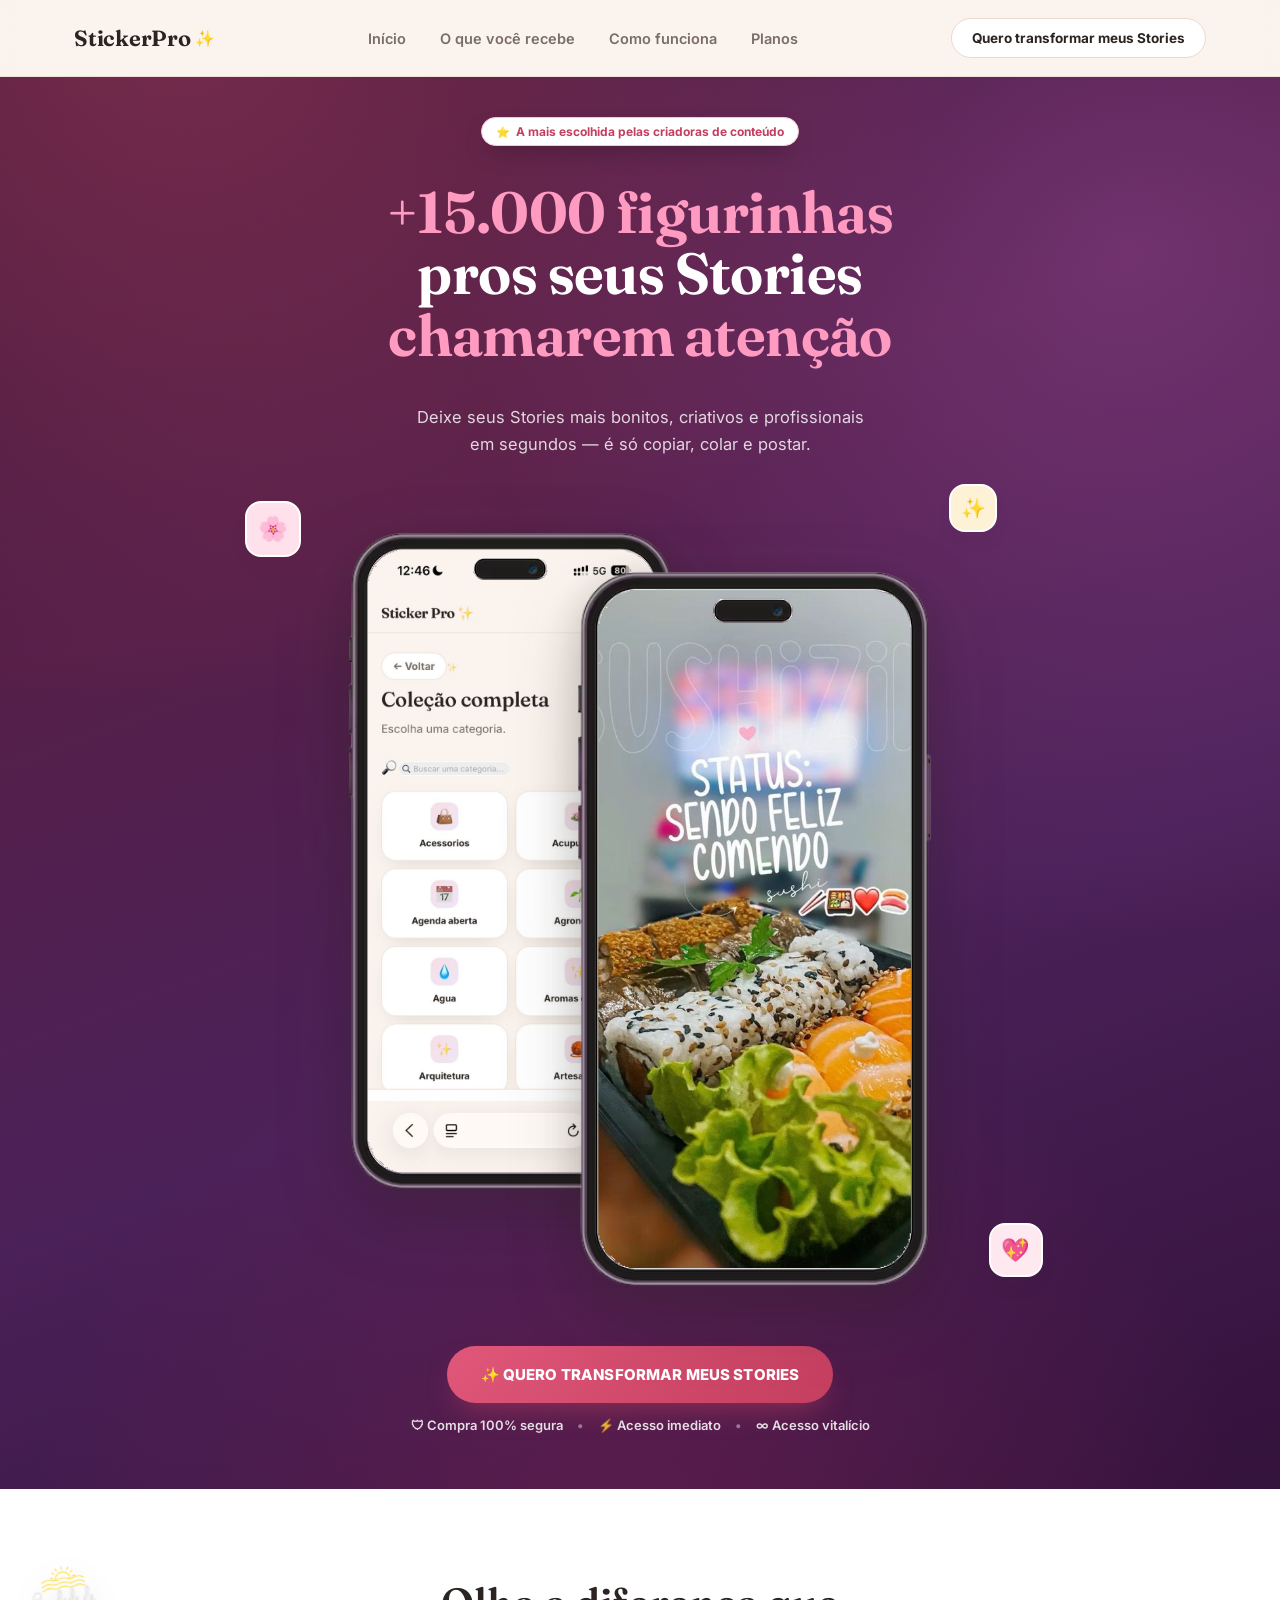
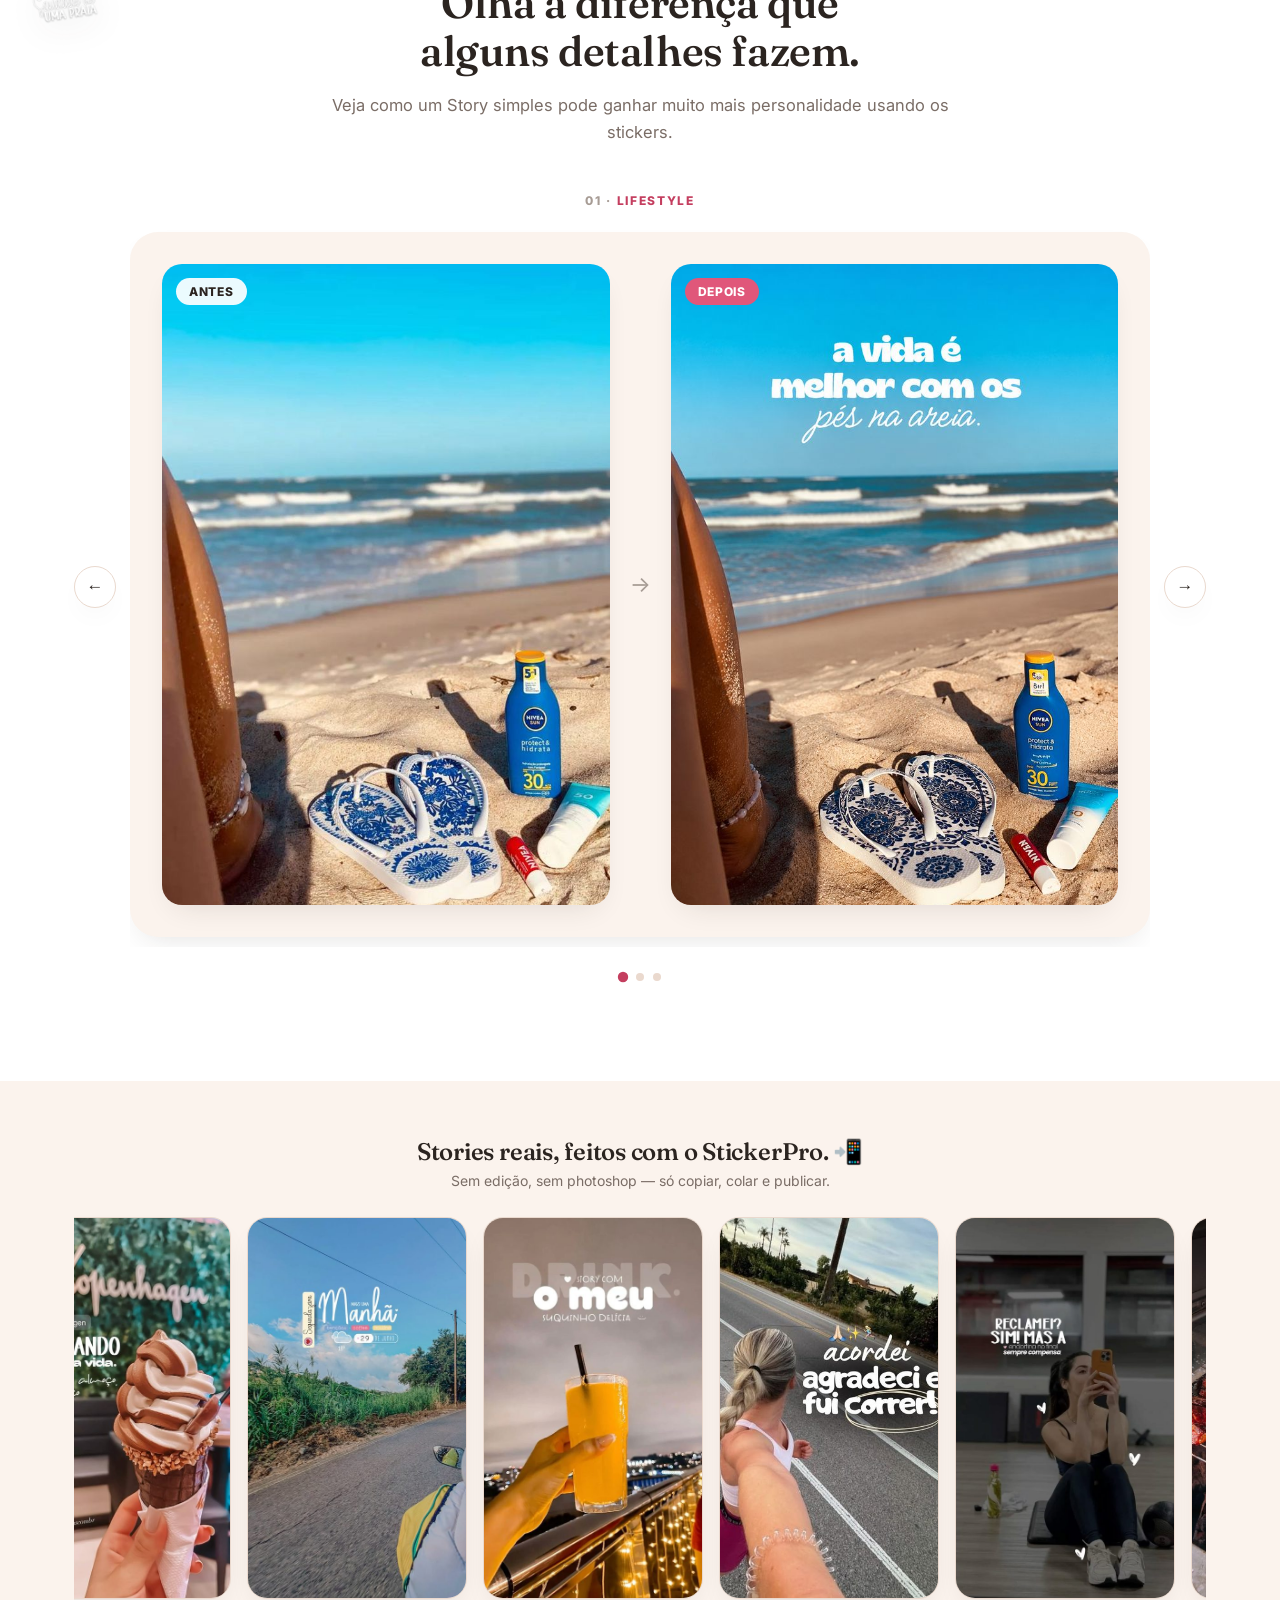
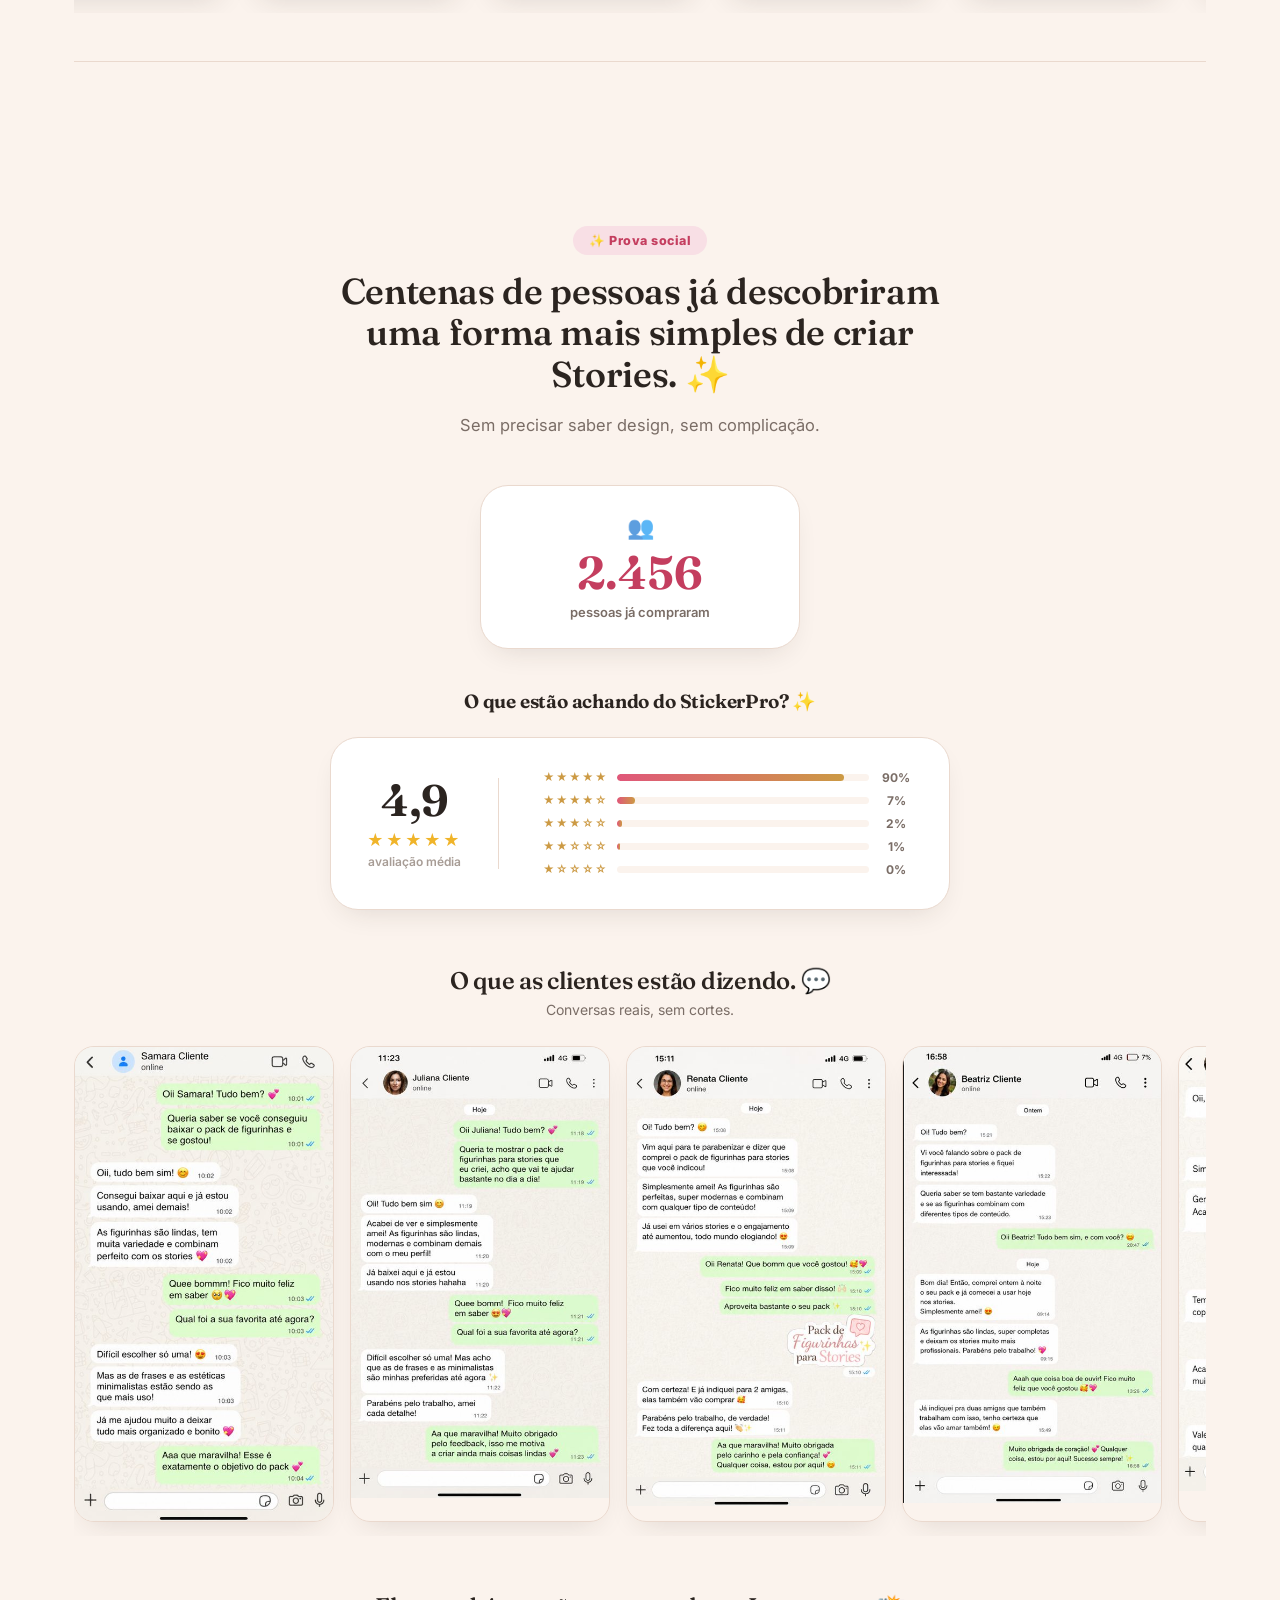
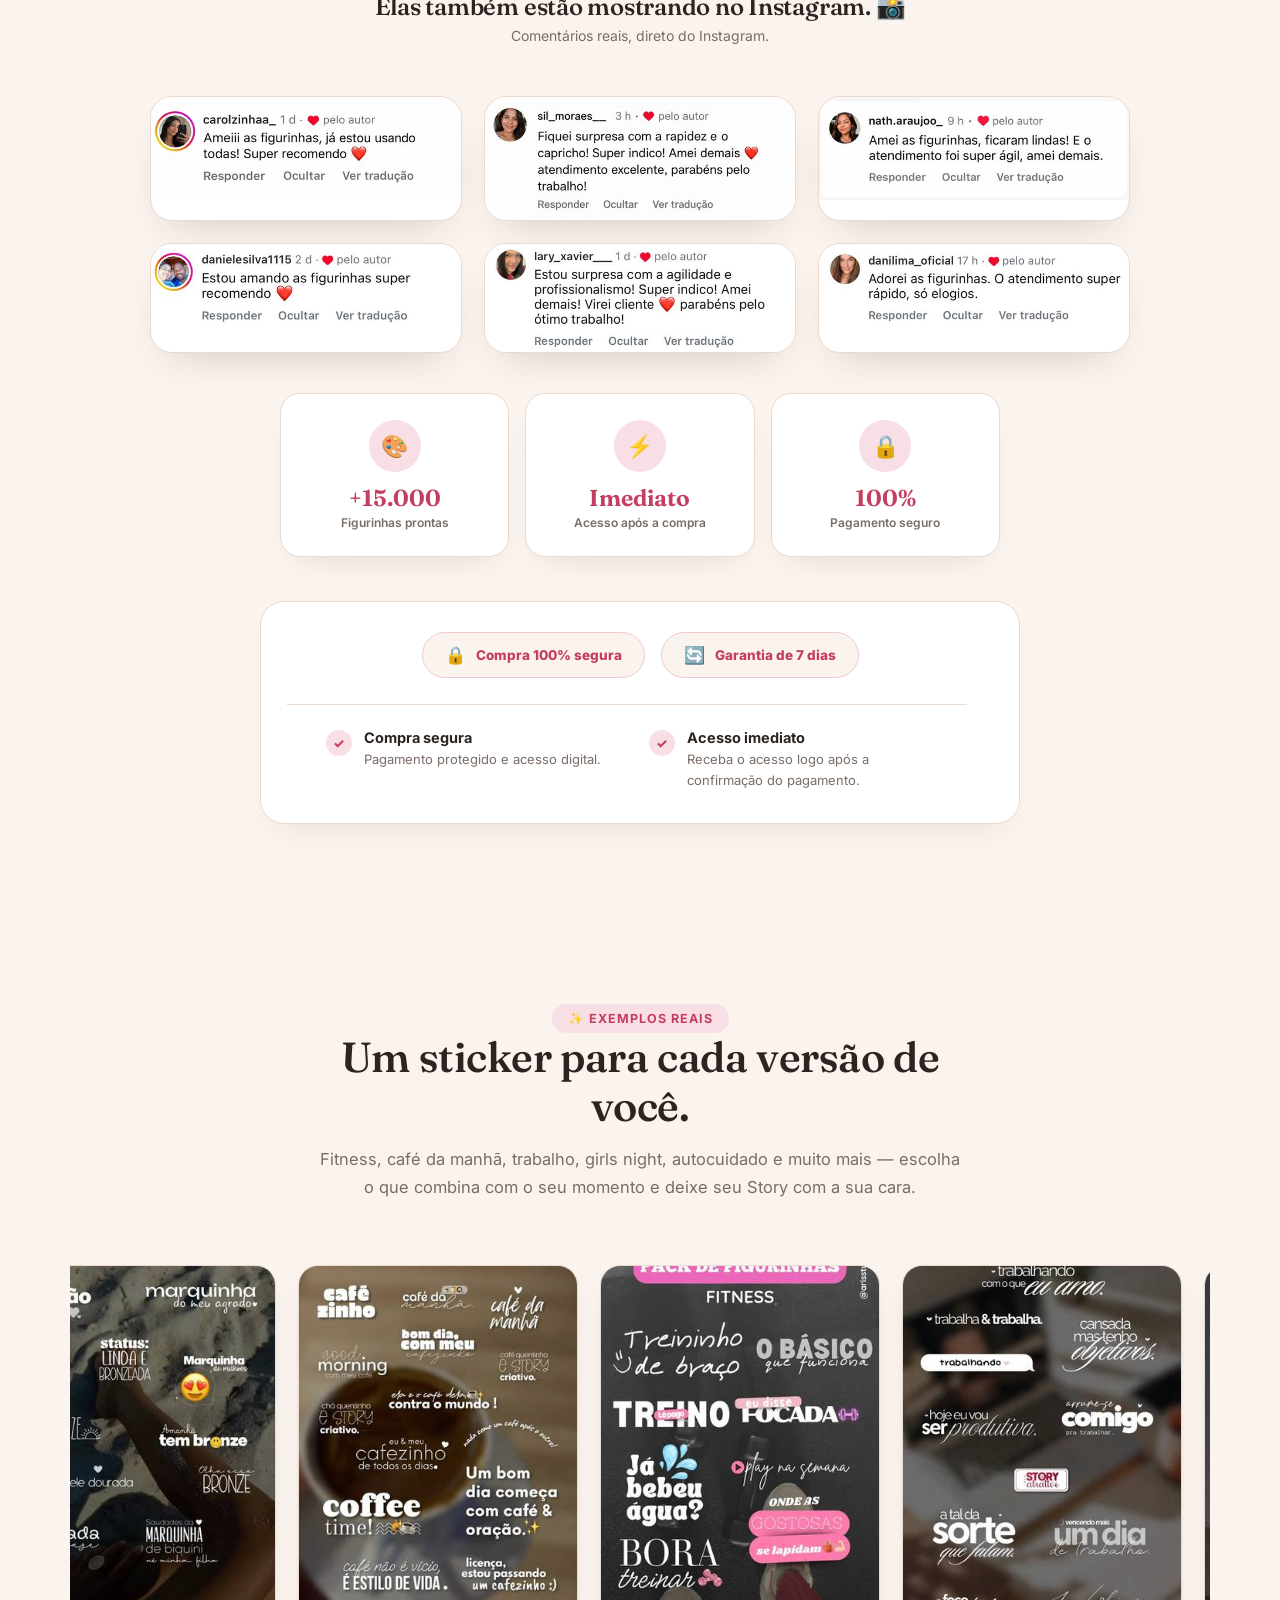
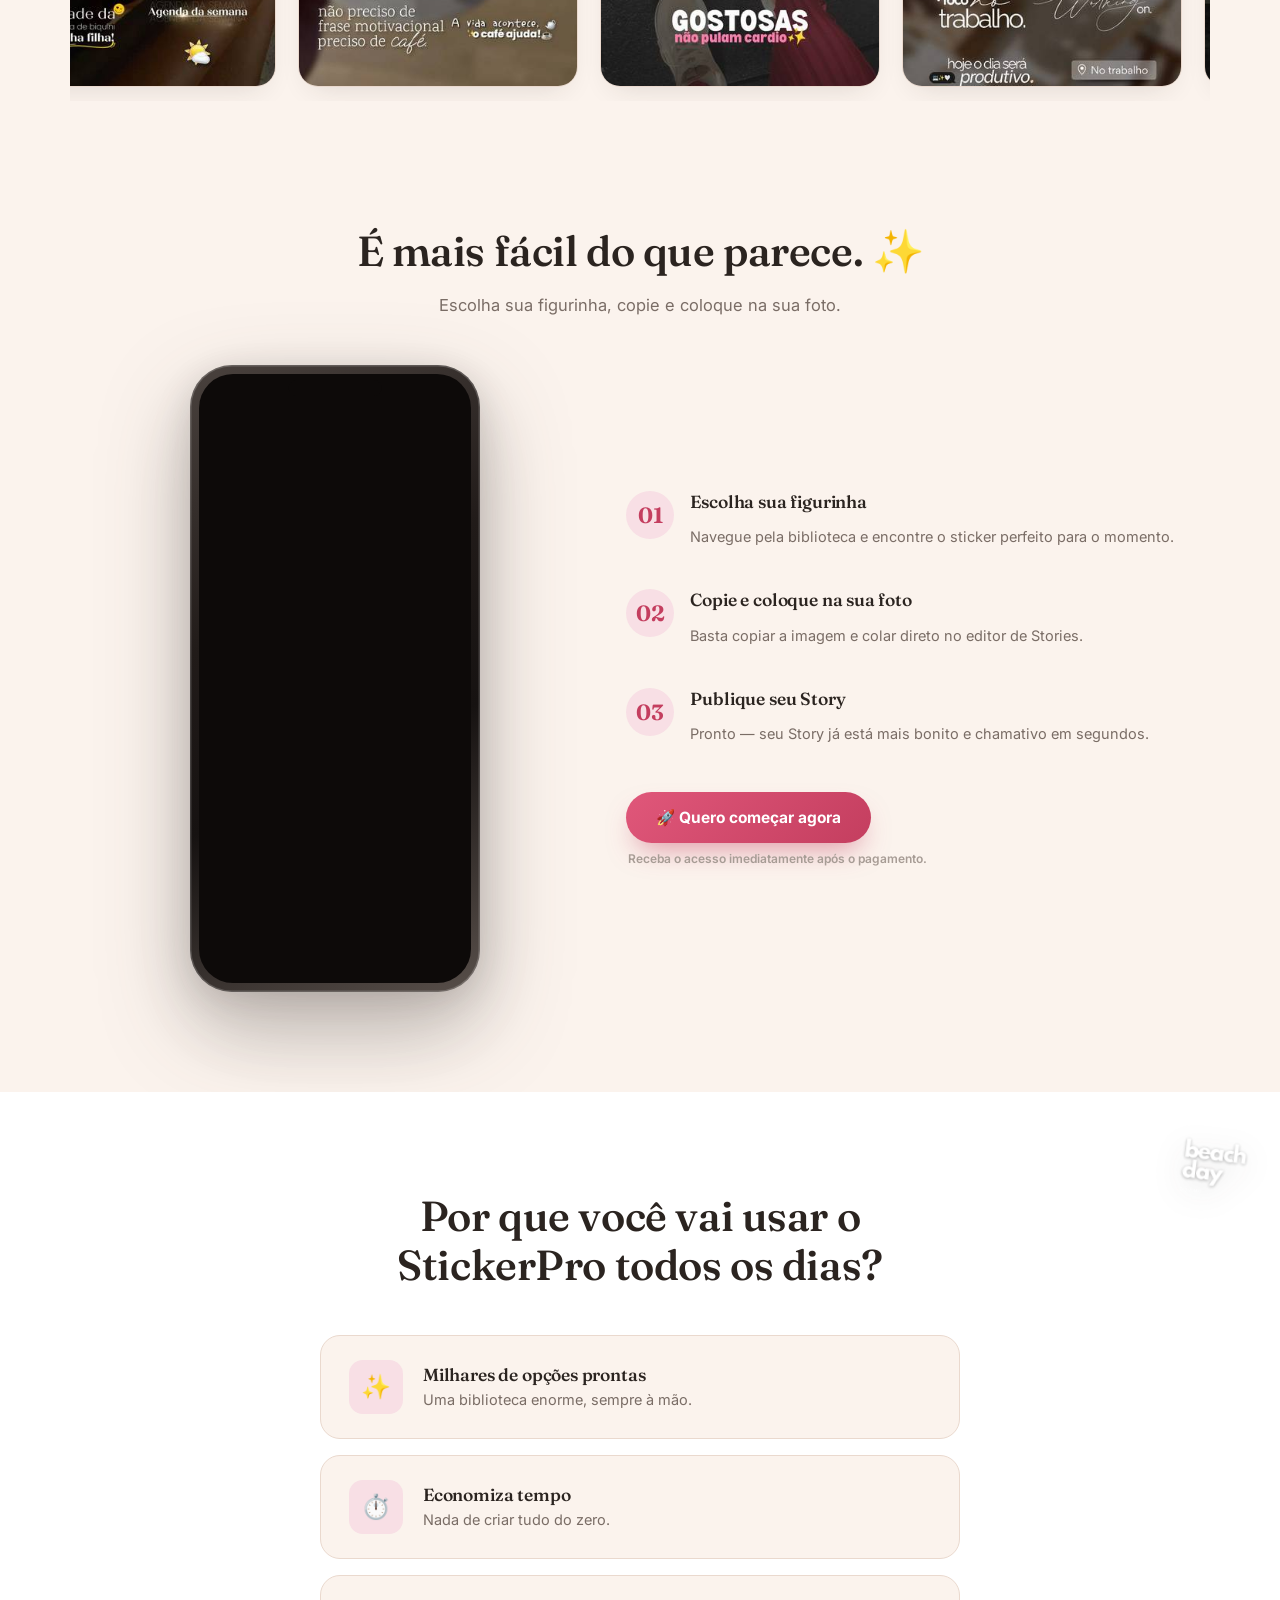
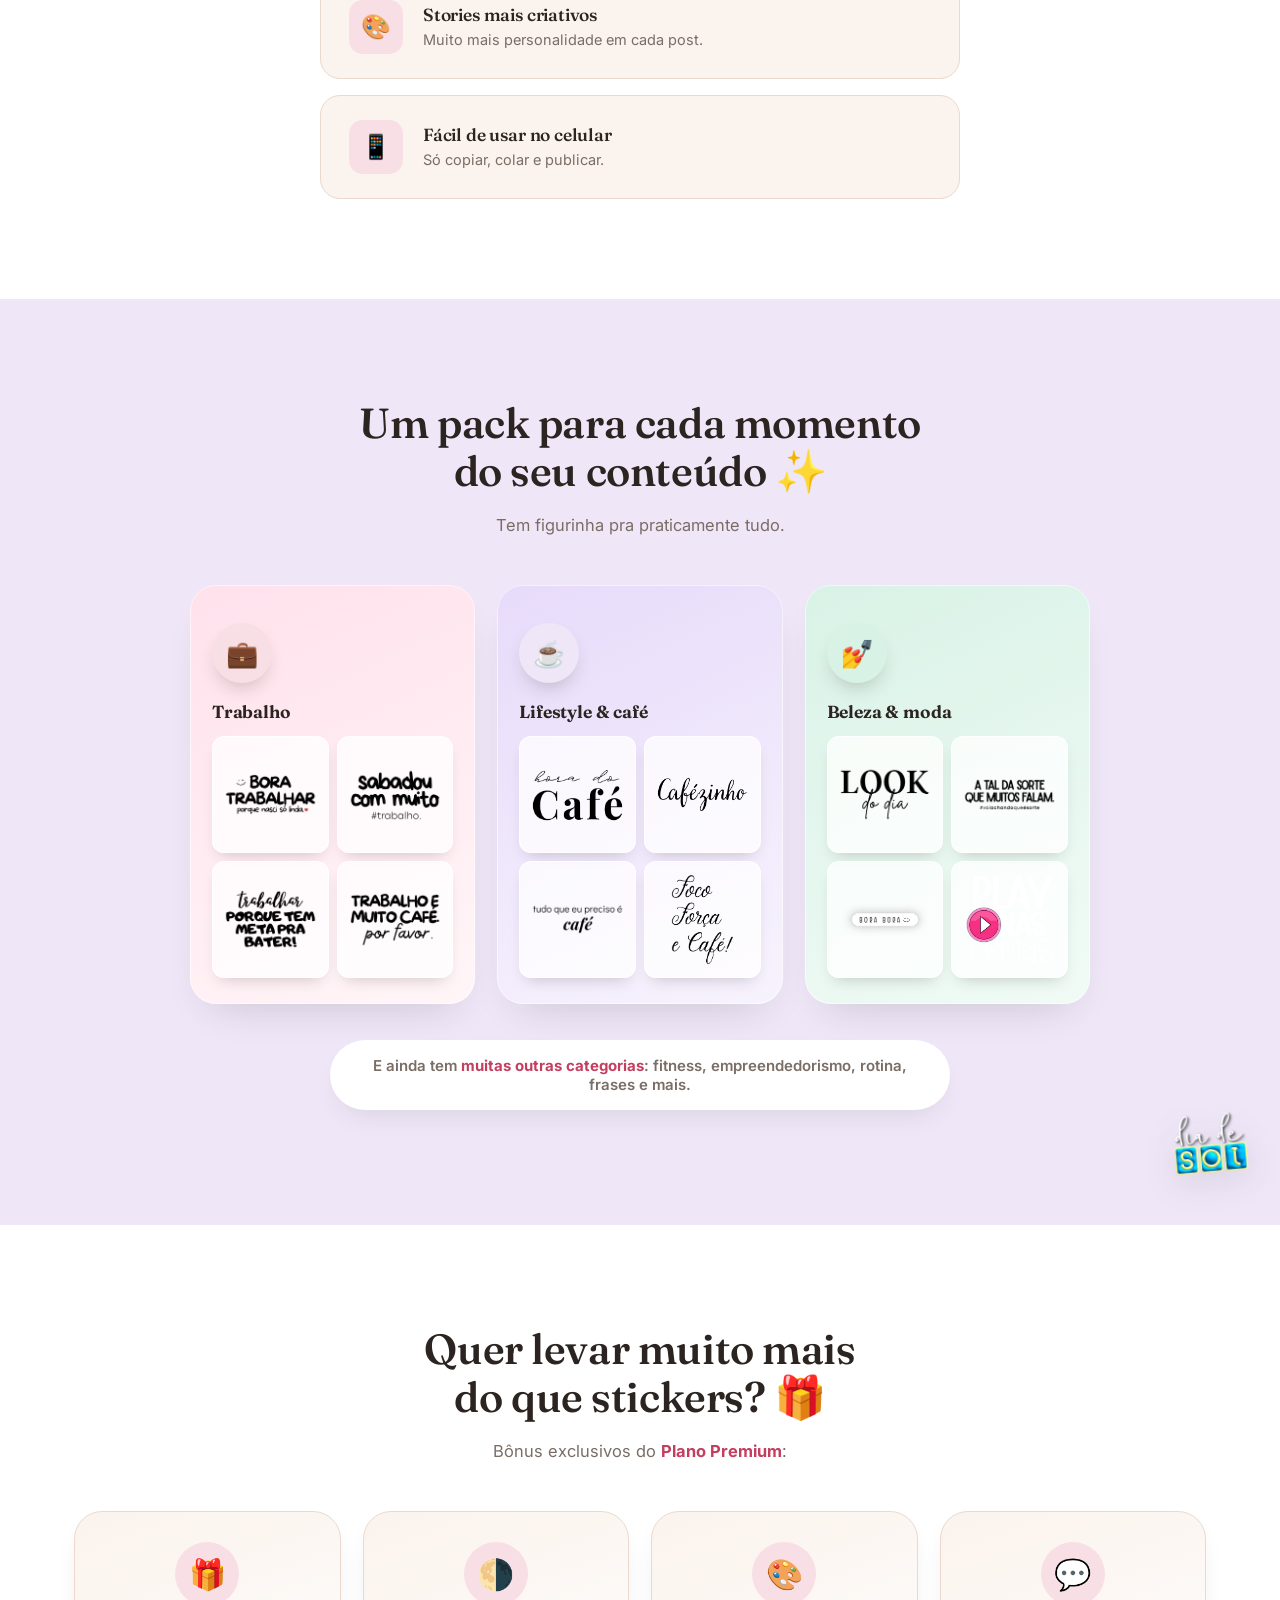
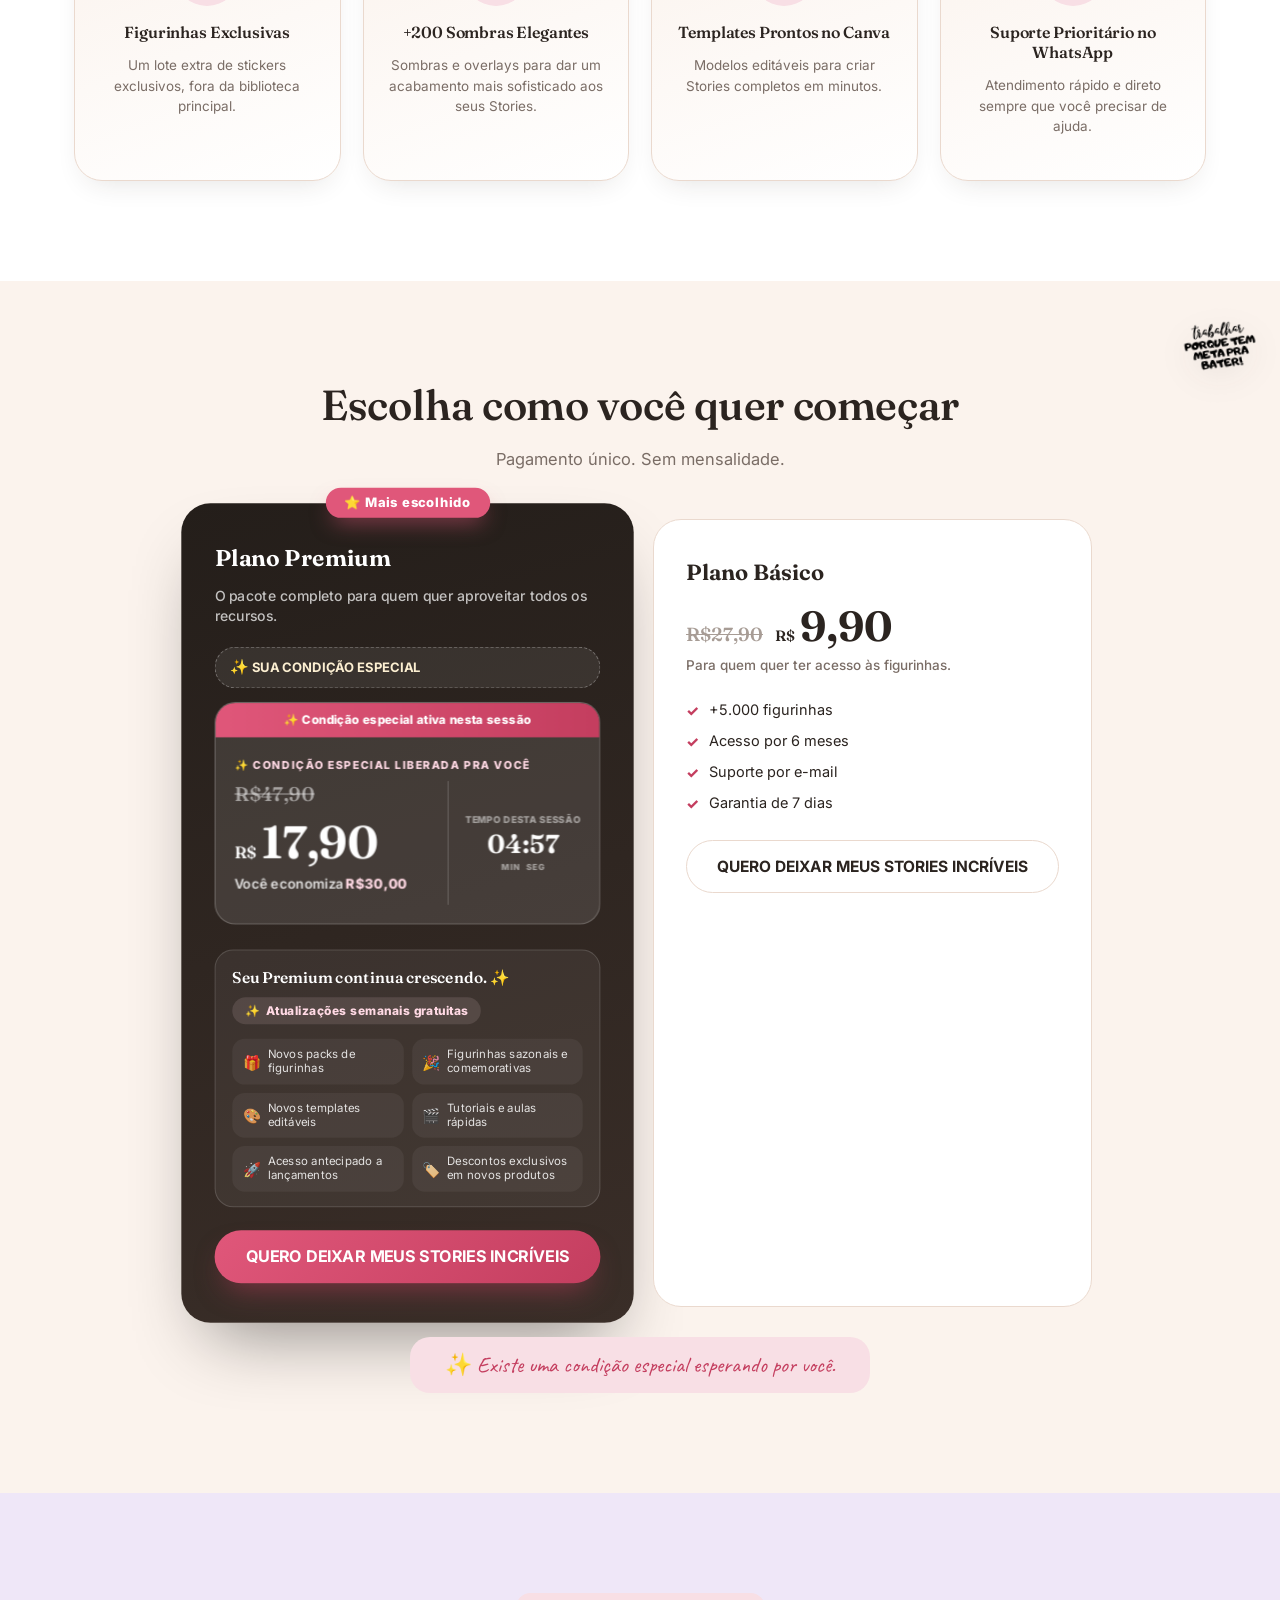
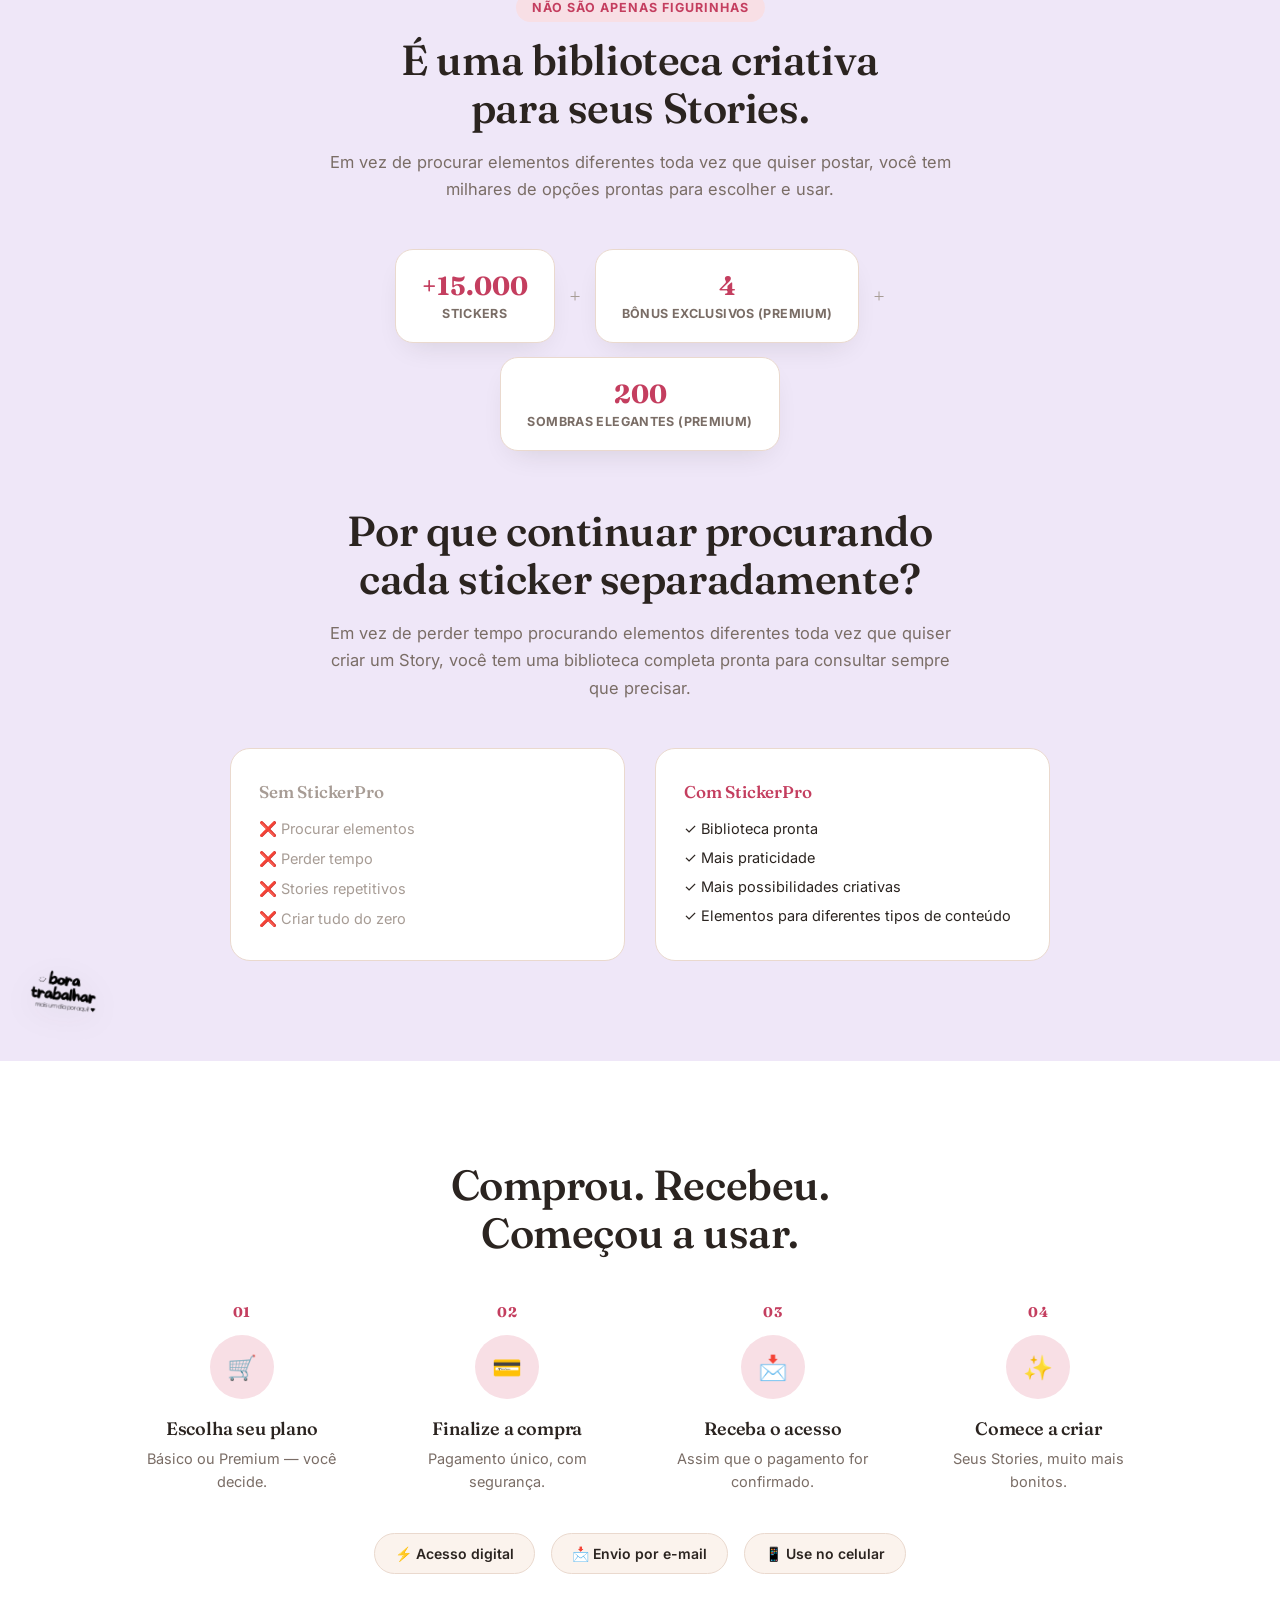
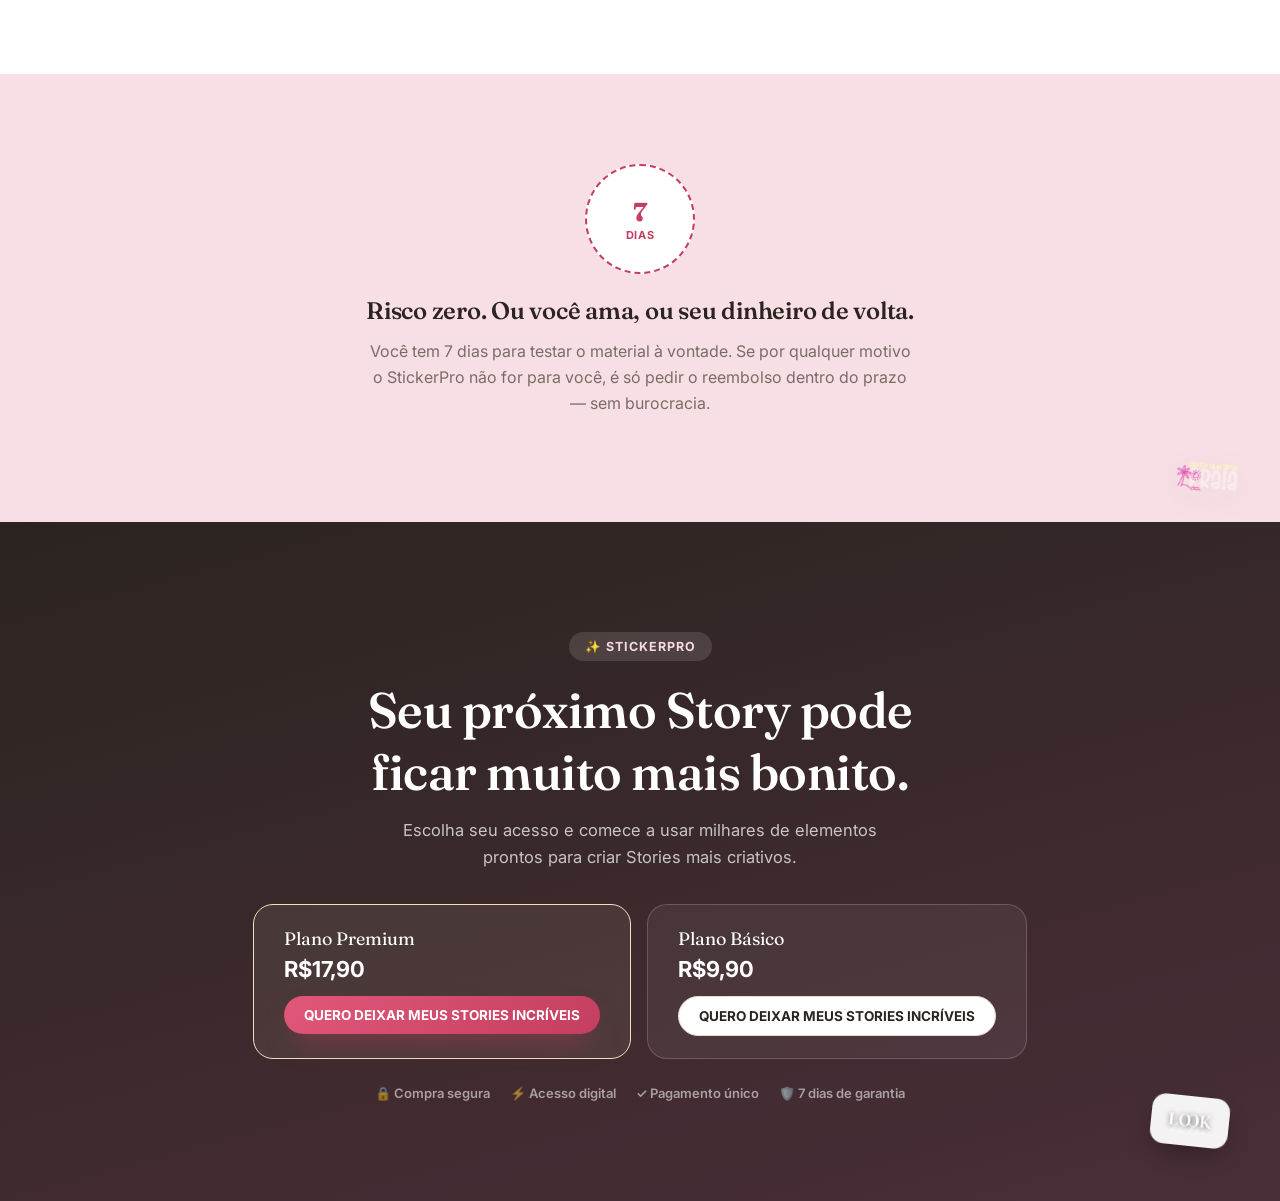
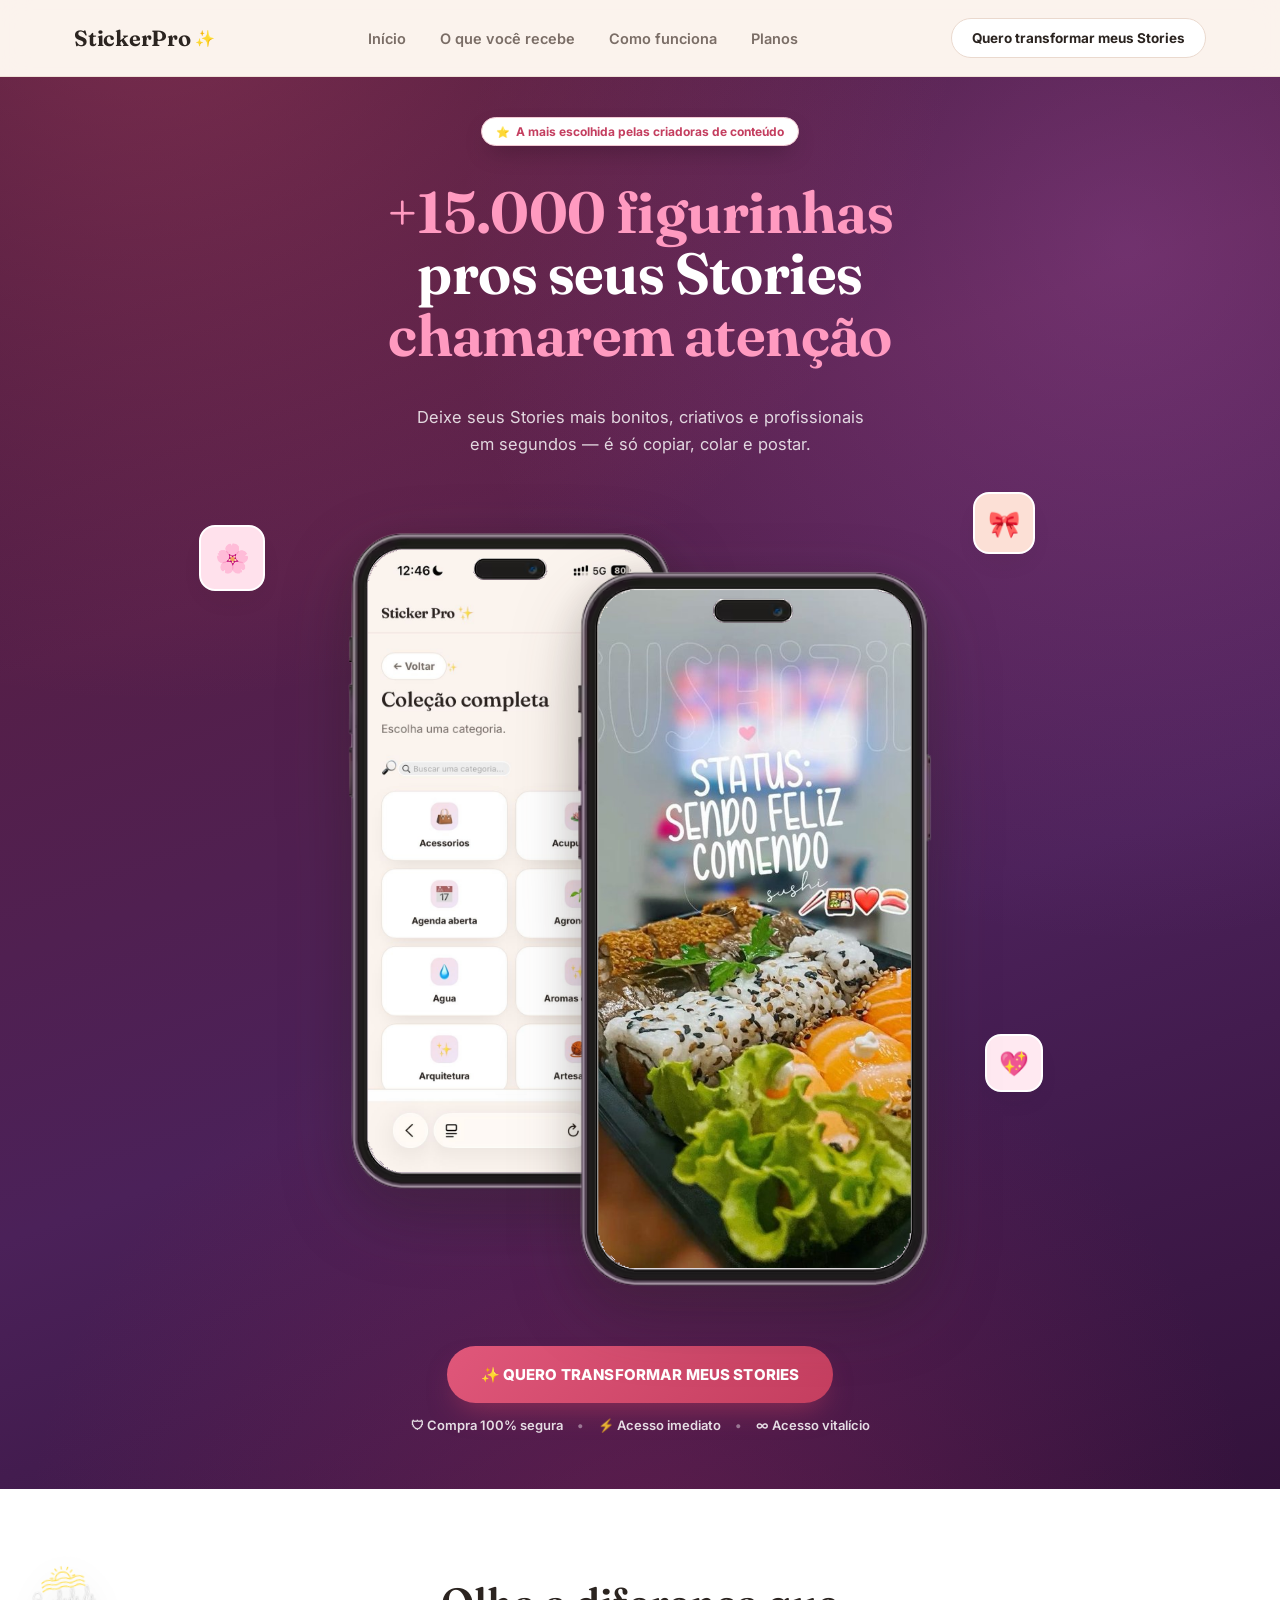
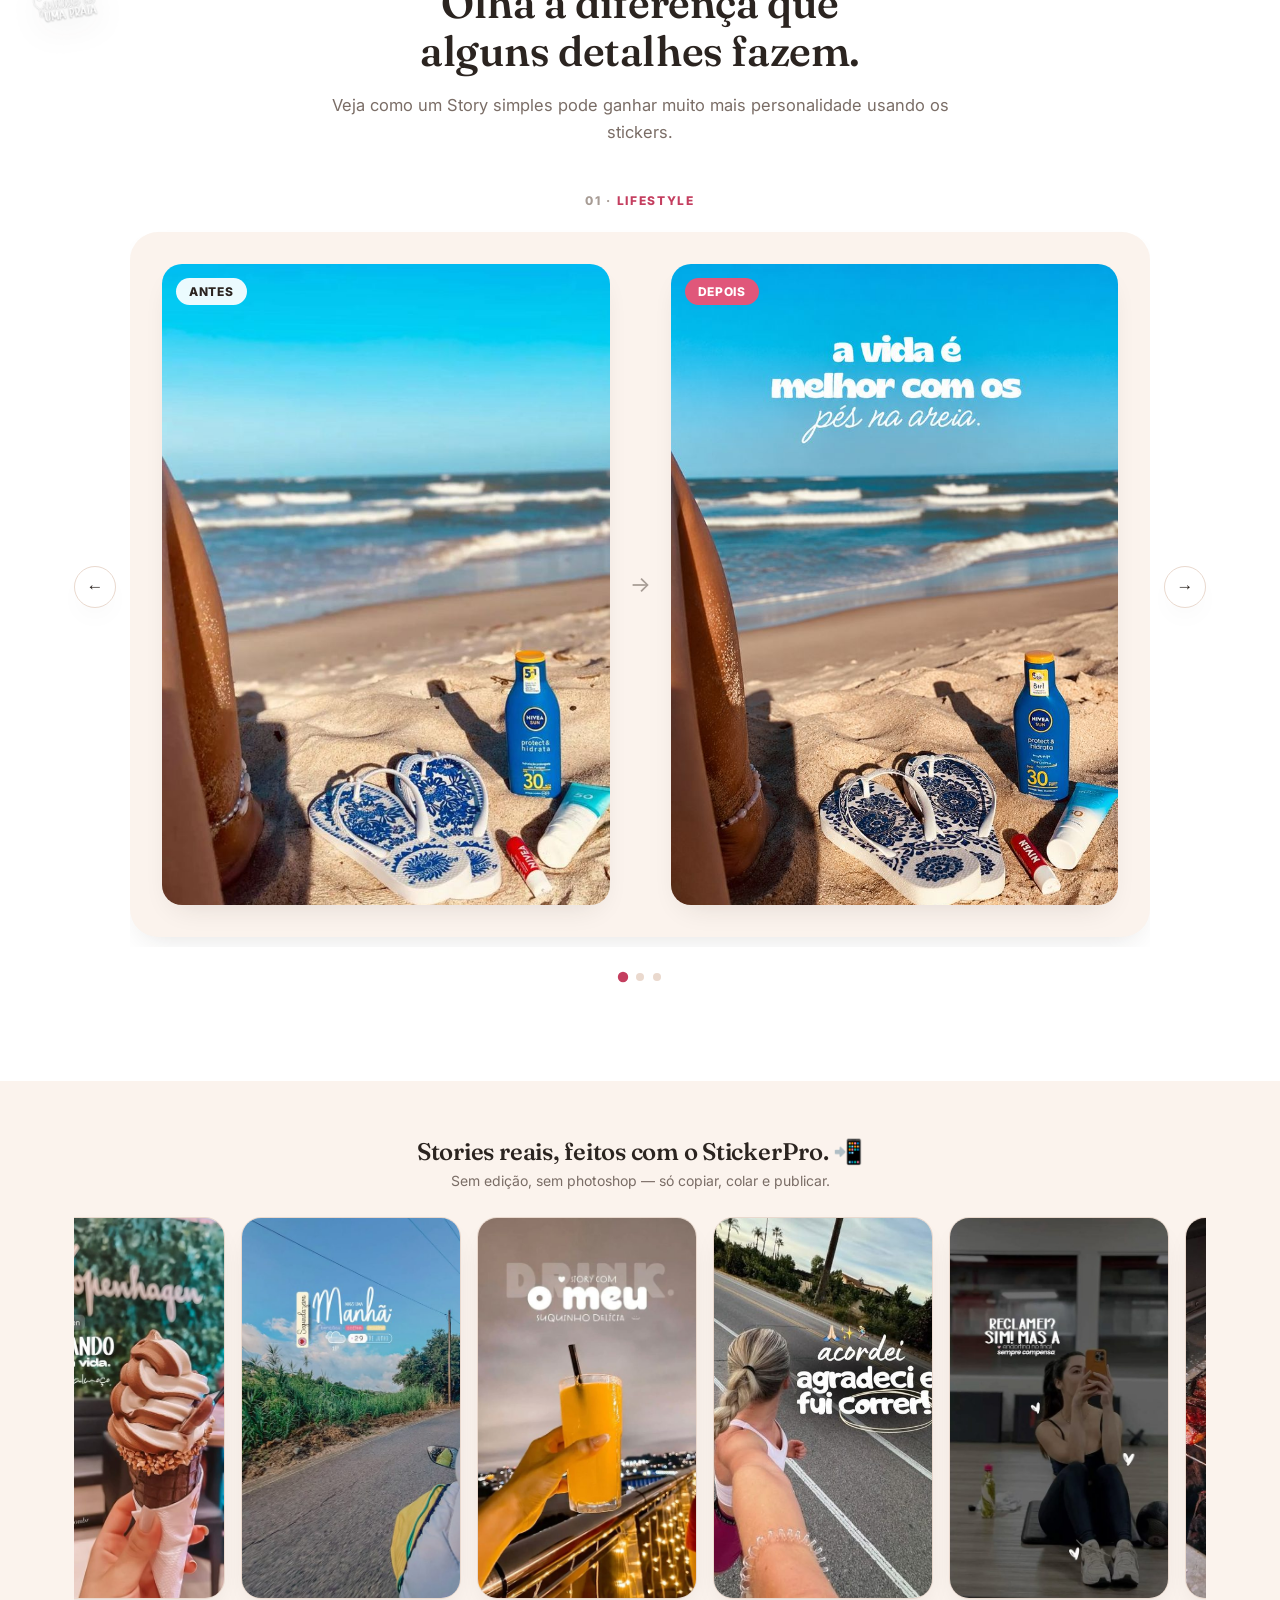
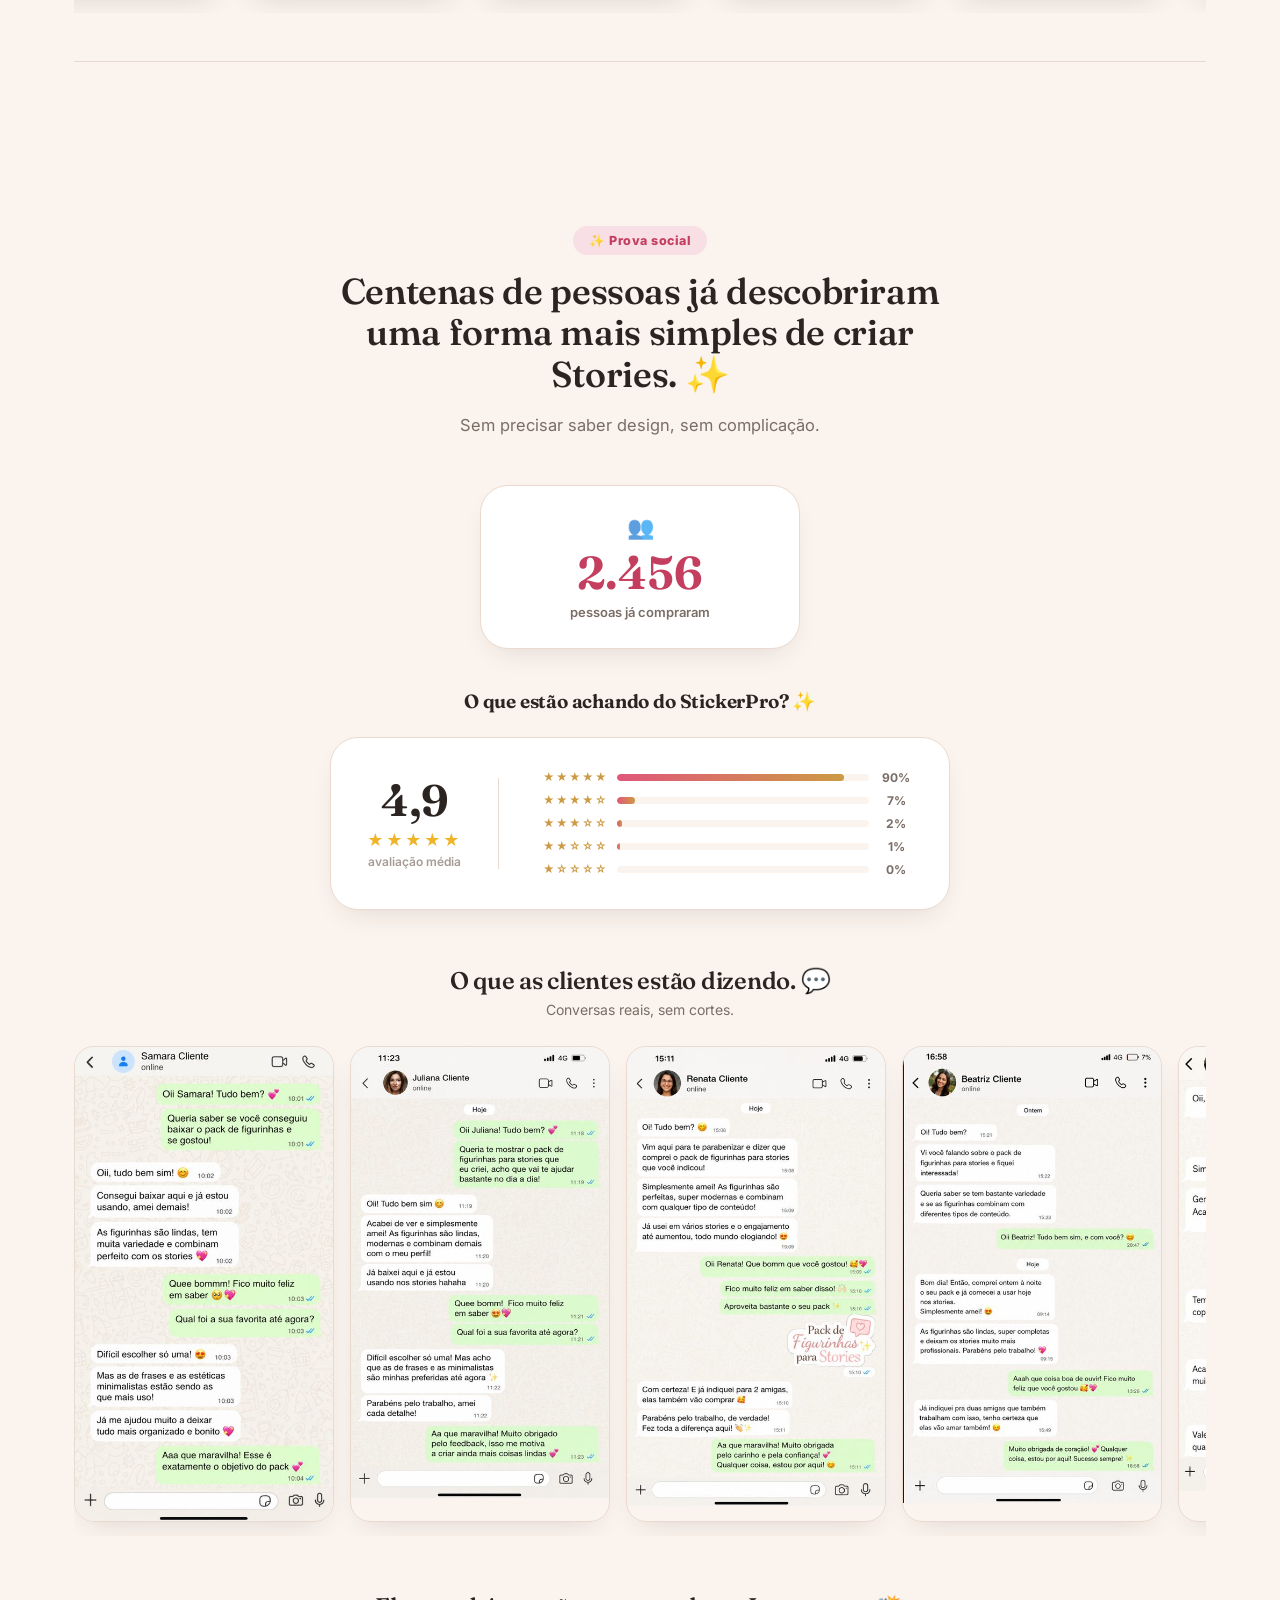
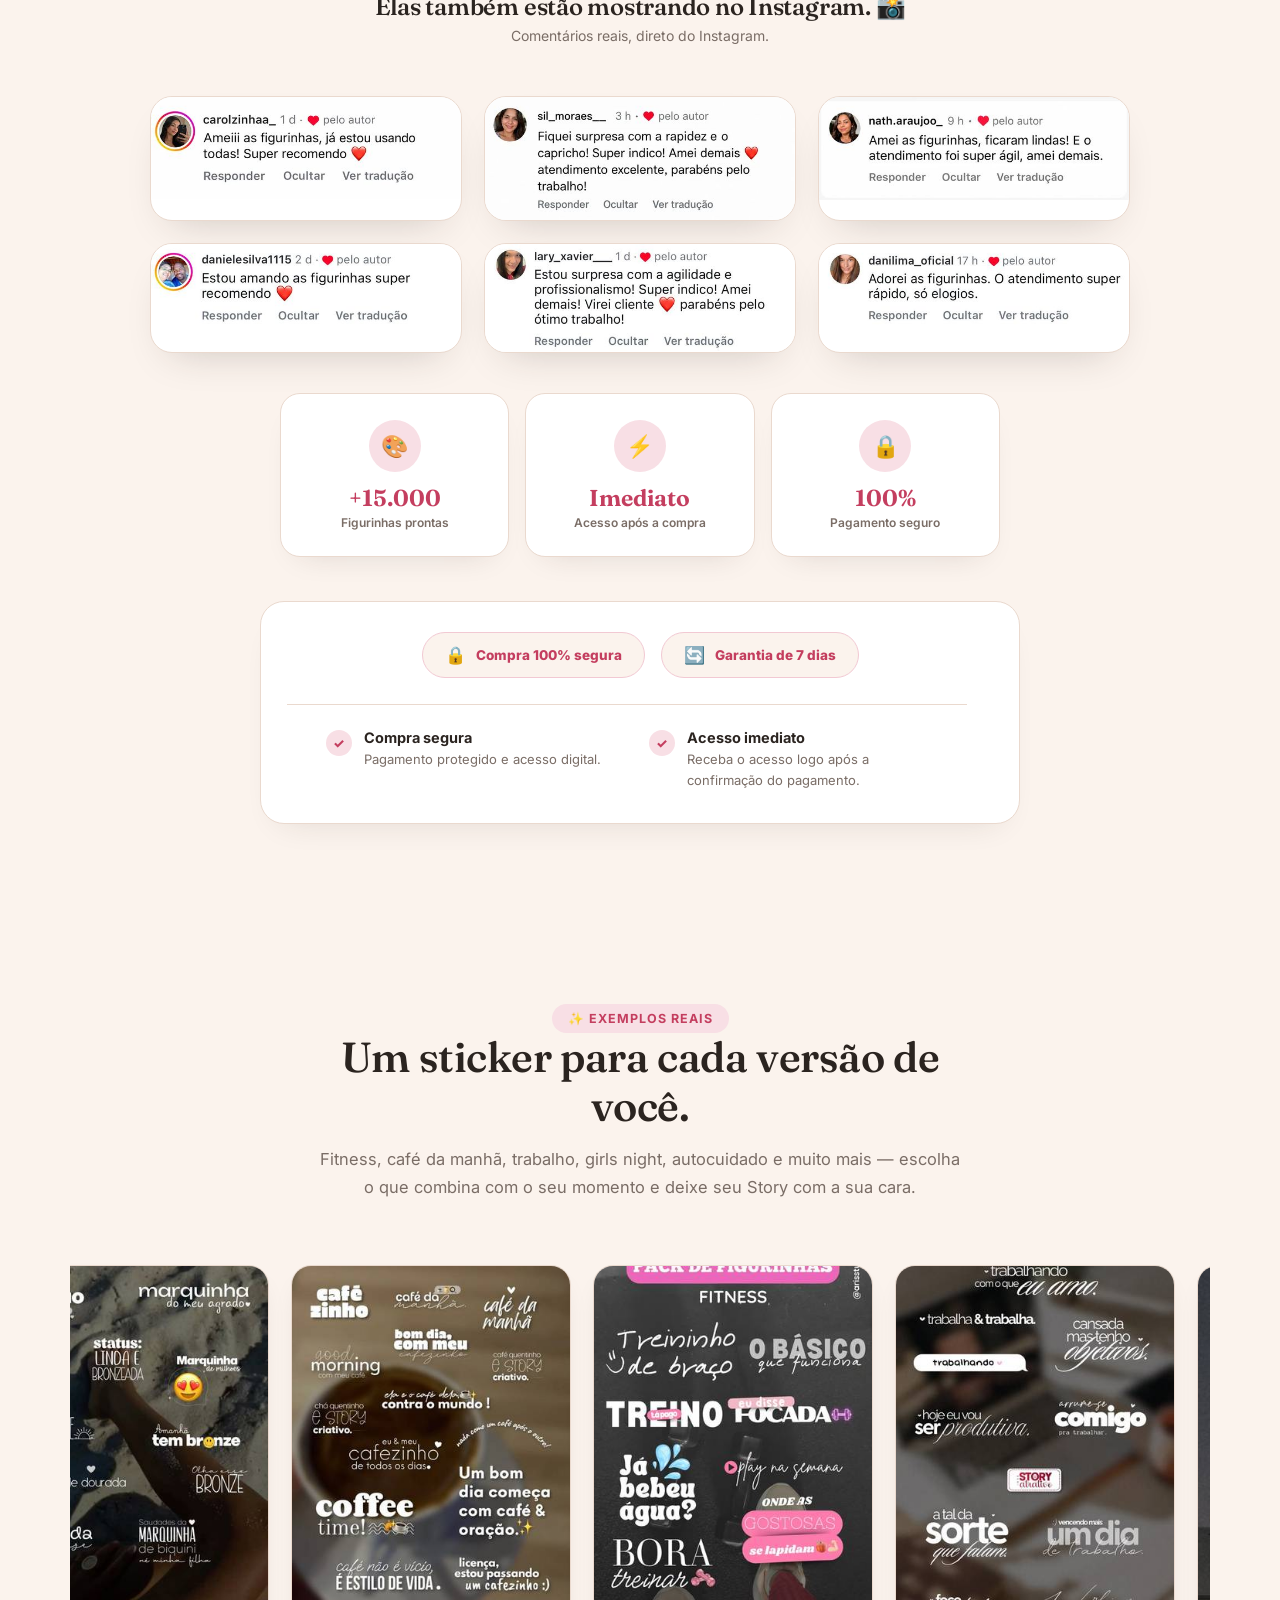
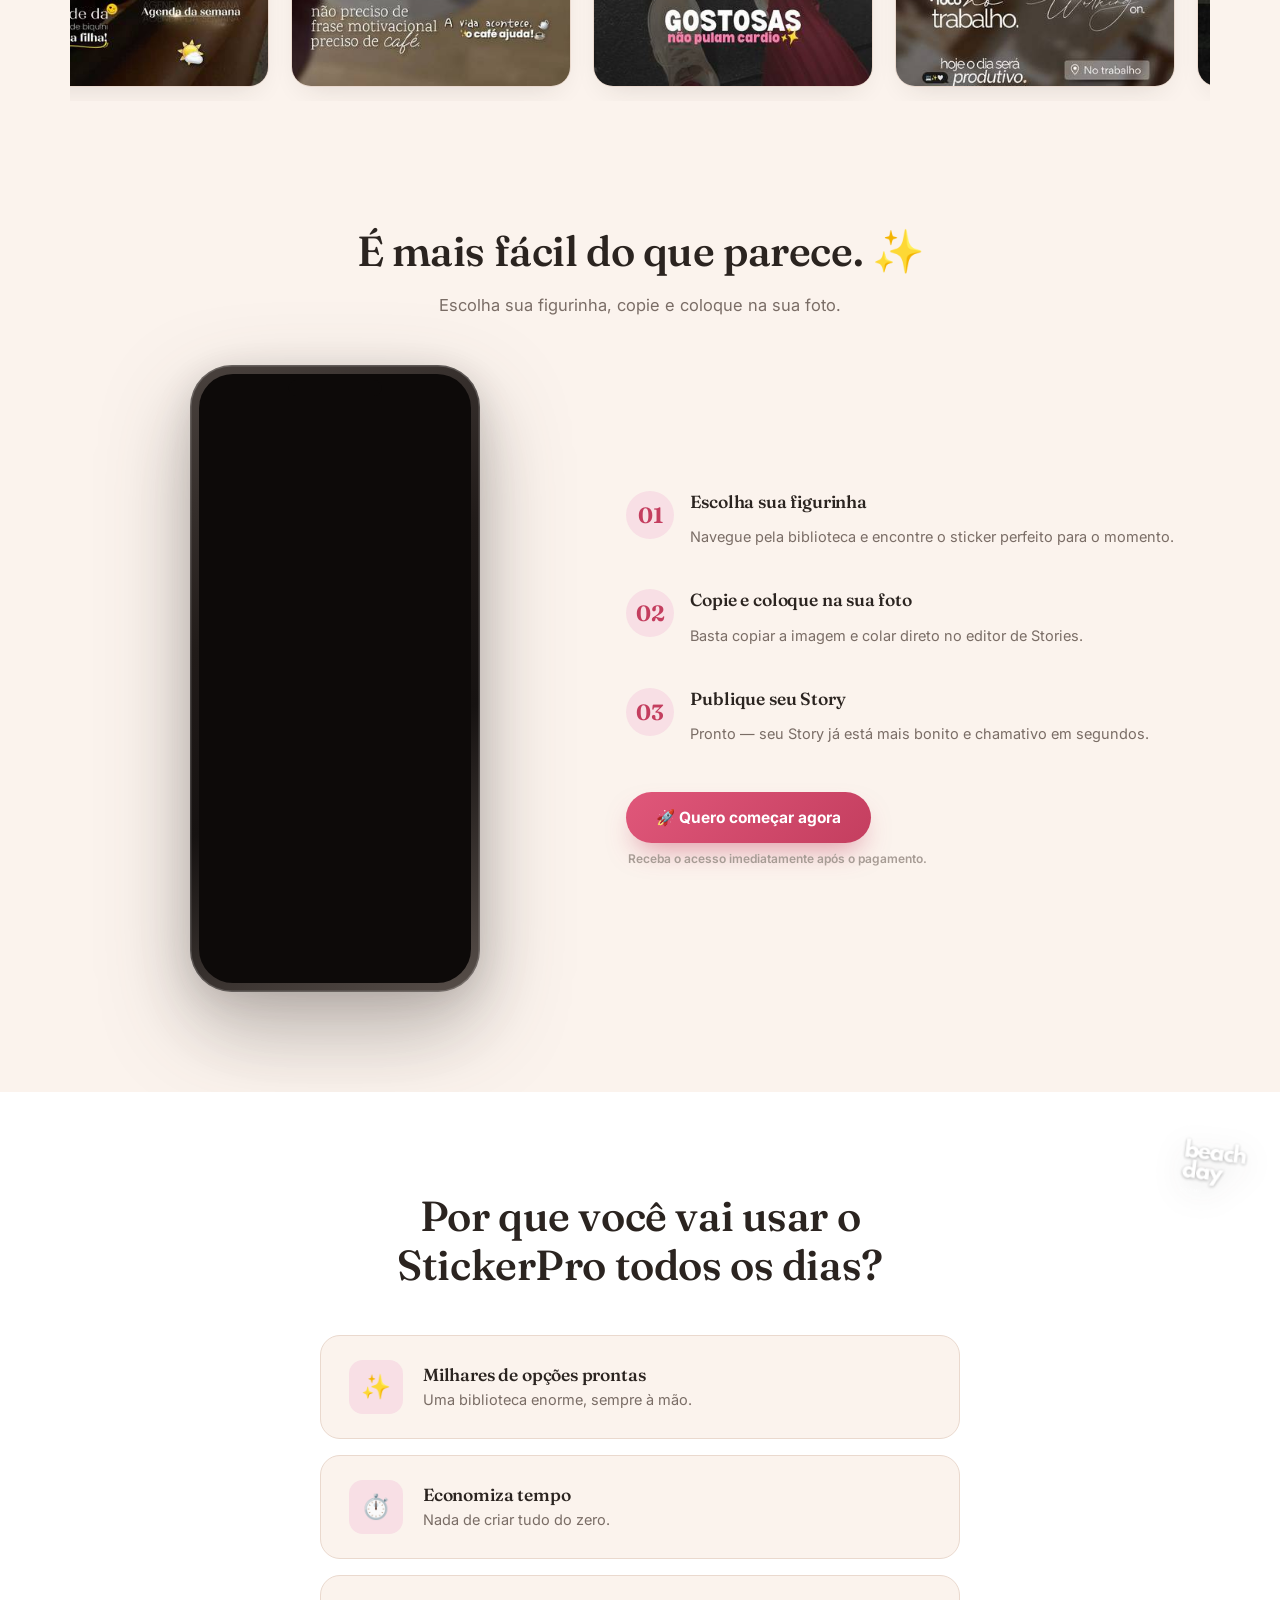
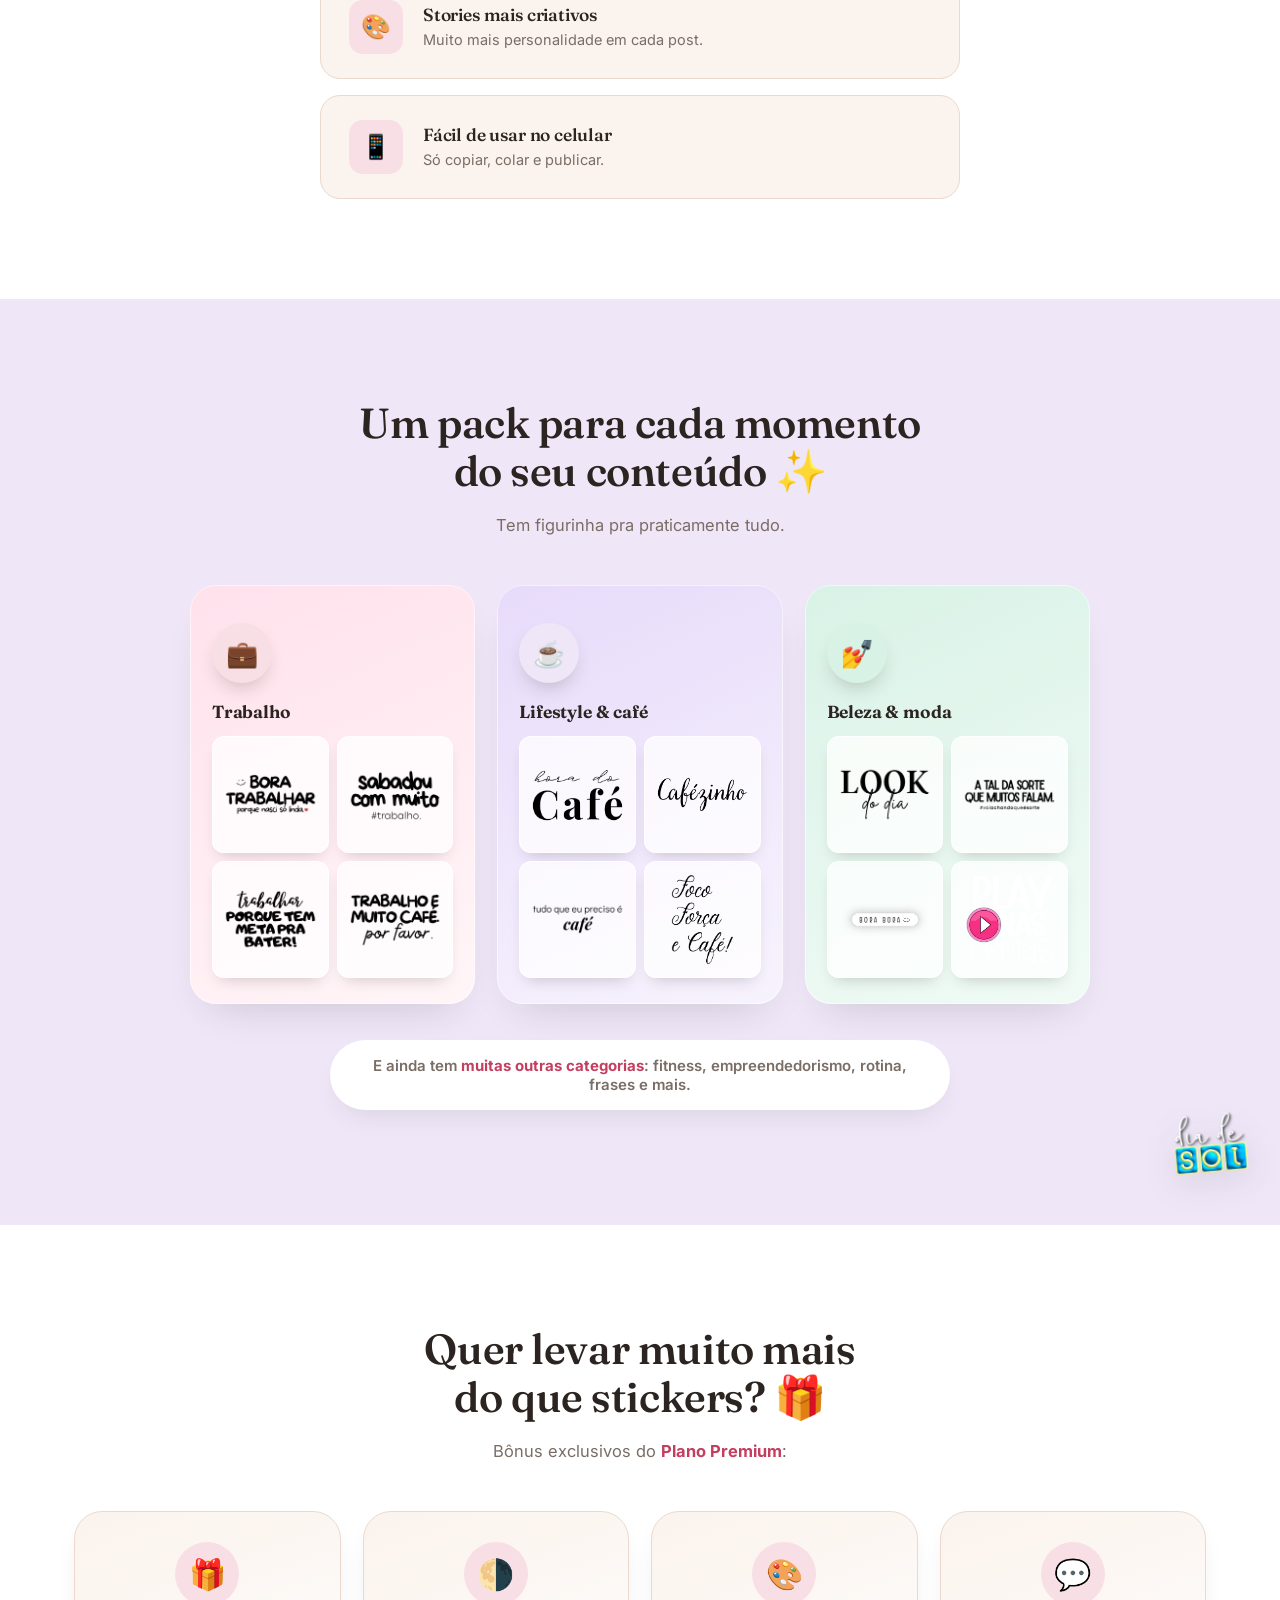
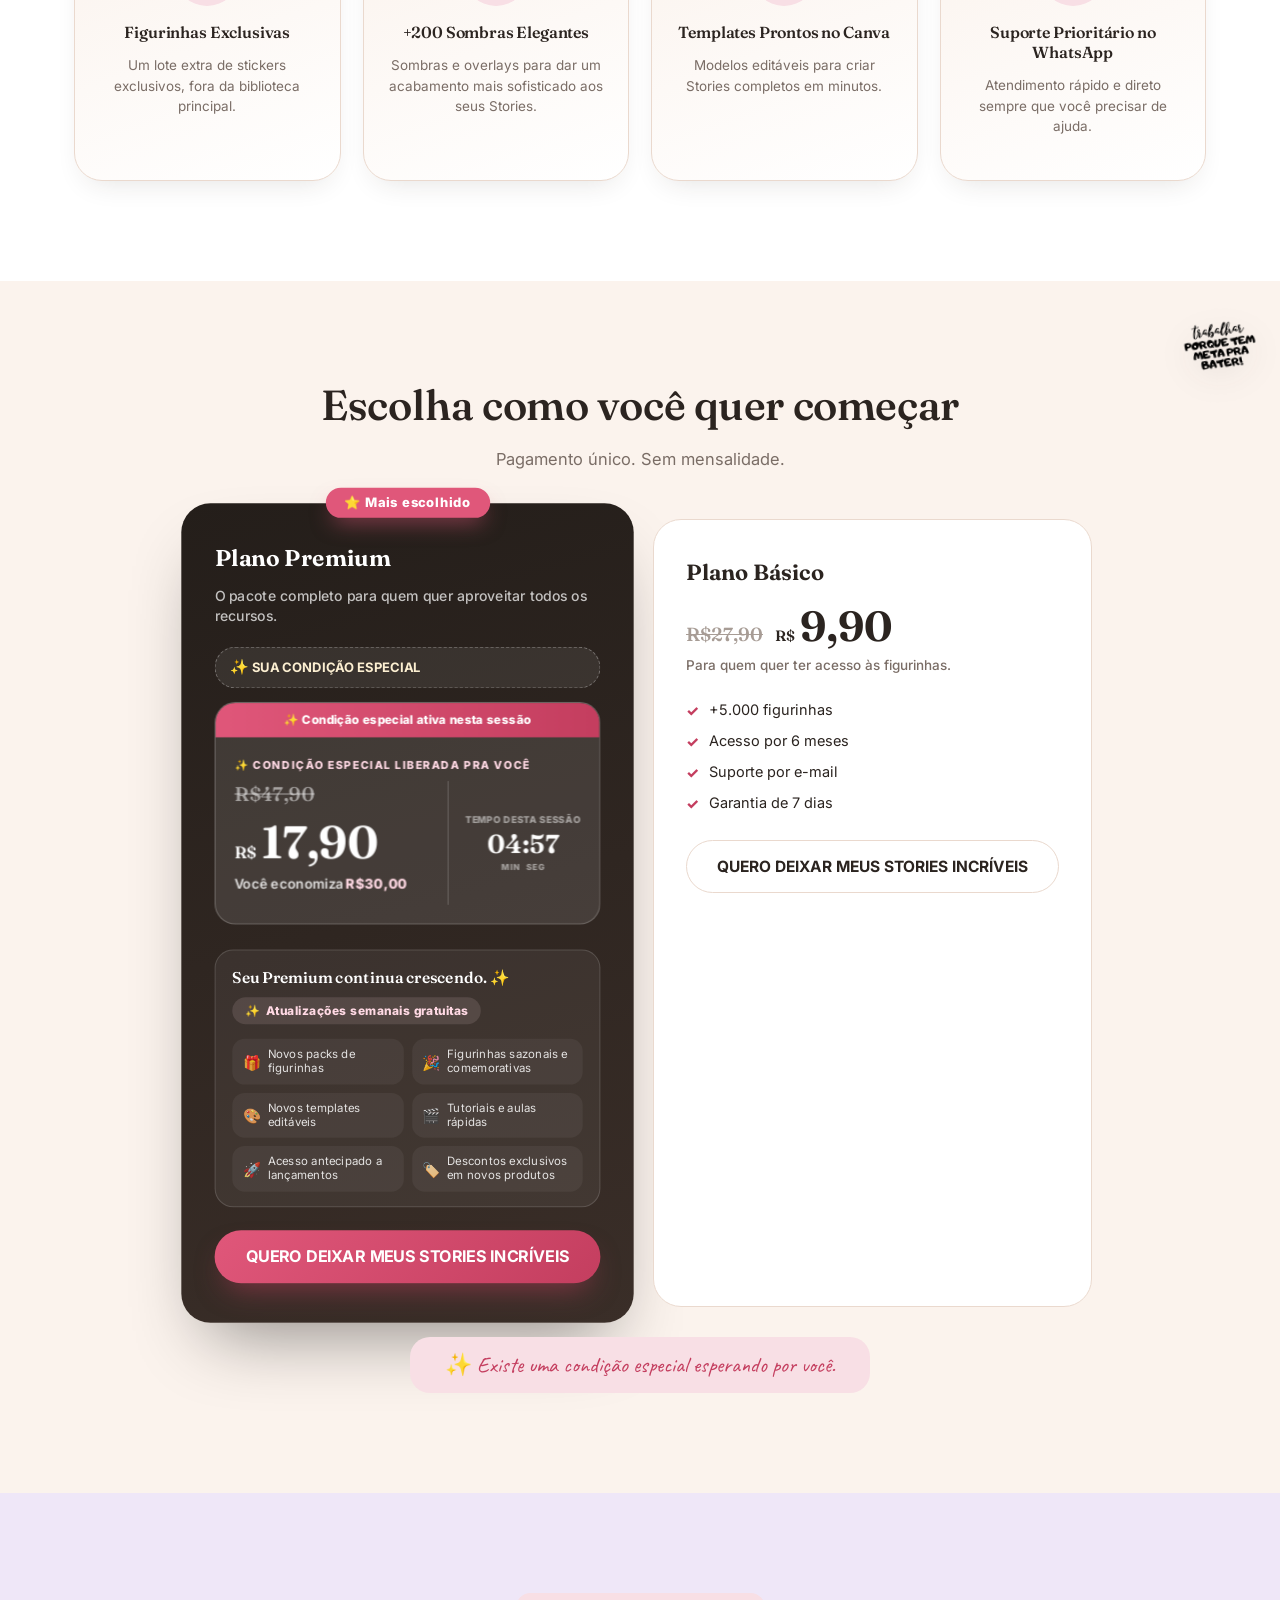
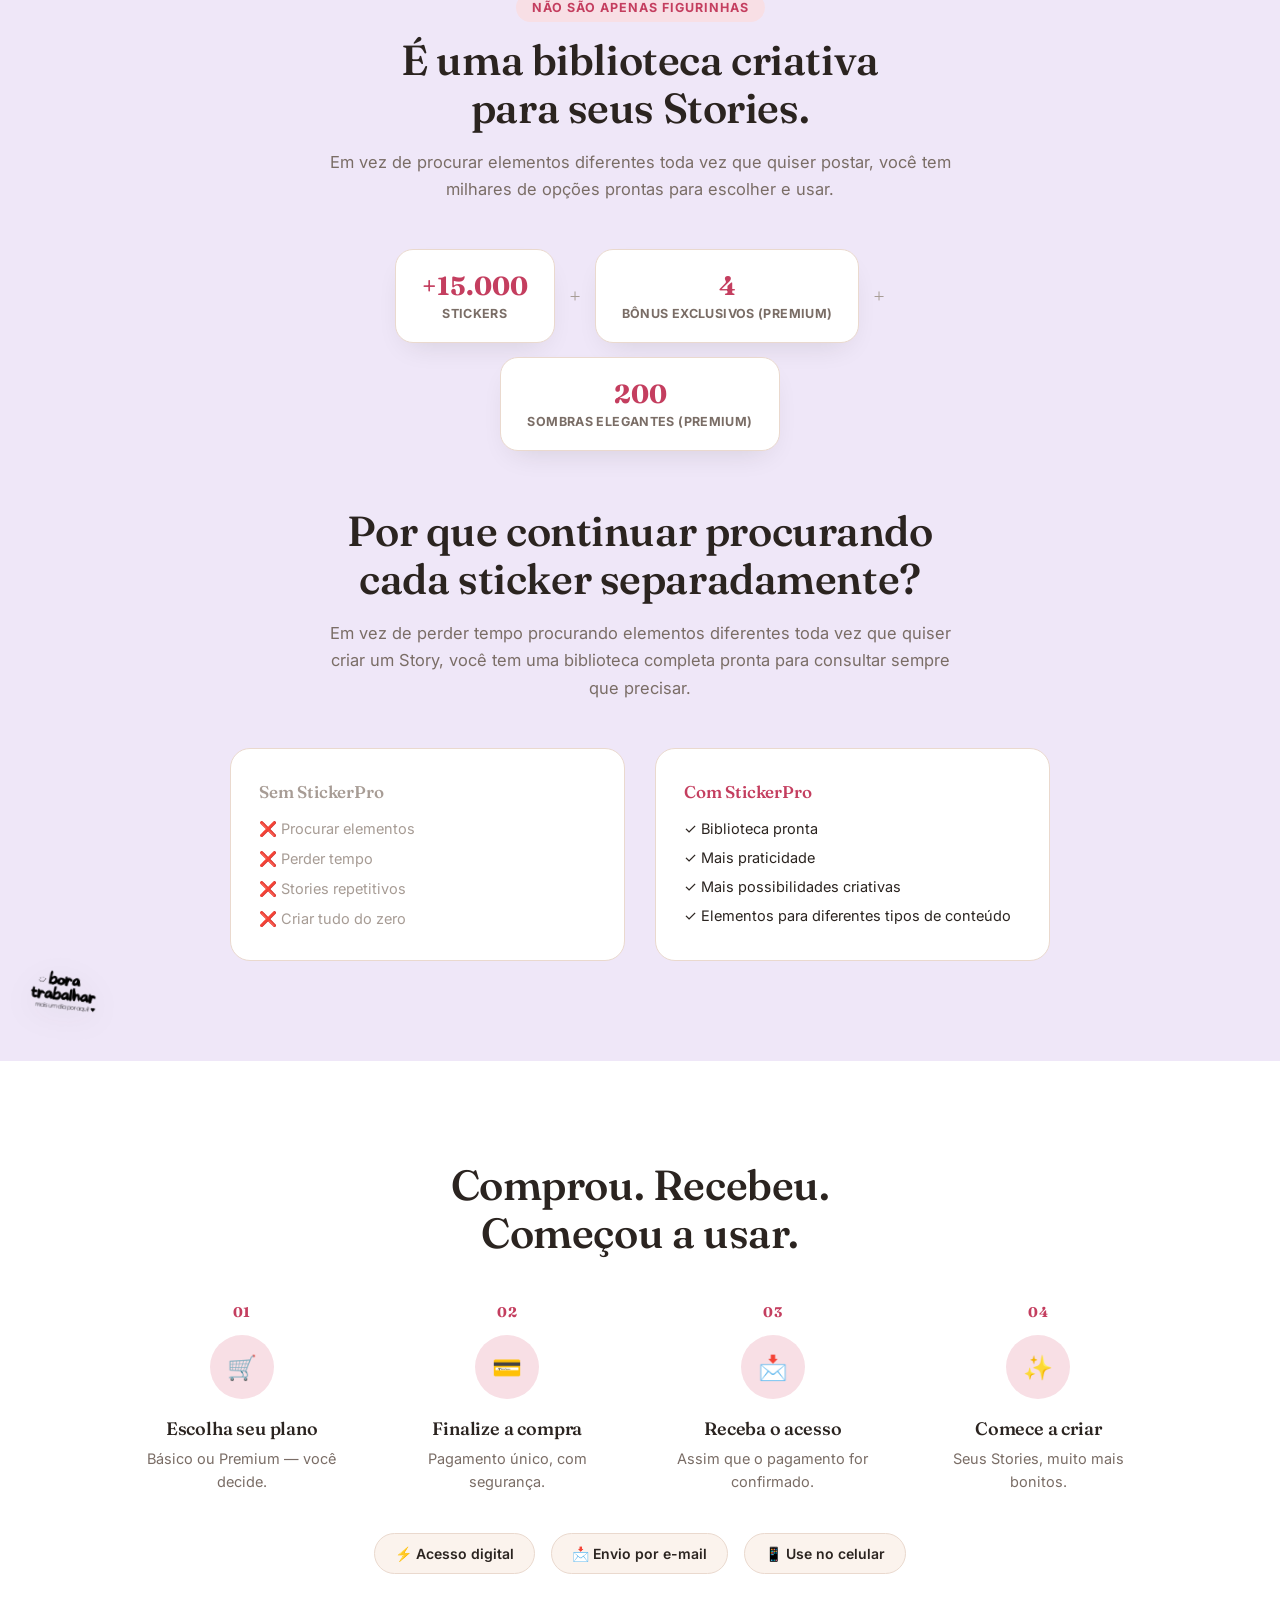
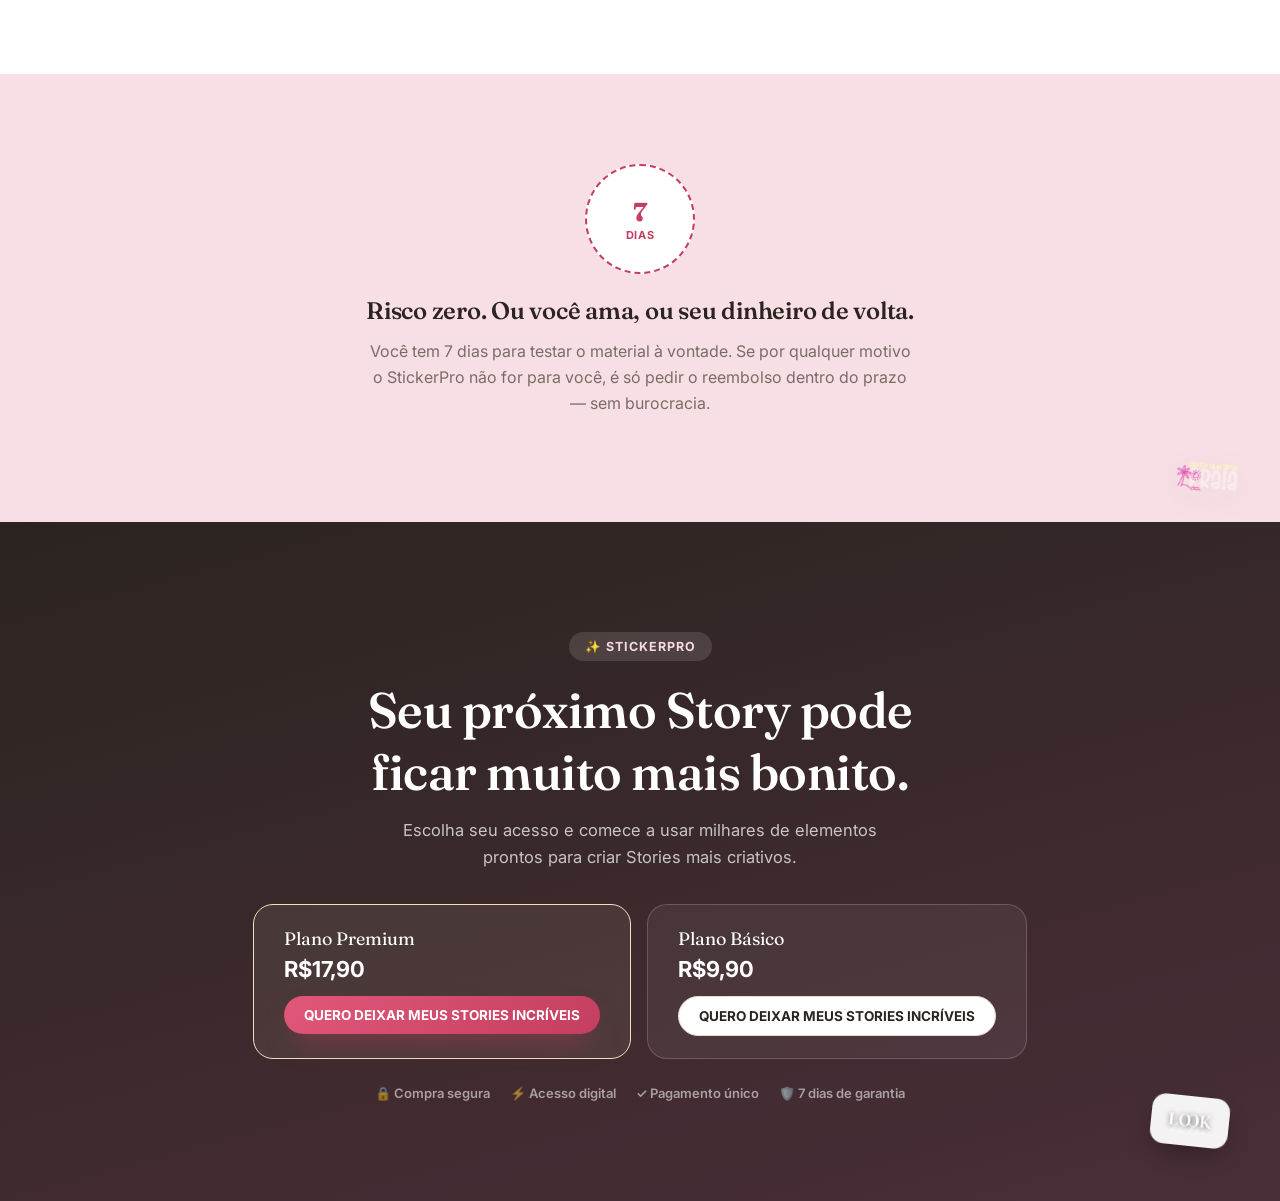
